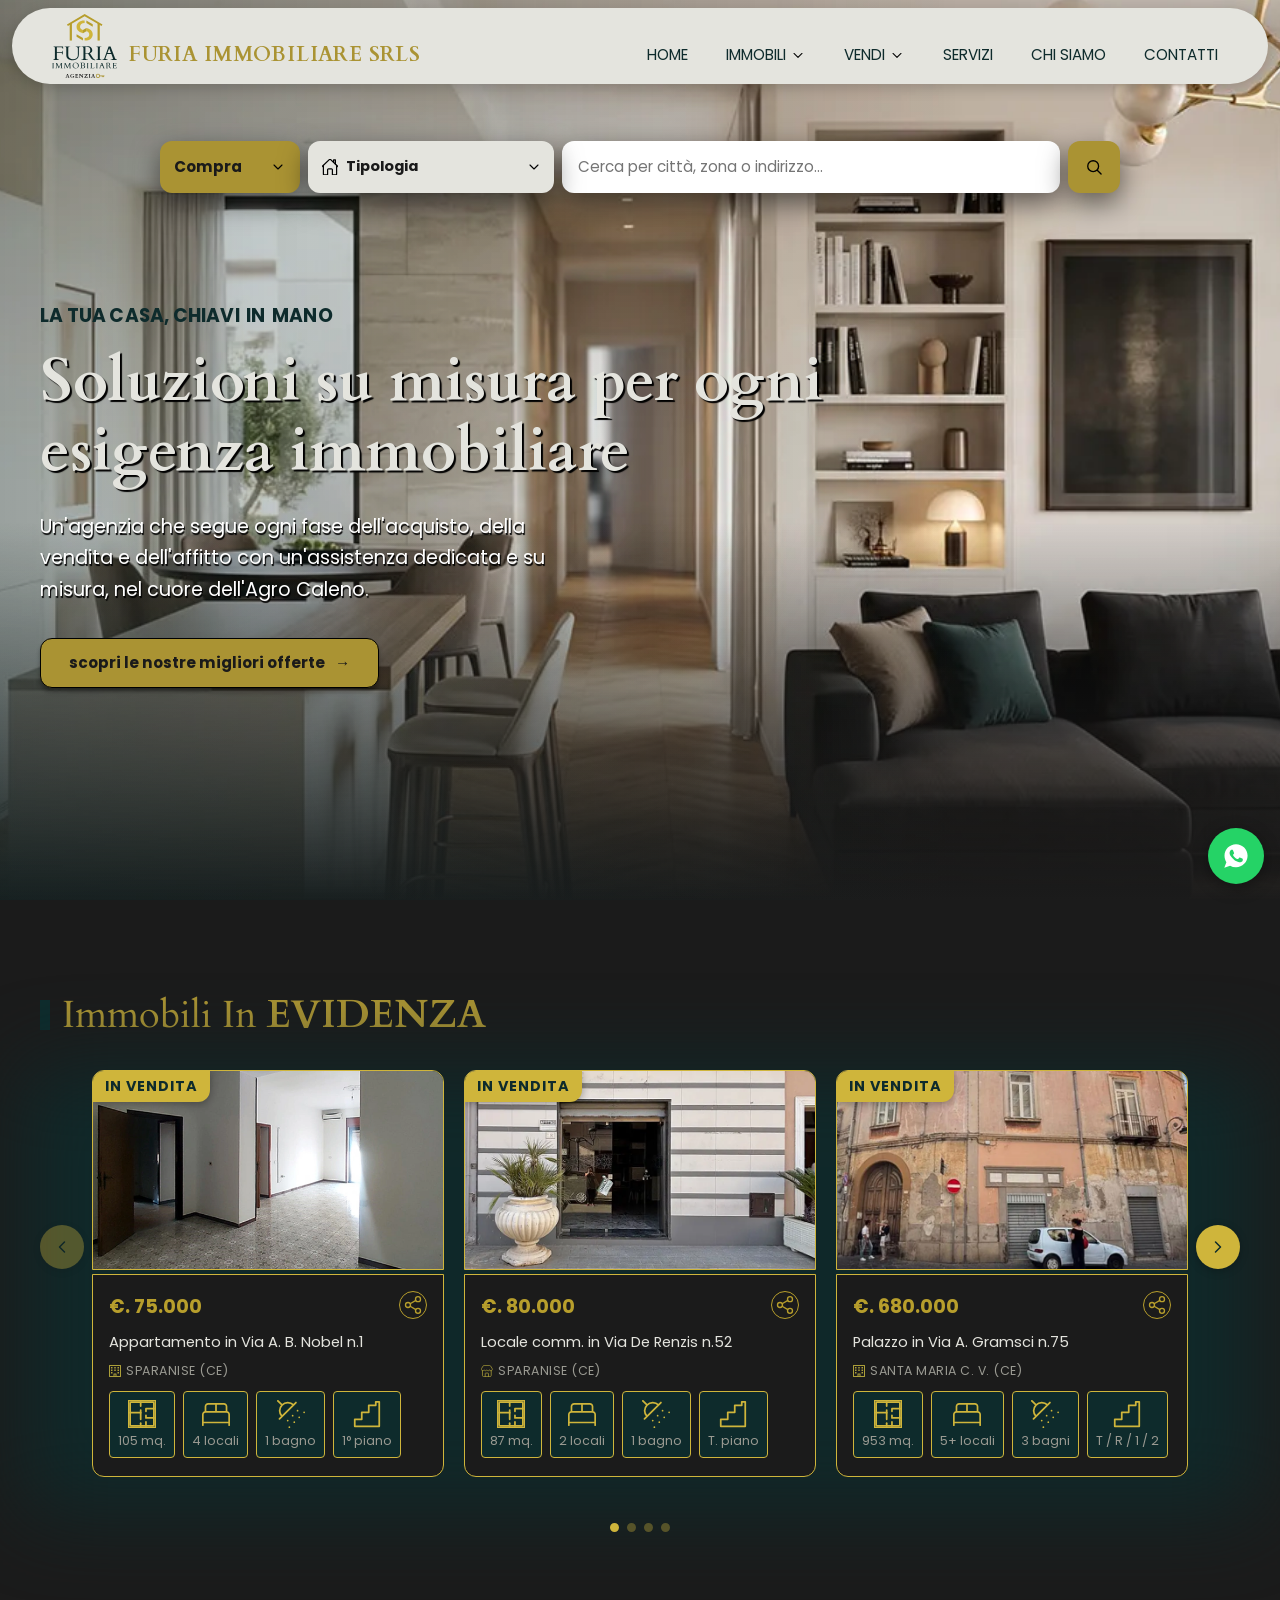
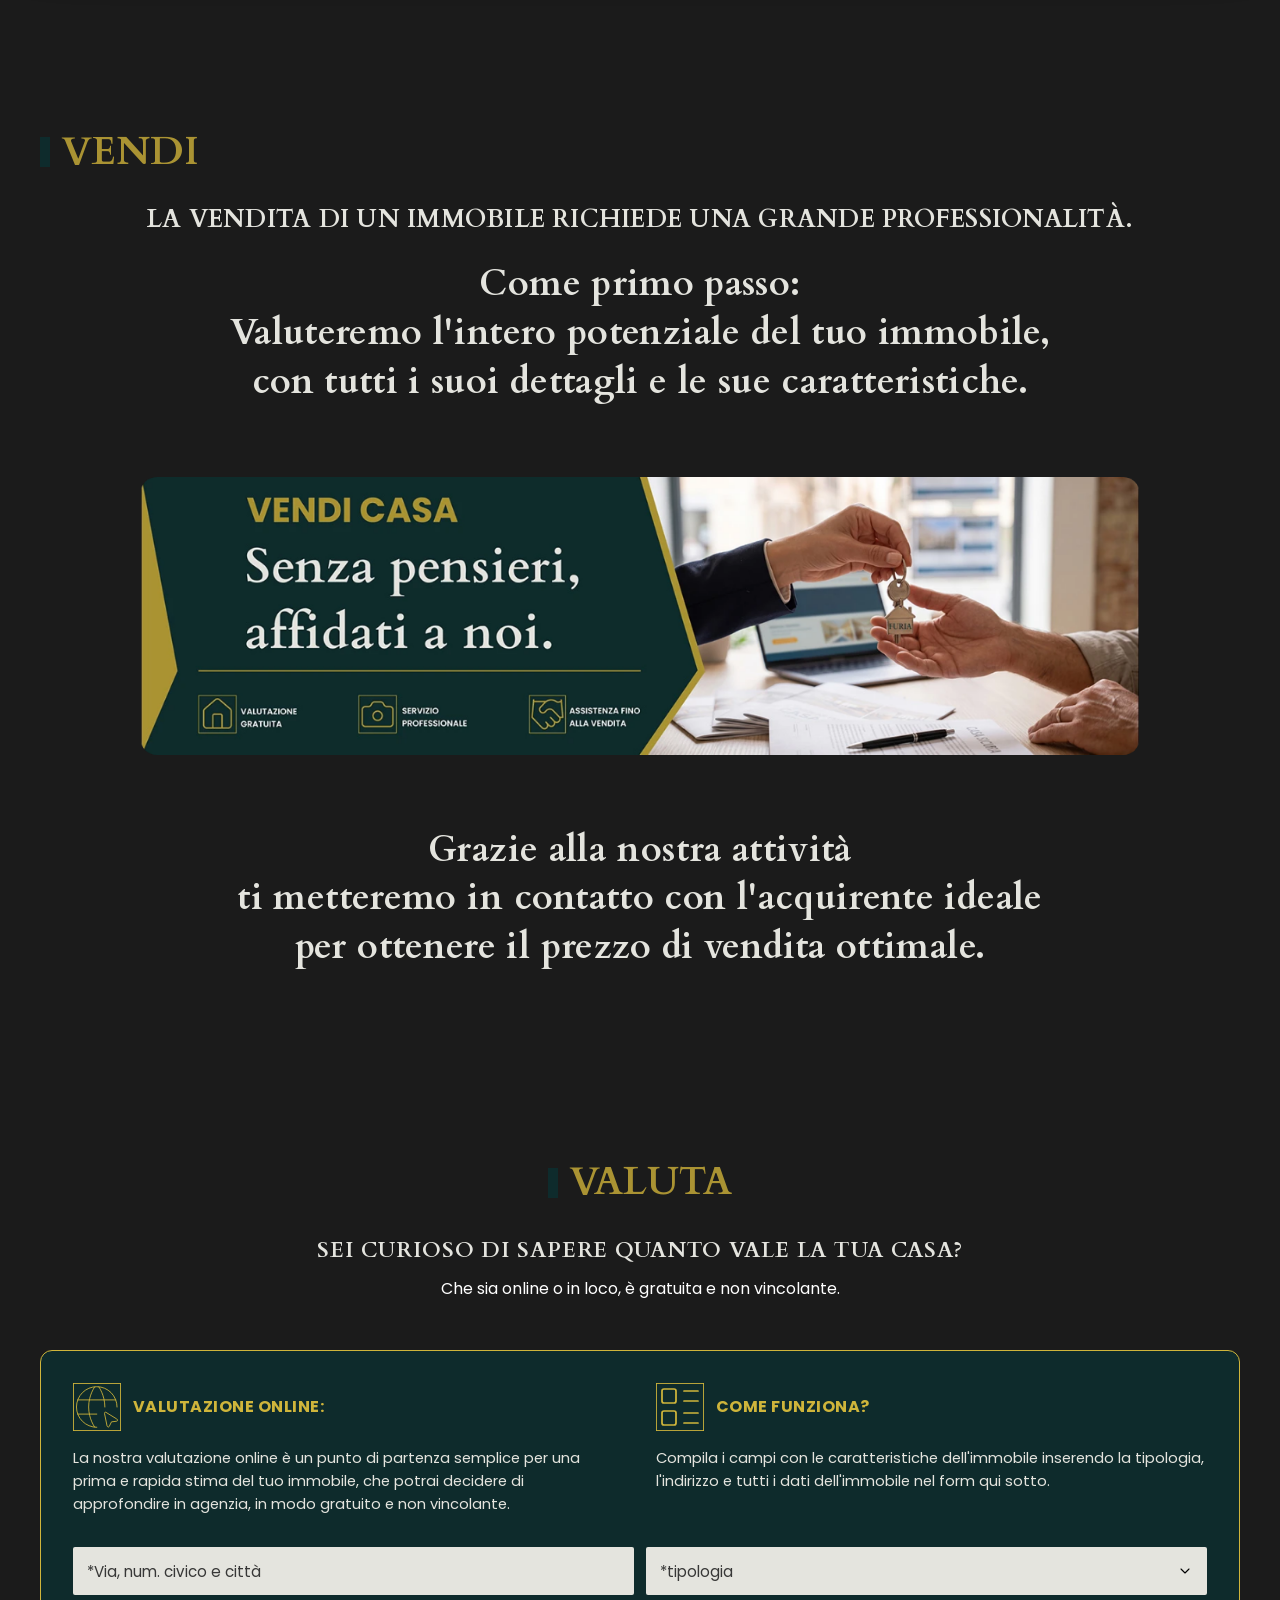
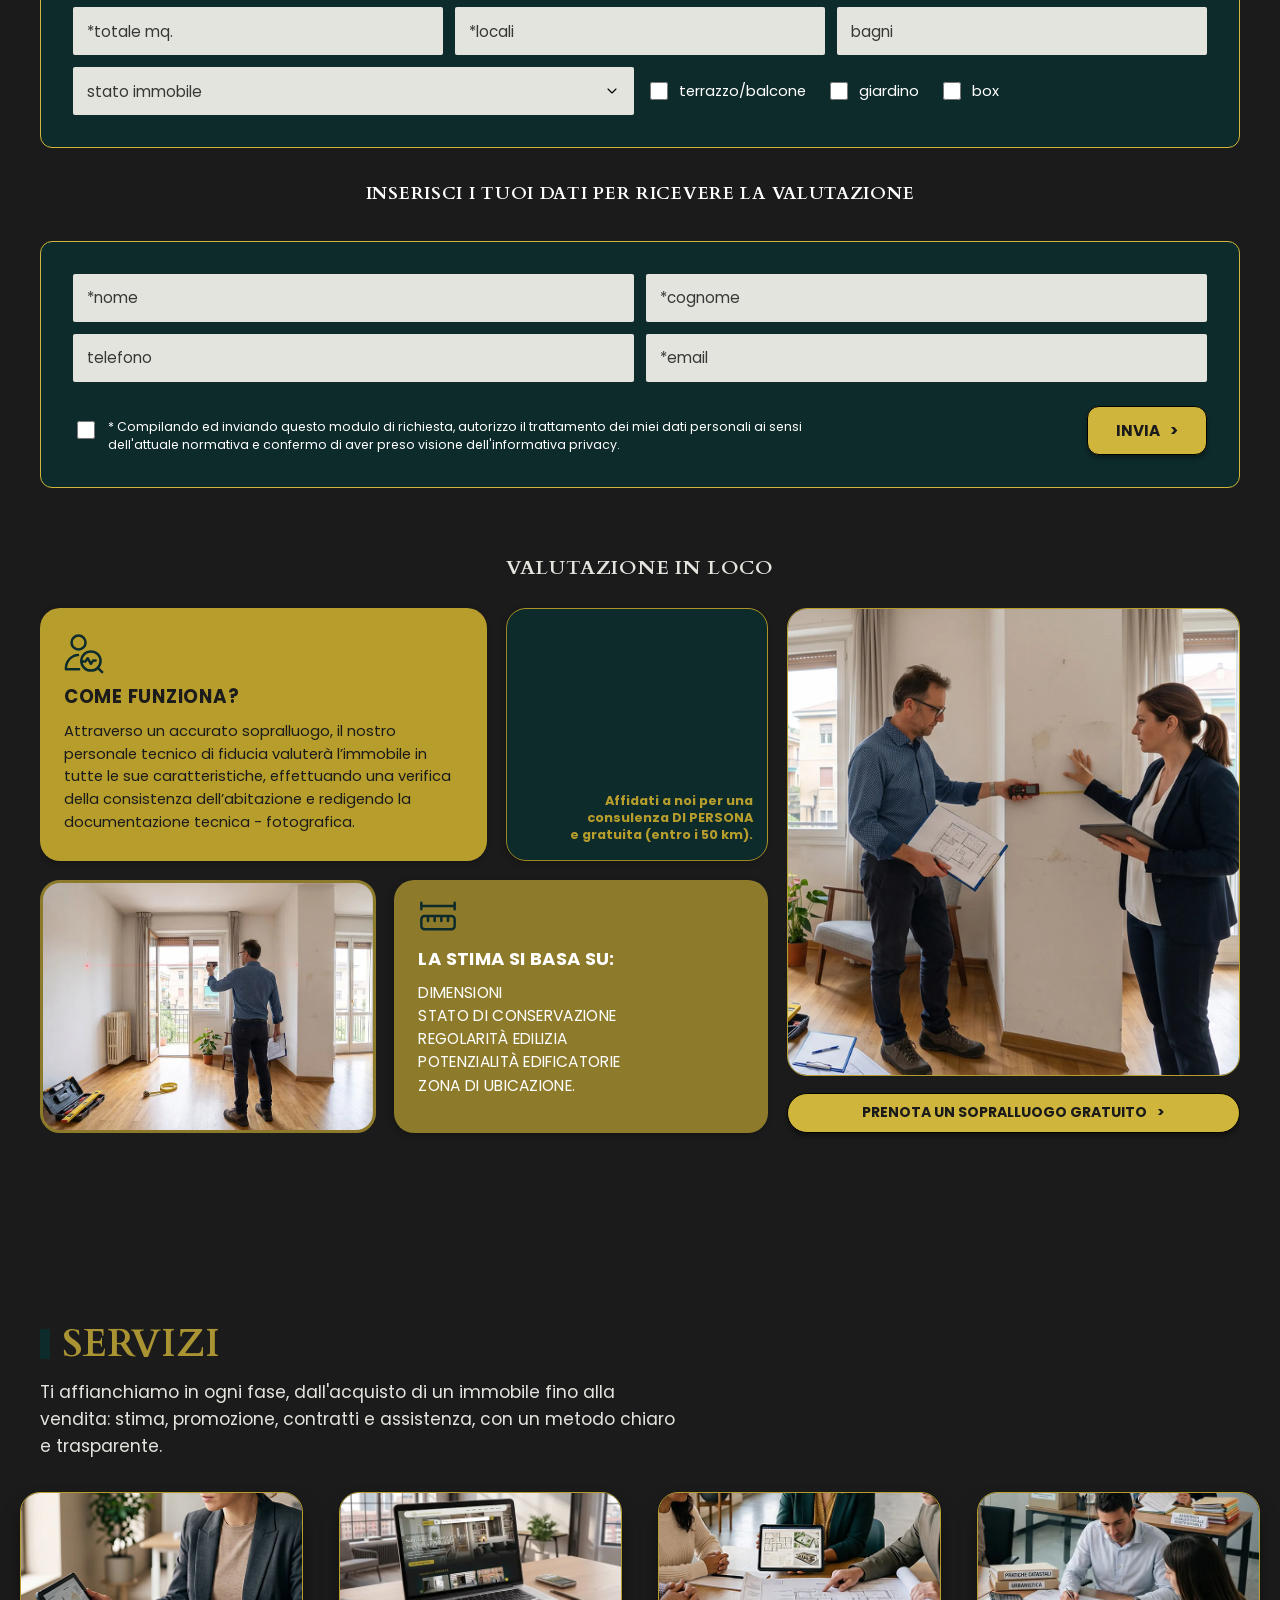
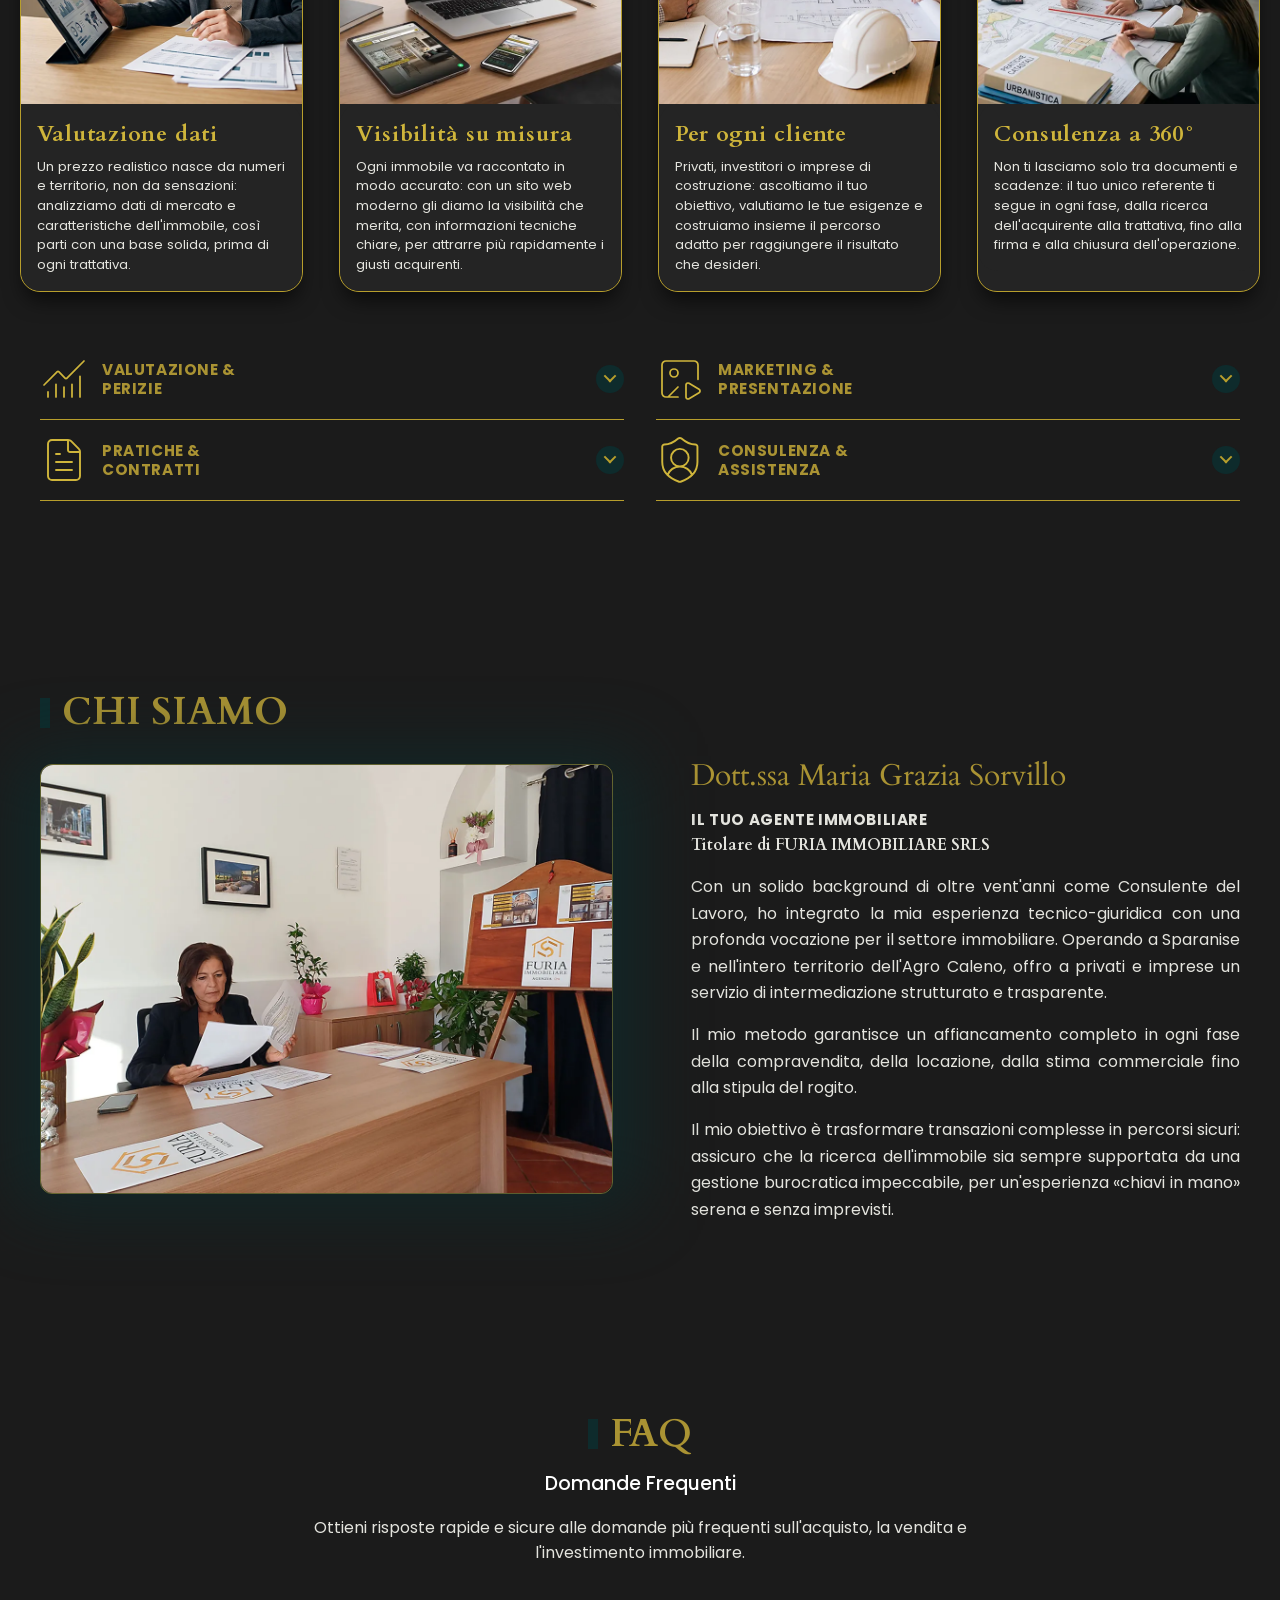
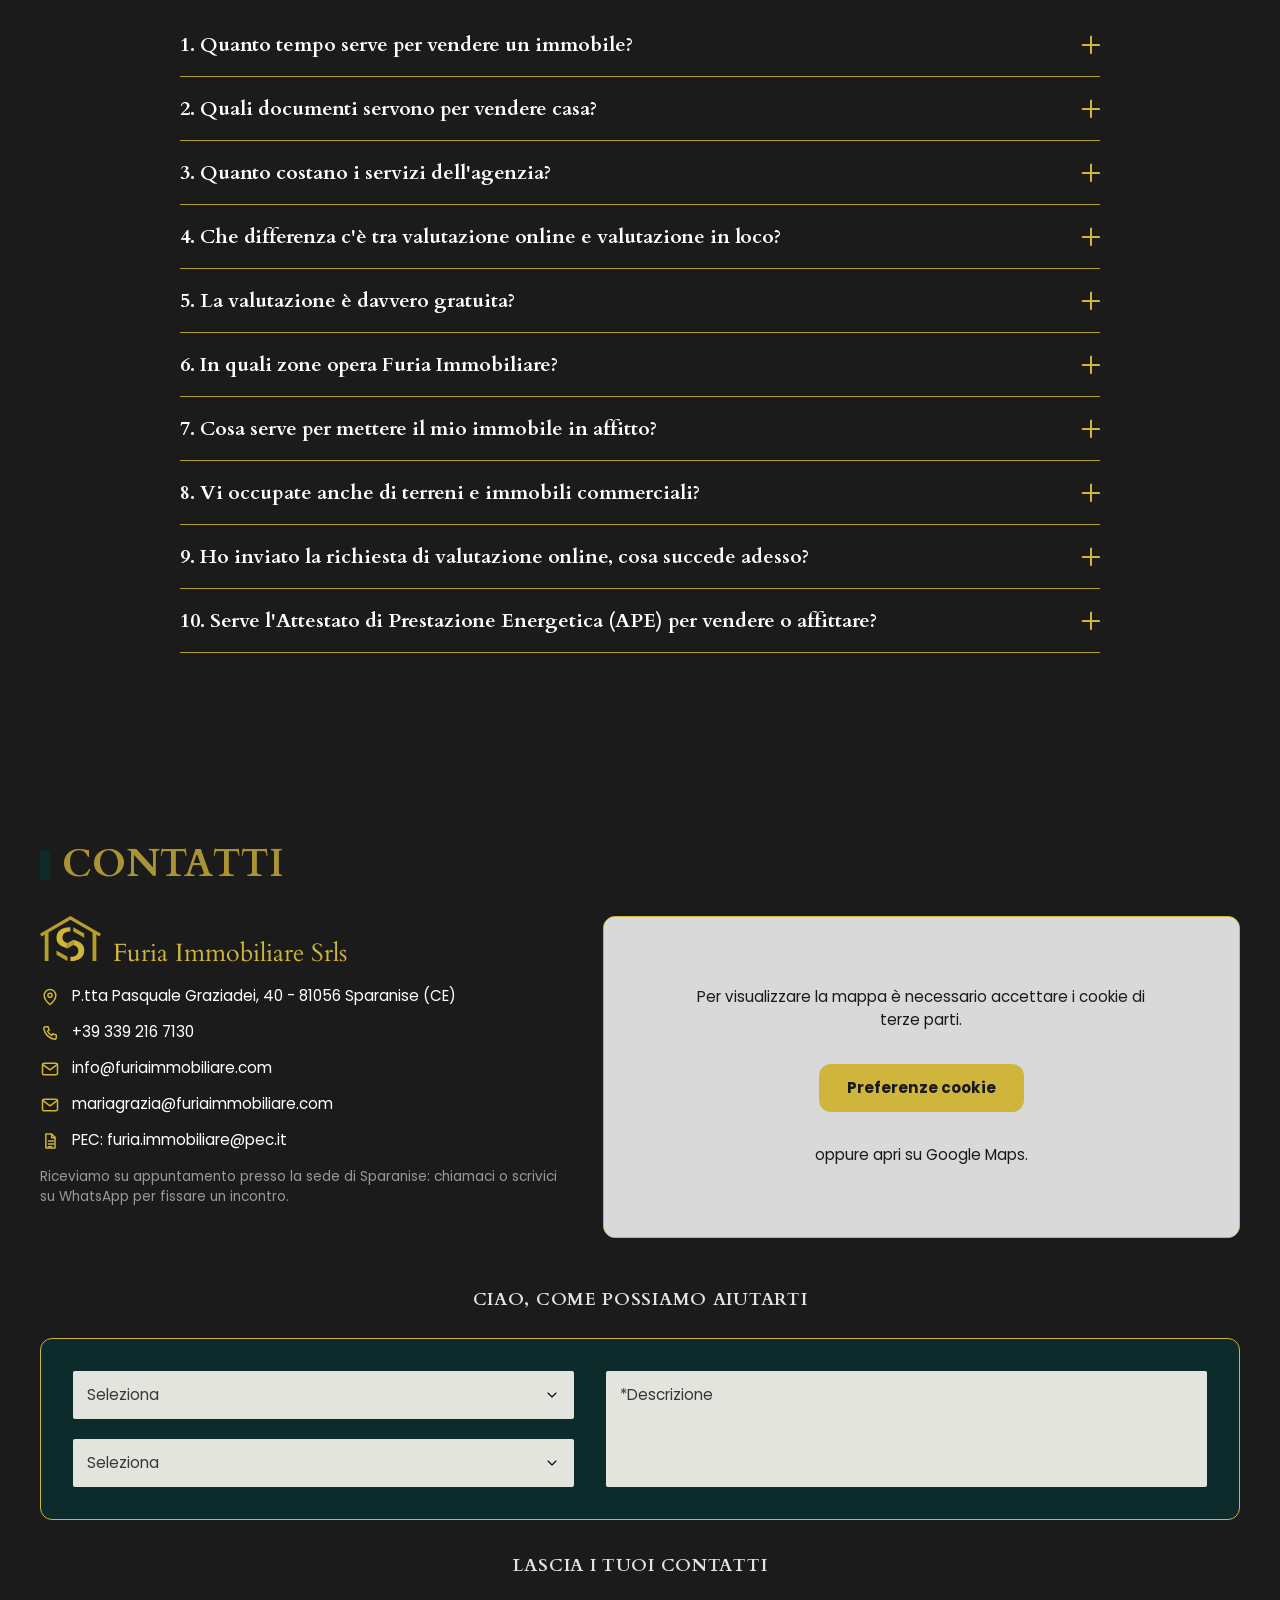
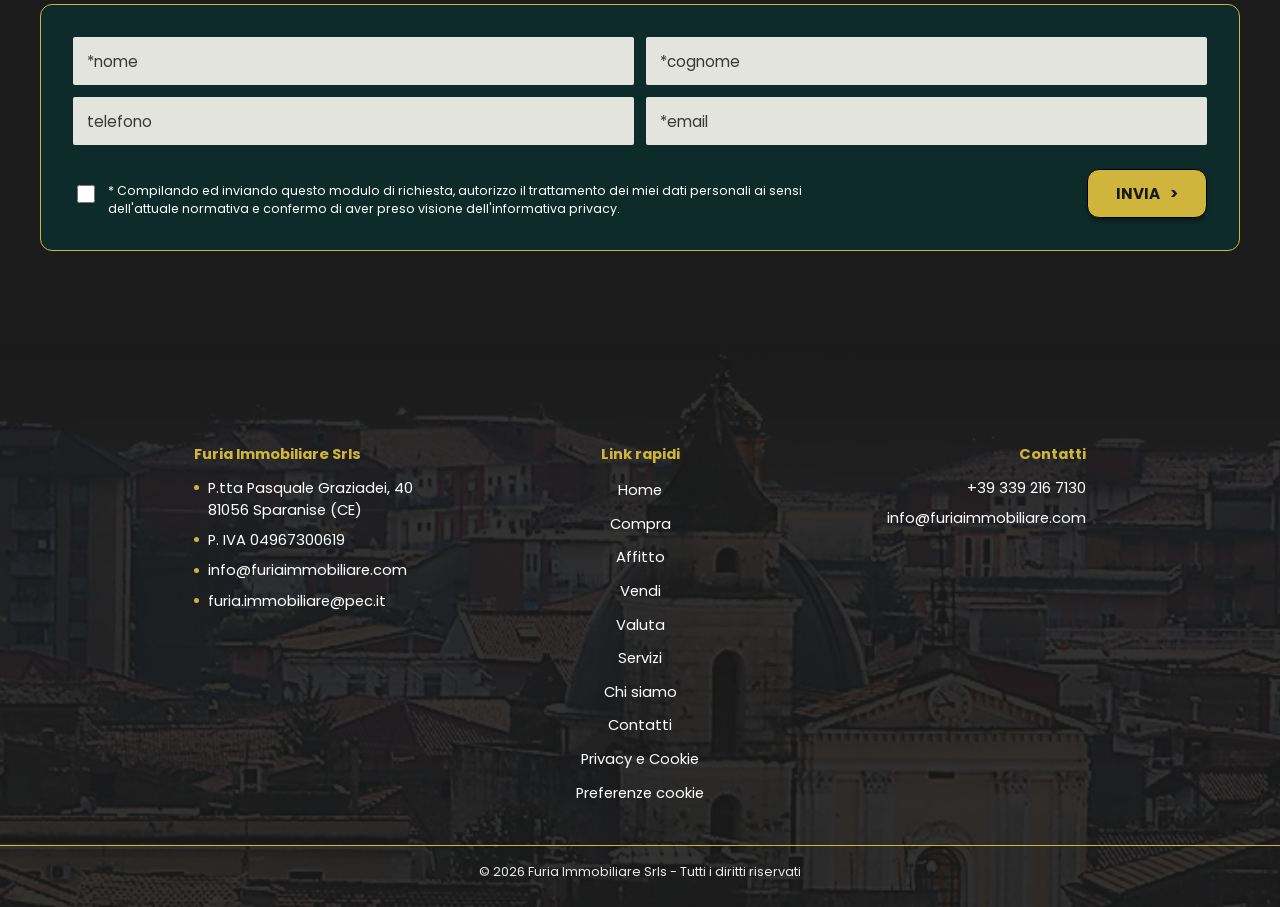
==== index.html @ 591c82ef "GA4: blocco preventivo di gtag.js con Iubenda (categoria Misurazione) Co-authored-by: Cursor <cursor" ====
<!DOCTYPE html>
<html lang="it">

<head>
    <meta charset="UTF-8">
    <script type="text/javascript"
        src="https://embeds.iubenda.com/widgets/5d729206-1957-4c92-be6f-342a1ac1af5e.js"></script>
    <script async type="text/plain" class="_iub_cs_activate" data-iub-purposes="4"
        data-suppressedsrc="https://www.googletagmanager.com/gtag/js?id=G-RNN298V4VR"></script>
    <script type="text/plain" class="_iub_cs_activate" data-iub-purposes="4">
        window.dataLayer = window.dataLayer || [];
        function gtag() { dataLayer.push(arguments); }
        gtag('js', new Date());
        gtag('config', 'G-RNN298V4VR');
    </script>
    <meta name="viewport" content="width=device-width, initial-scale=1.0">
    <title>Agenzia immobiliare a Sparanise (CE) | Furia Immobiliare</title>
    <meta name="description"
        content="Furia Immobiliare, agenzia a Sparanise (CE): immobili in vendita in provincia di Caserta e assistenza dedicata. Contattaci per un appuntamento.">
    <link rel="canonical" href="https://www.furiaimmobiliare.com/">
    <script type="application/ld+json">
{
  "@context": "https://schema.org",
  "@type": "RealEstateAgent",
  "@id": "https://www.furiaimmobiliare.com/#agenzia",
  "name": "Furia Immobiliare Srls",
  "url": "https://www.furiaimmobiliare.com/",
  "image": "https://www.furiaimmobiliare.com/assets/images/hero-furia2.webp",
  "telephone": "+39 339 216 7130",
  "email": "info@furiaimmobiliare.com",
  "address": {
    "@type": "PostalAddress",
    "streetAddress": "Piazzetta Pasquale Graziadei, 40",
    "addressLocality": "Sparanise",
    "addressRegion": "CE",
    "postalCode": "81056",
    "addressCountry": "IT"
  },
  "areaServed": [
    { "@type": "City", "name": "Sparanise" },
    { "@type": "AdministrativeArea", "name": "Provincia di Caserta" }
  ]
}
    </script>
    <meta property="og:title" content="Furia Immobiliare Srls — La tua casa, chiavi in mano">
    <meta property="og:description"
        content="Agenzia immobiliare a Sparanise (CE): soluzioni su misura per ogni esigenza immobiliare nell'Agro Caleno.">
    <meta property="og:type" content="website">
    <meta property="og:locale" content="it_IT">
    <meta property="og:image" content="https://www.furiaimmobiliare.com/assets/images/hero-furia2.webp">
    <meta property="og:url" content="https://www.furiaimmobiliare.com/">
    <link rel="icon" type="image/svg+xml" href="assets/logo-furia-favicon.svg">
    <link rel="stylesheet" href="style.css">
    <!-- Anti-flash hero: decide il cinematico prima del primo paint (stessa logica di main.js) -->
    <script>
        (function () {
            try {
                var KEY = "furia-hero-cinematico-visto";
                if (sessionStorage.getItem(KEY) === "1") return;
                if (!window.matchMedia("(min-width: 1280px) and (orientation: landscape)").matches) return;
                if (window.matchMedia("(prefers-reduced-motion: reduce)").matches) return;
                document.documentElement.classList.add("furia-cine");
                /* Avvia subito il download della foto 1 full */
                var preload = document.createElement("link");
                preload.rel = "preload";
                preload.as = "image";
                preload.href = "assets/images/hero-furia.webp";
                preload.fetchPriority = "high";
                document.head.appendChild(preload);
            } catch (e) { /* sessionStorage / matchMedia non disponibili */ }
        })();
    </script>
</head>

<body>

    <!-- ===== NAVBAR ===== -->
    <header class="navbar" id="navbar">
        <div class="container navbar-inner">
            <a href="index.html" class="navbar-brand" aria-label="Furia Immobiliare Srls — Home">
                <img src="assets/logo-furia.svg" alt="" class="navbar-logo" width="40" height="40">
                <span class="navbar-wordmark">FURIA IMMOBILIARE SRLS</span>
            </a>

            <nav class="navbar-links" aria-label="Menu principale">
                <a href="index.html" class="is-active">Home</a>

                <div class="nav-dropdown">
                    <button type="button" class="nav-dropdown-toggle" id="navImmobiliToggle" aria-expanded="false"
                        aria-haspopup="true" aria-controls="navImmobiliMenu">
                        Immobili
                        <img src="assets/images/icons/icon-chevron-down.svg" alt="" class="icon icon--sm" width="16"
                            height="16">
                    </button>
                    <ul class="nav-dropdown-menu" id="navImmobiliMenu" hidden>
                        <li><a href="vendita.html">Compra</a></li>
                        <li><a href="affitto.html">Affitto</a></li>
                    </ul>
                </div>

                <!-- Dropdown Vendi: Vendi casa + Valuta -->
                <div class="nav-dropdown">
                    <button type="button" class="nav-dropdown-toggle" id="navVendiToggle" aria-expanded="false"
                        aria-haspopup="true" aria-controls="navVendiMenu">
                        Vendi
                        <img src="assets/images/icons/icon-chevron-down.svg" alt="" class="icon icon--sm" width="16"
                            height="16">
                    </button>
                    <ul class="nav-dropdown-menu" id="navVendiMenu" hidden>
                        <li><a href="#vendi">Vendi casa</a></li>
                        <li><a href="#valuta">Valuta</a></li>
                    </ul>
                </div>

                <a href="#servizi">Servizi</a>
                <a href="#chi-siamo">Chi siamo</a>
                <a href="#contatti">Contatti</a>
            </nav>

            <button type="button" class="hamburger" id="hamburger" aria-label="Apri menu" aria-expanded="false"
                aria-controls="mobileDrawer">
                <span></span>
                <span></span>
                <span></span>
            </button>
        </div>
    </header>

    <!-- Drawer mobile (stessa struttura della navbar desktop) -->
    <div class="drawer-overlay" id="drawerOverlay" hidden></div>
    <nav class="mobile-drawer" id="mobileDrawer" aria-label="Menu mobile" hidden>
        <a href="index.html" class="is-active">Home</a>

        <div class="mobile-drawer-group">
            <button type="button" class="mobile-drawer-toggle" id="drawerImmobiliToggle" aria-expanded="false"
                aria-controls="drawerImmobiliMenu">
                Immobili
                <img src="assets/images/icons/icon-chevron-down.svg" alt="" class="icon icon--sm" width="16"
                    height="16">
            </button>
            <div class="mobile-drawer-sub" id="drawerImmobiliMenu" hidden>
                <a href="vendita.html">Compra</a>
                <a href="affitto.html">Affitto</a>
            </div>
        </div>

        <div class="mobile-drawer-group">
            <button type="button" class="mobile-drawer-toggle" id="drawerVendiToggle" aria-expanded="false"
                aria-controls="drawerVendiMenu">
                Vendi
                <img src="assets/images/icons/icon-chevron-down.svg" alt="" class="icon icon--sm" width="16"
                    height="16">
            </button>
            <div class="mobile-drawer-sub" id="drawerVendiMenu" hidden>
                <a href="#vendi">Vendi casa</a>
                <a href="#valuta">Valuta</a>
            </div>
        </div>

        <a href="#servizi">Servizi</a>
        <a href="#chi-siamo">Chi siamo</a>
        <a href="#contatti">Contatti</a>
    </nav>

    <main id="main">

        <!-- ===== HERO ===== -->
        <section class="hero" id="hero" aria-label="Presentazione">
            <!-- Esterno: src solo se cinematico (evita download ~190KB su mobile / visite successive) -->
            <img alt="" class="hero-bg hero-bg--esterno" width="1920" height="1080"
                data-src="assets/images/hero-furia.webp" decoding="async">
            <!-- Interno: LCP mobile e stato a riposo desktop -->
            <img src="assets/images/hero-furia2.webp" alt="" class="hero-bg hero-bg--interno" width="1920" height="1080"
                fetchpriority="high" loading="eager" decoding="async">
            <script>
                (function () {
                    if (!document.documentElement.classList.contains("furia-cine")) return;
                    var el = document.querySelector(".hero-bg--esterno");
                    if (el && el.getAttribute("data-src") && !el.getAttribute("src")) {
                        el.setAttribute("fetchpriority", "high");
                        el.src = el.getAttribute("data-src");
                    }
                })();
            </script>
            <div class="hero-transizione" aria-hidden="true"></div>
            <!-- Frase cinematico: tre righe sul primo fotogramma (solo ≥1280px landscape) -->
            <p class="hero-frase" aria-hidden="true">
                <span class="hero-frase-riga">Ti Accompagno</span>
                <span class="hero-frase-riga">Nella Casa</span>
                <span class="hero-frase-riga">Dei Tuoi Sogni</span>
            </p>
            <!-- Atto E: brand finale (solo cinematico ≥1280px) -->
            <p class="hero-brand-finale" aria-hidden="true">
                <span class="hero-brand-finale-riga">FURIA</span>
                <span class="hero-brand-finale-riga">IMMOBILIARE</span>
            </p>

            <div class="container hero-inner">

                <!-- Widget ricerca -->
                <form class="hero-search" id="heroSearchForm" role="search" aria-label="Ricerca immobili">

                    <!-- 1) Compra / Affitta -->
                    <div class="search-dropdown search-dropdown--azione">
                        <button type="button" class="search-dropdown-toggle search-dropdown-toggle--oro"
                            id="searchAzioneToggle" aria-expanded="false" aria-haspopup="listbox"
                            aria-controls="searchAzioneMenu">
                            <span id="searchAzioneLabel">Compra</span>
                            <img src="assets/images/icons/icon-chevron-down.svg" alt="" class="icon icon--sm" width="16"
                                height="16">
                        </button>
                        <ul class="search-dropdown-menu" id="searchAzioneMenu" role="listbox" hidden>
                            <li role="option" data-value="compra" aria-selected="true">Compra</li>
                            <li role="option" data-value="affitta" aria-selected="false">Affitta</li>
                        </ul>
                        <input type="hidden" name="azione" id="searchAzione" value="compra">
                    </div>

                    <!-- 2) Tipologia immobile -->
                    <div class="search-dropdown search-dropdown--tipo">
                        <button type="button" class="search-dropdown-toggle" id="searchTipoToggle" aria-expanded="false"
                            aria-haspopup="listbox" aria-controls="searchTipoMenu" aria-label="Tipologia immobile">
                            <img src="assets/images/icons/icon-Home.svg" alt=""
                                class="icon icon--sm icon--cottage search-tipo-icon" width="18" height="18">
                            <span class="search-tipo-label" id="searchTipoLabel">Tipologia</span>
                            <img src="assets/images/icons/icon-chevron-down.svg" alt="" class="icon icon--sm" width="16"
                                height="16">
                        </button>
                        <ul class="search-dropdown-menu search-dropdown-menu--tipo" id="searchTipoMenu" role="listbox"
                            hidden>
                            <li role="option" data-value="" aria-selected="true">
                                <img src="assets/images/icons/icon-Home.svg" alt=""
                                    class="icon icon--sm icon--cottage" width="18" height="18">
                                Tutte
                            </li>
                            <li role="option" data-value="case-ville" aria-selected="false">
                                <img src="assets/images/icons/icon-Home.svg" alt=""
                                    class="icon icon--sm icon--cottage" width="18" height="18">
                                Case - Ville
                            </li>
                            <li role="option" data-value="appartamenti" aria-selected="false">
                                <img src="assets/images/icons/icon-appartamenti.svg" alt="" class="icon icon--sm"
                                    width="18" height="18">
                                Appartamenti
                            </li>
                            <li role="option" data-value="terreno" aria-selected="false">
                                <img src="assets/images/icons/icon-terreno.svg" alt="" class="icon icon--sm" width="18"
                                    height="18">
                                Terreno
                            </li>
                            <li role="option" data-value="commerciale" aria-selected="false">
                                <img src="assets/images/icons/icon-commerciale.svg" alt="" class="icon icon--sm"
                                    width="18" height="18">
                                Commerciale
                            </li>
                            <li role="option" data-value="garage" aria-selected="false">
                                <img src="assets/images/icons/icon-garage.svg" alt="" class="icon icon--sm" width="18"
                                    height="18">
                                Garage
                            </li>
                            <li role="option" data-value="nuove-costruzioni" aria-selected="false">
                                <img src="assets/images/icons/icon-nuove-costruzioni.svg" alt="" class="icon icon--sm"
                                    width="18" height="18">
                                Nuove Costruzioni
                            </li>
                        </ul>
                        <input type="hidden" name="tipologia" id="searchTipo" value="">
                    </div>

                    <!-- 3) Query + cerca -->
                    <label class="sr-only" for="searchQuery">Cerca per città, zona o indirizzo</label>
                    <input type="search" id="searchQuery" name="q" class="hero-search-input"
                        placeholder="Cerca per città, zona o indirizzo...">

                    <button type="submit" class="hero-search-btn" aria-label="Cerca">
                        <img src="assets/images/icons/icon-search.svg" alt="" class="icon" width="20" height="20">
                    </button>
                </form>

                <!-- Payoff + H1 + CTA -->
                <div class="hero-content">
                    <p class="hero-payoff">La tua casa, <span class="hero-payoff-chiavi">chiavi in mano</span></p>
                    <h1 class="hero-title">
                        <span class="hero-title-riga">Soluzioni su misura per ogni</span>
                        <span class="hero-title-riga">esigenza immobiliare</span>
                    </h1>
                    <p class="hero-sub">Un'agenzia che segue ogni fase dell'acquisto, della vendita e dell'affitto
                        con un'assistenza dedicata e su misura, nel cuore dell'Agro Caleno.</p>
                    <a href="#immobili-vendita" class="btn btn--oro hero-cta">
                        Scopri le nostre migliori offerte
                        <span class="hero-cta-arrow" aria-hidden="true">→</span>
                    </a>
                </div>

            </div>
        </section>

        <!-- ===== IMMOBILI IN VENDITA ===== -->
        <section class="sezione-annunci" id="immobili-vendita" aria-labelledby="titolo-vendita">
            <div class="container">
                <h2 class="sezione-titolo" id="titolo-vendita">
                    <span class="sezione-titolo-testo">Immobili In <span>Evidenza</span></span>
                </h2>

                <div class="carousel" data-carousel="vendita">
                    <button type="button" class="carousel-btn carousel-btn--prev" aria-label="Card precedente">
                        <svg xmlns="http://www.w3.org/2000/svg" viewBox="0 0 24 24" fill="none" width="20" height="20"
                            aria-hidden="true">
                            <path d="M15 6l-6 6 6 6" stroke="currentColor" stroke-width="1.8" stroke-linecap="round"
                                stroke-linejoin="round" />
                        </svg>
                    </button>

                    <div class="carousel-viewport">
                        <div class="carousel-track" id="carouselVenditaTrack">
                            <!-- Card generate da data/annunci.js -->
                        </div>
                    </div>

                    <button type="button" class="carousel-btn carousel-btn--next" aria-label="Card successiva">
                        <svg xmlns="http://www.w3.org/2000/svg" viewBox="0 0 24 24" fill="none" width="20" height="20"
                            aria-hidden="true">
                            <path d="M9 6l6 6-6 6" stroke="currentColor" stroke-width="1.8" stroke-linecap="round"
                                stroke-linejoin="round" />
                        </svg>
                    </button>

                    <div class="carousel-footer">
                        <div class="carousel-dots" id="carouselVenditaDots" aria-label="Paginazione carosello"></div>
                    </div>
                </div>
            </div>
        </section>

        <!-- ===== VENDI ===== -->
        <section class="sezione-vendi" id="vendi" aria-labelledby="titolo-vendi">
            <div class="container">
                <h2 class="sezione-titolo" id="titolo-vendi">
                    <span class="sezione-titolo-testo"><span>Vendi</span></span>
                </h2>

                <p class="vendi-intro">
                    <span class="vendi-intro-riga vendi-copy-lead">La vendita di un immobile richiede una grande
                        professionalità.</span>
                    <span class="vendi-intro-riga vendi-intro-passo">Come primo passo:</span>
                    <span class="vendi-intro-riga vendi-intro-supporto">Valuteremo l'intero potenziale del tuo
                        immobile,</span>
                    <span class="vendi-intro-riga vendi-intro-supporto">con tutti i suoi dettagli e le sue
                        caratteristiche.</span>
                </p>
            </div>

            <!-- Banner: desktop/tablet = composito; solo mobile portrait = testo + foto -->
            <div class="vendi-banner" id="vendiBannerTrack">
                <div class="vendi-banner-scala" id="vendiBannerScala">
                    <img class="vendi-banner-desktop" src="assets/images/banner-vendi-casa.webp"
                        alt="Vendi casa senza pensieri, affidati a noi" width="1920" height="700" loading="lazy">
                </div>

                <div class="vendi-banner-mobile">
                    <img class="vendi-banner-testo" src="assets/images/banner-vendi-testo-mobile.webp"
                        alt="Vendi casa senza pensieri, affidati a noi — valutazione gratuita, servizio professionale, assistenza fino alla vendita"
                        width="828" height="640" loading="lazy">
                    <img class="vendi-banner-foto" src="assets/images/stretta-mano.webp"
                        alt="Consegna chiavi — vendita immobiliare" width="1600" height="893" loading="lazy">
                </div>
            </div>

            <div class="container">
                <p class="vendi-tagline">
                    <span class="vendi-tagline-riga">Grazie alla nostra attività</span>
                    <span class="vendi-tagline-riga">ti metteremo in contatto con l'acquirente ideale</span>
                    <span class="vendi-tagline-riga">per ottenere il prezzo di vendita ottimale.</span>
                </p>
            </div>
        </section>

        <!-- ===== VALUTA ===== -->
        <section class="sezione-valuta" id="valuta" aria-labelledby="titolo-valuta">
            <div class="container">
                <h2 class="sezione-titolo" id="titolo-valuta">
                    <span class="sezione-titolo-testo"><span>Valuta</span></span>
                </h2>

                <p class="valuta-headline">Sei curioso di sapere quanto vale la tua casa?</p>
                <p class="valuta-subhead">Che sia online o in loco, è gratuita e non vincolante.</p>

                <!-- Box 1: Valutazione online + dati immobile -->
                <form class="valuta-form" id="formValutazioneOnline" novalidate>
                    <div class="valuta-box">
                        <div class="valuta-intro-grid">
                            <div class="valuta-intro-col">
                                <div class="valuta-intro-head">
                                    <img src="assets/images/icons/icon-online.svg" alt="" width="48" height="48">
                                    <h3>Valutazione online:</h3>
                                </div>
                                <p>La nostra valutazione online è un punto di partenza semplice per una prima e rapida
                                    stima del tuo immobile, che potrai decidere di approfondire in agenzia, in modo
                                    gratuito e non vincolante.</p>
                            </div>
                            <div class="valuta-intro-col">
                                <div class="valuta-intro-head">
                                    <img src="assets/images/icons/icon-layout-list.svg" alt="" width="48" height="48">
                                    <h3>Come funziona?</h3>
                                </div>
                                <p>Compila i campi con le caratteristiche dell'immobile inserendo la tipologia,
                                    l'indirizzo e tutti i dati dell'immobile nel form qui sotto.</p>
                            </div>
                        </div>

                        <div class="valuta-campi">
                            <label class="valuta-field valuta-field--full">
                                <span class="sr-only">Indirizzo (obbligatorio)</span>
                                <input type="text" name="indirizzo" required
                                    placeholder="*Via, num. civico e città" autocomplete="street-address">
                            </label>

                            <div class="valuta-field valuta-field--full valuta-dropdown" data-valuta-dropdown>
                                <span class="sr-only">Tipologia (obbligatorio)</span>
                                <input type="hidden" name="tipologia" id="valutaTipologia" value="" required>
                                <button type="button" class="valuta-dropdown-toggle" id="valutaTipologiaToggle"
                                    aria-expanded="false" aria-haspopup="listbox">
                                    <span id="valutaTipologiaLabel">*tipologia</span>
                                    <img src="assets/images/icons/icon-chevron-down.svg" alt="" width="16" height="16">
                                </button>
                                <ul class="valuta-dropdown-menu" id="valutaTipologiaMenu" role="listbox" hidden>
                                    <li role="option" data-value="case-ville">
                                        <img src="assets/images/icons/icon-Home.svg" alt="" width="18" height="18">
                                        Case - Ville
                                    </li>
                                    <li role="option" data-value="appartamenti">
                                        <img src="assets/images/icons/icon-appartamenti.svg" alt="" width="18"
                                            height="18">
                                        Appartamenti
                                    </li>
                                    <li role="option" data-value="terreno">
                                        <img src="assets/images/icons/icon-terreno.svg" alt="" width="18" height="18">
                                        Terreno
                                    </li>
                                    <li role="option" data-value="commerciale">
                                        <img src="assets/images/icons/icon-commerciale.svg" alt="" width="18"
                                            height="18">
                                        Commerciale
                                    </li>
                                    <li role="option" data-value="garage">
                                        <img src="assets/images/icons/icon-garage.svg" alt="" width="18" height="18">
                                        Garage
                                    </li>
                                    <li role="option" data-value="nuove-costruzioni">
                                        <img src="assets/images/icons/icon-nuove-costruzioni.svg" alt="" width="18"
                                            height="18">
                                        Nuove Costruzioni
                                    </li>
                                </ul>
                            </div>

                            <label class="valuta-field">
                                <span class="sr-only">Totale mq (obbligatorio)</span>
                                <input type="number" name="mq" required min="1" placeholder="*totale mq."
                                    inputmode="numeric">
                            </label>
                            <label class="valuta-field">
                                <span class="sr-only">Locali (obbligatorio)</span>
                                <input type="number" name="locali" required min="1" placeholder="*locali"
                                    inputmode="numeric">
                            </label>
                            <label class="valuta-field">
                                <span class="sr-only">Bagni</span>
                                <input type="number" name="bagni" min="0" placeholder="bagni" inputmode="numeric">
                            </label>

                            <div class="valuta-field valuta-dropdown" data-valuta-dropdown>
                                <span class="sr-only">Stato immobile</span>
                                <input type="hidden" name="stato" id="valutaStato" value="">
                                <button type="button" class="valuta-dropdown-toggle" id="valutaStatoToggle"
                                    aria-expanded="false" aria-haspopup="listbox">
                                    <span id="valutaStatoLabel">stato immobile</span>
                                    <img src="assets/images/icons/icon-chevron-down.svg" alt="" width="16" height="16">
                                </button>
                                <ul class="valuta-dropdown-menu" id="valutaStatoMenu" role="listbox" hidden>
                                    <li role="option" data-value="da-ristrutturare">Da Ristrutturare</li>
                                    <li role="option" data-value="abitabile">Abitabile</li>
                                    <li role="option" data-value="nuovo">Nuovo</li>
                                </ul>
                            </div>

                            <div class="valuta-checks">
                                <label class="valuta-check">
                                    <input type="checkbox" name="extra" value="terrazzo-balcone">
                                    <span>terrazzo/balcone</span>
                                </label>
                                <label class="valuta-check">
                                    <input type="checkbox" name="extra" value="giardino">
                                    <span>giardino</span>
                                </label>
                                <label class="valuta-check">
                                    <input type="checkbox" name="extra" value="box">
                                    <span>box</span>
                                </label>
                            </div>
                        </div>
                    </div>

                    <p class="valuta-dati-titolo">Inserisci i tuoi dati per ricevere la valutazione</p>

                    <!-- Box 2: dati personali -->
                    <div class="valuta-box">
                        <div class="valuta-campi valuta-campi--dati">
                            <label class="valuta-field">
                                <span class="sr-only">Nome (obbligatorio)</span>
                                <input type="text" name="nome" required placeholder="*nome" autocomplete="given-name">
                            </label>
                            <label class="valuta-field">
                                <span class="sr-only">Cognome (obbligatorio)</span>
                                <input type="text" name="cognome" required placeholder="*cognome"
                                    autocomplete="family-name">
                            </label>
                            <label class="valuta-field">
                                <span class="sr-only">Telefono</span>
                                <input type="tel" name="telefono" placeholder="telefono" autocomplete="tel">
                            </label>
                            <label class="valuta-field">
                                <span class="sr-only">Email (obbligatorio)</span>
                                <input type="email" name="email" required placeholder="*email" autocomplete="email">
                            </label>
                        </div>

                        <div class="valuta-footer">
                            <label class="valuta-privacy">
                                <input type="checkbox" name="privacy" required>
                                <span>* Compilando ed inviando questo modulo di richiesta, autorizzo il trattamento dei
                                    miei dati personali ai sensi dell'attuale normativa e confermo di aver preso visione
                                    dell'informativa privacy.</span>
                            </label>
                            <button type="submit" class="btn btn--oro valuta-btn">
                                Invia <span aria-hidden="true">&gt;</span>
                            </button>
                        </div>
                        <p class="valuta-form-msg" id="valutaFormMsg" hidden></p>
                    </div>
                </form>

                <!-- Valutazione in loco: card testi a sx + foto quadrata a dx (layout mockup) -->
                <div class="valuta-loco">
                    <p class="valuta-loco-titolo">Valutazione in loco</p>
                    <div class="valuta-loco-inner">
                        <div class="valuta-loco-cards">
                            <div class="valuta-loco-card-riga">
                                <article class="valuta-loco-card valuta-loco-card--come">
                                    <div class="valuta-loco-card-testo">
                                        <span class="valuta-loco-card-icona valuta-loco-card-icona--checkup"
                                            aria-hidden="true"></span>
                                        <h3>Come funziona?</h3>
                                        <p>Attraverso un accurato sopralluogo, il nostro personale tecnico di fiducia
                                            valuterà
                                            l’immobile in tutte le sue caratteristiche, effettuando una verifica della
                                            consistenza dell’abitazione e redigendo la documentazione tecnica -
                                            fotografica.</p>
                                    </div>
                                </article>
                                <article class="valuta-loco-card valuta-loco-card--lato">
                                    <p class="valuta-loco-card-lato-testo">Affidati a noi per una<br>
                                        consulenza DI PERSONA<br>
                                        e gratuita (entro i 50&nbsp;km).</p>
                                </article>
                            </div>
                            <div class="valuta-loco-card-riga valuta-loco-card-riga--stima">
                                <article class="valuta-loco-card valuta-loco-card--stima valuta-loco-card--stima-lato">
                                    <div class="valuta-loco-card-foto-overflow">
                                        <div class="valuta-loco-card-foto-caption">
                                            <h4>Sopralluogo</h4>
                                        </div>
                                        <img class="valuta-loco-card-foto" src="assets/images/foto-stima.webp"
                                            alt="Sopralluogo e stima dell’immobile" width="800" height="600"
                                            loading="lazy">
                                    </div>
                                </article>
                                <article class="valuta-loco-card valuta-loco-card--stima valuta-loco-card--stima-testo">
                                    <div class="valuta-loco-card-testo">
                                        <span class="valuta-loco-card-icona valuta-loco-card-icona--ruler"
                                            aria-hidden="true"></span>
                                        <h3 class="valuta-loco-card-criteri-titolo">la stima si basa su:</h3>
                                        <p class="valuta-loco-card-criteri">
                                            <span class="valuta-loco-card-criteri-voce">dimensioni</span>
                                            <span class="valuta-loco-card-criteri-voce">stato di conservazione</span>
                                            <span class="valuta-loco-card-criteri-voce">regolarità edilizia</span>
                                            <span class="valuta-loco-card-criteri-voce">potenzialità edificatorie</span>
                                            <span class="valuta-loco-card-criteri-voce">zona di ubicazione.</span>
                                        </p>
                                    </div>
                                </article>
                            </div>
                        </div>
                        <div class="valuta-loco-foto-wrap">
                            <img class="valuta-loco-foto" src="assets/images/banner-valutazioni-loco.webp"
                                alt="Tecnici in sopralluogo — valutazione immobiliare in loco" width="1200"
                                height="1200" loading="lazy">
                            <a href="#contatti" class="btn btn--oro valuta-btn valuta-loco-cta">
                                Prenota un sopralluogo gratuito <span aria-hidden="true">&gt;</span>
                            </a>
                        </div>
                    </div>
                </div>
            </div>
        </section>

        <!-- ===== SERVIZI ===== -->
        <section class="sezione-servizi" id="servizi" aria-labelledby="titolo-servizi">
            <div class="container">
                <h2 class="sezione-titolo" id="titolo-servizi">
                    <span class="sezione-titolo-testo"><span>Servizi</span></span>
                </h2>

                <p class="servizi-prefazione">
                    Ti affianchiamo in ogni fase, dall'acquisto di un immobile fino alla vendita:
                    stima, promozione, contratti e assistenza, con un metodo chiaro e trasparente.
                </p>

                <div class="vendi-cards">
                    <article class="vendi-card vendi-card--unita">
                        <div class="vendi-card-box">
                            <div class="vendi-card-media">
                                <img src="assets/images/vendi/Valutazione-dati.webp" alt="" width="400" height="280"
                                    loading="lazy">
                            </div>
                            <div class="vendi-card-media-hover" aria-hidden="true"
                                style="background-image: url('assets/images/vendi/Valutazione-dati.webp')"></div>
                            <div class="vendi-card-body">
                                <h3 class="vendi-card-titolo">Valutazione dati</h3>
                                <p>Un prezzo realistico nasce da numeri e territorio, non da sensazioni:
                                    analizziamo dati di mercato e caratteristiche dell'immobile, così parti con una
                                    base solida, prima di ogni trattativa.</p>
                            </div>
                        </div>
                    </article>

                    <article class="vendi-card vendi-card--unita">
                        <div class="vendi-card-box">
                            <div class="vendi-card-media">
                                <img src="assets/images/vendi/Visibilita-su-misura.webp" alt="" width="400" height="280"
                                    loading="lazy">
                            </div>
                            <div class="vendi-card-media-hover" aria-hidden="true"
                                style="background-image: url('assets/images/vendi/Visibilita-su-misura.webp')"></div>
                            <div class="vendi-card-body">
                                <h3 class="vendi-card-titolo">Visibilità su misura</h3>
                                <p>Ogni immobile va raccontato in modo accurato: con un sito web moderno gli diamo la
                                    visibilità che merita, con informazioni tecniche chiare, per attrarre più
                                    rapidamente i giusti acquirenti.</p>
                            </div>
                        </div>
                    </article>

                    <article class="vendi-card vendi-card--unita">
                        <div class="vendi-card-box">
                            <div class="vendi-card-media">
                                <img src="assets/images/vendi/Per-ogni-cliente.webp" alt="" width="400" height="280"
                                    loading="lazy">
                            </div>
                            <div class="vendi-card-media-hover" aria-hidden="true"
                                style="background-image: url('assets/images/vendi/Per-ogni-cliente.webp')"></div>
                            <div class="vendi-card-body">
                                <h3 class="vendi-card-titolo">Per ogni cliente</h3>
                                <p>Privati, investitori o imprese di costruzione: ascoltiamo il tuo obiettivo,
                                    valutiamo le tue esigenze e costruiamo insieme il percorso adatto per raggiungere
                                    il risultato che desideri.</p>
                            </div>
                        </div>
                    </article>

                    <article class="vendi-card vendi-card--unita">
                        <div class="vendi-card-box">
                            <div class="vendi-card-media">
                                <img src="assets/images/vendi/Consulenza-360.webp" alt="" width="400" height="280"
                                    loading="lazy">
                            </div>
                            <div class="vendi-card-media-hover" aria-hidden="true"
                                style="background-image: url('assets/images/vendi/Consulenza-360.webp')"></div>
                            <div class="vendi-card-body">
                                <h3 class="vendi-card-titolo">Consulenza a 360°</h3>
                                <p>Non ti lasciamo solo tra documenti e scadenze: il tuo unico referente ti segue in
                                    ogni fase, dalla ricerca dell'acquirente alla trattativa, fino alla firma e alla
                                    chiusura dell'operazione.</p>
                            </div>
                        </div>
                    </article>
                </div>

                <div class="servizi-accordion" data-servizi-accordion>
                    <!-- Colonna sx: Valutazione → Pratiche (desktop / Surface Pro 7 landscape) -->
                    <div class="servizi-col servizi-col--sx">
                        <div class="servizi-item servizi-item--valutazione">
                            <button type="button" class="servizi-toggle" aria-expanded="false"
                                aria-controls="servizi-panel-valutazione" id="servizi-btn-valutazione">
                                <img class="servizi-icona" src="assets/images/icons/icon-chart-no-axes-combined.svg"
                                    alt="" width="48" height="48">
                                <span class="servizi-toggle-titolo"><span>Valutazione
                                        &amp;</span><span>Perizie</span></span>
                                <span class="servizi-toggle-segno" aria-hidden="true"></span>
                            </button>
                            <div class="servizi-panel" id="servizi-panel-valutazione" role="region"
                                aria-labelledby="servizi-btn-valutazione" hidden>
                                <div class="servizi-voce">
                                    <p class="servizi-voce-titolo">Valutazione commerciale</p>
                                    <p class="servizi-voce-testo">Analizziamo il tuo immobile e il mercato di
                                        riferimento
                                        per
                                        indicarti un prezzo di vendita o affitto realistico, basato su dati concreti e
                                        non
                                        su
                                        stime a caso.</p>
                                </div>
                                <div class="servizi-voce">
                                    <p class="servizi-voce-titolo">Perizie estimative scritte</p>
                                    <p class="servizi-voce-testo">Un documento tecnico formale con la stima dettagliata
                                        del
                                        valore dell'immobile, utile per successioni, divisioni patrimoniali o pratiche
                                        bancarie.</p>
                                </div>
                                <div class="servizi-voce">
                                    <p class="servizi-voce-titolo">Studi di fattibilità per operazioni</p>
                                    <p class="servizi-voce-testo">Valutiamo la fattibilità tecnica ed economica di un
                                        progetto
                                        immobiliare prima che tu investa tempo e risorse, per capire se l'operazione ha
                                        davvero senso.</p>
                                </div>
                            </div>
                        </div>

                        <div class="servizi-item servizi-item--pratiche">
                            <button type="button" class="servizi-toggle" aria-expanded="false"
                                aria-controls="servizi-panel-pratiche" id="servizi-btn-pratiche">
                                <img class="servizi-icona" src="assets/images/icons/icon-file-text.svg" alt=""
                                    width="48" height="48">
                                <span class="servizi-toggle-titolo"><span>Pratiche
                                        &amp;</span><span>Contratti</span></span>
                                <span class="servizi-toggle-segno" aria-hidden="true"></span>
                            </button>
                            <div class="servizi-panel" id="servizi-panel-pratiche" role="region"
                                aria-labelledby="servizi-btn-pratiche" hidden>
                                <div class="servizi-voce">
                                    <p class="servizi-voce-titolo">Registrazione contratti di locazione</p>
                                    <p class="servizi-voce-testo">Registriamo il contratto di affitto nei tempi previsti
                                        dalla
                                        legge, senza che tu debba destreggiarti tra scadenze e moduli.</p>
                                </div>
                                <div class="servizi-voce">
                                    <p class="servizi-voce-titolo">Redazione preliminari</p>
                                    <p class="servizi-voce-testo">Prepariamo il contratto preliminare di compravendita
                                        con
                                        tutte le clausole necessarie a tutelare entrambe le parti.</p>
                                </div>
                                <div class="servizi-voce">
                                    <p class="servizi-voce-titolo">Redazione contratti di locazione</p>
                                    <p class="servizi-voce-testo">Contratti di affitto redatti secondo la normativa
                                        vigente,
                                        con le clausole più adatte alla tua situazione specifica.</p>
                                </div>
                                <div class="servizi-voce">
                                    <p class="servizi-voce-titolo">Registrazione preliminari</p>
                                    <p class="servizi-voce-testo">Ci occupiamo della registrazione del preliminare
                                        presso
                                        l'Agenzia delle Entrate, con tutti gli adempimenti fiscali del caso.</p>
                                </div>
                            </div>
                        </div>
                    </div>

                    <!-- Colonna dx: Marketing → Consulenza (desktop / Surface Pro 7 landscape) -->
                    <div class="servizi-col servizi-col--dx">
                        <div class="servizi-item servizi-item--marketing">
                            <button type="button" class="servizi-toggle" aria-expanded="false"
                                aria-controls="servizi-panel-marketing" id="servizi-btn-marketing">
                                <img class="servizi-icona" src="assets/images/icons/icon-image-play.svg" alt=""
                                    width="48" height="48">
                                <span class="servizi-toggle-titolo"><span>Marketing
                                        &amp;</span><span>Presentazione</span></span>
                                <span class="servizi-toggle-segno" aria-hidden="true"></span>
                            </button>
                            <div class="servizi-panel" id="servizi-panel-marketing" role="region"
                                aria-labelledby="servizi-btn-marketing" hidden>
                                <div class="servizi-voce">
                                    <p class="servizi-voce-titolo">Servizio fotografico</p>
                                    <p class="servizi-voce-testo">Fotografie professionali che mettono in luce ogni
                                        ambiente,
                                        perché un annuncio si nota prima di tutto con lo sguardo.</p>
                                </div>
                                <div class="servizi-voce">
                                    <p class="servizi-voce-titolo">Promozione pubblicitaria online</p>
                                    <p class="servizi-voce-testo">Il tuo immobile visibile sul nostro sito immobiliare e
                                        sui
                                        nostri canali social, con un annuncio curato in ogni dettaglio.</p>
                                </div>
                                <div class="servizi-voce">
                                    <p class="servizi-voce-titolo">Visite clientela selezionata</p>
                                    <p class="servizi-voce-testo">Organizziamo le visite solo con persone realmente
                                        interessate e in target, per non farti perdere tempo con semplici curiosi.</p>
                                </div>
                            </div>
                        </div>

                        <div class="servizi-item servizi-item--consulenza">
                            <button type="button" class="servizi-toggle" aria-expanded="false"
                                aria-controls="servizi-panel-consulenza" id="servizi-btn-consulenza">
                                <img class="servizi-icona" src="assets/images/icons/icon-assistenza-consulenza.svg"
                                    alt="" width="48" height="48">
                                <span class="servizi-toggle-titolo"><span>Consulenza
                                        &amp;</span><span>Assistenza</span></span>
                                <span class="servizi-toggle-segno" aria-hidden="true"></span>
                            </button>
                            <div class="servizi-panel" id="servizi-panel-consulenza" role="region"
                                aria-labelledby="servizi-btn-consulenza" hidden>
                                <div class="servizi-voce">
                                    <p class="servizi-voce-titolo">Assistenza notarile</p>
                                    <p class="servizi-voce-testo">Ti accompagniamo fino al rogito, coordinandoci con il
                                        notaio
                                        per verificare che tutto sia in ordine prima della firma.</p>
                                </div>
                                <div class="servizi-voce">
                                    <p class="servizi-voce-titolo">Assistenza tecnica architettonica</p>
                                    <p class="servizi-voce-testo">Un tecnico di fiducia a tua disposizione per
                                        verifiche,
                                        pratiche edilizie o consulenze su ristrutturazioni e progetti.</p>
                                </div>
                                <div class="servizi-voce">
                                    <p class="servizi-voce-titolo">Verifiche energetiche</p>
                                    <p class="servizi-voce-testo">Controlliamo la classe energetica dell'immobile e ti
                                        supportiamo nell'ottenere l'APE quando manca o va aggiornato.</p>
                                </div>
                                <div class="servizi-voce">
                                    <p class="servizi-voce-titolo">Assistenza creditizia</p>
                                    <p class="servizi-voce-testo">Ti mettiamo in contatto con i partner giusti per
                                        orientarti
                                        tra mutui e finanziamenti, senza perderti in mille preventivi.</p>
                                </div>
                            </div>
                        </div>
                    </div>
                </div>
            </div>
        </section>

        <!-- ===== CHI SIAMO ===== -->
        <section class="sezione-chi-siamo" id="chi-siamo" aria-labelledby="titolo-chi-siamo">
            <div class="container">
                <h2 class="sezione-titolo" id="titolo-chi-siamo">
                    <span class="sezione-titolo-testo"><span>Chi siamo</span></span>
                </h2>

                <div class="chi-siamo-intro">
                    <figure class="chi-siamo-foto">
                        <img src="assets/images/servizi-maria-grazia-ufficio.webp"
                            alt="Maria Grazia Sorvillo nel suo ufficio — Furia Immobiliare Srls" width="1200"
                            height="900" loading="lazy">
                    </figure>
                    <div class="chi-siamo-bio">
                        <h3 class="chi-siamo-bio-nome">Dott.ssa Maria Grazia Sorvillo</h3>
                        <p class="chi-siamo-bio-ruolo">
                            <span class="chi-siamo-bio-ruolo-agente">Il tuo agente immobiliare</span><br>
                            <span class="chi-siamo-bio-ruolo-linea">
                                <span class="chi-siamo-bio-ruolo-titolare">Titolare</span> di
                                <span class="chi-siamo-bio-ruolo-agenzia">Furia Immobiliare Srls</span>
                            </span>
                        </p>
                        <p class="chi-siamo-bio-testo">
                            Con un solido background di oltre vent'anni come Consulente del Lavoro, ho integrato
                            la mia esperienza tecnico-giuridica con una profonda vocazione per il settore immobiliare.
                            Operando a Sparanise e nell'intero territorio dell'Agro Caleno, offro a privati e imprese
                            un servizio di intermediazione strutturato e trasparente.
                        </p>
                        <p class="chi-siamo-bio-testo">
                            Il mio metodo garantisce un affiancamento completo in ogni fase della compravendita,
                            della locazione, dalla stima commerciale fino alla stipula del rogito.
                        </p>
                        <p class="chi-siamo-bio-testo">
                            Il mio obiettivo è trasformare transazioni complesse in percorsi sicuri: assicuro che
                            la ricerca dell'immobile sia sempre supportata da una gestione burocratica
                            impeccabile, per un'esperienza «chiavi in mano» serena e senza imprevisti.
                        </p>
                    </div>
                </div>
            </div>
        </section>

        <!-- ===== FAQ ===== -->
        <section class="sezione-faq" id="faq" aria-labelledby="titolo-faq">
            <div class="container">
                <h2 class="sezione-titolo" id="titolo-faq">
                    <span class="sezione-titolo-testo"><span>Faq</span></span>
                </h2>
                <p class="faq-occhiello">Domande Frequenti</p>
                <p class="faq-intro">Ottieni risposte rapide e sicure alle domande più frequenti sull'acquisto, la
                    vendita e l'investimento immobiliare.</p>

                <div class="faq-lista" data-faq>
                    <div class="faq-item">
                        <button type="button" class="faq-domanda" aria-expanded="false">
                            <span>1. Quanto tempo serve per vendere un immobile?</span>
                            <span class="faq-toggle" aria-hidden="true"></span>
                        </button>
                        <div class="faq-risposta" hidden>
                            <p>I tempi dipendono da diversi fattori: zona, prezzo richiesto, stato dell'immobile e
                                condizioni di mercato. In media, con una valutazione corretta e una buona esposizione,
                                la
                                vendita si conclude in 6-9 mesi. Una valutazione realistica fin dall'inizio è il modo
                                più
                                efficace per non allungare i tempi.</p>
                        </div>
                    </div>

                    <div class="faq-item">
                        <button type="button" class="faq-domanda" aria-expanded="false">
                            <span>2. Quali documenti servono per vendere casa?</span>
                            <span class="faq-toggle" aria-hidden="true"></span>
                        </button>
                        <div class="faq-risposta" hidden>
                            <p>I principali sono: visura catastale, planimetria aggiornata e conforme allo stato dei
                                luoghi, atto di provenienza (rogito, successione o donazione), Attestato di Prestazione
                                Energetica (APE) e, se presenti, le dichiarazioni di conformità degli impianti. Ti
                                aiutiamo a verificare che tutto sia in regola prima di mettere l'immobile sul mercato.
                            </p>
                        </div>
                    </div>

                    <div class="faq-item">
                        <button type="button" class="faq-domanda" aria-expanded="false">
                            <span>3. Quanto costano i servizi dell'agenzia?</span>
                            <span class="faq-toggle" aria-hidden="true"></span>
                        </button>
                        <div class="faq-risposta" hidden>
                            <p>Le nostre provvigioni variano in base al tipo di servizio richiesto (vendita, affitto,
                                consulenza tecnica). Ogni condizione viene comunicata in modo chiaro e scritto prima di
                                qualsiasi incarico.</p>
                        </div>
                    </div>

                    <div class="faq-item">
                        <button type="button" class="faq-domanda" aria-expanded="false">
                            <span>4. Che differenza c'è tra valutazione online e valutazione in loco?</span>
                            <span class="faq-toggle" aria-hidden="true"></span>
                        </button>
                        <div class="faq-risposta" hidden>
                            <p>La valutazione online è una prima stima indicativa, gratuita e non vincolante, basata sui
                                dati che inserisci tu stesso (indirizzo, mq, locali, stato dell'immobile). La
                                valutazione
                                in loco prevede un sopralluogo di persona da parte di un tecnico, con documentazione
                                fotografica e verifica diretta delle caratteristiche — è il passaggio consigliato prima
                                di fissare un prezzo definitivo di vendita.</p>
                        </div>
                    </div>

                    <div class="faq-item">
                        <button type="button" class="faq-domanda" aria-expanded="false">
                            <span>5. La valutazione è davvero gratuita?</span>
                            <span class="faq-toggle" aria-hidden="true"></span>
                        </button>
                        <div class="faq-risposta" hidden>
                            <p>Sì, sia quella online che quella in loco (quest'ultima entro 50 km dalla sede) sono
                                gratuite e non ti impegnano in alcun modo.</p>
                        </div>
                    </div>

                    <div class="faq-item">
                        <button type="button" class="faq-domanda" aria-expanded="false">
                            <span>6. In quali zone opera Furia Immobiliare?</span>
                            <span class="faq-toggle" aria-hidden="true"></span>
                        </button>
                        <div class="faq-risposta" hidden>
                            <p>Operiamo principalmente nell'agro caleno e nella provincia di Caserta, anche se nulla ci
                                vieta di arrivare perfino oltre regione.</p>
                        </div>
                    </div>

                    <div class="faq-item">
                        <button type="button" class="faq-domanda" aria-expanded="false">
                            <span>7. Cosa serve per mettere il mio immobile in affitto?</span>
                            <span class="faq-toggle" aria-hidden="true"></span>
                        </button>
                        <div class="faq-risposta" hidden>
                            <p>Servono gli stessi documenti base della vendita (visura, planimetria, APE) più, se già
                                esistente, copia dell'ultimo contratto di locazione registrato. Ci occupiamo noi della
                                ricerca dell'inquilino, della verifica dei requisiti e della redazione del contratto.
                            </p>
                        </div>
                    </div>

                    <div class="faq-item">
                        <button type="button" class="faq-domanda" aria-expanded="false">
                            <span>8. Vi occupate anche di terreni e immobili commerciali?</span>
                            <span class="faq-toggle" aria-hidden="true"></span>
                        </button>
                        <div class="faq-risposta" hidden>
                            <p>Sì, oltre a case e appartamenti trattiamo anche terreni, immobili commerciali, garage e
                                nuove costruzioni.</p>
                        </div>
                    </div>

                    <div class="faq-item">
                        <button type="button" class="faq-domanda" aria-expanded="false">
                            <span>9. Ho inviato la richiesta di valutazione online, cosa succede adesso?</span>
                            <span class="faq-toggle" aria-hidden="true"></span>
                        </button>
                        <div class="faq-risposta" hidden>
                            <p>Riceverai una prima stima indicativa via email entro 48 ore lavorative. Da lì potrai
                                decidere, senza alcun impegno, se approfondire con un sopralluogo gratuito in agenzia.
                            </p>
                        </div>
                    </div>

                    <div class="faq-item">
                        <button type="button" class="faq-domanda" aria-expanded="false">
                            <span>10. Serve l'Attestato di Prestazione Energetica (APE) per vendere o affittare?</span>
                            <span class="faq-toggle" aria-hidden="true"></span>
                        </button>
                        <div class="faq-risposta" hidden>
                            <p>Sì, è obbligatorio per legge sia per la vendita che per la locazione. Se non ne sei
                                ancora
                                in possesso, ti mettiamo in contatto con un tecnico abilitato per farlo redigere.</p>
                        </div>
                    </div>
                </div>
            </div>
        </section>

        <!-- ===== CONTATTI ===== -->
        <section class="sezione-contatti" id="contatti" aria-labelledby="titolo-contatti">
            <div class="container">
                <h2 class="sezione-titolo" id="titolo-contatti">
                    <span class="sezione-titolo-testo"><span>Contatti</span></span>
                </h2>

                <div class="contatti-top">
                    <div class="contatti-info">
                        <p class="contatti-ragione">
                            <img src="assets/logo-furia-disegno.svg" alt="" class="contatti-logo-disegno" width="48"
                                height="36">
                            <span>Furia Immobiliare Srls</span>
                        </p>
                        <ul class="contatti-lista">
                            <li>
                                <img src="assets/images/icons/icon-pin.svg" alt="" width="20" height="20">
                                <span>P.tta Pasquale Graziadei, 40 - 81056 Sparanise (CE)</span>
                            </li>
                            <li>
                                <img src="assets/images/icons/icon-phone.svg" alt="" width="20" height="20">
                                <a href="tel:+393392167130">+39 339 216 7130</a>
                            </li>
                            <li>
                                <img src="assets/images/icons/icon-email.svg" alt="" width="20" height="20">
                                <a href="mailto:info@furiaimmobiliare.com">info@furiaimmobiliare.com</a>
                            </li>
                            <li>
                                <img src="assets/images/icons/icon-email.svg" alt="" width="20" height="20">
                                <a href="mailto:mariagrazia@furiaimmobiliare.com">mariagrazia@furiaimmobiliare.com</a>
                            </li>
                            <li>
                                <img src="assets/images/icons/icon-pec.svg" alt="" width="20" height="20">
                                <span>PEC: <a href="mailto:furia.immobiliare@pec.it">furia.immobiliare@pec.it</a></span>
                            </li>
                        </ul>
                        <p class="contatti-nota">Riceviamo su appuntamento presso la sede di Sparanise: chiamaci o scrivici su WhatsApp per fissare un incontro.</p>
                    </div>

                    <div class="contatti-mappa">
                        <div class="contatti-mappa-placeholder">
                            <p>
                                Per visualizzare la mappa è necessario accettare i cookie di terze parti.
                            </p>
                            <a href="#" class="iubenda-cs-preferences-link btn btn--oro">Preferenze cookie</a>
                            <p class="contatti-mappa-placeholder-alt">
                                oppure
                                <a href="https://www.google.com/maps?q=Piazzetta+Pasquale+Graziadei+40,+81056+Sparanise+CE"
                                    target="_blank" rel="noopener noreferrer">apri su Google Maps</a>.
                            </p>
                        </div>
                        <iframe title="Mappa Furia Immobiliare Srls — Sparanise" loading="lazy"
                            referrerpolicy="no-referrer-when-downgrade"
                            class="_iub_cs_activate" data-iub-purposes="3"
                            suppressedsrc="https://www.google.com/maps/embed?pb=!1m18!1m12!1m3!1d1510!2d14.0928183!3d41.18634!2m3!1f0!2f0!3f0!3m2!1i1024!2i768!4f13.1!3m3!1m2!1s0x133ae5368b532e81%3A0x58b1526210bbbf80!2sPiazzetta%20Pasquale%20Graziadei%2C%2040%2C%2081056%20Sparanise%20CE!5e0!3m2!1sit!2sit!4v0!5m2!1sit!2sit"
                            src="about:blank">
                        </iframe>
                    </div>
                </div>

                <p class="contatti-aiuto">Ciao, come possiamo aiutarti</p>

                <form class="contatti-form" id="formContatti" novalidate>
                    <div class="valuta-box contatti-aiuto-box">
                        <div class="contatti-aiuto-riga">
                            <div class="contatti-aiuto-seleziona">
                                <div class="valuta-field valuta-dropdown contatti-dropdown">
                                    <span class="sr-only">Tipo richiesta</span>
                                    <input type="hidden" name="intento" id="contattiIntento" value="" required>
                                    <button type="button" class="valuta-dropdown-toggle" id="contattiIntentoToggle"
                                        aria-expanded="false" aria-haspopup="listbox">
                                        <span id="contattiIntentoLabel">Seleziona</span>
                                        <img src="assets/images/icons/icon-chevron-down.svg" alt="" width="16"
                                            height="16">
                                    </button>
                                    <ul class="valuta-dropdown-menu" id="contattiIntentoMenu" role="listbox" hidden>
                                        <li role="option" data-value="compra">Compra</li>
                                        <li role="option" data-value="affitta">Affitta</li>
                                        <li role="option" data-value="vendi">Vendi</li>
                                    </ul>
                                </div>

                                <div class="valuta-field valuta-dropdown contatti-dropdown">
                                    <span class="sr-only">Dettaglio richiesta</span>
                                    <input type="hidden" name="dettaglio" id="contattiDettaglio" value="" required>
                                    <button type="button" class="valuta-dropdown-toggle" id="contattiDettaglioToggle"
                                        aria-expanded="false" aria-haspopup="listbox">
                                        <span id="contattiDettaglioLabel">Seleziona</span>
                                        <img src="assets/images/icons/icon-chevron-down.svg" alt="" width="16"
                                            height="16">
                                    </button>
                                    <ul class="valuta-dropdown-menu" id="contattiDettaglioMenu" role="listbox" hidden>
                                    </ul>
                                </div>
                            </div>

                            <label class="valuta-field contatti-descrizione">
                                <span class="sr-only">Descrizione (obbligatorio)</span>
                                <textarea name="descrizione" id="contattiDescrizione" required
                                    placeholder="*Descrizione" rows="4"></textarea>
                            </label>
                        </div>
                    </div>

                    <p class="valuta-dati-titolo contatti-dati-titolo">Lascia i tuoi contatti</p>

                    <div class="valuta-box">
                        <div class="valuta-campi valuta-campi--dati">
                            <label class="valuta-field">
                                <span class="sr-only">Nome (obbligatorio)</span>
                                <input type="text" name="nome" required placeholder="*nome" autocomplete="given-name">
                            </label>
                            <label class="valuta-field">
                                <span class="sr-only">Cognome (obbligatorio)</span>
                                <input type="text" name="cognome" required placeholder="*cognome"
                                    autocomplete="family-name">
                            </label>
                            <label class="valuta-field">
                                <span class="sr-only">Telefono</span>
                                <input type="tel" name="telefono" placeholder="telefono" autocomplete="tel">
                            </label>
                            <label class="valuta-field">
                                <span class="sr-only">Email (obbligatorio)</span>
                                <input type="email" name="email" required placeholder="*email" autocomplete="email">
                            </label>
                        </div>

                        <div class="valuta-footer">
                            <label class="valuta-privacy">
                                <input type="checkbox" name="privacy" required>
                                <span>* Compilando ed inviando questo modulo di richiesta, autorizzo il trattamento dei
                                    miei dati personali ai sensi dell'attuale normativa e confermo di aver preso visione
                                    dell'informativa privacy.</span>
                            </label>
                            <button type="submit" class="btn btn--oro valuta-btn">
                                Invia <span aria-hidden="true">&gt;</span>
                            </button>
                        </div>
                        <p class="valuta-form-msg" id="contattiFormMsg" hidden></p>
                    </div>
                </form>
            </div>
        </section>

    </main>

    <!-- ===== FOOTER ===== -->
    <footer class="site-footer" id="footer">
        <div class="site-footer-bg" aria-hidden="true">
            <img src="assets/images/footer-skyline-sparanise.webp" alt="" width="1920" height="600" loading="lazy">
        </div>
        <div class="container site-footer-inner">
            <!-- Colonna laterale sx: solo spaziatura (desktop / tablet landscape) -->
            <div class="footer-col footer-col--sx" aria-hidden="true"></div>
            <div class="footer-col footer-col--info">
                <p class="footer-ragione">Furia Immobiliare Srls</p>
                <ul class="footer-info">
                    <li>P.tta Pasquale Graziadei, 40<br>81056 Sparanise (CE)</li>
                    <li>P. IVA 04967300619</li>
                    <li><a href="mailto:info@furiaimmobiliare.com">info@furiaimmobiliare.com</a></li>
                    <li><a href="mailto:furia.immobiliare@pec.it">furia.immobiliare@pec.it</a></li>
                </ul>
            </div>
            <div class="footer-col footer-col--link">
                <p class="footer-titolo">Link rapidi</p>
                <ul class="footer-link">
                    <li><a href="index.html">Home</a></li>
                    <li><a href="vendita.html">Compra</a></li>
                    <li><a href="affitto.html">Affitto</a></li>
                    <li><a href="index.html#vendi">Vendi</a></li>
                    <li><a href="index.html#valuta">Valuta</a></li>
                    <li><a href="index.html#servizi">Servizi</a></li>
                    <li><a href="index.html#chi-siamo">Chi siamo</a></li>
                    <li><a href="index.html#contatti">Contatti</a></li>
                    <li><a href="privacy.html">Privacy e Cookie</a></li>
                    <li><a href="#" class="iubenda-cs-preferences-link">Preferenze cookie</a></li>
                </ul>
            </div>
            <div class="footer-col footer-col--contatti">
                <p class="footer-titolo">Contatti</p>
                <p><a href="tel:+393392167130">+39 339 216 7130</a></p>
                <p><a href="mailto:info@furiaimmobiliare.com">info@furiaimmobiliare.com</a></p>
            </div>
            <!-- Colonna laterale dx: solo spaziatura (desktop / tablet landscape) -->
            <div class="footer-col footer-col--dx" aria-hidden="true"></div>
        </div>
        <p class="footer-copy">© 2026 Furia Immobiliare Srls - Tutti i diritti riservati</p>
    </footer>

    <!-- Pulsante WhatsApp fisso (segue lo scroll) -->
    <a href="https://wa.me/393392167130" class="whatsapp-float" target="_blank" rel="noopener noreferrer"
        aria-label="Contattaci su WhatsApp al +39 339 216 7130">
        <img src="assets/images/icons/icon-whatsapp.svg" alt="" width="28" height="28">
    </a>

    <script src="data/annunci.js"></script>
    <script src="main.js" defer></script>
</body>

</html>
---- style.css ----
/* ============================================
   FURIA IMMOBILIARE SRLS — STYLE.CSS
   Design system + navbar + hero
   Breakpoint mobile-first: 480 / 768 / 1024
   ============================================ */

:root {
  --colore-sfondo: #1B1B1B;
  --colore-primario: #cfb53b;
  --colore-accento: #B79E2C;
  --colore-secondario: #0E2B2C;
  --colore-testo: #E4E4DE;
  --colore-testo-muto: #9A9A92;
  --colore-bordo: #5a5a5a;
  --colore-successo: #2ecc71;
  --colore-errore: #ff2200;
  --colore-navbar: #E4E4DE;
  --colore-testo-scuro: #1A1A1A;
  --colore-bianco: #ffffff;

  --ombra-base: 0 2px 8px rgba(0, 0, 0, 0.25);
  --ombra-media: 0 8px 24px rgba(0, 0, 0, 0.35);

  --spazio-1: 4px;
  --spazio-2: 8px;
  --spazio-3: 16px;
  --spazio-4: 24px;
  --spazio-5: 32px;
  --spazio-6: 48px;
  --spazio-7: 64px;
  --spazio-8: 96px;

  --raggio-sm: 8px;
  --raggio-md: 12px;
  --raggio-lg: 16px;

  --container-max: 1280px;
  --nav-height: 76px;

  --font-titoli: "Cardo", serif;
  --font-corpo: "Poppins", sans-serif;
}

/* ===== FONT SELF-HOSTED ===== */
@font-face {
  font-family: "Cardo";
  src: url("assets/font/Cardo-Regular.woff2") format("woff2");
  font-weight: 400;
  font-style: normal;
  font-display: swap;
}

@font-face {
  font-family: "Cardo";
  src: url("assets/font/Cardo-Bold.woff2") format("woff2");
  font-weight: 700;
  font-style: normal;
  font-display: swap;
}

@font-face {
  font-family: "Poppins";
  src: url("assets/font/Poppins-Regular.woff2") format("woff2");
  font-weight: 400;
  font-style: normal;
  font-display: swap;
}

@font-face {
  font-family: "Poppins";
  src: url("assets/font/Poppins-Medium.woff2") format("woff2");
  font-weight: 500;
  font-style: normal;
  font-display: swap;
}

@font-face {
  font-family: "Poppins";
  src: url("assets/font/Poppins-Bold.woff2") format("woff2");
  font-weight: 700;
  font-style: normal;
  font-display: swap;
}

/* ===== RESET ===== */
*,
*::before,
*::after {
  box-sizing: border-box;
}

html {
  scroll-behavior: smooth;
  overflow-x: hidden;
  max-width: 100%;
}

@media (prefers-reduced-motion: reduce) {
  html {
    scroll-behavior: auto;
  }

  *,
  *::before,
  *::after {
    animation-duration: 0.01ms !important;
    animation-iteration-count: 1 !important;
    transition-duration: 0.01ms !important;
  }
}

body {
  margin: 0;
  font-family: var(--font-corpo);
  font-weight: 400;
  font-size: 1rem;
  line-height: 1.6;
  color: var(--colore-testo);
  background: var(--colore-sfondo);
  overflow-x: hidden;
  max-width: 100%;
}

/* Blocco scroll pagina (drawer, filtri fullscreen, lightbox) */
html.is-scroll-locked,
body.is-scroll-locked {
  overflow: hidden;
  overscroll-behavior: none;
}

img {
  max-width: 100%;
  height: auto;
  display: block;
}

a {
  color: inherit;
  text-decoration: none;
}

button,
input {
  font-family: inherit;
}

ul {
  margin: 0;
  padding: 0;
  list-style: none;
}

h1 {
  font-family: var(--font-titoli);
  font-weight: 700;
  line-height: 1.15;
  text-wrap: balance;
  margin: 0 0 var(--spazio-4);
  font-size: clamp(2.4rem, 5.5vw, 3.8rem);
  color: #fff;
}

h2 {
  font-family: var(--font-titoli);
  font-weight: 700;
  line-height: 1.2;
  text-wrap: balance;
  margin: 0 0 var(--spazio-4);
  font-size: clamp(1.85rem, 3.5vw, 2.6rem);
  color: #fff;
}

.sr-only {
  position: absolute;
  width: 1px;
  height: 1px;
  padding: 0;
  margin: -1px;
  overflow: hidden;
  clip: rect(0, 0, 0, 0);
  white-space: nowrap;
  border: 0;
}

.container {
  width: 100%;
  max-width: var(--container-max);
  margin: 0 auto;
  /* Solo orizzontale: non azzerare padding-top di .hero-inner */
  padding-left: 20px;
  padding-right: 20px;
}

.icon {
  width: 20px;
  height: 20px;
  flex-shrink: 0;
}

.icon--sm {
  width: 16px;
  height: 16px;
}

/* Cottage/Home in elenco tipologie: stessa misura delle altre voci */
.search-dropdown-menu--tipo .icon--cottage {
  width: 16px;
  height: 16px;
}

/* Cottage sul pulsante chiuso (hero): stessa base delle altre icone sm */
.search-dropdown-toggle .icon--cottage {
  width: 16px;
  height: 16px;
}

/* ===== BOTTONI ===== */
.btn {
  display: inline-flex;
  align-items: center;
  justify-content: center;
  gap: 10px;
  min-height: 48px;
  padding: 12px 28px;
  border-radius: var(--raggio-md);
  border: none;
  font-family: var(--font-corpo);
  font-weight: 700;
  font-size: 0.95rem;
  cursor: pointer;
  transition: background 0.2s ease, transform 0.15s ease, box-shadow 0.2s ease;
}

.btn--oro {
  background: var(--colore-primario);
  color: var(--colore-testo-scuro);
}

.btn--oro:hover:not(.hero-cta):not(.valuta-btn) {
  filter: brightness(1.05);
  box-shadow: var(--ombra-base);
}

/* ===== NAVBAR ===== */
.navbar {
  position: fixed;
  top: 8px;
  left: 12px;
  right: 12px;
  z-index: 1600;
  width: auto;
  max-width: calc(100% - 24px);
  box-sizing: border-box;
  border-radius: 999px;
  background: var(--colore-navbar);
  border-bottom: none;
  box-shadow: 0 4px 14px rgba(0, 0, 0, 0.18);
  transition: box-shadow 0.25s ease;
  /* niente overflow:hidden — altrimenti clippa i dropdown */
}

/* Solo desktop: pillola più stretta (+1,5 cm per lato). Mobile/tablet/iPad invariati. */
@media (min-width: 1367px) {
  .navbar {
    left: calc(12px + 1.5cm);
    right: calc(12px + 1.5cm);
  }
}

.navbar.is-scrolled {
  box-shadow: 0 6px 20px rgba(0, 0, 0, 0.22);
}

.navbar-inner {
  display: flex;
  align-items: center;
  justify-content: space-between;
  height: var(--nav-height);
  min-width: 0;
  max-width: 100%;
}

.navbar-brand {
  display: flex;
  align-items: center;
  gap: 12px;
  min-width: 0;
  /* Touch: niente flash azzurro al tap sul logo */
  -webkit-tap-highlight-color: transparent;
}

.navbar-logo {
  /* Quasi a tutta altezza navbar, allineato al wordmark */
  height: calc(var(--nav-height) - 12px);
  width: auto;
  max-height: calc(var(--nav-height) - 12px);
  object-fit: contain;
  flex-shrink: 0;
  display: block;
}

.navbar-wordmark {
  font-family: var(--font-titoli);
  font-weight: 700;
  /* Altezza lettere allineata a FURIA nel logo */
  font-size: 1.28rem;
  color: #aa9333;
  letter-spacing: 0.02em;
  text-transform: uppercase;
  line-height: 1;
  /* REGOLA FISSA: stessa baseline di FURIA nel logo — non modificare senza conferma */
  transform: translateY(calc((var(--nav-height) - 12px) * 0.085 + 0.9mm));
}

.navbar-links {
  display: none;
  align-items: center;
  gap: 20px;
  /* Abbassa leggermente i link rispetto al centro navbar */
  transform: translateY(2.5mm);
}

.navbar-links>a,
.nav-dropdown-toggle {
  display: inline-flex;
  align-items: center;
  height: 28px;
  margin: 0;
  padding: 0;
  font-family: var(--font-corpo);
  font-size: 0.95rem;
  font-weight: 400;
  line-height: 1;
  text-transform: uppercase;
  color: #0E2B2C;
  background: none;
  border: none;
  cursor: pointer;
}

.navbar-links>a:hover,
.navbar-links>a.is-active,
.nav-dropdown-toggle:hover {
  color: #0E2B2C;
}

.nav-dropdown {
  position: relative;
  display: flex;
  align-items: center;
}

.nav-dropdown-toggle {
  gap: 4px;
}

.nav-dropdown-menu {
  position: absolute;
  top: calc(100% + 10px);
  left: 0;
  min-width: 160px;
  padding: 8px 0;
  margin: 0;
  background: #fff;
  border-radius: var(--raggio-sm);
  box-shadow: var(--ombra-media);
  z-index: 20;
}

.nav-dropdown-menu a {
  display: block;
  padding: 10px 16px;
  font-family: var(--font-corpo);
  font-size: 0.92rem;
  font-weight: 400;
  line-height: 1;
  text-transform: uppercase;
  color: #0E2B2C;
}

.nav-dropdown-menu a:hover {
  background: none;
  color: #0E2B2C;
}

/*
  Solo desktop con mouse (non tablet/touch in landscape):
  pillola accento + tendina fade-down all’hover
*/
@media (min-width: 1024px) and (hover: hover) and (pointer: fine) {
  .navbar-links {
    gap: 18px;
  }

  .navbar-links>a,
  .nav-dropdown-toggle {
    height: 32px;
    padding: 0 10px;
    border-radius: 999px;
    background: transparent;
    transition: background-color 0.22s ease-out, color 0.22s ease-out;
  }

  .navbar-links>a:hover,
  .nav-dropdown-toggle:hover,
  .nav-dropdown:hover .nav-dropdown-toggle,
  .nav-dropdown:has(.nav-dropdown-toggle:focus-visible) .nav-dropdown-toggle {
    background-color: color-mix(in srgb, var(--colore-accento) 32%, transparent);
  }

  .nav-dropdown-menu::before {
    content: "";
    position: absolute;
    left: 0;
    right: 0;
    bottom: 100%;
    height: 12px;
  }

  .nav-dropdown-menu a {
    border-radius: 6px;
    margin: 0 6px;
    transition: background-color 0.18s ease-out;
  }

  .nav-dropdown-menu a:hover {
    background-color: color-mix(in srgb, var(--colore-accento) 22%, transparent);
  }

  .nav-dropdown-menu,
  .nav-dropdown-menu[hidden] {
    display: block !important;
    opacity: 0;
    visibility: hidden;
    pointer-events: none;
    transform: translateY(-8px);
    transition:
      opacity 0.22s ease-out,
      transform 0.22s ease-out,
      visibility 0.22s ease-out;
  }

  /* Solo hover (mouse) o focus-visible (tastiera): evita tendina “incollata” al click */
  .nav-dropdown:hover .nav-dropdown-menu,
  .nav-dropdown:has(.nav-dropdown-toggle:focus-visible) .nav-dropdown-menu,
  .nav-dropdown:hover .nav-dropdown-menu[hidden],
  .nav-dropdown:has(.nav-dropdown-toggle:focus-visible) .nav-dropdown-menu[hidden] {
    opacity: 1;
    visibility: visible;
    pointer-events: auto;
    transform: translateY(0);
  }
}

/* Hamburger */
.hamburger {
  display: flex;
  flex-direction: column;
  justify-content: center;
  align-items: center;
  gap: 5px;
  width: 44px;
  height: 44px;
  border: none;
  background: none;
  padding: 0;
  cursor: pointer;
}

.hamburger span {
  display: block;
  width: 24px;
  height: 2px;
  background: var(--colore-testo-scuro);
  transition: transform 0.25s ease, opacity 0.25s ease;
}

.hamburger.is-open span:nth-child(1) {
  transform: translateY(7px) rotate(45deg);
}

.hamburger.is-open span:nth-child(2) {
  opacity: 0;
}

.hamburger.is-open span:nth-child(3) {
  transform: translateY(-7px) rotate(-45deg);
}

/* Drawer mobile: larghezza = navbar, attaccato sotto, angoli uniformi */
.drawer-overlay {
  position: fixed;
  inset: 0;
  background: rgba(0, 0, 0, 0.55);
  z-index: 1400;
}

/* Overlay in chiusura: stessa durata/easing della tendina */
.drawer-overlay.is-closing {
  animation: drawer-overlay-sali 0.36s ease forwards;
  pointer-events: none;
}

@keyframes drawer-overlay-sali {
  from {
    opacity: 1;
  }

  to {
    opacity: 0;
  }
}

.drawer-overlay[hidden],
.mobile-drawer[hidden] {
  display: none;
}

.mobile-drawer {
  position: fixed;
  /* Attaccato sotto la navbar; ~4mm (16px) più stretto per lato */
  top: calc(8px + var(--nav-height));
  left: 28px;
  right: 28px;
  width: auto;
  max-width: none;
  height: auto;
  max-height: min(70dvh, calc(100dvh - 8px - var(--nav-height) - 12px));
  box-sizing: border-box;
  background: var(--colore-navbar);
  z-index: 1500;
  display: flex;
  flex-direction: column;
  padding: var(--spazio-4);
  /* Angoli superiori = inferiori */
  border-radius: 15px;
  box-shadow: var(--ombra-media);
  overflow-x: hidden;
  overflow-y: auto;
  -webkit-overflow-scrolling: touch;
}

.mobile-drawer:not([hidden]) {
  animation: mobile-drawer-scendi 0.28s ease forwards;
}

/* Solo chiusura: stesso movimento, più soft */
.mobile-drawer.is-closing {
  animation: mobile-drawer-sali 0.36s ease forwards;
  pointer-events: none;
}

@keyframes mobile-drawer-scendi {
  from {
    opacity: 0;
    transform: translateY(-8px);
  }

  to {
    opacity: 1;
    transform: translateY(0);
  }
}

@keyframes mobile-drawer-sali {
  from {
    opacity: 1;
    transform: translateY(0);
  }

  to {
    opacity: 0;
    transform: translateY(-8px);
  }
}

@media (min-width: 1367px) {
  .mobile-drawer {
    left: calc(12px + 1.5cm + 16px);
    right: calc(12px + 1.5cm + 16px);
  }
}

.mobile-drawer a {
  padding: var(--spazio-3) 0;
  border-bottom: 1px solid var(--colore-primario);
  font-weight: 500;
  color: var(--colore-testo-scuro);
  text-align: center;
  /* Touch: niente flash azzurro al tap */
  -webkit-tap-highlight-color: transparent;
}

.mobile-drawer a:hover {
  color: var(--colore-primario);
}

/* Attivo: niente oro / grassetto — stesso aspetto degli altri link */
.mobile-drawer a.is-active {
  color: var(--colore-testo-scuro);
}

.mobile-drawer-group {
  border-bottom: 1px solid var(--colore-primario);
}

.mobile-drawer-toggle {
  position: relative;
  display: flex;
  align-items: center;
  justify-content: center;
  width: 100%;
  padding: var(--spazio-3) 0;
  border: none;
  background: transparent;
  font-family: var(--font-corpo);
  font-size: inherit;
  font-weight: 500;
  color: var(--colore-testo-scuro);
  text-align: center;
  cursor: pointer;
  -webkit-tap-highlight-color: transparent;
}

.mobile-drawer-toggle .icon {
  position: absolute;
  right: 0;
  top: 50%;
  width: 16px;
  height: 16px;
  margin-top: -8px;
  flex-shrink: 0;
  transition: transform 0.2s ease;
}

.mobile-drawer-toggle[aria-expanded="true"] .icon {
  transform: rotate(180deg);
}

.mobile-drawer-sub {
  display: flex;
  flex-direction: column;
  align-items: center;
  padding: 0 0 var(--spazio-2);
}

.mobile-drawer-sub[hidden] {
  display: none;
}

.mobile-drawer-sub a {
  border-bottom: none;
  padding: 10px 0;
  font-weight: 400;
  width: 100%;
  text-align: center;
}

/* ===== HERO ===== */
.hero {
  position: relative;
  /* A tutta altezza viewport: l’immagine passa dietro la navbar a pillola */
  min-height: 100vh;
  min-height: 100dvh;
  display: flex;
  align-items: stretch;
  color: #fff;
  overflow: hidden;
  z-index: 0;
}

.hero-bg {
  position: absolute;
  inset: 0;
  width: 100%;
  height: 100%;
  max-width: none;
  object-fit: cover;
  object-position: center;
  z-index: 0;
}

/* Default (mobile / tablet / portrait): hero = seconda immagine, niente cinematico */
.hero-bg--esterno,
.hero-transizione,
.hero-frase,
.hero-brand-finale {
  display: none;
}

.hero-bg--interno {
  display: block;
  opacity: 1;
  transform: none;
}

.hero-transizione {
  position: absolute;
  inset: 0;
  z-index: 1;
  pointer-events: none;
  background: #0E2B2C;
  opacity: 0;
}

/* Frase sul primo fotogramma: centro esatto, bianco + bagliore scuro (da PS Outer Glow) */
.hero-frase {
  position: absolute;
  inset: 0;
  z-index: 2;
  margin: 0;
  display: none;
  flex-direction: column;
  align-items: center;
  justify-content: center;
  gap: 0.12em;
  pointer-events: none;
  text-align: center;
  font-family: var(--font-titoli);
  font-weight: 400;
  font-size: clamp(2.2rem, 4.8vw, 3.85rem);
  line-height: 1.15;
  color: #fff;
  /* Approssimazione Bagliore esterno PS: #1b1b1b, opacità 90%, size ~30px, spread 25% */
  text-shadow:
    0 0 8px rgba(27, 27, 27, 0.9),
    0 0 16px rgba(27, 27, 27, 0.9),
    0 0 28px rgba(27, 27, 27, 0.9),
    0 0 40px rgba(27, 27, 27, 0.85);
}

.hero-frase-riga {
  display: block;
}

.hero-brand-finale {
  position: absolute;
  inset: 0;
  z-index: 2;
  margin: 0;
  display: none;
  flex-direction: column;
  align-items: center;
  justify-content: center;
  gap: 0.15em;
  pointer-events: none;
  text-align: center;
  font-family: var(--font-titoli);
  font-weight: 700;
  text-transform: uppercase;
  color: var(--colore-primario);
  opacity: 0;
}

.hero-brand-finale-riga {
  display: block;
  line-height: 1.05;
}

.hero-brand-finale-riga:first-child {
  font-size: clamp(2.8rem, 7vw, 5.5rem);
  letter-spacing: 0.06em;
}

.hero-brand-finale-riga:last-child {
  font-size: clamp(1rem, 2.4vw, 1.85rem);
  letter-spacing: 0.28em;
}

/* Cinematico solo ≥1280px in landscape (desktop + tablet/iPad larghi) */
@media (min-width: 1280px) and (orientation: landscape) {
  .hero {
    height: 100dvh;
    min-height: 100dvh;
    max-height: 100dvh;
  }

  /* Stato a riposo (visite successive): solo interno + UI, niente animazione */
  .hero-bg--esterno,
  .hero-transizione,
  .hero-frase,
  .hero-brand-finale {
    display: none;
  }

  .hero-bg--interno {
    display: block;
    opacity: 1;
    transform: none;
  }

  .hero-inner {
    opacity: 1;
  }

  /* Prima visita in sessione: JS aggiunge .hero--cinematico-attivo */
  .hero.hero--cinematico-attivo .hero-bg--esterno,
  .hero.hero--cinematico-attivo .hero-bg--interno,
  .hero.hero--cinematico-attivo .hero-transizione {
    display: block;
  }

  .hero.hero--cinematico-attivo .hero-frase,
  .hero.hero--cinematico-attivo .hero-brand-finale {
    display: flex;
  }

  /*
   * Attesa foto 1: hero non rivelato (niente foto 2, niente poster).
   * Schermo bianco finché JS avvia il cinematico dal fotogramma 0.
   */
  html.furia-cine,
  html.furia-cine body {
    background: #fff;
  }

  html.furia-cine .hero .hero-bg--esterno,
  html.furia-cine .hero .hero-bg--interno,
  html.furia-cine .hero .hero-transizione,
  html.furia-cine .hero .hero-frase,
  html.furia-cine .hero .hero-brand-finale,
  html.furia-cine .hero .hero-inner,
  html.furia-cine .hero::before,
  html.furia-cine .hero::after {
    visibility: hidden;
    opacity: 0;
  }

  /* Foto 1 può decodificare off-screen senza comparire */
  html.furia-cine .hero .hero-bg--esterno {
    display: block;
  }

  /* Uscita frase flyin: insieme allo zoom (frase al 100% ≈2.85s + 1s = 3.85s) */
  .hero.hero--cinematico-attivo .hero-frase {
    transform-origin: center center;
    animation: hero-frase-flyin-esci 1.5s linear 3.85s 1 forwards;
  }

  /* Entrata frase: prima solo foto 1 (~1s), poi fade-up una riga alla volta */
  .hero.hero--cinematico-attivo .hero-frase-riga {
    opacity: 0;
    transform: translateY(0.55em);
  }

  .hero.hero--cinematico-attivo .hero-frase-riga:nth-child(1) {
    animation: hero-frase-fade-up 0.85s ease-out 1s forwards;
  }

  .hero.hero--cinematico-attivo .hero-frase-riga:nth-child(2) {
    animation: hero-frase-fade-up 0.85s ease-out 1.5s forwards;
  }

  .hero.hero--cinematico-attivo .hero-frase-riga:nth-child(3) {
    animation: hero-frase-fade-up 0.85s ease-out 2s forwards;
  }

  @keyframes hero-frase-fade-up {
    to {
      opacity: 1;
      transform: translateY(0);
    }
  }

  /* Solo tratto d’uscita del demo fly-in: rimpicciolisce, blur e svanisce in lontananza */
  @keyframes hero-frase-flyin-esci {
    0% {
      opacity: 1;
      filter: blur(0);
      transform: scale(1);
    }

    100% {
      opacity: 0;
      filter: blur(10px);
      transform: scale(0.1);
    }
  }

  .hero.hero--cinematico-attivo .hero-bg--esterno,
  .hero.hero--cinematico-attivo .hero-bg--interno {
    transform-origin: 50% 50%;
    will-change: transform, opacity;
  }

  /* UI hero rientra subito dopo la fine brand */
  .hero.hero--cinematico-attivo .hero-inner {
    opacity: 0;
    animation: hero-ui-entra 0.85s ease 8.95s 1 forwards;
  }

  /* Zoom esterno: stesso start dell’uscita frase (3.85s), 1.5s lineare */
  .hero.hero--cinematico-attivo .hero-bg--esterno {
    animation: hero-esterno-zoom 1.5s linear 3.85s 1 forwards;
  }

  /* Seconda foto: ancorata alla fine zoom */
  .hero.hero--cinematico-attivo .hero-bg--interno {
    opacity: 0;
    transform: scale(1.35);
    animation: hero-interno-continua 2.8s linear 5s 1 forwards;
  }

  /* Fondue scura tra esterno e interno */
  .hero.hero--cinematico-attivo .hero-transizione {
    animation: hero-overlay-transizione 1.2s linear 4.8s 1 forwards;
  }

  /* Brand finale: durata 2.6s, start dopo zoom */
  .hero.hero--cinematico-attivo .hero-brand-finale {
    animation: hero-brand-finale 2.6s linear 5.91s 1 forwards;
    transform-origin: center center;
  }

  @keyframes hero-esterno-zoom {
    0% {
      transform: scale(1);
      opacity: 1;
    }

    88% {
      transform: scale(1.95);
      opacity: 1;
    }

    /* Scompare sotto l’overlay mentre entra l’interno */
    100% {
      transform: scale(2.05);
      opacity: 0;
    }
  }

  @keyframes hero-interno-continua {
    0% {
      opacity: 0;
      transform: scale(1.35);
    }

    12% {
      opacity: 1;
      transform: scale(1.4);
    }

    100% {
      opacity: 1;
      transform: scale(1.72);
    }
  }

  @keyframes hero-overlay-transizione {
    0% {
      opacity: 0;
    }

    35% {
      opacity: 0.60;
    }

    100% {
      opacity: 0;
    }
  }

  @keyframes hero-brand-finale {

    /* Scale sempre in aumento (zoom fuori); arriva quasi “sotto” / oltre il frame */
    0% {
      opacity: 0;
      transform: scale(0.9);
    }

    16% {
      opacity: 1;
      transform: scale(1.05);
    }

    /* Resta visibile più a lungo; fade solo nel tratto finale */
    76% {
      opacity: 1;
      transform: scale(1.85);
    }

    100% {
      opacity: 0;
      transform: scale(2.55);
    }
  }

  @keyframes hero-ui-entra {
    from {
      opacity: 0;
    }

    to {
      opacity: 1;
    }
  }
}

/* Reduced motion in landscape largo: niente animazione, resta la seconda immagine */
@media (min-width: 1280px) and (orientation: landscape) and (prefers-reduced-motion: reduce) {

  .hero.hero--cinematico-attivo .hero-bg--esterno,
  .hero.hero--cinematico-attivo .hero-bg--interno,
  .hero.hero--cinematico-attivo .hero-transizione,
  .hero.hero--cinematico-attivo .hero-frase,
  .hero.hero--cinematico-attivo .hero-brand-finale,
  .hero.hero--cinematico-attivo .hero-inner {
    animation: none;
  }

  .hero.hero--cinematico-attivo .hero-bg--esterno,
  .hero.hero--cinematico-attivo .hero-transizione,
  .hero.hero--cinematico-attivo .hero-frase,
  .hero.hero--cinematico-attivo .hero-brand-finale {
    display: none;
  }

  .hero.hero--cinematico-attivo .hero-bg--interno {
    display: block;
    opacity: 1;
    transform: none;
  }

  .hero.hero--cinematico-attivo .hero-inner {
    opacity: 1;
  }
}

/* Alone colore-sfondo alla base delle immagini hero: 90% → trasparente */
.hero::before {
  content: "";
  position: absolute;
  left: 0;
  right: 0;
  bottom: 0;
  z-index: 1;
  height: 42%;
  pointer-events: none;
  background: linear-gradient(to top,
      color-mix(in srgb, var(--colore-sfondo) 100%, transparent) 0%,
      transparent 100%);
}

/* Overlay scuro #0E2B2C al 35%: da sinistra, sfuma fino a 3/4 */
.hero::after {
  content: "";
  position: absolute;
  inset: 0;
  z-index: 1;
  pointer-events: none;
  background: linear-gradient(to right,
      rgba(14, 43, 44, 0.35) 0%,
      rgba(14, 43, 44, 0) 75%);
}

.hero-inner {
  position: relative;
  z-index: 2;
  display: flex;
  flex-direction: column;
  justify-content: flex-start;
  gap: clamp(48px, 10vh, 120px);
  width: 100%;
  /* 8px offset + altezza pillola + stacco search */
  padding-top: calc(8px + var(--nav-height));
  padding-bottom: var(--spazio-6);
  min-height: 100vh;
  min-height: 100dvh;
}

/* Più specifico di .container: il padding alto non deve essere azzerato */
.container.hero-inner {
  padding-top: calc(8px + var(--nav-height));
  padding-bottom: var(--spazio-6);
}

/* Search bar — centrata, staccata dalla navbar */
.hero-search {
  display: flex;
  flex-direction: column;
  gap: var(--spazio-2);
  width: 100%;
  max-width: 920px;
  margin-top: 1cm;
  margin-left: auto;
  margin-right: auto;
}

.search-dropdown-toggle,
.hero-search-input,
.hero-search-btn {
  box-shadow: 0 10px 28px rgba(0, 0, 0, 0.55);
}

.search-dropdown {
  position: relative;
}

.search-dropdown-toggle {
  display: flex;
  align-items: center;
  justify-content: space-between;
  gap: 8px;
  width: 100%;
  height: 48px;
  padding: 0 14px;
  border: none;
  border-radius: var(--raggio-md);
  background: #fff;
  color: var(--colore-testo-scuro);
  font-size: 0.95rem;
  font-weight: 500;
  cursor: pointer;
}

.search-dropdown-toggle--oro {
  background: #aa9333;
  color: var(--colore-testo-scuro);
  font-weight: 700;
}

/* Tipologia: stesso fondo della navbar */
.search-dropdown--tipo .search-dropdown-toggle {
  background: #E4E4DE;
}

/* Hero index: label tipologia nascosta di default (solo icona su mobile/portrait) */
.hero-search:not(.pagina-vendita-search) .search-tipo-label {
  display: none;
}

.search-dropdown-menu {
  position: absolute;
  top: calc(100% + 6px);
  left: 0;
  right: 0;
  z-index: 30;
  background: #fff;
  border-radius: var(--raggio-md);
  box-shadow: var(--ombra-media);
  padding: 6px 0;
  overflow: hidden;
}

.search-dropdown-menu[hidden] {
  display: none;
}

.search-dropdown-menu li {
  display: flex;
  align-items: center;
  gap: 10px;
  padding: 12px 16px;
  color: var(--colore-testo-scuro);
  font-size: 0.95rem;
  cursor: pointer;
}

.search-dropdown-menu li:hover,
.search-dropdown-menu li[aria-selected="true"] {
  background: rgba(207, 181, 59, 0.14);
}

.search-dropdown-menu--tipo {
  min-width: 220px;
}

.hero-search-input {
  width: 100%;
  height: 48px;
  padding: 0 16px;
  border: none;
  border-radius: var(--raggio-md);
  background: #fff;
  color: var(--colore-testo-scuro);
  font-size: 0.95rem;
}

.hero-search-input:focus {
  outline: 2px solid var(--colore-primario);
  outline-offset: 2px;
}

.hero-search-btn {
  display: flex;
  align-items: center;
  justify-content: center;
  width: 100%;
  height: 48px;
  border: none;
  border-radius: var(--raggio-md);
  background: #aa9333;
  color: var(--colore-testo-scuro);
  cursor: pointer;
  overflow: hidden;
}

.hero-search-btn .icon {
  transition: transform 0.2s ease;
}

.hero-search-btn:hover .icon {
  transform: scale(1.35);
}

.hero-content {
  max-width: 920px;
  margin-left: 0;
}

.hero-title {
  margin: 0 0 var(--spazio-4);
  color: #E4E4DE;
  text-shadow: 2px 2px 1px #000;
}

/* Due span in HTML; nowrap solo da desktop per evitare overflow */
.hero-title-riga {
  display: block;
}

.hero-payoff {
  margin: 0 0 var(--spazio-3);
  color: var(--colore-secondario);
  font-family: var(--font-corpo);
  font-size: calc(1.05rem + 2px);
  font-weight: 700;
  letter-spacing: 0.01em;
  word-spacing: -0.05em;
  text-transform: uppercase;
  text-shadow: none;
}

.hero-payoff-chiavi {
  word-spacing: 0.12em;
}

.hero-sub {
  margin: 0 0 var(--spazio-5);
  color: #ffffff;
  font-size: 1.2rem;
  line-height: 1.65;
  max-width: 540px;
  text-shadow: 1px 2px 1px #000;
}

.hero-cta {
  text-transform: lowercase;
  border: 1px solid #000;
  box-shadow: 0 4px 4px rgba(0, 0, 0, 0.33);
  transition: background 0.2s ease, box-shadow 0.2s ease, filter 0.2s ease;
}

/* Riposo: fondo #aa9333, testo nero */
.hero a.btn.btn--oro.hero-cta,
.hero a.btn.btn--oro.hero-cta:visited {
  color: #1a1a1a;
  -webkit-text-fill-color: #1a1a1a;
  background: #aa9333;
  background-color: #aa9333;
  filter: none;
}

.hero a.btn.btn--oro.hero-cta *,
.hero a.btn.btn--oro.hero-cta:visited * {
  color: #1a1a1a;
  -webkit-text-fill-color: #1a1a1a;
}

/* Hover: arancione carico */
.hero a.btn.btn--oro.hero-cta:hover,
.hero a.btn.btn--oro.hero-cta:focus-visible {
  color: #1a1a1a;
  -webkit-text-fill-color: #1a1a1a;
  background: #e87a1e;
  background-color: #e87a1e;
  filter: none;
  box-shadow: 0 4px 4px rgba(0, 0, 0, 0.33);
}

.hero a.btn.btn--oro.hero-cta:hover *,
.hero a.btn.btn--oro.hero-cta:focus-visible * {
  color: #1a1a1a;
  -webkit-text-fill-color: #1a1a1a;
}

.hero-cta::first-letter {
  text-transform: lowercase;
}

/* Mobile portrait stretti: CTA hero su un solo rigo */
@media (max-width: 349px) and (orientation: portrait) {
  .hero a.btn.btn--oro.hero-cta {
    white-space: nowrap;
    font-size: 0.78rem;
    padding-left: 12px;
    padding-right: 12px;
    gap: 6px;
  }
}

/* ===== RESPONSIVE ===== */
@media (max-width: 767px) {

  /* Search sotto la navbar fixed + un po’ di luce */
  .hero-inner,
  .container.hero-inner {
    padding-top: calc(8px + var(--nav-height) + var(--spazio-3));
  }

  /* Hero search mobile: Compra 3/4 + Tipologia 1/4 sulla stessa riga */
  .hero-search {
    display: grid;
    grid-template-columns: 3fr 1fr;
    gap: var(--spazio-2);
    align-items: stretch;
    margin-top: 0;
  }

  .search-dropdown--azione {
    grid-column: 1;
    min-width: 0;
  }

  .search-dropdown--tipo {
    grid-column: 2;
    min-width: 0;
  }

  .search-dropdown--tipo .search-dropdown-toggle {
    justify-content: center;
    padding: 0 8px;
    gap: 4px;
  }

  /* Menu tipologia ancorato a destra: non esce dal viewport */
  .search-dropdown--tipo .search-dropdown-menu--tipo {
    left: auto;
    right: 0;
    width: max-content;
    min-width: 200px;
    max-width: calc(100vw - 40px);
  }

  .hero-search-input {
    grid-column: 1 / -1;
  }
}

/* Tablet portrait ~600–720px (Tab S/A, M10, Pad…): widget 2 righe → tipologia per esteso */
@media (min-width: 600px) and (max-width: 767px) and (orientation: portrait) {
  .hero-search:not(.pagina-vendita-search) {
    grid-template-columns: minmax(0, 0.85fr) minmax(0, 1.35fr);
  }

  .hero-search:not(.pagina-vendita-search) .search-tipo-label {
    display: block;
    flex: 1 1 auto;
    min-width: 0;
    text-align: left;
    font-size: 0.88rem;
    font-weight: 700;
    color: var(--colore-testo-scuro);
    white-space: nowrap;
    overflow: hidden;
    text-overflow: ellipsis;
  }

  .hero-search:not(.pagina-vendita-search) .search-dropdown--tipo .search-dropdown-toggle {
    justify-content: flex-start;
    gap: 8px;
    padding: 0 10px 0 12px;
  }

  .hero-search:not(.pagina-vendita-search) .search-dropdown--tipo .search-dropdown-toggle .icon:last-of-type {
    margin-left: auto;
    flex-shrink: 0;
  }
}

/* Mobile portrait + landscape: tipologia per esteso */
@media (max-width: 599px),
(max-width: 1023px) and (orientation: landscape) and (max-height: 499px) {
  .hero-search:not(.pagina-vendita-search) {
    grid-template-columns: minmax(0, 0.85fr) minmax(0, 1.35fr);
  }

  .hero-search:not(.pagina-vendita-search) .search-dropdown--tipo {
    flex: 0 1 auto;
    width: auto;
    min-width: 0;
    max-width: 7cm;
  }

  .hero-search:not(.pagina-vendita-search) .search-tipo-label {
    display: block;
    flex: 1 1 auto;
    min-width: 0;
    text-align: left;
    font-size: 0.88rem;
    font-weight: 700;
    color: var(--colore-testo-scuro);
    white-space: nowrap;
    overflow: hidden;
    text-overflow: ellipsis;
  }

  .hero-search:not(.pagina-vendita-search) .search-dropdown--tipo .search-dropdown-toggle {
    justify-content: flex-start;
    gap: 8px;
    padding: 0 10px 0 12px;
  }

  .hero-search:not(.pagina-vendita-search) .search-dropdown--tipo .search-dropdown-toggle .icon:last-of-type {
    margin-left: auto;
    flex-shrink: 0;
  }

  .hero-search:not(.pagina-vendita-search) .hero-search-input {
    flex: 1 1 0;
    min-width: 0;
  }
}

@media (max-width: 479px) {
  .navbar-wordmark {
    font-size: 1.05rem;
    transform: translateY(calc((var(--nav-height) - 16px) * 0.085 + 0.9mm));
  }

  .navbar-logo {
    height: calc(var(--nav-height) - 16px);
    width: auto;
    max-height: calc(var(--nav-height) - 16px);
  }
}

/* Solo phone portrait: wordmark nascosto (le tablet portrait sono ~600–720px di larghezza) */
@media (max-width: 599px) and (orientation: portrait) {
  .navbar-wordmark {
    display: none;
  }
}

/* Tablet / iPad portrait (incl. Tab S/A, M10, Pad): wordmark a destra del logo */
@media (min-width: 600px) and (max-width: 1366px) and (orientation: portrait) {
  .navbar-wordmark {
    display: block;
    white-space: nowrap;
    font-size: clamp(0.78rem, 2.1vw, 1.1rem);
  }
}

@media (min-width: 768px) {
  .container {
    padding-left: 32px;
    padding-right: 32px;
  }

  .hero-search {
    flex-direction: row;
    align-items: stretch;
    background: transparent;
    padding: 0;
    gap: 8px;
  }

  .search-dropdown--azione {
    flex: 0 0 140px;
  }

  .search-dropdown--tipo {
    flex: 0 0 64px;
  }

  .search-dropdown-toggle {
    height: 52px;
  }

  .hero-search-input {
    flex: 1;
    height: 52px;
    min-width: 0;
  }

  .hero-search-btn {
    flex: 0 0 52px;
    width: 52px;
    height: 52px;
  }

  .hero-inner,
  .container.hero-inner {
    padding-top: calc(8px + var(--nav-height) + 0.5cm);
    padding-bottom: var(--spazio-7);
    gap: clamp(56px, 12vh, 140px);
  }

  .hero-search {
    margin-top: 1cm;
  }

  .hero-content {
    margin-left: -3cm;
  }
}

/* Hero widget: tipologia per esteso — solo desktop + tablet/iPad landscape (no mobile, no portrait) */
@media (min-width: 768px) and (orientation: landscape) and (min-height: 500px),
(min-width: 1367px) {
  .hero-search:not(.pagina-vendita-search) .search-dropdown--tipo {
    /* Larghezza = icona + gap + «Nuove Costruzioni» + gap + chevron + padding */
    flex: 0 0 auto;
    width: calc(18px + 8px + 17ch + 8px + 16px + 26px);
    max-width: calc(18px + 8px + 17ch + 8px + 16px + 26px);
    min-width: 0;
  }

  .hero-search:not(.pagina-vendita-search) .search-tipo-label {
    display: block;
    flex: 1 1 auto;
    min-width: 0;
    text-align: left;
    font-size: 0.92rem;
    font-weight: 700;
    color: var(--colore-testo-scuro);
    white-space: nowrap;
    overflow: hidden;
    text-overflow: ellipsis;
  }

  .hero-search:not(.pagina-vendita-search) .search-dropdown--tipo .search-dropdown-toggle {
    justify-content: flex-start;
    gap: 8px;
    padding: 0 12px 0 14px;
  }

  .hero-search:not(.pagina-vendita-search) .search-dropdown--tipo .search-dropdown-toggle .icon:last-of-type {
    margin-left: auto;
    flex-shrink: 0;
  }

  /* Spazio preso alla barra indirizzo */
  .hero-search:not(.pagina-vendita-search) .hero-search-input {
    flex: 1 1 0;
    min-width: 0;
  }
}

/* Tablet / iPad portrait da 768px (iPad Mini / 1ª gen inclusi): niente offset negativo */
@media (min-width: 768px) and (orientation: portrait) {
  .hero-content {
    margin-left: 0;
  }
}

/* iPad Pro 13 portrait 1032×1376: payoff/h1/sub/cta +2cm dx, +2cm basso */
@media (width: 1032px) and (height: 1376px) and (orientation: portrait) {
  .hero-content {
    margin-left: 2cm;
    margin-top: 2cm;
  }
}

/* iPad Pro 13 landscape 1376×1032: stesso blocco +1.5cm a destra */
@media (width: 1376px) and (height: 1032px) and (orientation: landscape) {
  .hero-content {
    margin-left: 1.5cm;
  }
}

/* Tablet / iPad landscape oltre 769px (iPad Pro 1366 + Surface Pro 7 1368 inclusi) */
@media (min-width: 770px) and (max-width: 1368px) and (orientation: landscape) {
  .hero-content {
    margin-left: 0;
  }
}

/* Mobile / tablet / iPad: cerca dentro il campo indirizzo, a destra */
@media (max-width: 1023px) {
  .hero-search {
    position: relative;
  }

  .hero-search-input {
    padding-right: 48px;
  }

  .hero-search-btn {
    position: absolute;
    right: 4px;
    width: 40px;
    height: 40px;
    flex: none;
    box-shadow: none;
  }
}

@media (max-width: 767px) {
  .hero-search-btn {
    bottom: 4px;
  }
}

@media (min-width: 768px) and (max-width: 1023px) {
  .hero-search-btn {
    top: 50%;
    transform: translateY(-50%);
  }
}

@media (min-width: 1024px) {
  .container {
    padding-left: 40px;
    padding-right: 40px;
  }

  .hamburger {
    display: none;
  }

  .navbar-links {
    display: flex;
  }

  .drawer-overlay,
  .mobile-drawer {
    display: none !important;
  }

  .hero-search {
    max-width: 960px;
  }

  /* Hero: una riga per span solo da desktop (niente overflow su tablet/phone) */
  .hero-title-riga {
    white-space: nowrap;
  }
}

/* ===== SEZIONE ANNUNCI (VENDITA) ===== */
.sezione-annunci {
  padding: var(--spazio-7) 0;
  background: var(--colore-sfondo);
}

/*
  ===== MODELLO TITOLO SEZIONE (riutilizzare ovunque) =====
  HTML:
  <h2 class="sezione-titolo" id="...">
    <span class="sezione-titolo-testo">Testo <span>ENFASI</span></span>
  </h2>
*/
.sezione-titolo {
  display: flex;
  align-items: center;
  gap: 12px;
  text-align: left;
  margin: 0 0 var(--spazio-5);
  font-family: var(--font-titoli);
  font-weight: 400;
  font-size: clamp(1.85rem, 3.5vw, 2.4rem);
  line-height: 1;
  color: #aa9333;
}

/* Linea elenco prima del titolo */
.sezione-titolo::before {
  content: "";
  flex-shrink: 0;
  width: 10px;
  height: 30px;
  background: var(--colore-secondario);
}

.sezione-titolo-bullet {
  display: none;
}

.sezione-titolo-testo {
  display: inline;
  line-height: 1;
  margin-left: 0;
  transform: none;
}

.sezione-titolo-testo span {
  font-weight: 700;
  text-transform: uppercase;
}

.carousel {
  position: relative;
  display: grid;
  grid-template-columns: 1fr;
  grid-template-areas:
    "track"
    "footer";
  row-gap: var(--spazio-4);
  align-items: center;
}

.carousel-viewport {
  grid-area: track;
  min-width: 0;
}

.carousel-footer {
  grid-area: footer;
  display: flex;
  align-items: center;
  justify-content: center;
  position: relative;
  min-height: 28px;
}

.carousel-btn {
  width: 44px;
  height: 44px;
  border: none;
  border-radius: 50%;
  background: var(--colore-primario);
  color: var(--colore-secondario);
  display: none;
  align-items: center;
  justify-content: center;
  cursor: pointer;
  box-shadow: var(--ombra-base);
  transition: filter 0.2s ease, opacity 0.2s ease;
  z-index: 2;
}

.carousel-btn:hover {
  filter: brightness(1.05);
}

.carousel-btn:disabled,
.carousel.is-singolo .carousel-btn {
  opacity: 0.35;
  cursor: default;
  pointer-events: none;
}

/* Desktop: frecce ai lati del carosello */
@media (min-width: 1024px) {
  .carousel:not(.is-singolo) {
    padding-left: 52px;
    padding-right: 52px;
  }

  .carousel:not(.is-singolo) .carousel-btn {
    display: flex;
    position: absolute;
    /* Centro verticale sulla fascia card (sopra i dots) */
    top: 38%;
    transform: translateY(-50%);
  }

  .carousel:not(.is-singolo) .carousel-btn--prev {
    left: 0;
  }

  .carousel:not(.is-singolo) .carousel-btn--next {
    right: 0;
  }

  /* Evita che overflow+snap taglino il bordo sx della prima card */
  .carousel-track {
    padding-left: 8px;
    padding-right: 8px;
    scroll-padding-inline: 8px;
  }
}

.carousel.is-singolo .carousel-dots {
  display: none;
}

/* Una sola card: niente gap/footer sotto (allinea lo spazio alla sezione successiva) */
.carousel.is-singolo {
  row-gap: 0;
}

.carousel.is-singolo .carousel-footer {
  display: none;
}

.carousel.is-singolo .carousel-track {
  padding-bottom: 0;
}

/* Una sola card: niente scroll/drag orizzontale (niente oscillio al tocco) */
.carousel.is-singolo .carousel-track {
  overflow-x: hidden;
  cursor: default;
  touch-action: pan-y;
}

.carousel-viewport {
  overflow: hidden;
}

.carousel-track {
  display: flex;
  gap: 20px;
  overflow-x: auto;
  scroll-snap-type: x mandatory;
  scroll-behavior: smooth;
  scrollbar-width: none;
  -ms-overflow-style: none;
  padding: 4px 2px 12px;
  cursor: grab;
}

.carousel-track::-webkit-scrollbar {
  display: none;
}

.carousel-track.is-dragging {
  cursor: grabbing;
  scroll-behavior: auto;
  scroll-snap-type: none;
}

/* Card annuncio — foto e info staccate (filo d'aria 1mm) */
.card-annuncio {
  flex: 0 0 min(440px, 90vw);
  max-width: 440px;
  display: flex;
  flex-direction: column;
  gap: 1mm;
  background: transparent;
  scroll-snap-align: start;
}

/* Filtri vendita: display:flex non deve sovrascrivere [hidden] */
.card-annuncio[hidden],
.card-annuncio.is-nascosto-filtro {
  display: none !important;
}

/* Link trasparente su tutta la card collegabile */
.card-annuncio--cliccabile {
  position: relative;
}

.card-annuncio-hit {
  position: absolute;
  inset: 0;
  z-index: 3;
  border-radius: var(--raggio-md);
  text-indent: -9999px;
  overflow: hidden;
  color: transparent;
}

/* Condividi annuncio (card collegabili) */
.card-annuncio-share {
  position: relative;
  /* Sopra la cover (media z-index: 5): altrimenti il menu verso l’alto resta nascosto */
  z-index: 6;
  flex-shrink: 0;
}

.card-annuncio-share-btn {
  position: relative;
  display: inline-flex;
  align-items: center;
  justify-content: center;
  width: 28px;
  height: 28px;
  padding: 0;
  border: 1.5px solid var(--colore-accento);
  border-radius: 50%;
  background: transparent;
  color: var(--colore-accento);
  cursor: pointer;
  box-sizing: border-box;
}

.card-annuncio-share-btn svg {
  width: 20px;
  height: 20px;
  display: block;
}

.card-annuncio-share-menu {
  /* fixed: esce dal carousel (overflow) e resta sopra tutto */
  position: fixed;
  top: 0;
  right: auto;
  left: 0;
  min-width: 180px;
  margin: 0;
  padding: 6px 0;
  list-style: none;
  background: #E4E4DE;
  border: none;
  border-radius: var(--raggio-sm);
  box-shadow: none;
  z-index: 2500;
}

.card-annuncio-share-menu[hidden] {
  display: none;
}

.card-annuncio-share-menu button {
  display: flex;
  align-items: center;
  gap: 10px;
  width: 100%;
  padding: 10px 14px;
  border: none;
  background: transparent;
  color: #0E2B2C;
  font-family: var(--font-corpo);
  font-size: 0.85rem;
  text-align: left;
  cursor: pointer;
}

.card-annuncio-share-menu button svg {
  width: 18px;
  height: 18px;
  flex-shrink: 0;
  color: #0E2B2C;
}

.card-annuncio-share-menu button:hover {
  background: rgba(14, 43, 44, 0.08);
  color: #0E2B2C;
}

.card-annuncio-media {
  position: relative;
  aspect-ratio: 440 / 250;
  background: #0a1f20;
  border: 1px solid var(--colore-primario);
  /* Solo angoli superiori arrotondati; inferiori retti */
  border-radius: var(--raggio-md) var(--raggio-md) 0 0;
  overflow: hidden;
}

/* Sopra l’hit a tutta card: hover foto e click sulla cover */
.card-annuncio--cliccabile .card-annuncio-media {
  z-index: 5;
}

.card-annuncio-media-link {
  display: block;
  height: 100%;
  position: relative;
  color: inherit;
  text-decoration: none;
}

.card-annuncio-cover-link {
  display: block;
  height: 100%;
  color: inherit;
  text-decoration: none;
}

.card-annuncio-media img {
  width: 100%;
  height: 100%;
  object-fit: cover;
}

/* Seconda foto: nascosta di default; crossfade solo su desktop con hover reale */
.card-annuncio-media-hover {
  position: absolute;
  inset: 0;
  opacity: 0;
  pointer-events: none;
  z-index: 1;
}

/* Barra «In vendita»: angolo alto sx, sempre sopra la foto (anche in hover) */
.card-annuncio-badge-vendita {
  position: absolute;
  top: 0;
  left: 0;
  z-index: 2;
  padding: 4px 12px;
  border-radius: 0 0 var(--raggio-md) 0;
  background: var(--colore-primario);
  font-family: var(--font-corpo);
  font-size: 0.9rem;
  font-weight: 700;
  letter-spacing: 0.06em;
  text-transform: uppercase;
  text-align: center;
  color: var(--colore-secondario);
  pointer-events: none;
  box-sizing: border-box;
  box-shadow: 0 2px 8px rgba(0, 0, 0, 0.33);
}

@media (hover: hover) and (pointer: fine) {

  .card-annuncio-media--hover .card-annuncio-media-cover,
  .card-annuncio-media--hover .card-annuncio-media-hover {
    transition: opacity 0.2s ease;
  }

  .card-annuncio-media--hover:hover .card-annuncio-media-hover {
    opacity: 1;
  }
}

.card-annuncio-media--vuota {
  display: flex;
  align-items: center;
  justify-content: center;
  color: var(--colore-testo-muto);
  font-size: 0.9rem;
  font-weight: 500;
  letter-spacing: 0.04em;
  text-transform: uppercase;
}

.card-annuncio-body {
  padding: 16px 16px 18px;
  display: grid;
  grid-template-columns: 1fr auto;
  grid-template-areas:
    "tipo tipo"
    "comune prezzo"
    "specs cta";
  column-gap: 12px;
  row-gap: 10px;
  align-items: end;
  min-height: 172px;
  background: var(--colore-secondario);
  border: 1px solid var(--colore-primario);
  /* Solo angoli superiori retti; inferiori arrotondati */
  border-radius: 0 0 var(--raggio-md) var(--raggio-md);
}

/* Layout card collegabili (modello standard): prezzo / tipologia+via / comune / specs */
.card-annuncio--cliccabile .card-annuncio-body {
  background: #1B1B1B;
  grid-template-columns: 1fr;
  grid-template-areas:
    "prezzo"
    "tipo"
    "comune"
    "specs";
  align-items: start;
}

.card-annuncio--cliccabile .card-annuncio-prezzo {
  grid-area: unset;
  justify-self: start;
  text-align: left;
  font-family: var(--font-corpo);
  font-size: calc(0.98rem + 17px);
  font-weight: 700;
  color: var(--colore-accento);
}

.card-annuncio--cliccabile .card-annuncio-prezzo-riga {
  grid-area: prezzo;
  display: flex;
  align-items: center;
  justify-content: space-between;
  gap: 8px;
  width: 100%;
  min-width: 0;
}

.card-annuncio--cliccabile .card-annuncio-tipo {
  grid-area: tipo;
  font-family: var(--font-corpo);
  font-weight: 400;
  color: var(--colore-testo);
}

.card-annuncio--cliccabile .card-annuncio-comune {
  grid-area: comune;
  font-family: var(--font-corpo);
  font-weight: 400;
  text-transform: uppercase;
  color: var(--colore-testo-muto);
}

.card-annuncio--cliccabile .card-annuncio-specs {
  grid-area: specs;
}

.card-annuncio--cliccabile .card-spec {
  background: var(--colore-secondario);
}

.card-annuncio--cliccabile .card-annuncio-cta {
  display: none;
}

.card-annuncio-tipo {
  grid-area: tipo;
  margin: 0;
  width: 100%;
  min-width: 0;
  font-size: 1.4rem;
  font-weight: 400;
  color: #fff;
  line-height: 1.25;
  /* Wrap su mobile: nowrap solo da tablet (card più larga) */
  overflow-wrap: anywhere;
}

.card-annuncio-riga {
  display: contents;
}

.card-annuncio-comune {
  grid-area: comune;
  margin: 0;
  align-self: center;
  display: flex;
  align-items: center;
  gap: 0.4em;
  font-size: calc(0.82rem + 7px);
  font-weight: 500;
  letter-spacing: 0.04em;
  text-transform: uppercase;
  color: #fff;
}

/* Icona tipologia: colore accento, scala col testo città */
.card-annuncio-comune-icon {
  width: 1em;
  height: 1em;
  flex-shrink: 0;
  display: block;
  object-fit: contain;
  filter: brightness(0) saturate(100%) invert(62%) sepia(41%) saturate(612%) hue-rotate(16deg) brightness(92%) contrast(88%);
}

.card-annuncio-prezzo {
  grid-area: prezzo;
  margin: 0;
  justify-self: end;
  text-align: right;
  font-size: calc(0.98rem + 10px);
  font-weight: 700;
  color: #fff;
  white-space: nowrap;
}

.card-annuncio-meta {
  display: contents;
}

.card-annuncio-specs {
  grid-area: specs;
  display: flex;
  gap: 8px;
  min-width: 0;
  align-self: end;
}

.card-spec {
  flex: 0 0 auto;
  display: flex;
  flex-direction: column;
  align-items: center;
  justify-content: center;
  gap: 6px;
  width: auto;
  min-width: 0;
  min-height: 64px;
  padding: 8px 8px;
  border: 1px solid var(--colore-primario);
  border-radius: 4px;
}

/* Contenitore fisso: icone diverse allineate e stessa misura */
.card-spec-icon {
  width: 28px;
  height: 28px;
  display: flex;
  align-items: center;
  justify-content: center;
  flex-shrink: 0;
}

.card-spec-icon img {
  width: 100%;
  height: 100%;
  object-fit: contain;
  display: block;
}

.card-spec>span:last-child {
  font-size: 0.78rem;
  color: var(--colore-testo-muto);
  text-align: center;
  line-height: 1.2;
  white-space: nowrap;
}

.card-annuncio-cta {
  grid-area: cta;
  justify-self: end;
  align-self: end;
  display: inline-flex;
  align-items: center;
  justify-content: center;
  min-height: 48px;
  padding: 12px 22px;
  border-radius: var(--raggio-sm);
  background: var(--colore-primario);
  color: var(--colore-secondario);
  font-size: 1rem;
  font-weight: 700;
  white-space: nowrap;
  transition: filter 0.2s ease;
}

.card-annuncio-cta:hover {
  filter: brightness(1.05);
}

.card-annuncio--vuota .card-annuncio-tipo,
.card-annuncio--vuota .card-annuncio-comune {
  color: var(--colore-testo-muto);
}

.card-annuncio--vuota .card-annuncio-cta {
  opacity: 0.55;
  pointer-events: none;
}

.carousel-dots {
  display: flex;
  gap: 8px;
  align-items: center;
  justify-content: center;
}

.carousel-dot {
  width: 9px;
  height: 9px;
  border-radius: 50%;
  border: none;
  padding: 0;
  background: var(--colore-primario);
  opacity: 0.35;
  cursor: pointer;
}

.carousel-dot.is-active {
  opacity: 1;
}

.carousel-vedi-tutti {
  position: absolute;
  right: 0;
  top: 50%;
  transform: translateY(-50%);
  font-size: 0.9rem;
  color: #fff;
  text-decoration: underline;
  text-underline-offset: 3px;
}

.carousel-vedi-tutti:hover {
  color: var(--colore-primario);
}

@media (min-width: 768px) {
  .card-annuncio {
    flex-basis: 440px;
  }

  .card-annuncio-tipo {
    white-space: nowrap;
    overflow-wrap: normal;
  }
}

/* Card mobile: icone a tutta riga, Scopri sotto (niente sovrapposizione) */
@media (max-width: 767px) {

  /* 90vw sforava il .container (padding): bordo dx tagliato */
  .carousel-track {
    padding-left: 0;
    padding-right: 0;
  }

  .card-annuncio {
    flex: 0 0 100%;
    width: 100%;
    max-width: 100%;
  }

  .carousel.is-singolo .carousel-track {
    justify-content: center;
  }

  .card-annuncio-body {
    grid-template-areas:
      "tipo tipo"
      "comune prezzo"
      "specs specs"
      "cta cta";
    align-items: start;
  }

  /* Card collegabili: stesso layout desktop anche su mobile */
  .card-annuncio--cliccabile .card-annuncio-body {
    grid-template-columns: 1fr;
    grid-template-areas:
      "prezzo"
      "tipo"
      "comune"
      "specs";
  }

  .card-annuncio-specs {
    width: 100%;
    justify-content: space-between;
    gap: 6px;
  }

  .card-spec {
    flex: 1 1 0;
    padding: 6px 4px;
    min-height: 58px;
  }

  .card-annuncio-cta {
    justify-self: end;
    margin-top: 2px;
  }
}

/* Mobile portrait stretti: Sparanise (CE) + prezzo su un solo rigo */
@media (max-width: 349px) and (orientation: portrait) {
  .card-annuncio-body {
    column-gap: 8px;
  }

  .card-annuncio-comune,
  .card-annuncio-prezzo {
    white-space: nowrap;
  }

  .card-annuncio-comune {
    font-size: 0.82rem;
    letter-spacing: 0.02em;
  }

  .card-annuncio-prezzo {
    font-size: 1.15rem;
  }
}

@media (min-width: 1024px) {
  .sezione-annunci {
    padding: var(--spazio-8) 0;
  }
}

/* ===== SEZIONE VENDI (layout mockup) ===== */
.sezione-vendi {
  padding: var(--spazio-7) 0;
  background: var(--colore-sfondo);
}

.vendi-occhiello {
  margin: 0 0 var(--spazio-5);
  font-family: var(--font-titoli);
  font-size: clamp(calc(1.05rem + 3px), calc(2.2vw + 3px), calc(1.35rem + 3px));
  font-weight: 700;
  letter-spacing: 0.06em;
  text-transform: uppercase;
  color: #fff;
}

/* Copy editoriale Vendi: tutto Cardo Bold, centrato */
.vendi-intro {
  width: 100%;
  max-width: none;
  margin: 0 0 var(--spazio-5);
  padding-inline: 0;
  box-sizing: border-box;
  font-family: var(--font-titoli);
  font-weight: 700;
  text-align: center;
  color: var(--colore-testo);
}

/* Tagline post-banner: Cardo Bold, centrata, grande, 3 righe a tutta colonna */
.vendi-tagline {
  width: 100%;
  max-width: none;
  margin: 0;
  padding-inline: 0;
  box-sizing: border-box;
  font-family: var(--font-titoli);
  font-weight: 700;
  text-align: center;
}

.vendi-intro-riga,
.vendi-tagline-riga {
  display: block;
  white-space: normal;
  overflow-wrap: break-word;
  word-break: normal;
  hyphens: none;
}

/* Tutte le righe intro: stessa misura della tagline post-banner */
.vendi-intro-riga {
  margin: 0;
  font-family: var(--font-titoli);
  font-size: clamp(1.35rem, 3.2vw, 2.25rem);
  font-weight: 700;
  line-height: 1.35;
  letter-spacing: 0.01em;
  text-transform: none;
  color: var(--colore-testo);
}

/* Solo la prima riga: un filo più piccola, maiuscolo */
.vendi-intro-riga.vendi-copy-lead {
  font-size: clamp(0.95rem, 2vw, 1.55rem);
  text-transform: uppercase;
}

/* Aria tra headline e le righe successive */
.vendi-copy-lead+.vendi-intro-riga:not(.vendi-copy-lead) {
  margin-top: 0.65em;
}

/* Tagline: tutte le righe Cardo Bold, grandi, colore testo */
.vendi-tagline-riga {
  font-family: var(--font-titoli);
  font-size: clamp(1.35rem, 3.2vw, 2.25rem);
  font-weight: 700;
  line-height: 1.35;
  letter-spacing: 0.01em;
  text-transform: none;
  color: var(--colore-testo);
}

/* Banner: tutta larghezza — desktop/tablet = composito; mobile portrait = stack */
.vendi-banner {
  width: 100%;
  margin: 0 0 var(--spazio-5);
  overflow: visible;
}

/* Wrapper scala allo scroll (solo desktop mouse, via JS) */
.vendi-banner-scala {
  width: 100%;
  overflow: hidden;
  transform-origin: center center;
  border-radius: 0;
  will-change: transform;
}

.vendi-banner-desktop {
  display: block;
  width: 100%;
  height: auto;
  vertical-align: middle;
}

/* Stack mobile nascosto di default (tablet/desktop invariati) */
.vendi-banner-mobile {
  display: none;
}

.vendi-banner-testo,
.vendi-banner-foto {
  display: block;
  width: 100%;
  height: auto;
  vertical-align: middle;
}

.vendi-banner-testo { aspect-ratio: 828 / 640; }
.vendi-banner-foto { aspect-ratio: 1600 / 893; }

/* Solo mobile portrait: testo (immagine) sopra + foto stretta di mano */
@media (max-width: 767px) and (orientation: portrait) {
  .vendi-banner-desktop {
    display: none;
  }

  .vendi-banner-mobile {
    display: flex;
    flex-direction: column;
  }
}

.vendi-cards {
  display: grid;
  /* Mobile portrait: 1 colonna */
  grid-template-columns: 1fr;
  gap: var(--spazio-5);
}

.vendi-card {
  display: flex;
  flex-direction: column;
  gap: 0;
  background: transparent;
  min-width: 0;
}

/* Titolo subito sopra la descrizione */
.vendi-card-titolo {
  margin: 0 0 var(--spazio-2);
  font-family: "Cardo", serif;
  font-size: calc(0.95rem + 7px);
  font-weight: 700;
  letter-spacing: 0.04em;
  text-transform: lowercase;
  text-align: left;
  color: var(--colore-primario);
  line-height: 1.3;
}

.vendi-card-titolo::first-letter {
  text-transform: uppercase;
}

.vendi-card-box {
  display: flex;
  flex-direction: column;
  flex: 1;
  border: none;
  border-radius: 0;
  overflow: visible;
  background: transparent;
}

.vendi-card-media {
  aspect-ratio: 4 / 3;
  overflow: hidden;
  border: 1px solid var(--colore-accento);
  border-radius: 20px;
  box-sizing: border-box;
}

.vendi-card-media img {
  width: 100%;
  height: 100%;
  object-fit: cover;
  display: block;
  border-radius: 20px;
}

.vendi-card-body {
  position: relative;
  isolation: isolate;
  margin-top: 1mm;
  padding: var(--spazio-3);
  box-sizing: border-box;
  overflow: hidden;
  border-radius: 20px;
}

/* Bordo 1px accento su titolo+descrizione: solo metà alta, lati sfumati in basso */
.vendi-card-body::before {
  content: "";
  position: absolute;
  inset: 0;
  z-index: 1;
  border: 1px solid var(--colore-accento);
  border-radius: 20px;
  pointer-events: none;
  -webkit-mask-image: linear-gradient(to bottom,
      #000 0%,
      #000 42%,
      transparent 72%);
  mask-image: linear-gradient(to bottom,
      #000 0%,
      #000 42%,
      transparent 72%);
}

/* Alone secondario dentro il box: dall’alto, scende oltre metà e sfuma */
.vendi-card-body::after {
  content: "";
  position: absolute;
  top: 0;
  left: 0;
  right: 0;
  height: 58%;
  z-index: 0;
  border-radius: 20px 20px 0 0;
  background: var(--colore-secondario);
  filter: blur(40px);
  opacity: 0.55;
  pointer-events: none;
  -webkit-mask-image: linear-gradient(to bottom, #000 0%, #000 20%, transparent 100%);
  mask-image: linear-gradient(to bottom, #000 0%, #000 20%, transparent 100%);
}

.vendi-card-titolo,
.vendi-card-body p {
  position: relative;
  z-index: 2;
}

.vendi-card-body p {
  margin: 0;
  font-size: 0.88rem;
  line-height: 1.5;
  color: var(--colore-testo);
}

/* Card Vendi unita + hover (tutte): scale / foto full / testo su fondo trasparente */
.vendi-card--unita .vendi-card-box {
  position: relative;
  container-type: inline-size;
  container-name: vendi-unita;
  background: #242424;
  border: 1px solid var(--colore-accento);
  border-radius: 20px;
  overflow: hidden;
  box-sizing: border-box;
  box-shadow: 0 12px 20px -4px rgba(0, 0, 0, 0.6);
  /* Lineare: niente cubic-bezier “spring” (evita rimbalzo al mouseout) */
  transition: transform 0.25s linear, box-shadow 0.25s linear, border-color 0.25s linear;
}

.vendi-card--unita .vendi-card-media {
  position: relative;
  z-index: 0;
  border: none;
  border-radius: 0;
}

/* Img nascosta: tiene l’altezza iniziale come nel demo */
.vendi-card--unita .vendi-card-media img {
  display: block;
  width: 100%;
  height: 100%;
  object-fit: cover;
  border-radius: 0;
  visibility: hidden;
}

.vendi-card--unita .vendi-card-media-hover {
  position: absolute;
  top: 0;
  left: 0;
  width: 100%;
  /* Stessa altezza della media 4/3 — background-image inline in HTML */
  height: calc(100cqw * 3 / 4);
  background-size: cover;
  background-position: center;
  background-repeat: no-repeat;
  transition: height 0.25s linear, opacity 0.25s linear;
  opacity: 1;
  pointer-events: none;
  z-index: 1;
}

.vendi-card--unita .vendi-card-body {
  position: relative;
  z-index: 2;
  margin-top: 0;
  background: #242424;
  /* Al mouseout: ritarda il ritorno dello sfondo dopo che la foto è scesa */
  transition: background-color 0.15s linear 0.18s;
}

.vendi-card--unita .vendi-card-body::before,
.vendi-card--unita .vendi-card-body::after {
  content: none;
  display: none;
}

@media (hover: hover) and (pointer: fine) {
  .vendi-card--unita .vendi-card-box:hover {
    transform: scale(1.1);
    box-shadow: 0 30px 18px -8px rgba(0, 0, 0, 1);
    border-color: transparent;
    z-index: 3;
  }

  /* Sfondo grigio sparisce subito, poi parte l’espansione foto */
  .vendi-card--unita .vendi-card-box:hover .vendi-card-body {
    background-color: transparent;
    transition: background-color 0.06s linear 0s;
  }

  .vendi-card--unita .vendi-card-box:hover .vendi-card-media-hover {
    height: 100%;
    opacity: 1;
    transition: height 0.25s linear 0.04s, opacity 0.25s linear 0.04s;
  }

  /* Gradiente all’hover (stesso principio touch: 80→60→40→20→0) */
  .vendi-card--unita .vendi-card-box::after {
    content: "";
    position: absolute;
    inset: 0;
    z-index: 1;
    pointer-events: none;
    opacity: 0;
    background: linear-gradient(to top,
        rgba(0, 0, 0, 0.80) 0%,
        rgba(0, 0, 0, 0.60) 33%,
        rgba(0, 0, 0, 0.40) 66%,
        rgba(0, 0, 0, 0.20) 99%,
        transparent 100%);
    transition: opacity 0.25s linear;
  }

  .vendi-card--unita .vendi-card-box:hover::after {
    opacity: 1;
    transition: opacity 0.25s linear 0.04s;
  }
}

/* Touch (mobile/tablet): foto piena; opacità solo dal basso ai 3/4, sfumata */
@media not ((hover: hover) and (pointer: fine)) {
  .vendi-card--unita .vendi-card-box {
    transform: none;
  }

  .vendi-card--unita .vendi-card-body {
    background-color: transparent;
    transition: none;
  }

  .vendi-card--unita .vendi-card-media-hover {
    height: 100%;
    opacity: 1;
    transition: none;
  }

  /* Gradiente: scuro dietro i testi → sfuma fino a ~3/4 foto */
  .vendi-card--unita .vendi-card-box::after {
    content: "";
    position: absolute;
    inset: 0;
    z-index: 1;
    pointer-events: none;
    background: linear-gradient(to top,
        rgba(0, 0, 0, 0.80) 0%,
        rgba(0, 0, 0, 0.60) 33%,
        rgba(0, 0, 0, 0.40) 66%,
        rgba(0, 0, 0, 0.20) 99%,
        transparent 100%);
  }

  /* Solo card 4 (Consulenza 360°), touch: crop 3mm a sinistra */
  .vendi-cards .vendi-card--unita:nth-child(4) .vendi-card-media-hover {
    background-position: calc(50% + 3mm) center;
  }
}

/* Mobile landscape (tutti i phone, anche larghi): sempre 2 colonne */
@media (orientation: landscape) and (max-height: 520px) {
  .vendi-cards {
    grid-template-columns: repeat(2, 1fr);
    gap: var(--spazio-4);
  }
}

/* Tablet / iPad portrait: 2 colonne
   (incl. Lenovo Tab M10, OnePlus Pad, Tab A7/A9/S10 FE/S4, Surface Duo) */
@media (min-width: 520px) and (max-width: 1366px) and (orientation: portrait) {
  .vendi-cards {
    grid-template-columns: repeat(2, 1fr);
    gap: var(--spazio-4);
  }

  /* Immobili in Vendita: card a metà (mai piena); più card = carosello sx↔dx, mai stack */
  #immobili-vendita .carousel-track {
    display: flex;
    flex-direction: row;
    flex-wrap: nowrap;
    overflow-x: auto;
  }

  #immobili-vendita .card-annuncio {
    flex: 0 0 calc(50% - 10px);
    width: calc(50% - 10px);
    max-width: calc(50% - 10px);
  }

  #immobili-vendita .carousel.is-singolo .carousel-track {
    justify-content: flex-start;
  }

  /* Sparanise (CE) + prezzo su un rigo, senza far uscire specs/CTA dal bordo */
  #immobili-vendita .card-annuncio-body {
    width: 100%;
    min-width: 0;
    box-sizing: border-box;
    grid-template-columns: minmax(0, 1fr) auto;
    grid-template-areas:
      "tipo tipo"
      "comune prezzo"
      "specs specs"
      "cta cta";
    column-gap: 8px;
    align-items: start;
  }

  /* Card collegabili: mantiene i 3 righi anche in tablet portrait */
  #immobili-vendita .card-annuncio--cliccabile .card-annuncio-body {
    grid-template-columns: 1fr;
    grid-template-areas:
      "prezzo"
      "tipo"
      "comune"
      "specs";
  }

  #immobili-vendita .card-annuncio-tipo {
    min-width: 0;
    font-size: 1.05rem;
  }

  #immobili-vendita .card-annuncio-comune,
  #immobili-vendita .card-annuncio-prezzo {
    white-space: nowrap;
    min-width: 0;
  }

  #immobili-vendita .card-annuncio-comune {
    font-size: 0.78rem;
    letter-spacing: 0.02em;
  }

  #immobili-vendita .card-annuncio-prezzo {
    font-size: 1.1rem;
  }

  #immobili-vendita .card-annuncio--cliccabile .card-annuncio-prezzo {
    font-size: calc(1.1rem + 7px);
  }

  #immobili-vendita .card-annuncio-specs {
    width: 100%;
    max-width: 100%;
    min-width: 0;
    justify-content: space-between;
    gap: 6px;
  }

  #immobili-vendita .card-spec {
    flex: 1 1 0;
    min-width: 0;
    padding: 6px 4px;
  }

  #immobili-vendita .card-annuncio-cta {
    justify-self: end;
  }
}

/* Desktop: sempre 3 card intere in vista; carosello utile dalla 4ª in poi */
@media (min-width: 1024px) and (orientation: landscape),
(min-width: 1367px) {
  #immobili-vendita .carousel-track {
    padding-left: 0;
    padding-right: 0;
    scroll-padding-inline: 0;
  }

  /* (100% − 2 gap da 20px) / 3 = larghezza esatta di ogni card */
  #immobili-vendita .card-annuncio {
    flex: 0 0 calc((100% - 40px) / 3);
    width: calc((100% - 40px) / 3);
    max-width: none;
  }

  /* Testi più compatti: entrano nella card a 1/3 (no specs/icone) */
  #immobili-vendita .card-annuncio--cliccabile .card-annuncio-prezzo {
    font-size: 1.2rem;
  }

  #immobili-vendita .card-annuncio--cliccabile .card-annuncio-tipo,
  #immobili-vendita .card-annuncio-tipo {
    font-size: 0.92rem;
  }

  #immobili-vendita .card-annuncio--cliccabile .card-annuncio-comune,
  #immobili-vendita .card-annuncio-comune {
    font-size: 0.78rem;
  }
}

/* Desktop: alone secondario dietro il carosello — stretto in verticale, abbondante in orizzontale */
@media (min-width: 1024px) and (orientation: landscape),
(min-width: 1367px) {
  #immobili-vendita .carousel {
    isolation: isolate;
  }

  #immobili-vendita .carousel::before {
    content: "";
    position: absolute;
    z-index: -1;
    top: 0;
    bottom: 28px;
    /* Poco oltre le frecce prev/next (non a tutta viewport) */
    left: -18px;
    right: -18px;
    width: auto;
    transform: none;
    background: var(--colore-secondario);
    border-radius: 0;
    filter: blur(42px);
    opacity: 0.85;
    pointer-events: none;
  }
}

/* Tablet/iPad landscape stretti (Tab S4/A9/S10, iPad mini/Air, Nest Hub):
   specs dentro la card a 1/3 — altri modelli invariati */
@media (min-width: 1024px) and (max-width: 1180px) and (orientation: landscape) and (max-height: 820px) {
  #immobili-vendita .card-annuncio-specs {
    width: 100%;
    max-width: 100%;
    min-width: 0;
    justify-content: space-between;
    gap: 4px;
  }

  #immobili-vendita .card-spec {
    flex: 1 1 0;
    min-width: 0;
    padding: 5px 2px;
    min-height: 52px;
    gap: 4px;
  }

  #immobili-vendita .card-spec-icon {
    width: 22px;
    height: 22px;
  }

  #immobili-vendita .card-spec>span:last-child {
    font-size: 0.68rem;
  }
}

/* Mobile portrait <400px: tipologia + indirizzo su due righe ok */
@media (max-width: 399px) and (orientation: portrait) {

  .card-annuncio-tipo,
  #immobili-vendita .card-annuncio-tipo {
    white-space: normal;
    overflow-wrap: anywhere;
  }
}

/* Portrait ≥400px (mobile/tablet/iPad): un solo rigo, size adattiva via JS */
@media (min-width: 400px) and (orientation: portrait) {

  .card-annuncio-tipo,
  #immobili-vendita .card-annuncio-tipo {
    white-space: nowrap;
    overflow-wrap: normal;
  }
}

/* Tablet / iPad landscape (+ ribelli es. Surface Duo 720×540): sempre 4 colonne */
@media (min-width: 520px) and (max-width: 1366px) and (orientation: landscape) and (min-height: 521px) {
  .vendi-cards {
    grid-template-columns: repeat(4, 1fr);
    column-gap: var(--spazio-3);
    row-gap: var(--spazio-4);
  }
}

/* Surface Duo e viewport 520–767: niente scroll orizzontale */
@media (min-width: 520px) and (max-width: 767px) {

  html,
  body {
    overflow-x: hidden;
    max-width: 100%;
  }

  .container,
  .vendi-cards,
  .chi-siamo-intro,
  .servizi-accordion,
  .valuta-loco,
  .sezione-vendi,
  .sezione-servizi,
  .sezione-chi-siamo,
  .sezione-valuta {
    max-width: 100%;
    min-width: 0;
  }

  /* Grid items: evita min-width:auto che spinge oltre il viewport */
  .vendi-card,
  .chi-siamo-foto,
  .chi-siamo-bio,
  .servizi-item {
    min-width: 0;
    max-width: 100%;
  }

  .servizi-toggle-titolo,
  .servizi-voce-titolo,
  .servizi-voce-testo,
  .chi-siamo-bio-testo,
  .vendi-card-titolo,
  .vendi-card-body p {
    overflow-wrap: anywhere;
    word-break: break-word;
    min-width: 0;
  }

  .valuta-loco-cta {
    max-width: calc(100% - 16px);
    box-sizing: border-box;
    overflow: hidden;
  }
}

@media (min-width: 1024px) {
  .sezione-vendi {
    padding: var(--spazio-8) 0;
  }

  .vendi-cards {
    grid-template-columns: repeat(4, 1fr);
    gap: var(--spazio-4) var(--spazio-3);
  }

  .vendi-card-body p {
    font-size: 0.82rem;
  }
}

/* Desktop mouse: micro-break griglia + gap più largo (aria per scale hover 1.1) */
@media (min-width: 1024px) and (hover: hover) and (pointer: fine) {
  .vendi-cards {
    width: calc(100% + 40px);
    margin-left: -20px;
    margin-right: -20px;
    column-gap: clamp(28px, 2.8vw, 44px);
    row-gap: var(--spazio-5);
  }
}

/* iPad Pro portrait (~1024×1366): resta 2 colonne, non le 4 del desktop */
@media (min-width: 1024px) and (max-width: 1366px) and (orientation: portrait) {
  .vendi-cards {
    grid-template-columns: repeat(2, 1fr);
    gap: var(--spazio-4);
  }
}

/* ===== SEZIONE VALUTA ===== */
.sezione-valuta {
  padding: var(--spazio-7) 0 var(--spazio-8);
  background: var(--colore-sfondo);
}

#titolo-valuta {
  justify-content: center;
  text-align: center;
}

.valuta-headline {
  margin: 0 0 var(--spazio-2);
  font-family: var(--font-titoli);
  font-size: clamp(1.05rem, 2.2vw, 1.35rem);
  font-weight: 700;
  letter-spacing: 0.04em;
  text-transform: uppercase;
  text-align: center;
  color: var(--colore-testo);
}

.valuta-subhead {
  margin: 0 0 var(--spazio-6);
  text-align: center;
  font-size: 1rem;
  color: #fff;
}

.valuta-form {
  display: flex;
  flex-direction: column;
  gap: var(--spazio-5);
  margin-bottom: var(--spazio-7);
}

.valuta-box {
  background: var(--colore-secondario);
  border: 1px solid var(--colore-primario);
  border-radius: var(--raggio-md);
  padding: var(--spazio-4);
}

.valuta-intro-grid {
  display: grid;
  grid-template-columns: 1fr;
  gap: var(--spazio-5);
  margin-bottom: var(--spazio-5);
}

.valuta-intro-head {
  display: flex;
  align-items: center;
  gap: 12px;
  margin-bottom: var(--spazio-3);
}

.valuta-intro-head img {
  width: 48px;
  height: 48px;
  flex-shrink: 0;
  object-fit: contain;
}

.valuta-intro-head h3 {
  margin: 0;
  font-family: var(--font-corpo);
  font-size: 1rem;
  font-weight: 700;
  letter-spacing: 0.03em;
  text-transform: uppercase;
  color: var(--colore-primario);
}

.valuta-intro-col p,
.valuta-loco-block p {
  margin: 0;
  font-size: 0.92rem;
  line-height: 1.55;
  color: var(--colore-testo);
}

.valuta-campi {
  display: grid;
  grid-template-columns: 1fr;
  gap: 12px;
}

.valuta-campi--dati {
  margin-bottom: var(--spazio-4);
  /* Mobile: 4 righe; da 768px torna 2 colonne */
  grid-template-columns: 1fr;
}

.valuta-field {
  position: relative;
  display: block;
  min-width: 0;
}

.valuta-field input[type="text"],
.valuta-field input[type="email"],
.valuta-field input[type="tel"],
.valuta-field input[type="number"],
.valuta-dropdown-toggle {
  width: 100%;
  min-height: 48px;
  padding: 10px 14px;
  border: none;
  border-radius: 2px;
  background: var(--colore-navbar);
  color: var(--colore-testo-scuro);
  font-family: var(--font-corpo);
  font-size: 0.95rem;
}

.valuta-field input::placeholder {
  color: var(--colore-testo-scuro);
  opacity: 0.85;
}

.valuta-dropdown-toggle {
  display: flex;
  align-items: center;
  justify-content: space-between;
  gap: 8px;
  cursor: pointer;
  text-align: left;
}

.valuta-dropdown-toggle span:not(.is-selected) {
  opacity: 0.85;
}

.valuta-dropdown-menu {
  position: absolute;
  left: 0;
  right: 0;
  top: calc(100% + 4px);
  z-index: 20;
  margin: 0;
  padding: 6px 0;
  list-style: none;
  background: var(--colore-navbar);
  border: 1px solid var(--colore-primario);
  border-radius: 2px;
  box-shadow: var(--ombra-media);
}

.valuta-dropdown-menu li {
  display: flex;
  align-items: center;
  gap: 10px;
  padding: 10px 14px;
  color: var(--colore-testo-scuro);
  cursor: pointer;
  font-size: 0.95rem;
}

.valuta-dropdown-menu li[hidden] {
  display: none;
}

.valuta-dropdown-menu li:hover,
.valuta-dropdown-menu li[aria-selected="true"] {
  background: rgba(207, 181, 59, 0.18);
}

.valuta-checks {
  display: flex;
  flex-wrap: wrap;
  align-items: center;
  gap: 16px 20px;
  padding: 8px 0;
}

.valuta-check {
  display: inline-flex;
  align-items: center;
  gap: 8px;
  color: #fff;
  font-size: 0.92rem;
  cursor: pointer;
}

.valuta-check input,
.valuta-privacy input {
  width: 18px;
  height: 18px;
  accent-color: var(--colore-primario);
  flex-shrink: 0;
  background: var(--colore-navbar);
}

.valuta-dati-titolo {
  margin: 0;
  text-align: center;
  font-family: var(--font-titoli);
  font-size: clamp(0.95rem, 1.8vw, 1.1rem);
  font-weight: 700;
  letter-spacing: 0.04em;
  text-transform: uppercase;
  color: #fff;
}

.valuta-footer {
  display: flex;
  flex-direction: column;
  gap: var(--spazio-4);
  align-items: stretch;
}

.valuta-privacy {
  display: flex;
  align-items: flex-start;
  gap: 10px;
  font-size: 0.78rem;
  line-height: 1.45;
  color: #fff;
  cursor: pointer;
}

.valuta-btn {
  align-self: flex-end;
  text-transform: uppercase;
  border: 1px solid #000;
  box-shadow: 0 4px 4px rgba(0, 0, 0, 0.33);
  color: #1a1a1a;
  -webkit-text-fill-color: #1a1a1a;
}

.valuta-btn:hover,
.btn.btn--oro.valuta-btn:hover {
  filter: none;
  background: #e87a1e;
  color: #1a1a1a;
  -webkit-text-fill-color: #1a1a1a;
  box-shadow: 0 4px 4px rgba(0, 0, 0, 0.33);
}

.valuta-form-msg {
  margin: var(--spazio-3) 0 0;
  font-size: 0.9rem;
}

.valuta-form-msg.is-errore {
  color: var(--colore-errore);
}

.valuta-form-msg.is-ok {
  display: flex;
  align-items: flex-start;
  gap: 0.4em;
  color: var(--colore-primario);
}

/* Spunta di conferma prima del testo */
.valuta-form-msg.is-ok::before {
  content: "✓";
  flex-shrink: 0;
  font-weight: 700;
  line-height: 1.35;
}

/* Banner valutazione in loco: card a sx + foto quadrata a dx (mockup) */
.valuta-loco {
  display: flex;
  flex-direction: column;
  align-items: stretch;
  gap: var(--spazio-4);
  width: 100%;
  margin-top: var(--spazio-5);
  overflow: visible;
}

.valuta-loco-titolo {
  margin: 0;
  font-family: var(--font-titoli);
  font-size: clamp(1.05rem, 2vw, 1.25rem);
  font-weight: 700;
  letter-spacing: 0.04em;
  text-transform: uppercase;
  text-align: center;
  color: #E4E4DE;
}

.valuta-loco-inner {
  position: relative;
  display: grid;
  grid-template-columns: 1fr;
  gap: var(--spazio-4);
  align-items: stretch;
  min-width: 0;
  isolation: isolate;
}

.valuta-loco-cards {
  display: flex;
  flex-direction: column;
  gap: 8px;
  min-width: 0;
  width: 100%;
  box-sizing: border-box;
}

.valuta-loco-card {
  display: flex;
  align-items: center;
  justify-content: space-between;
  gap: var(--spazio-3);
  flex: 1 1 auto;
  padding: var(--spazio-3) var(--spazio-4);
  border: none;
  border-radius: 20px;
  box-sizing: border-box;
  min-width: 0;
}

/* Hover card testo (Come / Affidati / Stima): scale + ombra — solo desktop mouse */
@media (min-width: 1024px) and (hover: hover) and (pointer: fine) {

  /* Colonna card sopra foto banner quando una card è in hover */
  .valuta-loco-cards:has(.valuta-loco-card--come:hover),
  .valuta-loco-cards:has(.valuta-loco-card--lato:hover),
  .valuta-loco-cards:has(.valuta-loco-card--stima-testo:hover) {
    position: relative;
    z-index: 20;
  }

  .valuta-loco-card--come,
  .valuta-loco-card--lato,
  .valuta-loco-card--stima-testo {
    position: relative;
    z-index: 0;
    transition: transform 0.4s cubic-bezier(0.33, 1, 0.68, 1);
  }

  .valuta-loco-card--come::before,
  .valuta-loco-card--lato::before,
  .valuta-loco-card--stima-testo::before,
  .valuta-loco-card--come::after,
  .valuta-loco-card--lato::after,
  .valuta-loco-card--stima-testo::after {
    content: "";
    position: absolute;
    inset: 0;
    border-radius: 20px;
    z-index: -1;
    pointer-events: none;
    transition: opacity 0.4s cubic-bezier(0.33, 1, 0.68, 1);
  }

  /* Ombra a riposo (leggera) */
  .valuta-loco-card--come::before,
  .valuta-loco-card--lato::before,
  .valuta-loco-card--stima-testo::before {
    box-shadow: -2px 2px 6px 1px hsla(0, 0%, 0%, 0.2);
  }

  /* Ombra hover (più pronunciata) — direzione per card */
  .valuta-loco-card--come::after,
  .valuta-loco-card--lato::after,
  .valuta-loco-card--stima-testo::after {
    opacity: 0;
  }

  /* Come: 45° diagonale in basso a dx */
  .valuta-loco-card--come::after {
    box-shadow: 20px 20px 16px 7px hsla(0, 0%, 0%, 0.6);
  }

  /* Affidati: diagonale in basso a sx (invariata) */
  .valuta-loco-card--lato::after {
    box-shadow: -20px 20px 16px 7px hsla(0, 0%, 0%, 0.6);
  }

  /* Stima: 225° diagonale in alto a sx */
  .valuta-loco-card--stima-testo::after {
    box-shadow: -20px -20px 16px 7px hsla(0, 0%, 0%, 0.6);
  }

  .valuta-loco-card--come:hover,
  .valuta-loco-card--lato:hover,
  .valuta-loco-card--stima-testo:hover {
    z-index: 20;
    transform: scale(1.1);
    cursor: pointer;
  }

  /* Come: scale + 3mm più in basso e 3mm più a dx */
  .valuta-loco-card--come:hover {
    z-index: 20;
    transform: scale(1.1) translate(5mm, 3mm);
  }

  /* Affidati: ingrandimento leggermente spostato a sx */
  .valuta-loco-card--lato {
    transform-origin: 70% center;
  }

  .valuta-loco-card--lato:hover,
  article.valuta-loco-card.valuta-loco-card--lato:hover {
    z-index: 20;
    transform: scale(1.1) translate(-2mm, 3mm);
  }

  /* Stima: scale + 3mm più in alto e 3mm più a sx */
  .valuta-loco-card--stima-testo {
    transform-origin: 70% center;
  }

  .valuta-loco-card--stima-testo:hover {
    z-index: 20;
    transform: scale(1.1) translate(-3mm, -3mm);
  }

  .valuta-loco-card--come:hover::before,
  .valuta-loco-card--lato:hover::before,
  .valuta-loco-card--stima-testo:hover::before {
    opacity: 0;
  }

  .valuta-loco-card--come:hover::after,
  .valuta-loco-card--lato:hover::after,
  .valuta-loco-card--stima-testo:hover::after {
    opacity: 1;
  }
}

/* Reveal allo scroll: solo desktop mouse (no tablet/iPad touch) */
@media (min-width: 1024px) and (hover: hover) and (pointer: fine) {

  /* Clip spento fino a fine animazione (se torna subito, restano nel box) */
  .sezione-valuta:has(.valuta-loco:not(.is-reveal-done)),
  .sezione-valuta:has(.valuta-loco:not(.is-reveal-done))>.container,
  .valuta-loco:not(.is-reveal-done),
  .valuta-loco:not(.is-reveal-done) .valuta-loco-inner,
  .valuta-loco:not(.is-reveal-done) .valuta-loco-cards,
  .valuta-loco:not(.is-reveal-done) .valuta-loco-card-riga {
    overflow: visible;
    overflow-x: visible;
  }

  .valuta-loco-card--stima-testo,
  .valuta-loco-card--stima-lato,
  .valuta-loco-card--come,
  .valuta-loco-foto-wrap {
    opacity: 0;
    transition:
      transform 0.4s cubic-bezier(0.33, 1, 0.68, 1),
      translate 1s cubic-bezier(0.33, 1, 0.68, 1),
      opacity 0.75s cubic-bezier(0.33, 1, 0.68, 1);
  }

  /* TEMP: Affidati a noi ferma in posizione naturale (solo per valutazione) */
  .valuta-loco-card--lato {
    opacity: 1;
    translate: none;
    transition: transform 0.4s cubic-bezier(0.33, 1, 0.68, 1);
  }

  /* 2) Laterali: fuori viewport — tempi calibrati per arrivare insieme (~1,15s) */
  .valuta-loco-card--come {
    translate: -100vw 0;
    transition-delay: 0.18s;
    transition-duration: 0.4s, 0.97s, 0.75s;
  }

  .valuta-loco-card--stima-lato {
    translate: -100vw 0;
    transition-delay: 0.28s;
    transition-duration: 0.4s, 0.87s, 0.7s;
  }

  .valuta-loco-foto-wrap {
    translate: 100vw 0;
    transition-delay: 0.22s;
    transition-duration: 0.4s, 0.93s, 0.72s;
  }

  /* 3) Ultima a partire, ma atterra col gruppo (ricongiunge) */
  .valuta-loco-card--stima-testo {
    translate: 0 100vh;
    transition-delay: 0.32s;
    transition-duration: 0.4s, 0.83s, 0.7s;
  }

  .valuta-loco.is-revealed .valuta-loco-card--stima-testo,
  .valuta-loco.is-revealed .valuta-loco-card--stima-lato,
  .valuta-loco.is-revealed .valuta-loco-card--come,
  .valuta-loco.is-revealed .valuta-loco-foto-wrap {
    opacity: 1;
    translate: 0 0;
    transition-delay: 0s;
  }

  /* Dopo l’ingresso: ripristina clip anti-overflow delle card +1cm */
  .valuta-loco.is-reveal-done .valuta-loco-inner {
    overflow-x: clip;
  }
}

@media (min-width: 1024px) and (hover: hover) and (pointer: fine) and (prefers-reduced-motion: reduce) {

  .valuta-loco-card--stima-testo,
  .valuta-loco-card--stima-lato,
  .valuta-loco-card--come,
  .valuta-loco-card--lato,
  .valuta-loco-foto-wrap {
    opacity: 1;
    translate: none;
    transition: transform 0.4s cubic-bezier(0.33, 1, 0.68, 1);
  }
}

.valuta-loco-card-testo {
  min-width: 0;
  flex: 1 1 auto;
}

/* Wrapper overflow foto stima (pan/zoom desktop) */
.valuta-loco-card--stima-lato .valuta-loco-card-foto-overflow {
  position: relative;
  overflow: hidden;
  width: 100%;
  height: 100%;
  flex: 1 1 auto;
  min-height: 0;
}

/* Caption: nascosta di default; solo desktop mouse */
.valuta-loco-card-foto-caption {
  display: none;
}

/* Icona sopra il titolo, angolo alto sx, colore secondario */
.valuta-loco-card-icona {
  display: block;
  width: 40px;
  height: 40px;
  margin: 0 0 var(--spazio-2);
  flex-shrink: 0;
  background-color: var(--colore-secondario);
  -webkit-mask-position: center;
  -webkit-mask-size: contain;
  -webkit-mask-repeat: no-repeat;
  mask-position: center;
  mask-size: contain;
  mask-repeat: no-repeat;
}

.valuta-loco-card-icona--ruler {
  -webkit-mask-image: url("assets/images/icons/icon-ruler-dimension-line.svg");
  mask-image: url("assets/images/icons/icon-ruler-dimension-line.svg");
}

.valuta-loco-card-icona--checkup {
  -webkit-mask-image: url("assets/images/icons/icon-Checkup-Diagnostic.svg");
  mask-image: url("assets/images/icons/icon-Checkup-Diagnostic.svg");
}

.valuta-loco-card-riga {
  display: flex;
  flex-direction: column;
  gap: 8px;
  min-width: 0;
}

/* Mobile: solo le card con testo; le metà vuote restano nascoste */
.valuta-loco-card--lato,
.valuta-loco-card--stima-lato {
  display: none;
}

.valuta-loco-card--come {
  background: var(--colore-accento);
}

.valuta-loco-card--lato {
  background: var(--colore-secondario);
  border: 1px solid var(--colore-accento);
}

.valuta-loco-card--stima {
  background: #8D7A2A;
}

.valuta-loco-card h3 {
  margin: 0 0 var(--spazio-2);
  font-family: "Poppins", sans-serif;
  font-size: clamp(1rem, 2vw, 1.15rem);
  font-weight: 700;
  letter-spacing: 0.04em;
  text-transform: uppercase;
  color: var(--colore-sfondo);
}

.valuta-loco-card p {
  margin: 0;
  font-size: 0.92rem;
  line-height: 1.55;
  color: var(--colore-sfondo);
}

.valuta-loco-card strong {
  color: var(--colore-sfondo);
  font-weight: 700;
}

/* Titolo stima: Poppins Bold, MAIUSCOLO */
.valuta-loco-card h3.valuta-loco-card-criteri-titolo {
  font-family: "Poppins", sans-serif;
  font-weight: 700;
  font-style: normal;
  text-transform: uppercase;
  letter-spacing: 0.02em;
  color: var(--colore-sfondo);
}

.valuta-loco-card p.valuta-loco-card-criteri {
  font-family: "Poppins", sans-serif;
  font-weight: 400;
  font-style: normal;
  text-transform: uppercase;
  letter-spacing: 0.02em;
  color: var(--colore-sfondo);
}

/* Default (mobile + tablet/iPad portrait): voci in linea con virgole */
.valuta-loco-card-criteri-voce {
  display: inline;
}

.valuta-loco-card-criteri-voce:not(:last-child)::after {
  content: ", ";
}

/* Desktop + tablet/iPad landscape: 5 voci su 5 righe */
@media (min-width: 768px) and (orientation: landscape),
(min-width: 1367px) {
  .valuta-loco-card-criteri-voce {
    display: block;
  }

  .valuta-loco-card-criteri-voce:not(:last-child)::after {
    content: none;
  }
}

/* Card stima: testi bianco puro */
.valuta-loco-card--stima h3,
.valuta-loco-card--stima p,
.valuta-loco-card--stima strong,
.valuta-loco-card--stima h3.valuta-loco-card-criteri-titolo,
.valuta-loco-card--stima p.valuta-loco-card-criteri {
  color: #fff;
}

.valuta-loco-foto-wrap {
  position: relative;
  width: 100%;
  max-width: 100%;
  aspect-ratio: 1 / 1;
  border: 1px solid var(--colore-accento);
  border-radius: 20px;
  overflow: hidden;
  background: var(--colore-secondario);
  min-width: 0;
}

.valuta-loco-foto {
  display: block;
  width: 100%;
  height: 100%;
  object-fit: cover;
  object-position: center;
}

.valuta-loco-cta {
  position: absolute;
  right: clamp(10px, 2vw, 20px);
  bottom: clamp(10px, 2vw, 20px);
  z-index: 1;
  max-width: calc(100% - 24px);
  width: fit-content;
  text-align: center;
  white-space: normal;
  line-height: 1.25;
}

/* Mobile portrait: CTA sempre sotto la foto, fuori dall’immagine */
@media (max-width: 1023px) and (orientation: portrait) {
  .valuta-loco-foto-wrap {
    aspect-ratio: auto;
    height: auto;
    overflow: visible;
    display: flex;
    flex-direction: column;
    align-items: stretch;
    gap: var(--spazio-3);
    border: none;
    border-radius: 0;
    background: transparent;
  }

  .valuta-loco-foto {
    aspect-ratio: 1 / 1;
    width: 100%;
    height: auto;
    border: 3px solid var(--colore-accento);
    border-radius: 20px;
  }

  .valuta-loco-cta {
    position: static;
    right: auto;
    bottom: auto;
    align-self: center;
    max-width: 100%;
  }
}

/* Solo mobile portrait: alone secondario dietro la foto, spostato in basso */
@media (max-width: 767px) and (orientation: portrait) {
  .valuta-loco-foto-wrap {
    isolation: isolate;
  }

  .valuta-loco-foto-wrap::before {
    content: "";
    position: absolute;
    z-index: 0;
    left: 50%;
    top: 0;
    width: 108%;
    aspect-ratio: 1 / 1;
    transform: translate(-50%, 12%);
    background: var(--colore-secondario);
    border-radius: 20px;
    filter: blur(44px);
    opacity: 0.80;
    pointer-events: none;
  }

  .valuta-loco-foto,
  .valuta-loco-cta {
    position: relative;
    z-index: 1;
  }
}

/* Solo da 1024px: card a sx, foto a dx.
   Mobile landscape resta impilato (come portrait) per non perdere le card piccole. */
@media (min-width: 1024px) {
  .valuta-loco-inner {
    /* Luce unica tra card/foto: 0.5cm */
    --valuta-loco-gap-ref: 0.5cm;
    grid-template-columns: minmax(0, 1.15fr) minmax(280px, 0.85fr);
    align-items: stretch;
    /* Gap colonna 0: la distanza 0.5cm dalla foto banner la danno le card dx (+1cm vs inset 1.5cm) */
    gap: 0;
    min-width: 0;
    width: 100%;
    /* Evita che le card +1cm espandano il viewport (attiva dopo reveal: .is-reveal-done) */
    overflow-x: visible;
  }

  .valuta-loco-cards {
    display: flex;
    flex-direction: column;
    gap: var(--valuta-loco-gap-ref);
    height: 100%;
    min-width: 0;
    min-height: 0;
    align-self: stretch;
    overflow: visible;
  }

  .valuta-loco-foto-wrap {
    width: 100%;
    min-width: 0;
    aspect-ratio: 1 / 1;
    align-self: stretch;
    /* Area piena per CTA; bordo/alone solo sulla foto ridotta */
    overflow: visible;
    border: none;
    background: transparent;
  }

  /* Foto −1.5cm, ancorata in alto a dx (si riduce da sx / dal basso) */
  .valuta-loco-foto {
    position: absolute;
    top: 0;
    right: 0;
    width: calc(100% - 1.5cm);
    height: calc(100% - 1.5cm);
    object-fit: cover;
    object-position: center;
    border: 1px solid var(--colore-accento);
    border-radius: 20px;
  }

  /* CTA: stessa larghezza della foto, radius come foto, baseline card stima, allineato a dx */
  .valuta-loco-cta {
    z-index: 2;
    right: 0;
    bottom: 0;
    width: calc(100% - 1.5cm);
    max-width: none;
    box-sizing: border-box;
    border-radius: 20px;
    min-height: 40px;
    padding: 8px 18px;
    font-size: 0.82rem;
    justify-content: center;
  }
}

/* Mobile / tablet landscape <1024: impilato —
   1) Come | 2) stima 2/3 + foto-stima 1/3 | 3) Affidati a tutta larghezza */
@media (max-width: 1023px) and (orientation: landscape) {
  .valuta-loco-inner {
    grid-template-columns: 1fr;
  }

  .valuta-loco-card-riga {
    display: contents;
  }

  .valuta-loco-cards {
    display: grid;
    grid-template-columns: 2fr 1fr;
    grid-template-areas:
      "come come"
      "stima foto"
      "lato lato";
    gap: 8px;
    align-items: stretch;
  }

  .valuta-loco-card--come {
    grid-area: come;
  }

  .valuta-loco-card--stima-testo {
    grid-area: stima;
    display: flex;
    flex-direction: column;
    align-items: stretch;
    justify-content: flex-start;
    min-height: 0;
    height: auto;
  }

  .valuta-loco-card--stima-lato {
    grid-area: foto;
    display: flex;
    padding: 0;
    overflow: hidden;
    border: 3px solid #8D7A2A;
    box-sizing: border-box;
    min-height: 0;
    height: auto;
    align-self: stretch;
  }

  .valuta-loco-card--stima-lato .valuta-loco-card-foto {
    display: block;
    width: 100%;
    height: 100%;
    object-fit: cover;
    object-position: center;
  }

  /* Terza riga: Affidati a tutta larghezza, testo a dx */
  article.valuta-loco-card.valuta-loco-card--lato {
    grid-area: lato;
    display: flex;
    align-items: flex-end;
    justify-content: flex-end;
    padding: 12px 14px;
    box-sizing: border-box;
    height: auto;
    min-height: 0;
  }

  .valuta-loco-card--lato .valuta-loco-card-lato-testo {
    margin: 0;
    font-family: "Poppins", sans-serif;
    font-size: calc(0.75rem + 5px);
    font-weight: 700;
    line-height: 1.35;
    color: var(--colore-accento);
    text-align: right;
    white-space: normal;
    max-width: 100%;
    overflow-wrap: break-word;
  }

  /* Foto banner con CTA in overlay, angolo basso a dx */
  .valuta-loco-foto-wrap {
    position: relative;
    width: 100%;
    aspect-ratio: 1 / 1;
    height: auto;
    overflow: hidden;
    display: block;
    border: 1px solid var(--colore-accento);
    border-radius: 20px;
    background: var(--colore-secondario);
  }

  .valuta-loco-foto {
    aspect-ratio: auto;
    width: 100%;
    height: 100%;
    object-fit: cover;
    border: none;
    border-radius: 0;
  }

  .valuta-loco-cta {
    position: absolute;
    right: clamp(10px, 2vw, 20px);
    bottom: clamp(10px, 2vw, 20px);
    z-index: 1;
    align-self: auto;
    max-width: calc(100% - 24px);
    width: fit-content;
  }
}

/* Mobile portrait: Affidati sotto la stima, altezza = 2/3 della stima (--valuta-stima-h da JS) */
@media (max-width: 599px) and (orientation: portrait) {
  .valuta-loco-card-riga {
    display: contents;
  }

  .valuta-loco-cards {
    display: grid;
    grid-template-columns: 1fr;
    grid-template-areas:
      "come"
      "stima"
      "lato";
    gap: 8px;
  }

  .valuta-loco-card--come {
    grid-area: come;
  }

  .valuta-loco-card--stima-testo {
    grid-area: stima;
  }

  .valuta-loco-card--stima-lato {
    display: none;
  }

  article.valuta-loco-card.valuta-loco-card--lato {
    grid-area: lato;
    display: flex;
    align-items: flex-end;
    justify-content: flex-end;
    padding: 12px 14px;
    box-sizing: border-box;
    height: calc(var(--valuta-stima-h, 10.5rem) * 2 / 3);
    min-height: 0;
  }

  .valuta-loco-card--lato .valuta-loco-card-lato-testo {
    margin: 0;
    font-family: "Poppins", sans-serif;
    font-size: 0.75rem;
    font-weight: 700;
    line-height: 1.35;
    color: var(--colore-accento);
    text-align: right;
    white-space: normal;
    max-width: 100%;
    overflow-wrap: break-word;
  }
}

/* Mobile portrait ≥344px: terza riga a metà — foto-stima | Affidati */
@media (min-width: 344px) and (max-width: 599px) and (orientation: portrait) {
  .valuta-loco-cards {
    grid-template-columns: 1fr 1fr;
    grid-template-areas:
      "come come"
      "stima stima"
      "foto lato";
  }

  .valuta-loco-card--stima-lato {
    grid-area: foto;
    display: flex;
    padding: 0;
    overflow: hidden;
    border: 3px solid #8D7A2A;
    box-sizing: border-box;
    height: calc(var(--valuta-stima-h, 10.5rem) * 2 / 3);
    min-height: 0;
  }

  .valuta-loco-card--stima-lato .valuta-loco-card-foto {
    display: block;
    width: 100%;
    height: 100%;
    object-fit: cover;
    object-position: center;
  }
}

/* Tablet / iPad portrait ≥600px:
   1) Come | 2) stima 2/3 + foto-stima 1/3 | 3) Affidati a tutta larghezza (testo a dx)
   CTA in overlay sulla foto banner; niente alone sotto la foto */
@media (min-width: 600px) and (max-width: 1023px) and (orientation: portrait) {
  .valuta-loco-card-riga {
    display: contents;
  }

  .valuta-loco-cards {
    display: grid;
    grid-template-columns: 2fr 1fr;
    grid-template-areas:
      "come come"
      "stima foto"
      "lato lato";
    gap: 8px;
    align-items: stretch;
  }

  .valuta-loco-card--come {
    grid-area: come;
    align-self: stretch;
    height: auto;
    box-sizing: border-box;
  }

  .valuta-loco-card--stima-testo {
    grid-area: stima;
    display: flex;
    flex-direction: column;
    align-items: stretch;
    justify-content: flex-start;
    min-height: 0;
    height: auto;
    box-sizing: border-box;
  }

  /* Icona sopra, titolo sotto; testo più grande per riempire la card larga */
  .valuta-loco-card--stima-testo .valuta-loco-card-testo {
    display: flex;
    flex-direction: column;
    align-items: flex-start;
    gap: 6px;
    width: 100%;
  }

  .valuta-loco-card--stima-testo .valuta-loco-card-icona {
    display: block;
    width: 40px;
    height: 40px;
    margin: 0 0 4px;
  }

  .valuta-loco-card--stima-testo .valuta-loco-card-criteri-titolo {
    margin: 0 0 4px;
    font-size: 1rem;
    line-height: 1.3;
  }

  .valuta-loco-card--stima-testo .valuta-loco-card-criteri {
    width: 100%;
    font-size: 0.82rem;
    line-height: 1.5;
    letter-spacing: 0.01em;
  }

  .valuta-loco-card--stima-lato {
    grid-area: foto;
    display: flex;
    padding: 0;
    overflow: hidden;
    border: 3px solid #8D7A2A;
    box-sizing: border-box;
    min-height: 0;
    height: auto;
    align-self: stretch;
  }

  .valuta-loco-card--stima-lato .valuta-loco-card-foto {
    display: block;
    width: 100%;
    height: 100%;
    object-fit: cover;
    object-position: center;
  }

  /* Terza riga: solo Affidati, testo a dx */
  article.valuta-loco-card.valuta-loco-card--lato {
    grid-area: lato;
    display: flex;
    align-items: flex-end;
    justify-content: flex-end;
    padding: 12px 14px;
    box-sizing: border-box;
    height: auto;
    min-height: 0;
    align-self: stretch;
  }

  .valuta-loco-card--lato .valuta-loco-card-lato-testo {
    margin: 0;
    font-family: "Poppins", sans-serif;
    font-size: calc(0.75rem + 5px);
    font-weight: 700;
    line-height: 1.35;
    color: var(--colore-accento);
    text-align: right;
    white-space: normal;
    max-width: 100%;
    overflow-wrap: break-word;
  }

  /* CTA in overlay, angolo basso a dx sulla foto banner */
  .valuta-loco-foto-wrap {
    position: relative;
    width: 100%;
    aspect-ratio: 1 / 1;
    height: auto;
    overflow: hidden;
    display: block;
    border: 1px solid var(--colore-accento);
    border-radius: 20px;
    background: var(--colore-secondario);
  }

  .valuta-loco-foto-wrap::before {
    content: none;
    display: none;
  }

  .valuta-loco-foto {
    aspect-ratio: auto;
    width: 100%;
    height: 100%;
    object-fit: cover;
    border: none;
    border-radius: 0;
    position: relative;
    z-index: 0;
  }

  .valuta-loco-cta {
    position: absolute;
    right: clamp(10px, 2vw, 20px);
    bottom: clamp(10px, 2vw, 20px);
    z-index: 1;
    align-self: auto;
    max-width: calc(100% - 24px);
    width: fit-content;
  }
}

/* Desktop: righe = metà altezza foto; prima 2/3+1/3; seconda 50/50 con testo a dx */
@media (min-width: 1024px) {
  .valuta-loco-cards {
    display: grid;
    grid-template-rows: 1fr 1fr;
    gap: var(--valuta-loco-gap-ref);
  }

  .valuta-loco-card-riga {
    display: grid;
    grid-template-columns: 2fr 1fr;
    gap: var(--valuta-loco-gap-ref);
    align-items: stretch;
    min-height: 0;
    height: 100%;
  }

  .valuta-loco-card-riga--stima {
    grid-template-columns: 1fr 1fr;
    gap: var(--valuta-loco-gap-ref);
  }

  .valuta-loco-card--lato,
  .valuta-loco-card--stima-lato {
    display: flex;
    min-height: 100%;
  }

  /* «Affidati a noi»: estesa +1cm verso banner; testo in basso a dx */
  article.valuta-loco-card.valuta-loco-card--lato {
    align-items: flex-end;
    justify-content: flex-end;
    padding: 16px 14px;
    position: relative;
    z-index: 1;
    box-sizing: border-box;
    width: calc(100% + 1cm);
  }

  /* «La stima si basa su»: stessa estensione verso banner */
  .valuta-loco-card--stima-testo {
    position: relative;
    z-index: 1;
    box-sizing: border-box;
    width: calc(100% + 1cm);
  }

  .valuta-loco-card--stima-lato {
    position: relative;
    padding: 0;
    overflow: hidden;
    border: 3px solid #8D7A2A;
  }

  .valuta-loco-card--stima-lato .valuta-loco-card-foto-overflow {
    position: relative;
    overflow: hidden;
    width: 100%;
    height: 100%;
  }

  .valuta-loco-card--stima-lato .valuta-loco-card-foto {
    display: block;
    width: 100%;
    height: 100%;
    object-fit: cover;
    object-position: center;
    will-change: transform;
    backface-visibility: hidden;
  }

  /* Caption + pan/zoom foto: solo desktop mouse */
  @media (hover: hover) and (pointer: fine) {
    .valuta-loco-card--stima-lato {
      cursor: pointer;
    }

    .valuta-loco-card-foto-caption {
      display: block;
      position: absolute;
      left: 0;
      bottom: 0;
      z-index: 2;
      width: 100%;
      margin: 0;
      padding: 10px 14px;
      background: linear-gradient(to bottom, rgba(0, 0, 0, 0) 0%, rgba(0, 0, 0, 0.6) 100%);
      color: #fff;
      text-align: center;
      text-shadow: 0 1px 1px #000;
      pointer-events: none;
      backface-visibility: hidden;
      transform: translateY(100%);
      transition: transform 450ms ease-out;
    }

    .valuta-loco-card-foto-caption h4 {
      margin: 0;
      font-family: "Poppins", sans-serif;
      font-size: 0.85rem;
      font-weight: 700;
      letter-spacing: 0.04em;
      text-transform: uppercase;
    }

    .valuta-loco-card--stima-lato:hover .valuta-loco-card-foto-caption {
      transform: translateY(0);
    }

    .valuta-loco-card--stima-lato .valuta-loco-card-foto {
      transition: transform 0.4s linear;
    }

    .valuta-loco-card--stima-lato.is-foto-reset .valuta-loco-card-foto {
      transition: transform 1s ease-out;
    }
  }

  .valuta-loco-card--lato .valuta-loco-card-lato-testo {
    margin: 0;
    font-family: "Poppins", sans-serif;
    font-size: 0.8rem;
    font-weight: 700;
    line-height: 1.35;
    color: var(--colore-accento);
    text-align: right;
    white-space: normal;
    max-width: 100%;
    overflow-wrap: break-word;
  }

  .valuta-loco-card--stima-testo {
    display: flex;
    flex-direction: column;
    align-items: stretch;
    justify-content: flex-start;
  }

  .valuta-loco-card--stima-testo .valuta-loco-card-criteri {
    font-size: 0.78rem;
    line-height: 1.5;
    letter-spacing: 0.01em;
  }

  .valuta-loco-card--stima-testo .valuta-loco-card-criteri-titolo {
    font-size: 0.95rem;
  }
}

/* Stima: +3px sul contenuto — tablet / iPad / desktop (no mobile phone) */
@media (min-width: 768px) {
  .valuta-loco-card--stima-testo .valuta-loco-card-criteri-titolo {
    font-size: calc(0.95rem + 3px);
  }

  .valuta-loco-card--stima-testo .valuta-loco-card-criteri {
    font-size: calc(0.78rem + 3px);
  }
}

/* Mobile: CTA sotto la foto se serve spazio */
@media (max-width: 767px) {
  .valuta-loco-cta {
    padding: 12px 18px;
    font-size: 0.78rem;
    line-height: 1.3;
  }
}

/* Mobile portrait: ritocchi spazi, titoli e CTA */
@media (max-width: 767px) and (orientation: portrait) {

  /* Titolo Immobili in Vendita: stessa misura degli altri titoli di sezione */
  #titolo-vendita {
    max-width: 100%;
  }

  #titolo-vendita .sezione-titolo-testo {
    white-space: nowrap;
  }

  /* Spazio card → Vendi allineato alle altre sezioni (niente footer vuoto) */
  .carousel.is-singolo {
    row-gap: 0;
  }

  .carousel.is-singolo .carousel-footer {
    display: none;
  }

  .carousel.is-singolo .carousel-track {
    padding-bottom: 0;
  }

  .sezione-annunci {
    padding-bottom: var(--spazio-7);
  }

  /* Meno spazio tra form dati e blocco valutazione in loco */
  .valuta-form {
    margin-bottom: var(--spazio-4);
  }

  .valuta-loco {
    margin-top: 0;
  }

  /* CTA Prenota: sempre un solo rigo */
  .valuta-loco-cta {
    white-space: nowrap;
    font-size: 0.78rem;
    padding: 12px 14px;
  }

  /* FAQ: spazio reale tra titolo e «Domande Frequenti» (padding evita collasso margini) */
  #titolo-faq {
    margin-bottom: 0;
  }

  .faq-occhiello {
    margin: 0 0 var(--spazio-2);
    padding-top: var(--spazio-6);
  }

  .faq-lista .faq-item:first-child .faq-domanda {
    padding-top: 8px;
  }
}

/* Landscape / tablet: CTA resta sotto il blocco (niente overlay sulla foto) */
@media (max-width: 767px) and (orientation: landscape) and (min-height: 521px) {
  .valuta-loco-cta {
    font-size: 0.78rem;
    padding: 10px 14px;
    white-space: nowrap;
  }
}

@media (max-width: 1023px) and (orientation: landscape) and (max-height: 520px) {
  .valuta-loco-cta {
    font-size: 0.78rem;
    padding: 10px 14px;
  }
}

@media (min-width: 768px) and (max-width: 1366px) and (min-height: 521px) {
  .valuta-loco-cta {
    font-size: clamp(0.82rem, 1.1vw, 0.95rem);
  }
}

@media (min-width: 520px) and (max-width: 1366px) and (orientation: landscape) and (min-height: 521px) {
  .valuta-loco-cta {
    white-space: nowrap;
  }
}

@media (min-width: 768px) {
  .valuta-box {
    padding: var(--spazio-5);
  }

  .valuta-intro-grid {
    grid-template-columns: 1fr 1fr;
    gap: var(--spazio-5);
  }

  .valuta-campi {
    grid-template-columns: repeat(6, 1fr);
  }

  .valuta-field--full {
    grid-column: span 3;
  }

  .valuta-campi>.valuta-field:not(.valuta-field--full) {
    grid-column: span 2;
  }

  .valuta-campi>.valuta-dropdown:not(.valuta-field--full) {
    grid-column: span 3;
  }

  .valuta-checks {
    grid-column: span 3;
    justify-content: flex-start;
  }

  .valuta-campi--dati {
    grid-template-columns: 1fr 1fr;
  }

  /* Due campi per riga (nome|cognome, telefono|email) */
  .valuta-campi.valuta-campi--dati>.valuta-field {
    grid-column: span 1;
  }

  .valuta-footer {
    flex-direction: row;
    align-items: flex-end;
    justify-content: space-between;
  }

  .valuta-privacy {
    flex: 1;
    max-width: 70%;
  }
}

@media (min-width: 1024px) {
  .sezione-valuta {
    padding: var(--spazio-8) 0;
  }
}

/* ===== SEZIONE SERVIZI ===== */
.sezione-servizi {
  padding: var(--spazio-7) 0 var(--spazio-8);
  background: var(--colore-sfondo);
}

/* Prefazione breve prima delle card overview */
.servizi-prefazione {
  margin: calc(var(--spazio-3) * -1) 0 var(--spazio-5);
  max-width: 40rem;
  font-family: var(--font-corpo);
  font-size: clamp(0.95rem, 1.6vw, 1.08rem);
  font-weight: 400;
  line-height: 1.55;
  color: var(--colore-testo);
}

/* Spazio tra le card overview e l'accordion dettaglio */
.sezione-servizi .vendi-cards {
  margin-bottom: var(--spazio-6);
}

.servizi-accordion {
  display: flex;
  flex-direction: column;
  gap: 0;
  max-width: 920px;
}

/* Mobile/tablet: le colonne non esistono in layout → ordine originale dei 4 toggle */
.servizi-col {
  display: contents;
}

.servizi-item--valutazione {
  order: 1;
}

.servizi-item--marketing {
  order: 2;
}

.servizi-item--pratiche {
  order: 3;
}

.servizi-item--consulenza {
  order: 4;
}

.servizi-item {
  border-bottom: 1px solid var(--colore-accento);
}

.servizi-toggle {
  display: flex;
  align-items: center;
  gap: 14px;
  width: 100%;
  padding: 16px 0;
  border: none;
  background: transparent;
  color: #aa9333;
  font-family: var(--font-corpo);
  text-align: left;
  cursor: pointer;
  /* Touch: evita flash azzurro su tap */
  -webkit-tap-highlight-color: transparent;
}

.servizi-toggle:focus-visible {
  outline: 2px solid var(--colore-accento);
  outline-offset: 2px;
}

.servizi-icona {
  width: 40px;
  height: 40px;
  flex-shrink: 0;
  object-fit: contain;
}

.servizi-toggle-titolo {
  display: flex;
  flex-direction: column;
  flex: 1;
  min-width: 0;
  font-size: 0.95rem;
  font-weight: 700;
  letter-spacing: 0.04em;
  text-transform: uppercase;
  line-height: 1.25;
  color: #aa9333;
}

/* Cerchio secondario + freccia accento verso il basso (solo toggle Servizi) */
.servizi-toggle-segno {
  position: relative;
  flex-shrink: 0;
  width: 28px;
  height: 28px;
  border-radius: 50%;
  background: var(--colore-secondario);
  transition: transform 0.2s ease;
}

.servizi-toggle-segno::after {
  content: "";
  position: absolute;
  top: 42%;
  left: 50%;
  width: 9px;
  height: 9px;
  border-right: 2px solid var(--colore-accento);
  border-bottom: 2px solid var(--colore-accento);
  transform: translate(-50%, -60%) rotate(45deg);
  box-sizing: border-box;
}

/* Aperto: freccia verso l’alto */
.servizi-item.is-open .servizi-toggle-segno {
  transform: rotate(180deg);
}

.servizi-panel {
  padding: 0 0 var(--spazio-4);
}

.servizi-voce {
  width: 100%;
  margin-bottom: var(--spazio-3);
}

.servizi-voce:last-child {
  margin-bottom: 0;
}

.servizi-voce-titolo {
  margin: 0 0 var(--spazio-2);
  font-family: var(--font-corpo);
  font-size: 0.95rem;
  font-weight: 500;
  line-height: 1.3;
  text-transform: uppercase;
  color: var(--colore-testo-muto);
  text-align: left;
}

.servizi-voce-testo {
  margin: 0;
  font-size: 0.92rem;
  line-height: 1.55;
  color: var(--colore-testo);
  text-align: left;
}

.servizi-item.is-open .servizi-toggle {
  padding-bottom: 10px;
}

@media (min-width: 1024px) {
  .sezione-servizi {
    padding: var(--spazio-8) 0;
  }

  .servizi-icona {
    width: 48px;
    height: 48px;
  }
}

/* Desktop (≥1367) + tablet/iPad landscape da 1280px (Surface Pro 7 1368 incluso):
   2 colonne indipendenti — sx: Valutazione → Pratiche | dx: Marketing → Consulenza */
@media (min-width: 1367px),
(min-width: 1280px) and (max-width: 1366px) and (orientation: landscape) {
  .servizi-accordion {
    display: grid;
    grid-template-columns: repeat(2, minmax(0, 1fr));
    column-gap: var(--spazio-5);
    row-gap: 0;
    max-width: none;
    width: 100%;
    align-items: start;
  }

  .servizi-col {
    display: flex;
    flex-direction: column;
    min-width: 0;
  }

  .servizi-item {
    min-width: 0;
    order: unset;
  }
}

/* ===== SEZIONE CHI SIAMO ===== */
.sezione-chi-siamo {
  padding: var(--spazio-7) 0 var(--spazio-8);
  background: var(--colore-sfondo);
}

.chi-siamo-intro {
  display: grid;
  grid-template-columns: 1fr;
  gap: var(--spazio-5);
  align-items: start;
}

.chi-siamo-foto {
  position: relative;
  isolation: isolate;
  margin: 0;
  width: 100%;
  overflow: visible;
  border-radius: var(--raggio-md);
  border: 1px solid #aa9333;
  box-sizing: border-box;
}

/* Alone secondario dietro la foto — alone leggero, non a tutta pagina */
.chi-siamo-foto::before {
  content: "";
  position: absolute;
  z-index: -1;
  top: -2%;
  bottom: -3%;
  left: -4%;
  right: -4%;
  background: var(--colore-secondario);
  border-radius: 0;
  filter: blur(36px);
  opacity: 0.8;
  pointer-events: none;
}

/* Mobile portrait: alone più esteso solo sotto */
@media (max-width: 767px) and (orientation: portrait) {
  .chi-siamo-foto::before {
    bottom: -12%;
  }
}

.chi-siamo-foto img {
  display: block;
  width: 100%;
  height: auto;
  aspect-ratio: 4 / 3;
  object-fit: cover;
  object-position: center;
  border-radius: var(--raggio-md);
}

.chi-siamo-bio-nome {
  margin: 0 0 var(--spazio-2);
  font-family: var(--font-titoli);
  font-size: clamp(calc(1.35rem + 2px), calc(2.5vw + 2px), calc(1.75rem + 2px));
  font-weight: 400;
  color: #aa9333;
}

.chi-siamo-bio-ruolo {
  margin: 0 0 var(--spazio-3);
  font-family: var(--font-corpo);
  font-size: 0.95rem;
  font-weight: 400;
  color: var(--colore-testo);
}

/* «Il tuo agente immobiliare»: Poppins Bold, maiuscolo */
.chi-siamo-bio-ruolo-agente {
  font-family: var(--font-corpo);
  font-weight: 700;
  letter-spacing: 0.04em;
  text-transform: uppercase;
}

/* «Titolare di Furia Immobiliare Srls»: Cardo Bold */
.chi-siamo-bio-ruolo-linea {
  font-family: var(--font-titoli);
  font-size: calc(1rem);
  font-weight: 700;
}

/* «Titolare»: senza maiuscolo forzato */
.chi-siamo-bio-ruolo-titolare {
  text-transform: none;
}

/* «Furia Immobiliare Srls»: colore testo, maiuscolo */
.chi-siamo-bio-ruolo-agenzia {
  color: var(--colore-testo);
  text-transform: uppercase;
}

.chi-siamo-bio-testo {
  margin: 0 0 var(--spazio-3);
  font-size: 1rem;
  line-height: 1.65;
  color: var(--colore-testo);
  text-align: justify;
}

/* Mobile portrait: bio allineata a sinistra (non giustificata) */
@media (max-width: 767px) and (orientation: portrait) {
  .chi-siamo-bio-testo {
    text-align: left;
  }
}

.chi-siamo-bio-testo:last-child {
  margin-bottom: 0;
}

@media (min-width: 1024px) {
  .sezione-chi-siamo {
    padding: var(--spazio-8) 0;
  }

  /* Desktop: foto e bio affiancate, allineate in alto */
  .chi-siamo-intro {
    grid-template-columns: minmax(0, 1.1fr) minmax(0, 1fr);
    gap: var(--spazio-6);
    align-items: start;
  }

  /* Solo foto: −5%; bio invariata nella sua colonna */
  .chi-siamo-foto {
    width: 95%;
    max-width: 95%;
    justify-self: start;
  }

  /* Bio 3mm più in alto */
  .chi-siamo-bio {
    margin-top: -3mm;
  }
}

/* Tablet / iPad landscape sotto 1150px: bio sempre sotto la foto */
@media (max-width: 1149px) and (orientation: landscape) {
  .chi-siamo-intro {
    grid-template-columns: 1fr;
    align-items: start;
    justify-items: start;
    gap: var(--spazio-4);
  }

  .chi-siamo-foto {
    width: min(518px, 60.5vw);
    max-width: 100%;
    justify-self: start;
  }

  .chi-siamo-foto img {
    width: 100%;
    height: auto;
    aspect-ratio: 4 / 3;
    object-fit: cover;
  }

  .chi-siamo-bio {
    width: 100%;
  }
}

/* Tablet / iPad / ribelli portrait (Tab S4, Duo, M10, OnePlus Pad, A7/A9, S10 FE):
   foto mai a tutta pagina — ridotta di 1/4 (75%), alto a sx, bio sotto */
@media (min-width: 520px) and (max-width: 1366px) and (orientation: portrait) {
  .chi-siamo-intro {
    grid-template-columns: 1fr;
    align-items: start;
    justify-items: start;
    gap: var(--spazio-4);
  }

  .chi-siamo-foto {
    width: 75%;
    max-width: 75%;
    justify-self: start;
  }

  .chi-siamo-foto img {
    width: 100%;
    height: auto;
    aspect-ratio: 4 / 3;
    object-fit: cover;
  }

  .chi-siamo-bio {
    width: 100%;
  }
}

/* ===== SEZIONE FAQ ===== */
.sezione-faq {
  padding: var(--spazio-7) 0 var(--spazio-8);
  background: var(--colore-sfondo);
}

#titolo-faq {
  justify-content: center;
  text-align: center;
}

.faq-occhiello {
  margin: calc(var(--spazio-3) * -1) 0 var(--spazio-3);
  text-align: center;
  font-size: calc(1rem + 3px);
  font-weight: 500;
  color: #fff;
}

.faq-intro {
  margin: 0 auto var(--spazio-6);
  max-width: 720px;
  text-align: center;
  font-size: clamp(0.88rem, 1.5vw, 1rem);
  line-height: 1.55;
  color: var(--colore-testo);
}

.faq-lista {
  max-width: 920px;
  margin: 0 auto;
}

.faq-item {
  border-bottom: 1px solid var(--colore-accento);
}

.faq-domanda {
  display: flex;
  align-items: center;
  justify-content: space-between;
  gap: 16px;
  width: 100%;
  padding: 18px 0;
  border: none;
  background: transparent;
  color: #fff;
  font-family: var(--font-titoli);
  font-size: 1.25rem;
  font-weight: 700;
  text-align: left;
  cursor: pointer;
}

/* + con bracci allungati (stessa area del segno precedente) */
.faq-toggle {
  position: relative;
  flex-shrink: 0;
  width: 0.85em;
  height: 0.85em;
  font-size: 1.35rem;
}

.faq-toggle::before,
.faq-toggle::after {
  content: "";
  position: absolute;
  left: 50%;
  top: 50%;
  background: var(--colore-primario);
  transform: translate(-50%, -50%);
}

/* Stanghetta orizzontale */
.faq-toggle::before {
  width: 100%;
  height: 2px;
}

/* Stanghetta verticale */
.faq-toggle::after {
  width: 2px;
  height: 100%;
}

/* Aperto: resta solo la stanghetta orizzontale (−) */
.faq-item.is-open .faq-toggle::after {
  display: none;
}

.faq-risposta {
  padding: 0 2rem 18px 0;
}

.faq-risposta p {
  margin: 0;
  font-size: 0.95rem;
  font-weight: 400;
  line-height: 1.6;
  color: var(--colore-testo);
}

.faq-item.is-open .faq-domanda {
  padding-bottom: 10px;
}

@media (min-width: 1024px) {
  .sezione-faq {
    padding: var(--spazio-8) 0;
  }
}

/* ===== SEZIONE CONTATTI ===== */
.sezione-contatti {
  padding: var(--spazio-7) 0 var(--spazio-8);
  background: var(--colore-sfondo);
}

.contatti-top {
  display: grid;
  grid-template-columns: 1fr;
  gap: var(--spazio-5);
  margin-bottom: var(--spazio-6);
}

.contatti-ragione {
  display: flex;
  align-items: center;
  gap: 12px;
  margin: 0 0 var(--spazio-4);
  font-family: var(--font-titoli);
  font-size: calc(1.35rem + 3px);
  font-weight: 400;
  color: var(--colore-primario);
}

.contatti-ragione>span {
  /* Allineamento ottico rispetto al logo disegno */
  transform: translateY(4mm);
}

.contatti-logo-disegno {
  display: block;
  flex-shrink: 0;
  width: auto;
  height: 1.85em;
}

.contatti-lista {
  list-style: none;
  margin: 0;
  padding: 0;
  display: flex;
  flex-direction: column;
  gap: 14px;
}

.contatti-lista li {
  display: flex;
  align-items: flex-start;
  gap: 12px;
  color: #fff;
  font-size: 0.95rem;
  line-height: 1.45;
}

.contatti-lista img {
  width: 20px;
  height: 20px;
  flex-shrink: 0;
  margin-top: 2px;
}

.contatti-lista a {
  color: #fff;
}

.contatti-lista a:hover {
  color: var(--colore-primario);
}

.contatti-nota {
  margin: var(--spazio-3) 0 0;
  font-size: 0.85rem;
  font-weight: 400;
  line-height: 1.45;
  color: var(--colore-testo-muto);
}

.contatti-mappa {
  position: relative;
  width: 100%;
  min-height: 280px;
  border: 1px solid var(--colore-primario);
  border-radius: var(--raggio-md);
  overflow: hidden;
  background: #d9d9d9;
}

/* Segnaposto finché l’iframe Maps resta bloccato (src=about:blank) */
.contatti-mappa-placeholder {
  position: absolute;
  inset: 0;
  z-index: 1;
  display: flex;
  flex-direction: column;
  align-items: center;
  justify-content: center;
  gap: var(--spazio-3);
  padding: var(--spazio-4);
  box-sizing: border-box;
  text-align: center;
  color: var(--colore-testo-scuro);
  background: #d9d9d9;
}

.contatti-mappa-placeholder p {
  margin: 0;
  max-width: 28rem;
  font-size: 0.95rem;
  line-height: 1.5;
}

.contatti-mappa-placeholder .btn {
  display: inline-block;
  margin: var(--spazio-3) 0;
  white-space: nowrap;
}

.contatti-mappa-placeholder-alt {
  margin: 0;
  font-size: 0.95rem;
  line-height: 1.5;
}

.contatti-mappa:has(iframe:not([src="about:blank"])) .contatti-mappa-placeholder {
  display: none;
}

/* Nasconde il segnaposto quando Leaflet ha montato la mappa OSM */
.contatti-mappa:has(.leaflet-container) .contatti-mappa-placeholder {
  display: none;
}

.contatti-mappa iframe {
  display: block;
  width: 100%;
  height: 100%;
  min-height: 280px;
  border: 0;
}

.contatti-mappa iframe[src="about:blank"] {
  visibility: hidden;
}

.contatti-aiuto {
  margin: 0 0 var(--spazio-4);
  text-align: center;
  font-family: var(--font-titoli);
  font-size: clamp(0.95rem, 1.8vw, 1.1rem);
  font-weight: 700;
  letter-spacing: 0.04em;
  text-transform: uppercase;
  color: var(--colore-testo);
}

/* Box campi “Ciao come possiamo aiutarti” (stesso stile di .valuta-box) */
.contatti-aiuto-box {
  margin-bottom: var(--spazio-5);
}

.contatti-aiuto-riga {
  display: grid;
  grid-template-columns: 1fr;
  gap: 12px;
  margin-bottom: 0;
  align-items: start;
}

.contatti-aiuto-seleziona {
  display: flex;
  flex-direction: column;
  gap: 20px;
}

.contatti-descrizione {
  display: flex;
  flex-direction: column;
}

.contatti-descrizione textarea {
  width: 100%;
  min-height: 120px;
  padding: 12px 14px;
  border: none;
  border-radius: 2px;
  resize: vertical;
  background: var(--colore-navbar);
  color: var(--colore-testo-scuro);
  font-family: var(--font-corpo);
  font-size: 0.95rem;
}

.contatti-descrizione textarea::placeholder {
  color: var(--colore-testo-scuro);
  opacity: 0.85;
}

.contatti-dati-titolo {
  margin-bottom: var(--spazio-4);
  color: var(--colore-testo);
}

.valuta-dropdown-toggle:disabled {
  opacity: 0.55;
  cursor: not-allowed;
}

/* ===== FOOTER ===== */
.site-footer {
  position: relative;
  color: #fff;
  overflow: hidden;
}

.site-footer-bg {
  position: absolute;
  inset: 0;
  z-index: 0;
}

.site-footer-bg img {
  width: 100%;
  height: 100%;
  object-fit: cover;
  /* Crop sulla chiesa: +~1cm a sinistra rispetto al centro */
  object-position: 60% 32%;
  opacity: 0.1;
}

/* Marca tipografica full-bleed (dietro i contenuti) */
.site-footer-marca {
  position: absolute;
  inset: 0;
  z-index: 1;
  pointer-events: none;
  overflow: hidden;
  color: var(--colore-accento);
}

.site-footer-marca svg {
  display: block;
  width: 100%;
  height: 100%;
}

.site-footer-marca text {
  fill: currentColor;
  fill-opacity: 0.3;
  font-family: var(--font-titoli);
  font-weight: 700;
  font-size: 30px;
  text-transform: uppercase;
}

.site-footer-inner {
  position: relative;
  z-index: 1;
  display: grid;
  grid-template-columns: 1fr;
  gap: var(--spazio-5);
  /* Solo verticale: non azzerare il padding orizzontale di .container */
  padding-top: var(--spazio-7);
  padding-bottom: var(--spazio-5);
  justify-items: center;
}

.footer-col {
  width: 100%;
  max-width: 280px;
}

/* Colonne laterali vuote: nascoste fuori da desktop / tablet landscape */
.footer-col--sx,
.footer-col--dx {
  display: none;
}

.footer-col--info {
  text-align: left;
}

.footer-col--link {
  text-align: center;
}

.footer-col--contatti {
  text-align: right;
}

.footer-col p,
.footer-col a {
  margin: 0 0 8px;
  color: #fff;
  font-size: 0.92rem;
  line-height: 1.5;
}

.footer-col a:hover {
  color: var(--colore-primario);
}

.footer-col p.footer-ragione,
.footer-col p.footer-titolo {
  margin: 0 0 12px;
  font-family: var(--font-corpo);
  font-size: 0.92rem;
  font-weight: 700;
  line-height: 1.5;
  color: var(--colore-primario);
}

.footer-info {
  list-style: none;
  margin: 0;
  padding: 0;
}

.footer-info li {
  position: relative;
  margin: 0 0 8px;
  padding-left: 14px;
  color: #fff;
  font-size: 0.92rem;
  line-height: 1.5;
}

.footer-info li::before {
  content: "";
  position: absolute;
  left: 0;
  top: 0.55em;
  width: 5px;
  height: 5px;
  border-radius: 50%;
  background: var(--colore-primario);
}

.footer-info a {
  color: #fff;
}

.footer-link {
  list-style: none;
  margin: 0;
  padding: 0;
}

.footer-link li {
  margin-bottom: 8px;
}

.footer-copy {
  position: relative;
  z-index: 1;
  margin: 0;
  padding: var(--spazio-3) var(--spazio-3) var(--spazio-4);
  border-top: 1px solid var(--colore-primario);
  text-align: center;
  font-size: 0.8rem;
  color: rgba(255, 255, 255, 0.9);
}

/* Footer mobile portrait: colonne allineate al centro */
@media (max-width: 767px) {
  .site-footer-inner {
    justify-items: stretch;
    gap: var(--spazio-5);
    padding-top: var(--spazio-6);
    padding-bottom: var(--spazio-4);
  }

  .footer-col {
    max-width: none;
    width: 100%;
  }

  .footer-col--info,
  .footer-col--link,
  .footer-col--contatti {
    text-align: center;
  }

  /* Info: niente elenco puntato, centrato come le altre colonne */
  .footer-info {
    display: block;
    text-align: center;
    margin: 0 auto;
  }

  .footer-info li {
    padding-left: 0;
    text-align: center;
  }

  .footer-info li::before {
    display: none;
  }

  .footer-link {
    display: inline-block;
    text-align: center;
    margin: 0 auto;
  }

  .site-footer-bg img {
    object-position: 60% 28%;
  }
}

@media (min-width: 768px) {
  .contatti-top {
    grid-template-columns: 1fr 1.2fr;
    gap: var(--spazio-5);
    align-items: start;
  }

  .contatti-mappa,
  .contatti-mappa iframe {
    min-height: 320px;
  }

  .contatti-aiuto-riga {
    grid-template-columns: 1fr 1.2fr;
    gap: var(--spazio-5);
    align-items: stretch;
  }

  .contatti-descrizione textarea {
    flex: 1;
    min-height: 0;
    height: 100%;
    resize: none;
  }
}

/* Phone landscape: 3 colonne affiancate, Contatti a dx ma testo a sx nella colonna */
@media (min-width: 768px) and (max-width: 1023px) {
  .site-footer-inner {
    width: 100%;
    grid-template-columns: 1fr auto 1fr;
    gap: clamp(24px, 4vw, 48px);
    padding-top: var(--spazio-5);
    padding-bottom: var(--spazio-5);
    /* Respiro dai bordi viewport (oltre al padding .container) */
    padding-left: var(--spazio-4);
    padding-right: var(--spazio-4);
    justify-items: stretch;
    align-items: start;
  }

  .footer-col {
    max-width: none;
    min-width: 0;
    overflow-wrap: anywhere;
  }

  .footer-col--info {
    justify-self: start;
    width: auto;
    max-width: 100%;
    text-align: left;
  }

  .footer-col--link {
    justify-self: center;
    width: auto;
    text-align: center;
  }

  .footer-col--contatti {
    /* Blocco a destra della griglia; testo giustificato a dx */
    justify-self: end;
    width: auto;
    max-width: 100%;
    text-align: right;
  }

  .footer-link {
    text-align: center;
  }
}

@media (min-width: 1024px) {
  .sezione-contatti {
    padding: var(--spazio-8) 0;
  }

  /* Desktop: info sx / link centro / contatti dx */
  .site-footer-inner {
    width: 100%;
    grid-template-columns: 1fr auto 1fr;
    gap: clamp(48px, 6vw, 96px);
    padding-top: var(--spazio-8);
    padding-bottom: var(--spazio-5);
    justify-items: stretch;
    align-items: start;
  }

  .footer-col {
    max-width: 280px;
    min-width: 0;
  }

  .footer-col--info {
    justify-self: start;
    text-align: left;
  }

  .footer-col--link {
    justify-self: center;
    text-align: center;
  }

  .footer-col--contatti {
    justify-self: end;
    text-align: right;
  }
}

/* Footer 5 colonne: solo desktop e tablet/iPad landscape
   (le laterali vuote bilanciano lo spazio dai bordi viewport) */
@media (min-width: 1024px) and (orientation: landscape) {

  .footer-col--sx,
  .footer-col--dx {
    display: block;
    width: auto;
    max-width: none;
    min-width: 0;
  }

  .site-footer-inner {
    width: 100%;
    /* Laterali strette + info/contatti che si aprono come prima (1fr | auto | 1fr) */
    grid-template-columns: minmax(24px, 6vw) 1fr auto 1fr minmax(24px, 6vw);
    gap: clamp(48px, 6vw, 96px);
    padding-top: var(--spazio-8);
    padding-bottom: var(--spazio-5);
    justify-items: stretch;
    align-items: start;
  }

  .footer-col--info {
    justify-self: start;
    max-width: 280px;
    min-width: 0;
    text-align: left;
  }

  .footer-col--link {
    justify-self: center;
    max-width: 280px;
    min-width: 0;
    text-align: center;
  }

  .footer-col--contatti {
    justify-self: end;
    max-width: 280px;
    min-width: 0;
    text-align: right;
  }
}

/* ===== PAGINA IMMODILE (dettaglio) ===== */
.pagina-immobile {
  /* Spazio sotto navbar fixed a pillola */
  padding: calc(8px + var(--nav-height) + var(--spazio-4)) 0 var(--spazio-7);
  transition: opacity 0.18s ease;
}

.pagina-immobile.is-transizione {
  opacity: 0.28;
  pointer-events: none;
}

.pagina-immobile-inner {
  display: flex;
  flex-direction: column;
  gap: var(--spazio-5);
}

.immobile-header {
  display: flex;
  flex-direction: column;
  gap: var(--spazio-2);
}

.immobile-contratto-riga {
  display: flex;
  align-items: baseline;
  justify-content: space-between;
  gap: 12px;
  padding-bottom: var(--spazio-2);
  border-bottom: 1px solid var(--colore-accento);
}

.immobile-contratto {
  margin: 0;
  font-size: clamp(1.15rem, 2.5vw, 1.5rem);
  font-weight: 700;
  letter-spacing: 0.08em;
  text-transform: uppercase;
  color: var(--colore-primario);
}

.immobile-nav-annunci {
  display: flex;
  align-items: baseline;
  flex-shrink: 0;
  gap: 6px;
  font-size: clamp(0.78rem, 1.6vw, 0.95rem);
  font-weight: 500;
  letter-spacing: 0.02em;
  color: var(--colore-testo);
}

.immobile-nav-annunci[hidden] {
  display: none;
}

.immobile-nav-annunci-btn {
  margin: 0;
  padding: 0;
  border: 0;
  background: none;
  font: inherit;
  color: var(--colore-accento);
  cursor: pointer;
  white-space: nowrap;
}

.immobile-nav-annunci-btn:hover:not(:disabled) {
  text-decoration: underline;
}

.immobile-nav-annunci-btn:disabled {
  opacity: 0.35;
  cursor: default;
}

.immobile-nav-annunci-contatore {
  white-space: nowrap;
  color: var(--colore-testo);
}

.immobile-titolo {
  margin: 0;
  font-family: var(--font-titoli);
  font-size: clamp(1.05rem, 4.2vw, 1.85rem);
  font-weight: 700;
  color: var(--colore-testo);
  line-height: 1.3;
  /* Mobile-first: può andare a capo; nowrap solo desktop */
  white-space: normal;
  overflow-wrap: anywhere;
}

.immobile-comune {
  margin: 0;
  display: flex;
  align-items: center;
  gap: 0.4em;
  font-size: calc(1rem + 7px);
  font-weight: 500;
  letter-spacing: 0.06em;
  text-transform: uppercase;
  color: var(--colore-testo-muto);
}

/* Icona tipologia: colore accento, scala col testo città */
.immobile-comune-icon {
  width: 1em;
  height: 1em;
  flex-shrink: 0;
  display: block;
  object-fit: contain;
  filter: brightness(0) saturate(100%) invert(62%) sepia(41%) saturate(612%) hue-rotate(16deg) brightness(92%) contrast(88%);
}

.immobile-prezzo {
  margin: var(--spazio-2) 0 0;
  font-size: clamp(1.4rem, 3vw, 1.8rem);
  font-weight: 700;
  color: var(--colore-primario);
}

/* Specs sotto prezzo / sopra foto (stesso linguaggio della card home) */
.immobile-specs {
  display: flex;
  flex-wrap: wrap;
  gap: 8px;
  margin-top: var(--spazio-3);
  min-width: 0;
}

.immobile-specs .card-spec {
  flex: 1 1 0;
  max-width: 120px;
}

.immobile-specs .card-spec>span:last-child {
  color: var(--colore-testo-muto);
}

/* Pagina immobile: usa il container standard (12 colonne / max-width sito) */

/* ===== MEDIA IMMODILE: sistema stabile (cover nel box, lightbox per l'originale) ===== */
.immobile-media {
  display: grid;
  grid-template-columns: 1fr;
  grid-template-areas:
    "foto"
    "azioni"
    "scheda";
  gap: 10px;
  align-items: stretch;
  position: relative;
}

/* Condividi: fuori dalla foto, angolo alto destro; top/left impostati da JS */
.immobile-condividi {
  position: absolute;
  z-index: 6;
  width: max-content;
  pointer-events: none;
}

.immobile-condividi .card-annuncio-share {
  pointer-events: auto;
}

/* Mobile/tablet: i figli restano celle della griglia; desktop attiva la colonna flex */
.immobile-media-sx {
  display: contents;
}

.immobile-galleria-principale {
  grid-area: foto;
  position: relative;
  width: 100%;
  aspect-ratio: 16 / 10;
  border: 3px solid var(--colore-primario);
  border-radius: var(--raggio-md);
  overflow: hidden;
  cursor: pointer;
  background: #111;
  touch-action: pan-y;
}

/* L'immagine riempie SEMPRE il box (niente bande); ritaglio ok in anteprima */
.immobile-galleria-principale>img {
  position: absolute;
  inset: 0;
  display: block;
  width: 100%;
  height: 100%;
  object-fit: cover;
  object-position: center;
}

/* Dot navigation sopra la foto */
.immobile-foto-dots {
  position: absolute;
  left: 0;
  right: 0;
  bottom: 12px;
  z-index: 2;
  display: flex;
  flex-wrap: wrap;
  gap: 8px;
  align-items: center;
  justify-content: center;
  padding: 0 12px;
  pointer-events: none;
}

.immobile-foto-dot {
  pointer-events: auto;
  width: 9px;
  height: 9px;
  border-radius: 50%;
  border: none;
  padding: 0;
  background: #1B1B1B;
  opacity: 1;
  cursor: pointer;
  box-shadow: none;
}

.immobile-foto-dot.is-active {
  background: var(--colore-accento);
}

/* Azioni sotto foto: planimetria, foto+conteggio, video — allineate a sx */
.immobile-media-azioni {
  grid-area: azioni;
  display: flex;
  align-items: stretch;
  justify-content: flex-start;
  gap: 14px;
  min-width: 0;
  width: 100%;
}

.immobile-azione {
  position: relative;
  display: inline-flex;
  flex-direction: column;
  align-items: center;
  justify-content: center;
  gap: 8px;
  min-width: calc(108px - 3mm);
  min-height: calc(92px - 3mm);
  padding: calc(12px - 1.5mm) calc(14px - 1.5mm) calc(10px - 1.5mm);
  border: 1px solid var(--colore-primario);
  border-radius: var(--raggio-sm);
  background: var(--colore-secondario);
  color: var(--colore-testo);
  cursor: pointer;
  transition: filter 0.2s ease, opacity 0.2s ease;
}

.immobile-azione:hover:not(:disabled) {
  filter: brightness(1.12);
}

.immobile-azione:disabled {
  opacity: 0.4;
  cursor: default;
}

.immobile-azione img {
  display: block;
  width: 30px;
  height: 30px;
  object-fit: contain;
}

/* Solo foto: altezza 50 (larghezza 40); video resta 40×40; planimetria 30×30 */
#immobileBtnFoto img {
  width: 40px;
  height: 50px;
  object-fit: fill;
}

#immobileBtnVideo img {
  width: 40px;
  height: 40px;
  transform: translateY(0.2mm);
}

/* Spacer = altezza etichetta: togliendo il testo dal flusso le icone non si spostano */
.immobile-azione::after {
  content: "";
  display: block;
  flex: 0 0 auto;
  width: 0;
  height: calc(0.78rem * 1.2);
  visibility: hidden;
  pointer-events: none;
}

/* Etichette fisse sul fondo del pulsante → stessa linea d’orizzonte */
.immobile-azione-label {
  position: absolute;
  left: 4px;
  right: 4px;
  bottom: calc(10px - 1.5mm);
  margin: 0;
  font-size: 0.78rem;
  font-weight: 500;
  letter-spacing: 0.02em;
  text-transform: lowercase;
  color: var(--colore-testo);
  line-height: 1.2;
  text-align: center;
  white-space: nowrap;
}

/* Mobile portrait <390px: i 3 pulsanti restano dentro i margini foto/scheda */
@media (max-width: 389px) and (orientation: portrait) {
  .immobile-media-azioni {
    gap: 8px;
  }

  .immobile-azione {
    flex: 1 1 0;
    min-width: 0;
    min-height: 84px;
    padding: 10px 6px 8px;
  }

  .immobile-azione::after {
    height: calc(0.7rem * 1.2);
  }

  .immobile-azione-label {
    bottom: 8px;
    font-size: 0.7rem;
    letter-spacing: 0;
  }
}

.immobile-scheda {
  grid-area: scheda;
  min-width: 0;
  width: 100%;
  margin: 0;
  padding: 12px 0 0;
  border: 1px solid var(--colore-primario);
  border-radius: var(--raggio-md);
  background: var(--colore-secondario);
  overflow: hidden;
  box-sizing: border-box;
}

.immobile-scheda h2 {
  margin: 0 12px 10px;
  font-family: var(--font-titoli);
  font-size: 1.2rem;
  text-transform: uppercase;
  text-align: center;
  color: #E4E4DE;
}

.immobile-scheda-lista {
  display: grid;
  grid-template-columns: 1fr;
  gap: 0;
  margin: 0;
  padding: 0;
  border: none;
  border-radius: 0;
  background: transparent;
  overflow: hidden;
}

/* Corpo: solo descrizione */
.immobile-corpo {
  display: flex;
  flex-direction: column;
  gap: var(--spazio-5);
}

.immobile-descrizione h2 {
  margin: 0 0 var(--spazio-3);
  font-family: var(--font-titoli);
  font-size: 1.5rem;
  color: var(--colore-primario);
}

.immobile-descrizione p {
  margin: 0;
  font-size: 1rem;
  line-height: 1.7;
  color: var(--colore-testo);
  white-space: pre-line;
}

/* Box unità / dettaglio superfici */
.immobile-unita {
  margin-top: var(--spazio-5);
}

.immobile-unita[hidden] {
  display: none;
}

.immobile-unita h2 {
  margin: 0 0 var(--spazio-3);
  font-family: var(--font-titoli);
  font-size: 1.5rem;
  color: var(--colore-primario);
}

.immobile-unita-griglia {
  display: grid;
  grid-template-columns: 1fr;
  gap: var(--spazio-3);
}

.immobile-unita-box {
  padding: var(--spazio-3) var(--spazio-4);
  border: 1px solid var(--colore-accento);
  border-radius: var(--raggio-md);
  background: var(--colore-secondario);
}

/* Box unità in evidenza (es. terreno Francolise) */
.immobile-unita-box--evidenza {
  border: 2px solid var(--colore-primario);
  background: var(--colore-secondario);
}

/* Titolo + barra «In evidenza» stessa riga */
.immobile-unita-testata {
  display: flex;
  align-items: center;
  justify-content: space-between;
  gap: var(--spazio-2);
  margin-bottom: var(--spazio-2);
}

.immobile-unita-testata h3 {
  margin: 0;
  min-width: 0;
}

/* Titolo unità + icona accento (stessa altezza del titolo) */
.immobile-unita-titolo {
  display: flex;
  align-items: center;
  gap: 0.4em;
  min-width: 0;
  flex: 1 1 auto;
}

.immobile-unita-box>.immobile-unita-titolo {
  margin-bottom: var(--spazio-2);
}

.immobile-unita-icona {
  flex-shrink: 0;
  width: 1.2rem;
  height: 1.2rem;
  background-color: var(--colore-accento);
  -webkit-mask-position: center;
  -webkit-mask-size: contain;
  -webkit-mask-repeat: no-repeat;
  mask-position: center;
  mask-size: contain;
  mask-repeat: no-repeat;
}

/* Barra a dx, chiusura netta, stesso margine sx/dx sul testo */
.immobile-unita-badge {
  margin: 0 0 0 auto;
  flex: 0 0 auto;
  width: max-content;
  max-width: 50%;
  padding: 4px 12px;
  border-radius: 0;
  background: var(--colore-primario);
  font-family: var(--font-corpo);
  font-size: 0.9rem;
  font-weight: 700;
  letter-spacing: 0.06em;
  text-transform: uppercase;
  text-align: center;
  color: var(--colore-sfondo);
  box-sizing: border-box;
}

.immobile-unita-box--evidenza h3 {
  color: var(--colore-primario);
}

.immobile-unita-box--evidenza dd {
  font-weight: 700;
}

/* Servizi limitrofi */
.immobile-dintorni {
  margin-top: var(--spazio-5);
}

.immobile-dintorni[hidden] {
  display: none;
}

.immobile-dintorni h2 {
  margin: 0 0 var(--spazio-2);
  font-family: var(--font-titoli);
  font-size: 1.5rem;
  color: var(--colore-primario);
}

.immobile-dintorni-nota {
  margin: 0 0 var(--spazio-3);
  font-size: 0.92rem;
  line-height: 1.5;
  color: var(--colore-testo-muto);
}

.immobile-dintorni-nota[hidden] {
  display: none;
}

.immobile-dintorni-lista {
  margin: 0;
  padding: 0;
  list-style: none;
  display: grid;
  grid-template-columns: 1fr;
  gap: var(--spazio-2);
}

.immobile-dintorni-voce {
  display: flex;
  flex-wrap: nowrap;
  align-items: center;
  gap: 12px;
  padding: 12px 16px;
  border: none;
  border-radius: var(--raggio-md);
  background: var(--colore-primario);
}

.immobile-dintorni-icona-cerchio {
  flex-shrink: 0;
  width: 36px;
  height: 36px;
  border-radius: 50%;
  background: var(--colore-sfondo);
  display: grid;
  place-items: center;
}

.immobile-dintorni-icona {
  width: 18px;
  height: 18px;
  background-color: var(--colore-primario);
  -webkit-mask-position: center;
  -webkit-mask-size: contain;
  -webkit-mask-repeat: no-repeat;
  mask-position: center;
  mask-size: contain;
  mask-repeat: no-repeat;
}

/* Hospital: cerchio già nell’SVG → scala ottica come le altre icone */
.immobile-dintorni-icona[style*="icon-Hospital.svg"] {
  width: 28px;
  height: 28px;
}

.immobile-dintorni-testo {
  display: flex;
  flex-direction: column;
  gap: 2px;
  min-width: 0;
}

.immobile-dintorni-nome {
  font-family: var(--font-corpo);
  font-size: 0.95rem;
  font-weight: 700;
  color: var(--colore-sfondo);
}

.immobile-dintorni-dettaglio {
  font-size: 0.82rem;
  color: var(--colore-sfondo);
  opacity: 0.85;
}

@media (min-width: 768px) {
  .immobile-dintorni-lista {
    grid-template-columns: repeat(2, minmax(0, 1fr));
  }
}

@media (min-width: 1024px) {
  .immobile-dintorni-lista {
    grid-template-columns: repeat(3, minmax(0, 1fr));
  }
}

.immobile-unita-box h3 {
  margin: 0;
  font-family: var(--font-titoli);
  font-size: 1.05rem;
  font-weight: 700;
  color: var(--colore-testo);
  text-transform: uppercase;
  white-space: nowrap;
  overflow: hidden;
  text-overflow: ellipsis;
  /* Allineamento ottico (Terreno / Terrazzo) */
  transform: translateY(1mm);
}

.immobile-unita-box>h3 {
  margin: 0 0 var(--spazio-2);
}

.immobile-unita-box dl {
  margin: 0;
  display: grid;
  grid-template-columns: auto 1fr;
  gap: 6px 16px;
}

.immobile-unita-box dt {
  margin: 0;
  font-size: 0.82rem;
  font-weight: 700;
  letter-spacing: 0.02em;
  color: var(--colore-testo-muto);
}

.immobile-unita-box dd {
  margin: 0;
  font-size: 0.92rem;
  color: var(--colore-testo);
}

@media (min-width: 768px) {
  .immobile-unita-griglia {
    grid-template-columns: repeat(2, minmax(0, 1fr));
  }
}

@media (min-width: 1024px) {
  .immobile-unita-griglia {
    grid-template-columns: repeat(3, minmax(0, 1fr));
  }
}

.immobile-mappa-sezione {
  width: 100%;
}

.immobile-mappa-titolo {
  margin: 0 0 var(--spazio-3);
  font-family: var(--font-titoli);
  font-size: 1.5rem;
  color: var(--colore-primario);
}

.immobile-mappa {
  width: 100%;
  border: 1px solid var(--colore-primario);
  border-radius: var(--raggio-md);
  overflow: hidden;
  background: #d9d9d9;
}

.immobile-mappa iframe {
  display: block;
  width: 100%;
  height: 360px;
  min-height: 320px;
  border: 0;
}

.immobile-scheda-lista>div {
  display: grid;
  grid-template-columns: 1fr auto;
  gap: var(--spazio-2);
  padding: 8px 12px;
  border-bottom: 1px solid var(--colore-bordo);
}

.immobile-scheda-lista>div:last-child {
  border-bottom: none;
}

.immobile-scheda-lista dt {
  margin: 0;
  font-size: 0.72rem;
  font-weight: 500;
  letter-spacing: 0.04em;
  text-transform: uppercase;
  color: var(--colore-testo-muto);
}

.immobile-scheda-lista dd {
  margin: 0;
  font-size: 0.88rem;
  font-weight: 500;
  color: var(--colore-testo);
  text-align: right;
}

/* Toggle scheda: nascosto di default (solo telefoni via media query) */
.immobile-scheda-toggle {
  display: none;
  align-items: center;
  justify-content: center;
  gap: 6px;
  width: calc(100% - 24px);
  margin: 4px 12px 12px;
  padding: 10px 12px;
  border: none;
  border-top: 1px solid var(--colore-bordo);
  border-radius: 0;
  background: transparent;
  font-family: var(--font-corpo);
  font-size: 0.82rem;
  font-weight: 700;
  letter-spacing: 0.04em;
  text-transform: uppercase;
  color: var(--colore-primario);
  cursor: pointer;
  text-align: center;
  -webkit-tap-highlight-color: transparent;
  outline: none;
  box-shadow: none;
  appearance: none;
  -webkit-appearance: none;
}

.immobile-scheda-toggle:focus,
.immobile-scheda-toggle:focus-visible,
.immobile-scheda-toggle:active {
  outline: none;
  box-shadow: none;
  background: transparent;
}

.immobile-scheda-toggle-freccia {
  width: 16px;
  height: 16px;
  flex-shrink: 0;
  color: var(--colore-primario);
}

.immobile-scheda.is-scheda-aperta .immobile-scheda-toggle-freccia {
  transform: rotate(180deg);
}

/* CTA */
.immobile-cta {
  display: flex;
  flex-direction: column;
  align-items: flex-start;
  gap: var(--spazio-3);
  padding: var(--spazio-4);
  border: 1px solid var(--colore-primario);
  border-radius: var(--raggio-md);
  background: var(--colore-secondario);
}

.immobile-cta p {
  margin: 0;
  font-size: 1.05rem;
  color: var(--colore-testo);
}

.pagina-immobile-errore {
  padding: var(--spazio-7) var(--spazio-3);
  text-align: center;
}

.pagina-immobile-errore h1 {
  margin: 0 0 var(--spazio-3);
  font-family: var(--font-titoli);
  color: var(--colore-testo);
}

.pagina-immobile-errore p {
  margin: 0 0 var(--spazio-4);
  color: var(--colore-testo-muto);
}

/* ===== LISTING VUOTO (es. affitto senza annunci) ===== */
.pagina-listing {
  /* Spazio sotto navbar fixed a pillola */
  padding: calc(8px + var(--nav-height) + var(--spazio-6)) 0 var(--spazio-8);
  min-height: 60vh;
}

.pagina-listing-inner {
  max-width: 640px;
  text-align: center;
}

.pagina-listing-titolo {
  margin: 0 0 var(--spazio-4);
  font-family: var(--font-titoli);
  color: var(--colore-primario);
}

.pagina-listing-messaggio {
  margin: 0 0 var(--spazio-5);
  font-size: 1.05rem;
  line-height: 1.65;
  color: var(--colore-testo);
}

.pagina-listing-azioni {
  display: flex;
  flex-wrap: wrap;
  justify-content: center;
  gap: var(--spazio-3);
}

/* ===== PAGINA VENDITA (lista + mappa Leaflet) ===== */
.pagina-vendita {
  padding: calc(8px + var(--nav-height) + var(--spazio-5)) 0 var(--spazio-8);
}

.pagina-vendita-titolo {
  margin: 0 0 var(--spazio-4);
  font-family: var(--font-titoli);
  font-size: clamp(1.85rem, 3.5vw, 2.4rem);
  font-weight: 400;
  color: var(--colore-primario);
}

/* Widget ricerca: sotto il titolo, sopra lista+mappa */
.pagina-vendita-search {
  margin-top: 0;
  margin-bottom: var(--spazio-3);
  margin-left: 0;
  margin-right: 0;
  max-width: none;
  width: 100%;
}

/* Tipologia su vendita: di base solo icona (+ freccia) */
.pagina-vendita-search .search-dropdown--tipo {
  width: 100%;
  max-width: 64px;
}

.pagina-vendita-search .search-dropdown--tipo .search-dropdown-toggle {
  justify-content: center;
  gap: 6px;
  padding: 0 10px;
  min-width: 0;
  width: 100%;
}

.pagina-vendita-search .search-tipo-label {
  display: none;
  flex: 1 1 auto;
  min-width: 0;
  text-align: left;
  font-size: 0.92rem;
  font-weight: 700;
  color: var(--colore-testo-scuro);
  white-space: nowrap;
  overflow: hidden;
  text-overflow: ellipsis;
}

.pagina-vendita-search .search-dropdown--tipo .search-dropdown-toggle .icon:last-of-type {
  margin-left: 0;
  flex-shrink: 0;
}

.pagina-vendita-search .search-dropdown--tipo .search-dropdown-toggle .icon,
.pagina-vendita-search .search-dropdown--tipo .search-dropdown-toggle .icon--sm,
.pagina-vendita-search .search-dropdown--tipo .search-dropdown-toggle .icon--cottage {
  width: 18px;
  height: 18px;
  flex-shrink: 0;
}

.pagina-vendita-search .search-dropdown-menu--tipo .icon,
.pagina-vendita-search .search-dropdown-menu--tipo .icon--sm,
.pagina-vendita-search .search-dropdown-menu--tipo .icon--cottage {
  width: 18px;
  height: 18px;
}

/* Desktop + tablet/iPad landscape: icona + nome tipologia */
@media (min-width: 1024px) and (orientation: landscape),
(min-width: 1367px) {
  .pagina-vendita-search .search-dropdown--tipo {
    max-width: 6cm;
  }

  .pagina-vendita-search .search-dropdown--tipo .search-dropdown-toggle {
    justify-content: flex-start;
    gap: 8px;
    padding: 0 12px 0 14px;
  }

  .pagina-vendita-search .search-tipo-label {
    display: block;
  }

  .pagina-vendita-search .search-dropdown--tipo .search-dropdown-toggle .icon:last-of-type {
    margin-left: auto;
  }
}

/* Toggle filtri (Prezzo / Superficie / Locali) */
.pagina-vendita-toggle {
  position: relative;
  min-width: 0;
}

.pagina-vendita-toggle-btn {
  display: inline-flex;
  align-items: center;
  justify-content: center;
  gap: 8px;
  width: 100%;
  height: 48px;
  padding: 0 14px;
  border: none;
  border-radius: var(--raggio-md);
  background: #fff;
  color: var(--colore-testo-scuro);
  font-size: 0.92rem;
  font-weight: 700;
  cursor: pointer;
  box-shadow: 0 10px 28px rgba(0, 0, 0, 0.55);
  white-space: nowrap;
  /* Touch: evita flash azzurro su tap */
  -webkit-tap-highlight-color: transparent;
}

.pagina-vendita-toggle-btn[aria-expanded="true"] {
  outline: 2px solid var(--colore-primario);
  outline-offset: 1px;
}

.pagina-vendita-toggle-btn .icon {
  width: 16px;
  height: 16px;
  transition: transform 0.2s ease;
}

.pagina-vendita-toggle-btn[aria-expanded="true"] .icon {
  transform: rotate(180deg);
}

.pagina-vendita-toggle-panel {
  position: absolute;
  top: calc(100% + 6px);
  left: 0;
  z-index: 40;
  display: flex;
  align-items: center;
  gap: 8px;
  width: max-content;
  min-width: 100%;
  padding: 10px;
  border-radius: var(--raggio-md);
  background: #fff;
  box-shadow: var(--ombra-media);
}

.pagina-vendita-toggle-panel[hidden] {
  display: none;
}

.pagina-vendita-toggle-sep {
  color: var(--colore-testo-muto);
  font-weight: 700;
}

.pagina-vendita-filtro-input {
  width: 96px;
  min-width: 0;
  height: 36px;
  padding: 0 8px;
  border: 1px solid rgba(14, 43, 44, 0.18);
  border-radius: var(--raggio-sm);
  background: #f7f7f4;
  color: var(--colore-testo-scuro);
  font-size: 0.88rem;
  box-sizing: border-box;
}

.pagina-vendita-filtro-input--prezzo {
  width: 112px;
}

.pagina-vendita-filtro-input:focus {
  outline: 2px solid var(--colore-primario);
  outline-offset: 1px;
}

.pagina-vendita-risultati {
  margin: 0 0 var(--spazio-4);
  font-size: 0.9rem;
  color: var(--colore-testo-muto);
}

/* Pannello «Filtri» (bagni, caratteristiche, piano, clima, stato, APE) */
.pagina-vendita-filtri-extra {
  position: relative;
  min-width: 0;
}

.pagina-vendita-filtri-btn {
  position: relative;
}

.pagina-vendita-filtri-badge {
  display: inline-flex;
  align-items: center;
  justify-content: center;
  min-width: 1.25rem;
  height: 1.25rem;
  padding: 0 5px;
  border-radius: 999px;
  background: var(--colore-primario);
  color: var(--colore-testo-scuro);
  font-size: 0.72rem;
  font-weight: 700;
  line-height: 1;
}

.pagina-vendita-filtri-badge[hidden] {
  display: none;
}

.pagina-vendita-filtri-panel {
  position: absolute;
  top: calc(100% + 6px);
  right: 0;
  left: auto;
  z-index: 50;
  width: min(420px, calc(100vw - 40px));
  max-height: min(70vh, 520px);
  overflow-y: auto;
  padding: 14px;
  border-radius: var(--raggio-md);
  background: #fff;
  color: var(--colore-testo-scuro);
  box-shadow: var(--ombra-media);
  -webkit-overflow-scrolling: touch;
}

.pagina-vendita-filtri-panel[hidden] {
  display: none;
}

.pagina-vendita-filtri-sezione {
  margin-bottom: 14px;
}

.pagina-vendita-filtri-sezione:last-of-type {
  margin-bottom: 8px;
}

.pagina-vendita-filtri-titolo {
  margin: 0 0 8px;
  font-size: 0.78rem;
  font-weight: 700;
  letter-spacing: 0.04em;
  text-transform: uppercase;
  color: #5a5a5a;
}

.pagina-vendita-filtri-range {
  display: flex;
  align-items: center;
  gap: 8px;
}

.pagina-vendita-filtri-chips {
  display: flex;
  flex-wrap: wrap;
  gap: 8px;
}

.pagina-vendita-chip {
  display: inline-flex;
  align-items: center;
  gap: 6px;
  min-height: 40px;
  padding: 6px 12px;
  border: 1px solid rgba(14, 43, 44, 0.18);
  border-radius: 999px;
  background: #f7f7f4;
  font-size: 0.86rem;
  font-weight: 500;
  cursor: pointer;
  user-select: none;
  touch-action: manipulation;
}

.pagina-vendita-chip:has(input:checked) {
  border-color: var(--colore-primario);
  background: rgba(207, 181, 59, 0.18);
}

.pagina-vendita-chip input {
  width: 16px;
  height: 16px;
  accent-color: var(--colore-accento);
  flex-shrink: 0;
}

.pagina-vendita-filtri-azioni {
  display: flex;
  align-items: center;
  justify-content: space-between;
  gap: 12px;
  padding-top: 4px;
  border-top: 1px solid rgba(14, 43, 44, 0.1);
}

.pagina-vendita-filtri-azzera {
  min-height: 40px;
  padding: 0 12px;
  border: none;
  border-radius: var(--raggio-sm);
  background: transparent;
  color: var(--colore-accento);
  font-size: 0.88rem;
  font-weight: 700;
  cursor: pointer;
  text-decoration: underline;
  text-underline-offset: 3px;
}

.pagina-vendita-filtri-applica {
  min-height: 44px;
  padding: 0 18px;
  border: none;
  border-radius: var(--raggio-sm);
  background: var(--colore-primario);
  color: var(--colore-testo-scuro);
  font-size: 0.92rem;
  font-weight: 700;
  cursor: pointer;
  -webkit-tap-highlight-color: transparent;
}

/* Mobile: tipologia solo icona + cerca; sotto toggle + Filtri */
.pagina-vendita-search.hero-search {
  display: grid;
  grid-template-columns: 64px minmax(0, 1.2fr);
  gap: var(--spazio-2);
  align-items: stretch;
}

.pagina-vendita-search .search-dropdown--tipo {
  grid-column: 1;
}

.pagina-vendita-search .hero-search-input {
  grid-column: 2;
}

.pagina-vendita-search .pagina-vendita-toggle,
.pagina-vendita-search .pagina-vendita-filtri-extra {
  grid-column: 1 / -1;
}

/* Intestazione pannello Filtri: nascosta fuori da mobile portrait */
.pagina-vendita-filtri-panel-head {
  display: none;
}

.pagina-vendita-filtri-panel-titolo {
  margin: 0;
  font-family: var(--font-titoli);
  font-size: 1.25rem;
  font-weight: 400;
  color: var(--colore-testo-scuro);
}

.pagina-vendita-filtri-chiudi {
  min-height: 40px;
  padding: 0 12px;
  border: 1px solid rgba(14, 43, 44, 0.18);
  border-radius: var(--raggio-sm);
  background: #f7f7f4;
  color: var(--colore-testo-scuro);
  font-size: 0.88rem;
  font-weight: 700;
  cursor: pointer;
}

@media (max-width: 767px) {
  .pagina-vendita-filtri-panel {
    left: 0;
    right: 0;
    width: auto;
  }
}

/* Mobile phone stretto (<600): riga1 = tipo + indirizzo; riga2 = Filtri + cerca */
@media (max-width: 599px) {
  .pagina-vendita-search.hero-search {
    grid-template-columns: 64px minmax(0, 1fr) 48px;
    gap: var(--spazio-2);
  }

  /* Tipologia è a sinistra: menu apre verso destra (non fuori schermo) */
  .pagina-vendita-search .search-dropdown--tipo .search-dropdown-menu--tipo {
    left: 0;
    right: auto;
    width: max-content;
    min-width: 200px;
    max-width: calc(100vw - 40px);
    z-index: 60;
  }

  .pagina-vendita-search .search-dropdown--tipo {
    grid-column: 1;
    grid-row: 1;
  }

  .pagina-vendita-search .hero-search-input {
    grid-column: 2 / 4;
    grid-row: 1;
    min-width: 0;
    padding-right: 16px;
  }

  .pagina-vendita-search .pagina-vendita-toggle {
    display: none;
  }

  .pagina-vendita-search .pagina-vendita-filtri-extra {
    grid-column: 1 / 3;
    grid-row: 2;
  }

  .pagina-vendita-search .hero-search-btn {
    display: inline-flex;
    grid-column: 3;
    grid-row: 2;
    position: static;
    top: auto;
    right: auto;
    bottom: auto;
    transform: none;
    width: 48px;
    height: 48px;
  }

  .pagina-vendita-filtri-panel-head {
    display: flex;
    align-items: center;
    justify-content: space-between;
    gap: 12px;
    position: sticky;
    top: 0;
    z-index: 5;
    margin: 0 0 14px;
    padding: 14px 0 12px;
    background: #fff;
    border-bottom: 1px solid rgba(14, 43, 44, 0.1);
    /* Evita che i campi scrollino visibili sopra l’header */
    box-shadow: 0 8px 0 #fff;
  }

  .pagina-vendita-filtri-panel {
    position: fixed;
    inset: 0;
    z-index: 1700;
    width: 100% !important;
    max-width: none;
    max-height: none;
    height: 100%;
    height: 100dvh;
    margin: 0;
    border-radius: 0;
    padding: 0 14px 14px;
    overflow-y: auto;
    -webkit-overflow-scrolling: touch;
  }

  body.is-filtri-vendita-aperti {
    overflow: hidden;
    overscroll-behavior: none;
  }

  html:has(body.is-filtri-vendita-aperti) {
    overflow: hidden;
    overscroll-behavior: none;
  }

  body.is-filtri-vendita-aperti .whatsapp-float {
    display: none;
  }
}

/* Tablet+: barra con Prezzo / Superficie / Locali (esclude mobile landscape basso) */
@media (min-width: 768px) and (min-height: 500px) {
  .pagina-vendita-search.hero-search {
    grid-template-columns: 64px minmax(0, 1.2fr) repeat(3, minmax(100px, auto)) minmax(100px, auto) 52px;
    gap: 8px;
    align-items: stretch;
  }

  .pagina-vendita-search .search-dropdown--tipo,
  .pagina-vendita-search .hero-search-input,
  .pagina-vendita-search .pagina-vendita-toggle,
  .pagina-vendita-search .pagina-vendita-filtri-extra {
    grid-column: auto;
  }

  .pagina-vendita-search .search-dropdown-toggle,
  .pagina-vendita-search .pagina-vendita-toggle-btn {
    height: 52px;
  }

  .pagina-vendita-search .hero-search-input {
    height: 52px;
    padding-right: 16px;
  }

  .pagina-vendita-search .hero-search-btn {
    position: static;
    width: 52px;
    height: 52px;
    right: auto;
    top: auto;
    transform: none;
  }

  .pagina-vendita-filtri-sezione--bar-mobile {
    display: none !important;
  }
}

@media (min-width: 1024px) {
  .pagina-vendita-search.hero-search {
    grid-template-columns: 64px minmax(140px, 1.3fr) repeat(3, minmax(110px, auto)) minmax(110px, auto) 52px;
  }

  .pagina-vendita-filtri-panel {
    width: min(460px, 50vw);
  }
}

/* Landscape largo / desktop: colonna tipologia con testo */
@media (min-width: 1024px) and (orientation: landscape),
(min-width: 1367px) {
  .pagina-vendita-search.hero-search {
    grid-template-columns: minmax(0, 6cm) minmax(140px, 1.3fr) repeat(3, minmax(110px, auto)) minmax(110px, auto) 52px;
  }
}

/*
  Tablet / iPad portrait + landscape compatti (incl. iPad mini 1024×768)
  + phone landscape larghi (iPhone SE 667×375, Galaxy S8+ 740×360, iPhone 14 landscape, ecc.):
  riga 1 = Tipologia per esteso + indirizzo fino al cerca
  riga 2 = Prezzo / Superficie / Locali / Filtri
*/
@media (min-width: 600px) and (max-width: 1366px) and (orientation: portrait),
(min-width: 600px) and (max-width: 1200px) and (orientation: landscape) and (max-height: 768px) {
  .pagina-vendita-search.hero-search {
    grid-template-columns: repeat(12, minmax(0, 1fr));
    grid-template-rows: auto auto;
    gap: 10px 8px;
    align-items: stretch;
    width: 100%;
    max-width: 100%;
    min-width: 0;
    box-sizing: border-box;
  }

  /* Evita che i figli (nowrap) allarghino la pagina e troncino a dx */
  .pagina-vendita-search.hero-search>* {
    min-width: 0;
  }

  .pagina-vendita-search .search-dropdown--tipo {
    grid-column: 1 / 4;
    grid-row: 1;
    width: 100%;
    max-width: none;
  }

  .pagina-vendita-search .search-dropdown--tipo .search-dropdown-toggle {
    justify-content: flex-start;
    gap: 8px;
    padding: 0 10px 0 12px;
    height: 52px;
  }

  .pagina-vendita-search .search-tipo-label {
    display: block;
  }

  .pagina-vendita-search .search-dropdown--tipo .search-dropdown-toggle .icon:last-of-type {
    margin-left: auto;
  }

  /* Tipologia a sinistra: tendina apre verso destra (non esce dal viewport) */
  .pagina-vendita-search .search-dropdown--tipo .search-dropdown-menu--tipo {
    left: 0;
    right: auto;
    width: max-content;
    min-width: 200px;
    max-width: calc(100vw - 40px);
    z-index: 60;
  }

  .pagina-vendita-search .hero-search-input {
    grid-column: 4 / 12;
    grid-row: 1;
    min-width: 0;
    height: 52px;
    padding-right: 16px;
  }

  .pagina-vendita-search .hero-search-btn {
    grid-column: 12;
    grid-row: 1;
    display: inline-flex;
    justify-self: stretch;
    position: static;
    top: auto;
    transform: none;
    width: 100%;
    min-width: 52px;
    height: 52px;
  }

  .pagina-vendita-search .pagina-vendita-toggle {
    display: block;
  }

  .pagina-vendita-search .pagina-vendita-toggle[data-filtro-bar="prezzo"] {
    grid-column: 1 / 4;
    grid-row: 2;
  }

  .pagina-vendita-search .pagina-vendita-toggle[data-filtro-bar="superficie"] {
    grid-column: 4 / 7;
    grid-row: 2;
  }

  .pagina-vendita-search .pagina-vendita-toggle[data-filtro-bar="locali"] {
    grid-column: 7 / 10;
    grid-row: 2;
  }

  .pagina-vendita-search .pagina-vendita-filtri-extra {
    grid-column: 10 / 13;
    grid-row: 2;
  }

  .pagina-vendita-search .pagina-vendita-toggle-btn {
    width: 100%;
    height: 52px;
    padding: 0 8px;
    gap: 4px;
    min-width: 0;
    overflow: hidden;
  }

  .pagina-vendita-search .pagina-vendita-toggle-btn span {
    overflow: hidden;
    text-overflow: ellipsis;
  }

  .pagina-vendita-filtri-sezione--bar-mobile {
    display: none !important;
  }
}

.pagina-vendita-layout {
  display: grid;
  grid-template-columns: 1fr;
  gap: var(--spazio-5);
  align-items: start;
}

.pagina-vendita-lista {
  display: grid;
  grid-template-columns: 1fr;
  gap: var(--spazio-4);
  min-width: 0;
}

.pagina-vendita-lista .card-annuncio {
  position: relative;
  isolation: isolate;
  width: 100%;
  max-width: none;
}

/* Alone secondario intorno alle card (pagina vendita) */
.pagina-vendita-lista .card-annuncio::before {
  content: "";
  position: absolute;
  z-index: -1;
  left: -8%;
  right: -8%;
  top: 8%;
  bottom: -12%;
  background: var(--colore-secondario);
  border-radius: 40%;
  filter: blur(32px);
  opacity: 0.6;
  pointer-events: none;
}

.pagina-vendita-lista .card-annuncio.is-mappa-attiva {
  outline: 2px solid var(--colore-primario);
  outline-offset: 2px;
}

.pagina-vendita-mappa-wrap {
  position: relative;
  width: 100%;
  min-height: 280px;
  height: 50vh;
  border: 1px solid var(--colore-primario);
  border-radius: var(--raggio-md);
  overflow: hidden;
  background: #0a1f20;
}

/* Altezza piena del wrap: #mappaVendita (height:100%) resta > 0 */
.pagina-vendita-mappa-wrap .contatti-mappa {
  height: 100%;
  min-height: 100%;
}

.pagina-vendita-mappa {
  width: 100%;
  height: 100%;
  z-index: 0;
}

/* Popup Leaflet: testo scuro su fondo chiaro */
.pagina-vendita-mappa .leaflet-popup-content-wrapper {
  border-radius: var(--raggio-sm);
  background: #E4E4DE;
  color: #0E2B2C;
  box-shadow: none;
}

.pagina-vendita-mappa .leaflet-popup-tip {
  background: #E4E4DE;
}

.pagina-vendita-mappa .leaflet-popup-content {
  margin: 10px 12px;
  font-family: var(--font-corpo);
  font-size: 0.88rem;
  line-height: 1.4;
}

.pagina-vendita-mappa .leaflet-popup-content a {
  color: var(--colore-accento);
  font-weight: 700;
  text-decoration: underline;
}

/* Specs: restano dentro la card anche su card strette (tablet) */
.pagina-vendita-lista .card-annuncio-body {
  min-width: 0;
  overflow: hidden;
}

/* Tipografia compatta: evita prezzi/città giganti che stirano le card */
.pagina-vendita-lista .card-annuncio--cliccabile .card-annuncio-prezzo {
  font-size: 1.15rem;
}

.pagina-vendita-lista .card-annuncio--cliccabile .card-annuncio-tipo,
.pagina-vendita-lista .card-annuncio-tipo {
  font-size: 0.92rem;
  line-height: 1.3;
  white-space: nowrap;
  overflow: hidden;
  text-overflow: ellipsis;
}

.pagina-vendita-lista .card-annuncio--cliccabile .card-annuncio-comune,
.pagina-vendita-lista .card-annuncio-comune {
  font-size: 0.78rem;
  letter-spacing: 0.03em;
}

.pagina-vendita-lista .card-annuncio-specs {
  width: 100%;
  max-width: 100%;
  min-width: 0;
  gap: 4px;
  justify-content: space-between;
}

.pagina-vendita-lista .card-spec {
  flex: 1 1 0;
  min-width: 0;
  padding: 6px 3px;
  min-height: 56px;
  gap: 4px;
}

.pagina-vendita-lista .card-spec-icon {
  width: 22px;
  height: 22px;
}

.pagina-vendita-lista .card-spec>span:last-child {
  font-size: 0.68rem;
  white-space: normal;
  overflow-wrap: anywhere;
}

/* Tablet portrait stretto: 2 card affiancate (mappa sotto) */
@media (min-width: 768px) and (max-width: 1023px) {
  .pagina-vendita-lista {
    grid-template-columns: repeat(2, minmax(0, 1fr));
  }
}

/* iPad Pro / tablet portrait: mappa sotto con altezza contenuta (no stiramento) */
@media (min-width: 1024px) and (max-width: 1366px) and (orientation: portrait) {
  .pagina-vendita-layout {
    grid-template-columns: 1fr;
    gap: var(--spazio-5);
  }

  .pagina-vendita-lista {
    grid-template-columns: repeat(2, minmax(0, 1fr));
  }

  .pagina-vendita-mappa-wrap {
    position: relative;
    top: auto;
    height: 40vh;
    min-height: 280px;
    max-height: 420px;
  }

  .pagina-vendita-lista .card-spec {
    padding: 8px 6px;
    min-height: 64px;
  }

  .pagina-vendita-lista .card-spec-icon {
    width: 26px;
    height: 26px;
  }

  .pagina-vendita-lista .card-spec>span:last-child {
    font-size: 0.78rem;
  }
}

/* Landscape tablet + desktop: metà — lista | mappa sticky */
@media (min-width: 1024px) and (orientation: landscape),
(min-width: 1367px) {
  .pagina-vendita-layout {
    grid-template-columns: 1fr 1fr;
    gap: var(--spazio-5);
    align-items: start;
  }

  /* Tablet landscape: 1 card per riga (evita overflow icone) */
  .pagina-vendita-lista {
    grid-template-columns: 1fr;
  }

  .pagina-vendita-mappa-wrap {
    position: sticky;
    top: calc(8px + var(--nav-height) + var(--spazio-3));
    height: calc(100vh - var(--nav-height) - var(--spazio-7));
    min-height: 0;
    max-height: none;
    align-self: start;
  }

  .pagina-vendita-lista .card-spec {
    padding: 8px 6px;
    min-height: 64px;
  }

  .pagina-vendita-lista .card-spec-icon {
    width: 26px;
    height: 26px;
  }

  .pagina-vendita-lista .card-spec>span:last-child {
    font-size: 0.78rem;
  }
}

/* Tablet / iPad landscape da 1280: card impilate a metà sx, mappa a dx
   (override della griglia a 2: resta 1fr dalla MQ landscape sopra) */
@media (min-width: 1280px) and (max-width: 1440px) and (orientation: landscape) {
  .pagina-vendita-lista {
    grid-template-columns: 1fr;
  }
}

/* Desktop: card più strette del carosello; più spazio alla mappa; oltre le 12 col */
@media (min-width: 1441px) {
  .pagina-vendita>.container {
    max-width: calc(var(--container-max) + 96px);
  }

  .pagina-vendita-layout {
    grid-template-columns: max-content minmax(0, 1fr);
    gap: var(--spazio-3);
  }

  .pagina-vendita-lista {
    grid-template-columns: repeat(2, 370px);
    /* +2mm tra le due colonne (fascia verticale) */
    gap: 16px calc(16px + 2mm);
  }

  .pagina-vendita-lista .card-annuncio {
    width: 370px;
    max-width: 370px;
  }
}

/* ===== LIGHTBOX GALLERIA (overlay stile Tempocasa) ===== */
.immobile-lightbox {
  position: fixed;
  inset: 0;
  z-index: 2000;
  box-sizing: border-box;
  display: grid;
  /* Frecce ai lati + area foto che può restringersi (minmax 0) */
  grid-template-columns: auto minmax(0, 1fr) auto;
  align-items: center;
  justify-items: center;
  column-gap: 12px;
  padding: max(12px, env(safe-area-inset-top, 0px)) max(12px, env(safe-area-inset-right, 0px)) max(12px, env(safe-area-inset-bottom, 0px)) max(12px, env(safe-area-inset-left, 0px));
  background: rgba(0, 0, 0, 0.78);
  overflow: hidden;
  touch-action: pan-y;
}

.immobile-lightbox[hidden] {
  display: none;
}

.immobile-lightbox-frame {
  position: relative;
  grid-column: 2;
  min-width: 0;
  min-height: 0;
  max-width: 100%;
  max-height: min(90vh, 100%);
  line-height: 0;
  border: 3px solid var(--colore-primario);
  box-sizing: border-box;
  background: #000;
  overflow: hidden;
  display: flex;
  align-items: center;
  justify-content: center;
}

.immobile-lightbox-frame img {
  display: block;
  /* Contiene sempre nel frame: niente spill fuori viewport */
  max-width: 100%;
  max-height: min(90vh, calc(100dvh - 24px));
  width: auto;
  height: auto;
  object-fit: contain;
}

.immobile-lightbox-chiudi {
  position: absolute;
  top: 6px;
  right: 10px;
  left: auto;
  z-index: 2;
  width: 28px;
  height: 28px;
  padding: 0;
  border: none;
  background: transparent;
  cursor: pointer;
  /* Stesso + FAQ, ruotato a X; nero pieno, senza ombra */
  transform: rotate(45deg);
}

.immobile-lightbox-chiudi::before,
.immobile-lightbox-chiudi::after {
  content: "";
  position: absolute;
  left: 50%;
  top: 50%;
  background: var(--colore-sfondo);
  transform: translate(-50%, -50%);
}

.immobile-lightbox-chiudi::before {
  width: 100%;
  height: 2px;
}

.immobile-lightbox-chiudi::after {
  width: 2px;
  height: 100%;
}

.immobile-lightbox-chiudi:hover {
  filter: brightness(1.1);
}

.immobile-lightbox-nav {
  flex: 0 0 auto;
  display: inline-flex;
  align-items: center;
  justify-content: center;
  width: 48px;
  height: 48px;
  padding: 0;
  border: 1px solid var(--colore-primario);
  border-radius: 50%;
  background: rgba(0, 0, 0, 0.35);
  color: var(--colore-primario);
  cursor: pointer;
}

.immobile-lightbox-nav--prev {
  grid-column: 1;
}

.immobile-lightbox-nav--next {
  grid-column: 3;
}

.immobile-lightbox-nav:hover {
  border-color: var(--colore-primario);
  background: rgba(0, 0, 0, 0.55);
  filter: brightness(1.08);
}

.immobile-lightbox-nav img {
  display: block;
  width: 24px;
  height: 24px;
  /* Icona freccia in colore primario #aa9333 */
  filter: brightness(0) saturate(100%) invert(62%) sepia(41%) saturate(612%) hue-rotate(16deg) brightness(92%) contrast(88%);
}

body.immobile-lightbox-open {
  overflow: hidden;
  overscroll-behavior: none;
}

html:has(body.immobile-lightbox-open) {
  overflow: hidden;
  overscroll-behavior: none;
}

/* Desktop: frecce next/prev sempre vicino ai bordi della foto (portrait e landscape) */
@media (min-width: 1024px) {
  .immobile-lightbox {
    display: flex;
    flex-direction: row;
    align-items: center;
    justify-content: center;
    gap: 12px;
  }

  .immobile-lightbox-frame {
    grid-column: auto;
    flex: 0 1 auto;
    width: fit-content;
    max-width: calc(100% - 120px);
  }

  .immobile-lightbox-nav,
  .immobile-lightbox-nav--prev,
  .immobile-lightbox-nav--next {
    grid-column: auto;
    position: static;
    flex: 0 0 48px;
  }
}

/* ===== RESPONSIVE IMMODILE — famiglie viewport (responsive-viewport-foundation) ===== */

/* Famiglia A — Mobile portrait (base già stacked; raffinamenti) */
@media (max-width: 767px) {
  .pagina-immobile {
    padding: calc(8px + var(--nav-height) + var(--spazio-3)) 0 var(--spazio-6);
  }

  .pagina-immobile-inner {
    gap: var(--spazio-4);
  }

  .immobile-contratto {
    font-size: clamp(1rem, 4vw, 1.25rem);
  }

  .immobile-comune {
    font-size: 1rem;
  }

  .immobile-media {
    gap: 12px;
  }

  .immobile-galleria-principale {
    aspect-ratio: 4 / 3;
  }

  .immobile-scheda h2 {
    font-size: 1.05rem;
  }

  .immobile-scheda-lista dt {
    font-size: 0.68rem;
  }

  .immobile-scheda-lista dd {
    font-size: 0.85rem;
  }

  .immobile-mappa iframe {
    height: 260px;
    min-height: 220px;
  }

  .immobile-cta {
    align-items: stretch;
  }

  .immobile-cta .btn {
    width: 100%;
    justify-content: center;
    min-height: 44px;
  }
}

/* Mobile portrait <400px: niente scroll laterale; card superfici intere */
@media (max-width: 399px) and (orientation: portrait) {

  .pagina-immobile-inner,
  .immobile-corpo,
  .immobile-unita,
  .immobile-unita-griglia,
  .immobile-unita-box {
    min-width: 0;
    max-width: 100%;
  }

  .immobile-contratto-riga {
    flex-wrap: wrap;
    row-gap: 6px;
  }

  .immobile-contratto {
    min-width: 0;
    flex: 1 1 auto;
  }

  .immobile-nav-annunci {
    margin-left: auto;
  }

  .immobile-comune span {
    min-width: 0;
    overflow-wrap: anywhere;
  }

  .immobile-unita-box {
    box-sizing: border-box;
    padding: var(--spazio-3);
  }

  .immobile-unita-box dl {
    grid-template-columns: minmax(0, max-content) minmax(0, 1fr);
    gap: 6px 10px;
  }

  .immobile-unita-box dt,
  .immobile-unita-box dd {
    min-width: 0;
    overflow-wrap: anywhere;
  }
}

/* Mobile: scheda chiusa dopo 6 voci + toggle (classe viewport da JS) */
.immobile-scheda.is-viewport-mobile-scheda:not(.is-scheda-aperta) .immobile-scheda-extra-mobile {
  display: none;
}

.immobile-scheda.is-viewport-mobile-scheda:not(.is-scheda-aperta) .immobile-scheda-fino-mobile {
  border-bottom: none;
}

.immobile-scheda.is-viewport-mobile-scheda.immobile-scheda--ha-extra-mobile .immobile-scheda-toggle:not([hidden]) {
  display: inline-flex;
}

/* Tablet / iPad (+ iPad Pro 13 1032×1376, Surface Pro 10 1440×960): dopo 8 voci */
.immobile-scheda.is-viewport-tablet-scheda:not(.is-scheda-aperta) .immobile-scheda-extra-tablet {
  display: none;
}

.immobile-scheda.is-viewport-tablet-scheda:not(.is-scheda-aperta) .immobile-scheda-fino-tablet {
  border-bottom: none;
}

.immobile-scheda.is-viewport-tablet-scheda.immobile-scheda--ha-extra-tablet .immobile-scheda-toggle:not([hidden]) {
  display: inline-flex;
}

/* Tablet / iPad portrait: niente filetto lista sopra «Mostra di più» (ultima riga a 2 col) */
@media (orientation: portrait) {

  .immobile-scheda.is-viewport-tablet-scheda:not(.is-scheda-aperta) .immobile-scheda-lista>div:nth-child(7),
  .immobile-scheda.is-viewport-tablet-scheda:not(.is-scheda-aperta) .immobile-scheda-lista>div:nth-child(8) {
    border-bottom: none;
  }
}

/* Desktop: scheda chiusa dopo 10 voci + toggle */
.immobile-scheda.is-viewport-desktop-scheda:not(.is-scheda-aperta) .immobile-scheda-extra-desktop {
  display: none;
}

.immobile-scheda.is-viewport-desktop-scheda:not(.is-scheda-aperta) .immobile-scheda-fino-desktop {
  border-bottom: none;
}

.immobile-scheda.is-viewport-desktop-scheda.immobile-scheda--ha-extra-desktop .immobile-scheda-toggle:not([hidden]) {
  display: inline-flex;
}

/* Mobile/tablet portrait: frecce sotto la foto, fuori, attaccate al bordo inferiore */
@media (max-width: 1023px) and (orientation: portrait) {
  .immobile-lightbox {
    display: grid;
    grid-template-columns: 1fr 1fr;
    grid-template-rows: auto auto;
    align-content: center;
    justify-items: center;
    row-gap: 8px;
    column-gap: 20px;
    padding: max(44px, env(safe-area-inset-top, 0px)) max(12px, env(safe-area-inset-right, 0px)) max(12px, env(safe-area-inset-bottom, 0px)) max(12px, env(safe-area-inset-left, 0px));
  }

  .immobile-lightbox-frame {
    grid-column: 1 / -1;
    grid-row: 1;
    width: fit-content;
    max-width: 100%;
    max-height: calc(100dvh - 140px);
  }

  .immobile-lightbox-frame img {
    max-width: 100%;
    max-height: calc(100dvh - 140px);
  }

  .immobile-lightbox-nav {
    width: 44px;
    height: 44px;
  }

  .immobile-lightbox-nav--prev {
    grid-column: 1;
    grid-row: 2;
    justify-self: end;
  }

  .immobile-lightbox-nav--next {
    grid-column: 2;
    grid-row: 2;
    justify-self: start;
  }

  .immobile-lightbox-chiudi {
    top: 4px;
    right: 8px;
    left: auto;
    width: 44px;
    height: 44px;
  }
}

/* Famiglia B — Mobile landscape: foto a tutta larghezza */
@media (max-width: 1023px) and (orientation: landscape) and (max-height: 520px) {
  .pagina-immobile {
    padding: calc(8px + var(--nav-height) + var(--spazio-2)) 0 var(--spazio-5);
  }

  .immobile-galleria-principale {
    aspect-ratio: 16 / 10;
    width: 100%;
    max-width: 100%;
    margin-inline: auto;
  }
}

/* Mobile/tablet landscape: frecce ai lati esterni della foto, attaccate (mai dentro) */
@media (max-width: 1023px) and (orientation: landscape) {
  .immobile-lightbox {
    display: flex;
    flex-direction: row;
    align-items: center;
    justify-content: center;
    gap: 8px;
    padding: 8px max(8px, env(safe-area-inset-right, 0px)) 8px max(8px, env(safe-area-inset-left, 0px));
  }

  .immobile-lightbox-frame {
    flex: 0 1 auto;
    width: fit-content;
    max-width: calc(100% - 100px);
    max-height: calc(100dvh - 16px);
  }

  .immobile-lightbox-frame img {
    max-height: calc(100dvh - 16px);
    max-width: 100%;
  }

  .immobile-lightbox-nav,
  .immobile-lightbox-nav--prev,
  .immobile-lightbox-nav--next {
    grid-column: auto;
    grid-row: auto;
    flex: 0 0 40px;
    width: 40px;
    height: 40px;
    justify-self: auto;
  }

  .immobile-lightbox-chiudi {
    width: 40px;
    height: 40px;
  }
}

/* Famiglia C — Tablet portrait (iPad incluso, 768–1023) */
@media (min-width: 768px) and (max-width: 1023px) and (orientation: portrait) {
  .pagina-immobile {
    padding: calc(8px + var(--nav-height) + var(--spazio-4)) 0 var(--spazio-7);
  }

  /* Stack verticale: più stabile su iPad portrait */
  .immobile-media {
    grid-template-columns: 1fr;
    grid-template-areas:
      "foto"
      "azioni"
      "scheda";
    gap: 14px;
  }

  .immobile-galleria-principale {
    aspect-ratio: 16 / 10;
    height: auto;
  }

  .immobile-scheda {
    height: auto;
  }

  .immobile-cta {
    flex-direction: row;
    align-items: center;
    justify-content: space-between;
  }
}

/* Famiglia D — Tablet landscape (iPad landscape, non ancora desktop) */
@media (min-width: 768px) and (max-width: 1023px) and (orientation: landscape) and (min-height: 521px) {
  .immobile-media {
    grid-template-columns: minmax(0, 1.4fr) minmax(220px, 0.85fr);
    grid-template-rows: auto;
    grid-template-areas: "sx scheda";
    gap: 10px 16px;
    align-items: start;
  }

  /* Foto+azioni unite: il toggle scheda non sposta i pulsanti */
  .immobile-media-sx {
    display: flex;
    flex-direction: column;
    gap: 10px;
    grid-area: sx;
    min-width: 0;
  }

  .immobile-galleria-principale {
    aspect-ratio: 16 / 10;
    height: auto;
    min-height: 0;
    align-self: stretch;
  }

  .immobile-media-azioni {
    grid-area: auto;
  }

  .immobile-scheda {
    display: flex;
    flex-direction: column;
    height: auto;
    align-self: start;
  }

  .immobile-scheda-lista {
    flex: none;
  }

  .immobile-cta {
    flex-direction: row;
    align-items: center;
    justify-content: space-between;
  }
}

/* Famiglia E — Desktop (≥1024px): layout a 2 colonne */
@media (min-width: 1024px) {
  .pagina-immobile {
    padding: calc(8px + var(--nav-height) + var(--spazio-5)) 0 var(--spazio-8);
  }

  .immobile-titolo {
    white-space: nowrap;
    overflow-wrap: normal;
  }

  .immobile-media {
    grid-template-columns: minmax(0, 1fr) minmax(260px, 320px);
    grid-template-rows: auto;
    grid-template-areas: "sx scheda";
    gap: 10px var(--spazio-4);
    align-items: start;
  }

  /* Foto+azioni unite: il toggle scheda non sposta più i pulsanti */
  .immobile-media-sx {
    display: flex;
    flex-direction: column;
    gap: 10px;
    grid-area: sx;
    min-width: 0;
  }

  .immobile-galleria-principale {
    aspect-ratio: 16 / 10;
    height: auto;
    min-height: 0;
    align-self: stretch;
  }

  .immobile-media-azioni {
    grid-area: auto;
  }

  .immobile-scheda {
    display: flex;
    flex-direction: column;
    height: auto;
    align-self: start;
  }

  .immobile-scheda-lista {
    flex: none;
  }

  .immobile-corpo {
    display: block;
  }

  .immobile-cta {
    flex-direction: row;
    align-items: center;
    justify-content: space-between;
  }
}

/* Tablet / iPad portrait 520–1366 (Tab M10, OnePlus Pad, Tab A7/A9/S10 FE/S4,
   Surface Duo, iPad Pro): dopo desktop — foto sopra, scheda sotto, lista a 2 colonne */
@media (min-width: 520px) and (max-width: 1366px) and (orientation: portrait) {
  .immobile-media {
    grid-template-columns: 1fr;
    grid-template-rows: auto;
    grid-template-areas:
      "foto"
      "azioni"
      "scheda";
    gap: 14px;
    align-items: stretch;
  }

  /* Torna alla griglia stacked: foto e azioni come celle separate */
  .immobile-media-sx {
    display: contents;
  }

  .immobile-galleria-principale {
    aspect-ratio: 16 / 10;
    height: auto;
    min-height: 0;
    align-self: auto;
  }

  .immobile-scheda {
    display: block;
    height: auto;
    align-self: auto;
    width: 100%;
  }

  .immobile-scheda h2 {
    text-align: center;
  }

  .immobile-scheda-lista {
    display: grid;
    grid-template-columns: 1fr 1fr;
    column-gap: 2.5rem;
    flex: none;
  }
}

/* Surface Duo landscape (~720×540): scheda tecnica a 2 colonne */
@media (min-width: 700px) and (max-width: 780px) and (min-height: 500px) and (max-height: 560px) and (orientation: landscape) {
  .immobile-scheda-lista {
    grid-template-columns: 1fr 1fr;
    column-gap: 2.5rem;
  }
}

/* ===== FONDAMENTA — browser legacy (aspect-ratio / clamp) ===== */
@supports not (aspect-ratio: 16 / 10) {
  .immobile-galleria-principale {
    position: relative;
    height: 0;
    padding-bottom: 62.5%;
    /* 16/10 */
    overflow: hidden;
  }

  .immobile-galleria-principale>img {
    position: absolute;
    inset: 0;
    width: 100%;
    height: 100%;
    object-fit: cover;
  }
}

@supports not (height: 100dvh) {

  .immobile-lightbox-frame img {
    max-height: calc(100vh - 24px);
  }

  @media (max-width: 767px) {
    .immobile-lightbox-frame img {
      max-height: calc(100vh - 120px);
    }
  }

  @media (max-width: 1023px) and (orientation: landscape) and (max-height: 520px) {
    .immobile-lightbox-frame img {
      max-height: calc(100vh - 16px);
    }
  }
}

/* ===== PULSANTE WHATSAPP FISSO ===== */
.whatsapp-float {
  position: fixed;
  right: max(16px, env(safe-area-inset-right));
  bottom: max(16px, env(safe-area-inset-bottom));
  z-index: 1700;
  display: flex;
  align-items: center;
  justify-content: center;
  width: 56px;
  height: 56px;
  border-radius: 50%;
  background: #25d366;
  color: #fff;
  box-shadow: 0 4px 16px rgba(0, 0, 0, 0.35);
  transition: transform 0.2s ease, filter 0.2s ease;
}

.whatsapp-float:hover {
  filter: brightness(1.06);
  transform: scale(1.06);
}

.whatsapp-float img {
  width: 28px;
  height: 28px;
  display: block;
  /* Icona bianca sul verde WhatsApp */
  filter: brightness(0) invert(1);
}

/* ===== PAGINA PRIVACY + COOKIE ===== */
.pagina-privacy {
  padding: calc(8px + var(--nav-height) + var(--spazio-6)) 0 var(--spazio-8);
}

.pagina-privacy-inner {
  max-width: 46rem;
}

.pagina-privacy-titolo {
  margin: 0 0 var(--spazio-2);
  font-family: var(--font-titoli);
  font-size: clamp(1.85rem, 3.5vw, 2.5rem);
  color: var(--colore-primario);
}

.pagina-privacy-meta {
  margin: 0 0 var(--spazio-4);
  font-size: 0.9rem;
  color: var(--colore-muto);
}

.pagina-privacy-intro p,
.pagina-privacy-sezione p,
.pagina-privacy-sezione li {
  line-height: 1.65;
  color: var(--colore-testo);
}

.pagina-privacy-nota {
  padding: var(--spazio-3);
  border: 1px solid var(--colore-bordo);
  border-left: 3px solid var(--colore-primario);
  background: color-mix(in srgb, var(--colore-secondario) 35%, transparent);
}

.pagina-privacy-indice {
  margin: var(--spazio-5) 0;
  padding: var(--spazio-4);
  border: 1px solid var(--colore-bordo);
}

.pagina-privacy-indice-titolo {
  margin: 0 0 var(--spazio-2);
  font-family: var(--font-titoli);
  color: var(--colore-primario);
}

.pagina-privacy-indice ol {
  margin: 0;
  padding-left: 1.25rem;
}

.pagina-privacy-indice a {
  color: var(--colore-testo);
  text-decoration: underline;
  text-underline-offset: 0.15em;
}

.pagina-privacy-indice a:hover {
  color: var(--colore-primario);
}

.pagina-privacy-sezione {
  margin: var(--spazio-6) 0 0;
  padding-top: var(--spazio-4);
  border-top: 1px solid var(--colore-bordo);
}

.pagina-privacy-sezione h2 {
  margin: 0 0 var(--spazio-3);
  font-family: var(--font-titoli);
  font-size: clamp(1.25rem, 2.4vw, 1.55rem);
  color: var(--colore-primario);
}

.pagina-privacy-sezione h3 {
  margin: var(--spazio-4) 0 var(--spazio-2);
  font-size: 1.05rem;
  font-weight: 700;
  color: var(--colore-testo);
}

.pagina-privacy-sezione ul {
  margin: 0 0 var(--spazio-3);
  padding-left: 1.2rem;
}

.pagina-privacy-sezione a {
  color: var(--colore-primario);
}

.pagina-privacy-sezione code {
  font-size: 0.92em;
  color: var(--colore-muto);
}

.pagina-privacy-tabella-wrap {
  overflow-x: auto;
  margin: var(--spazio-3) 0 var(--spazio-4);
}

.pagina-privacy-tabella {
  width: 100%;
  border-collapse: collapse;
  font-size: 0.92rem;
}

.pagina-privacy-tabella th,
.pagina-privacy-tabella td {
  padding: 0.75rem 0.85rem;
  border: 1px solid var(--colore-bordo);
  text-align: left;
  vertical-align: top;
  line-height: 1.5;
}

.pagina-privacy-tabella th {
  font-weight: 700;
  color: var(--colore-primario);
  background: color-mix(in srgb, var(--colore-secondario) 45%, transparent);
}

.pagina-privacy-chiusura {
  margin: var(--spazio-6) 0 0;
  padding-top: var(--spazio-4);
  border-top: 1px solid var(--colore-bordo);
  color: var(--colore-muto);
}

.pagina-privacy-chiusura a {
  color: var(--colore-primario);
}
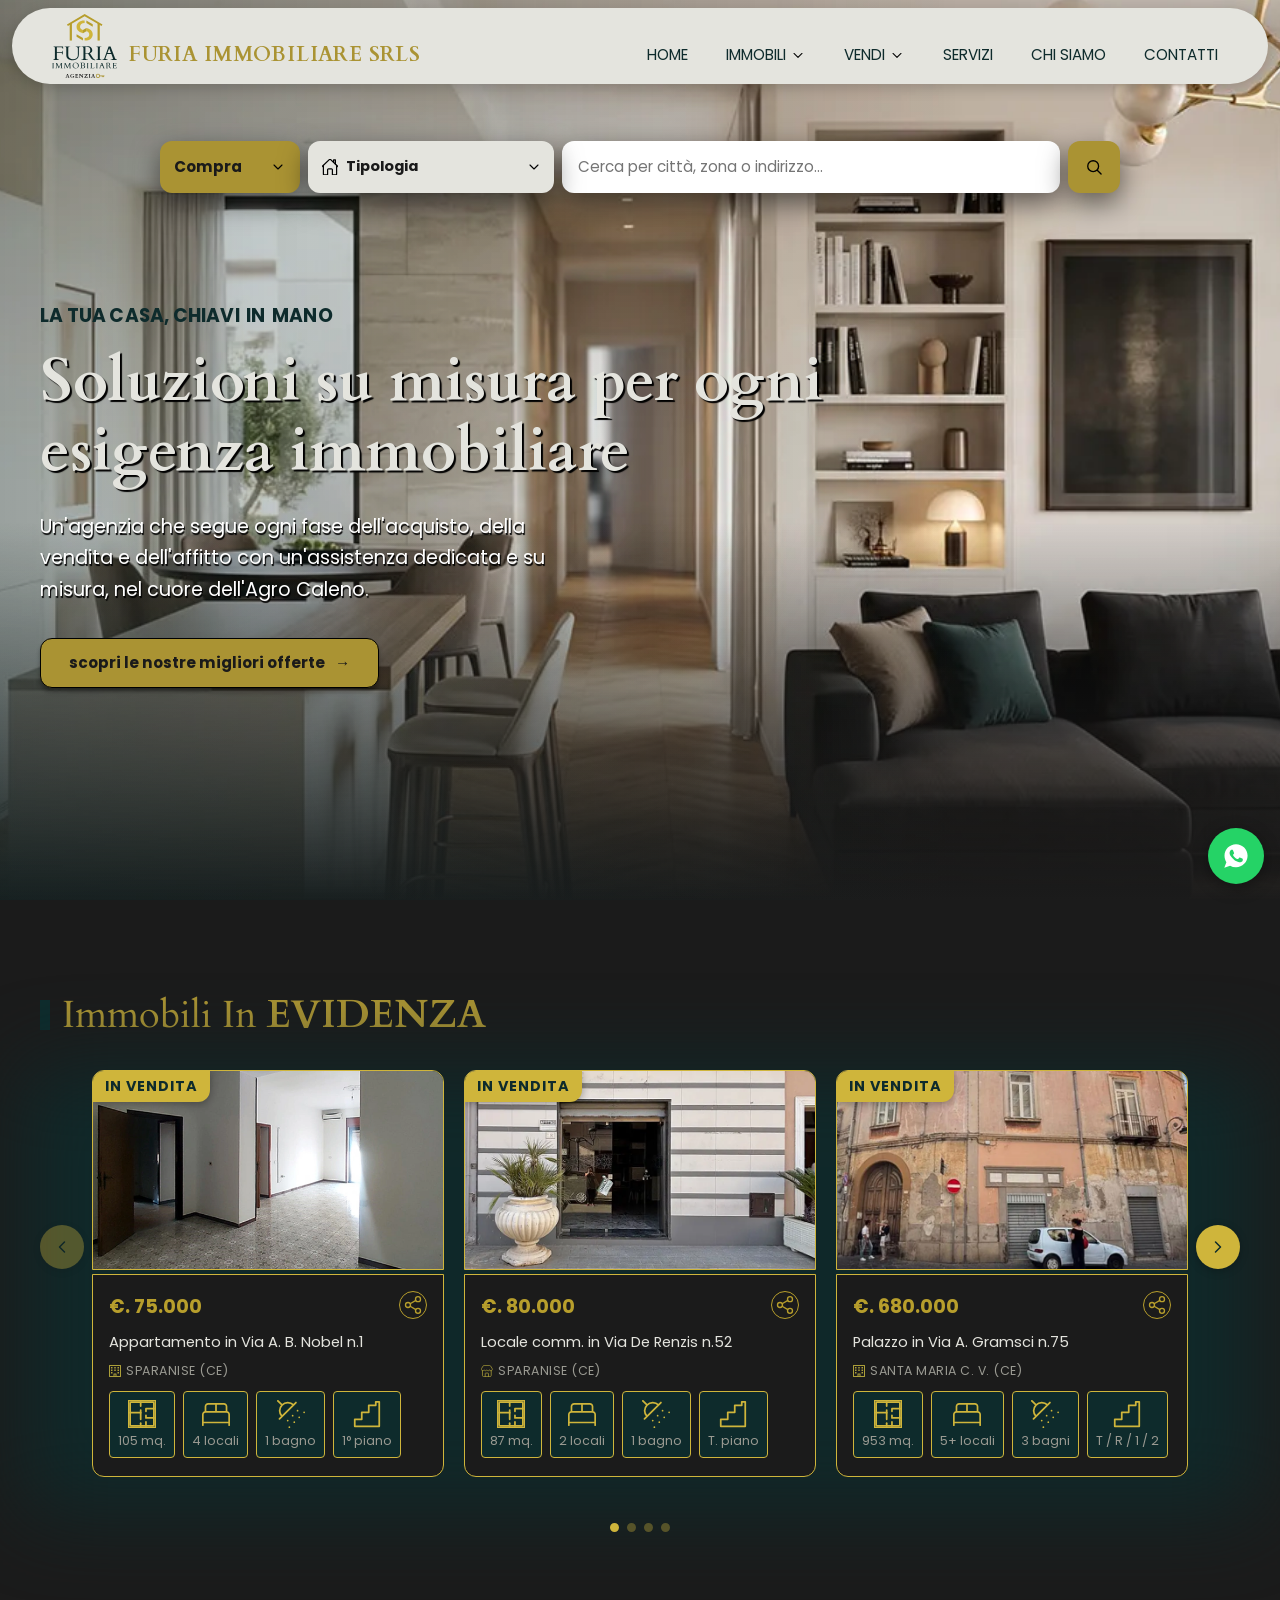
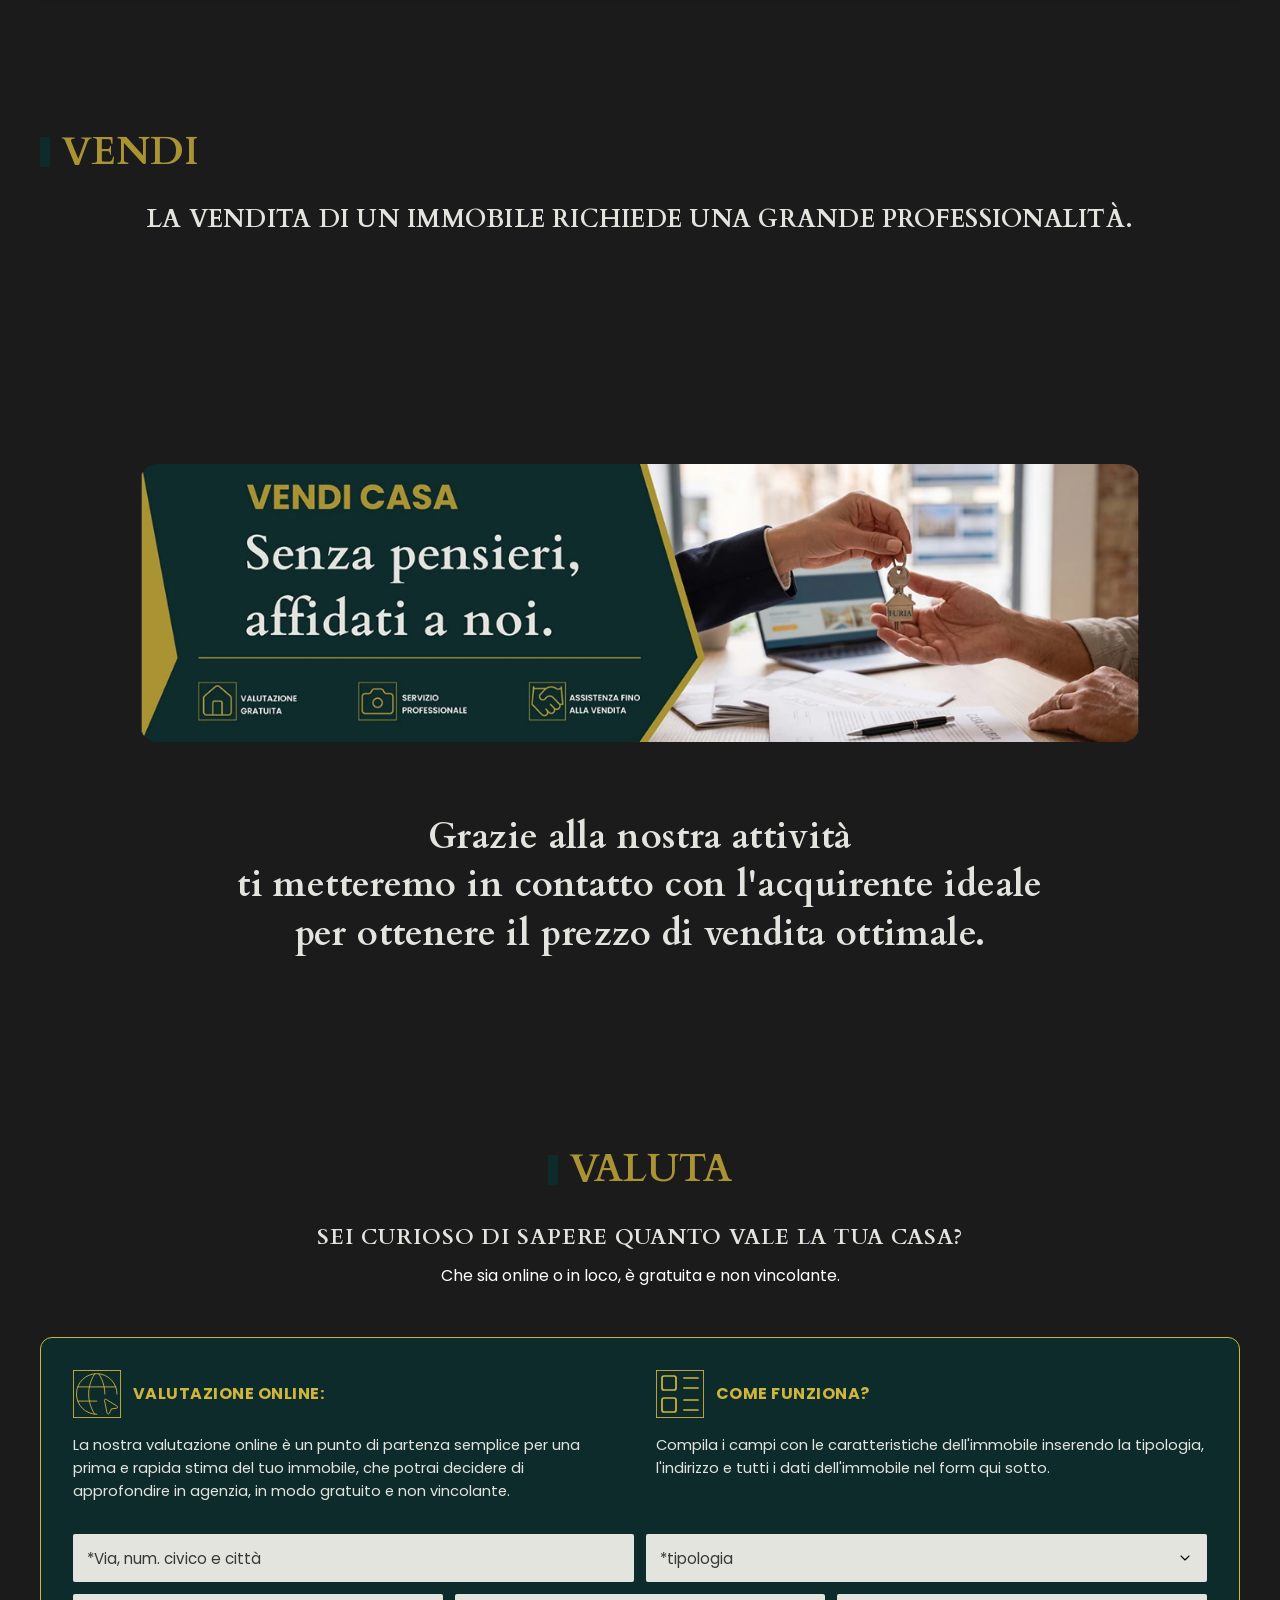
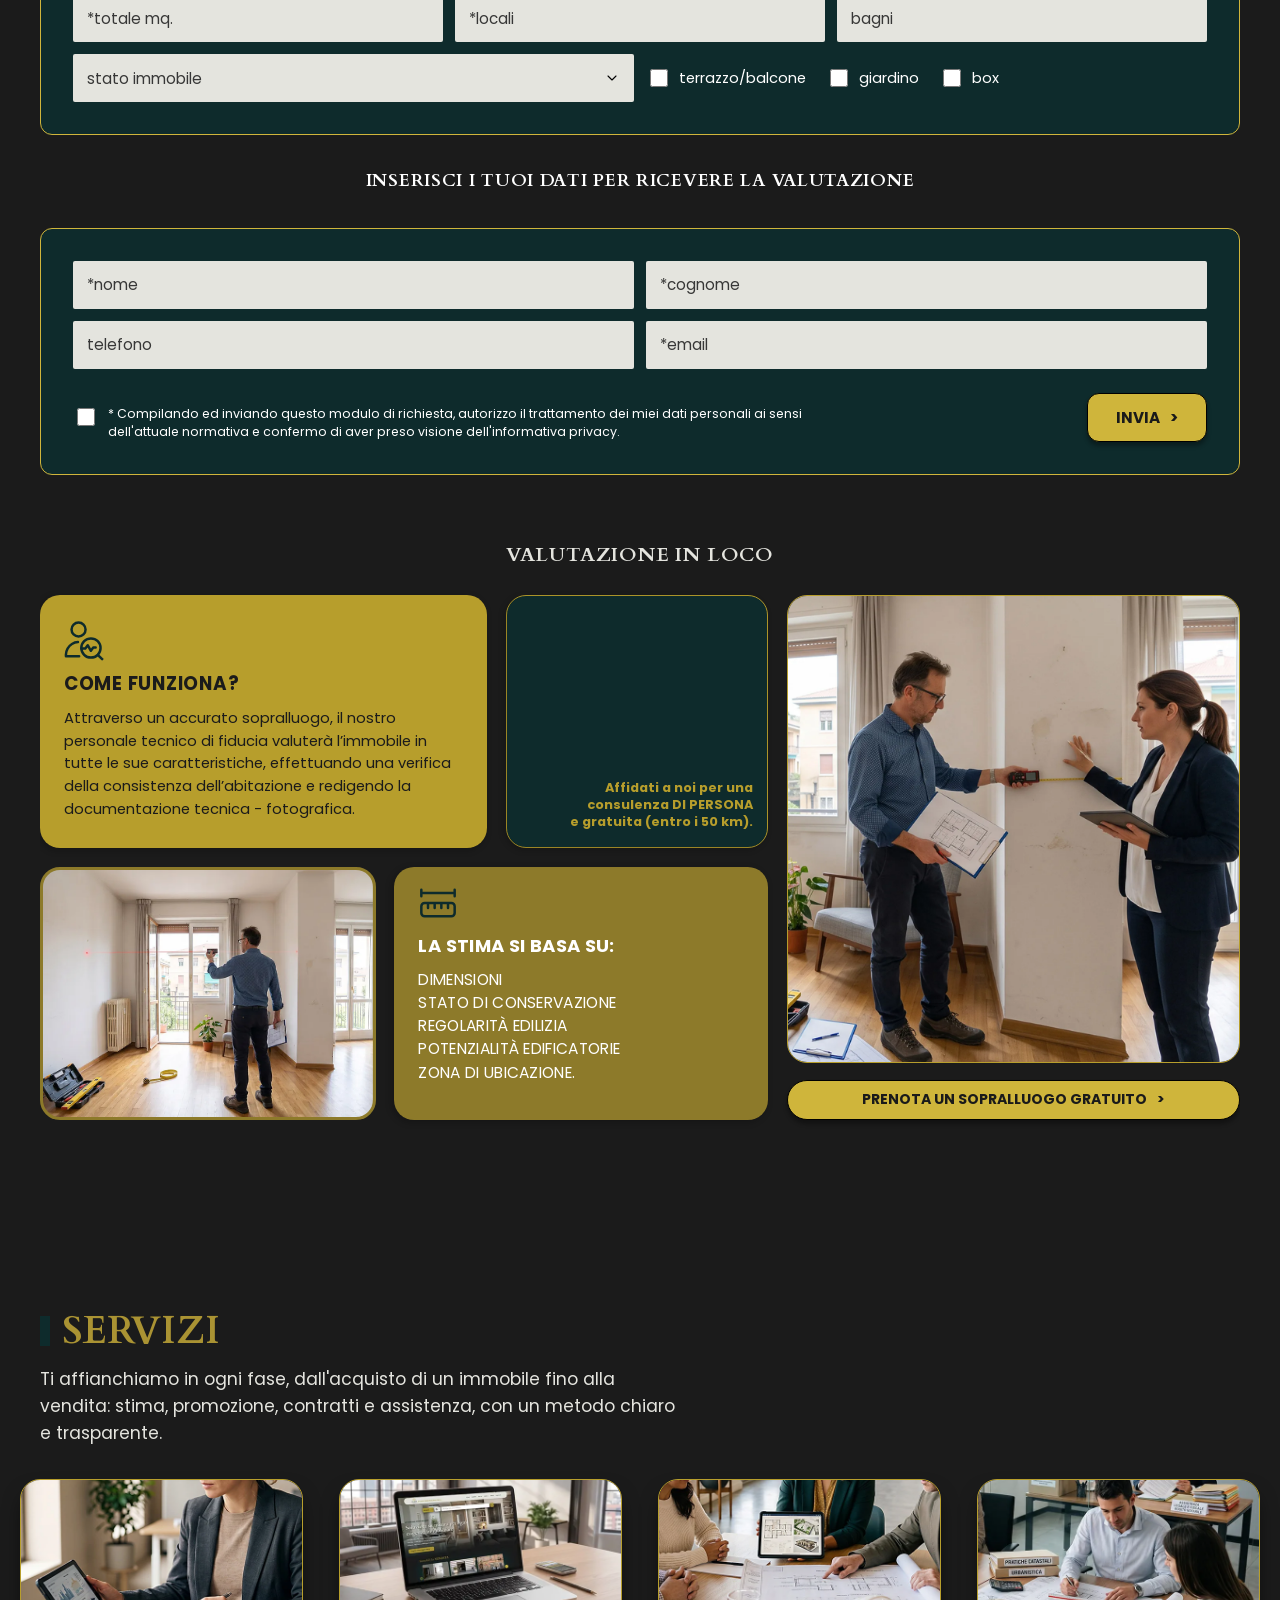
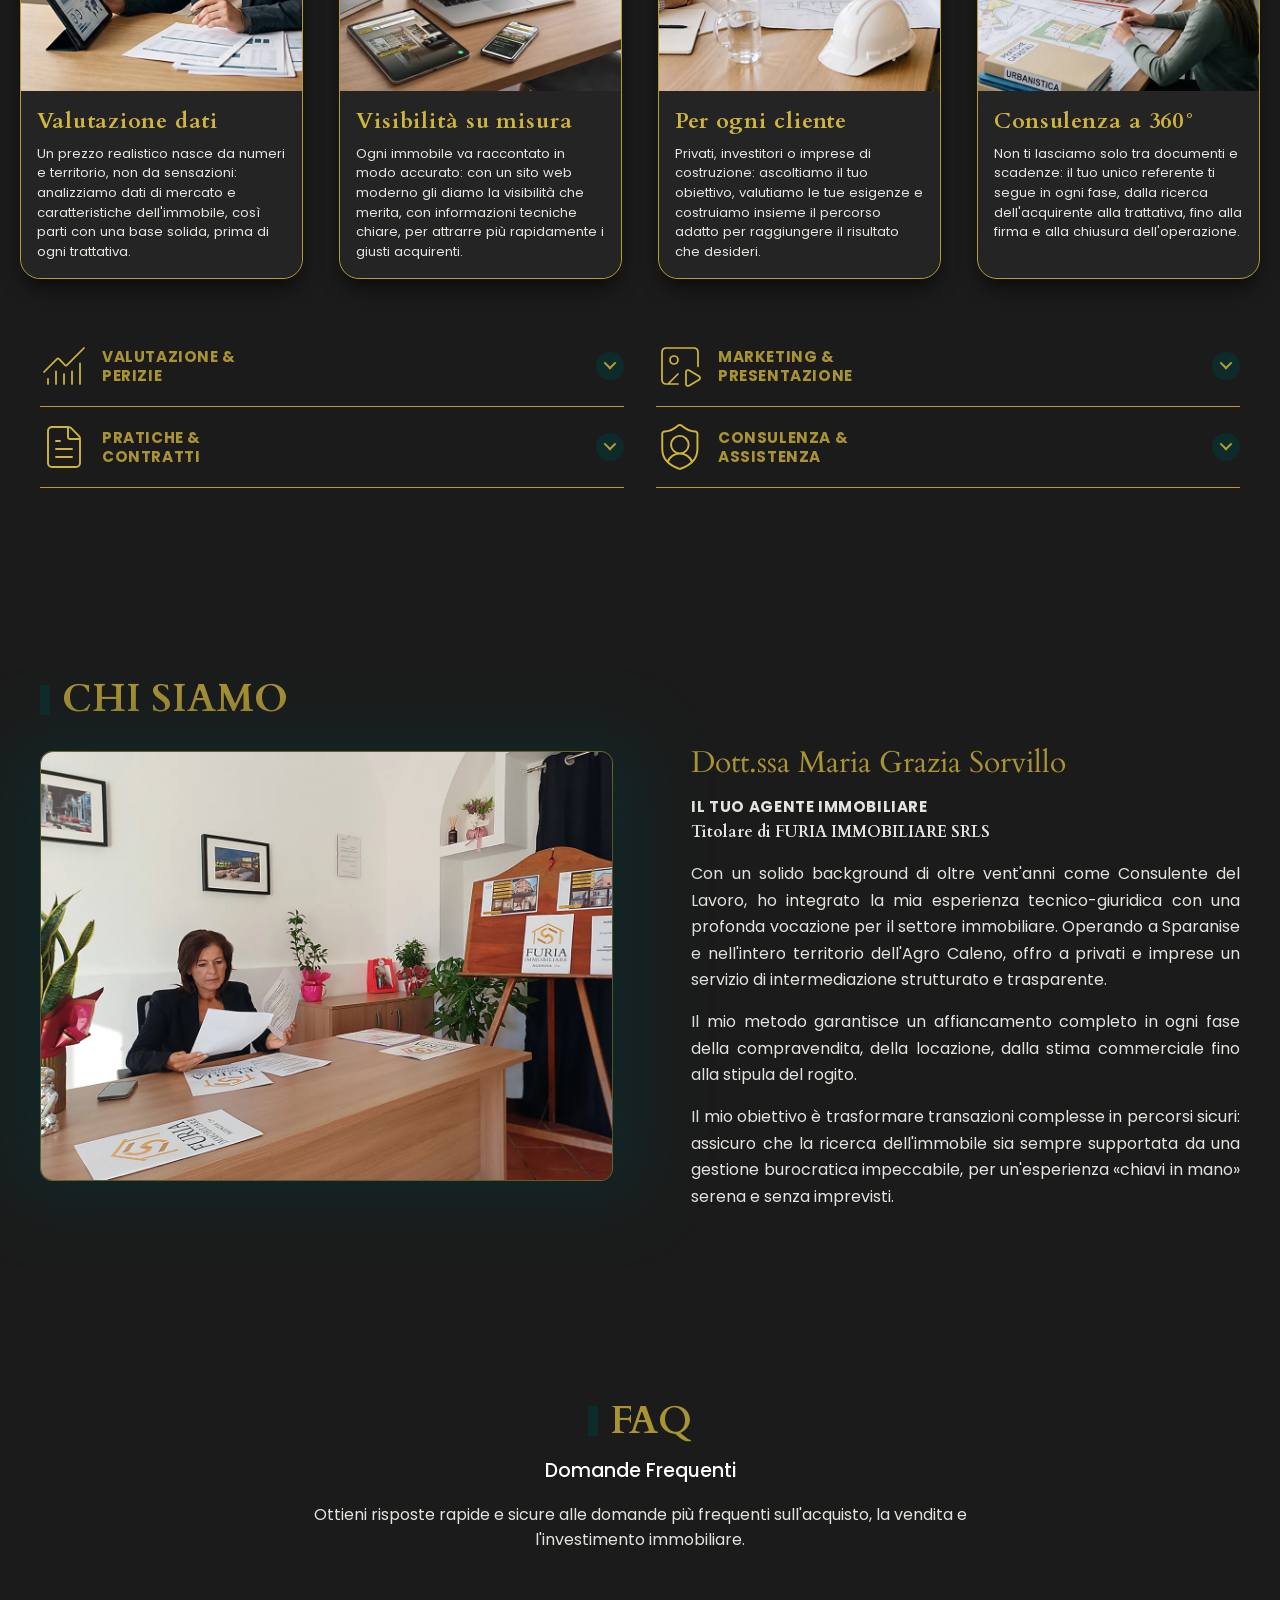
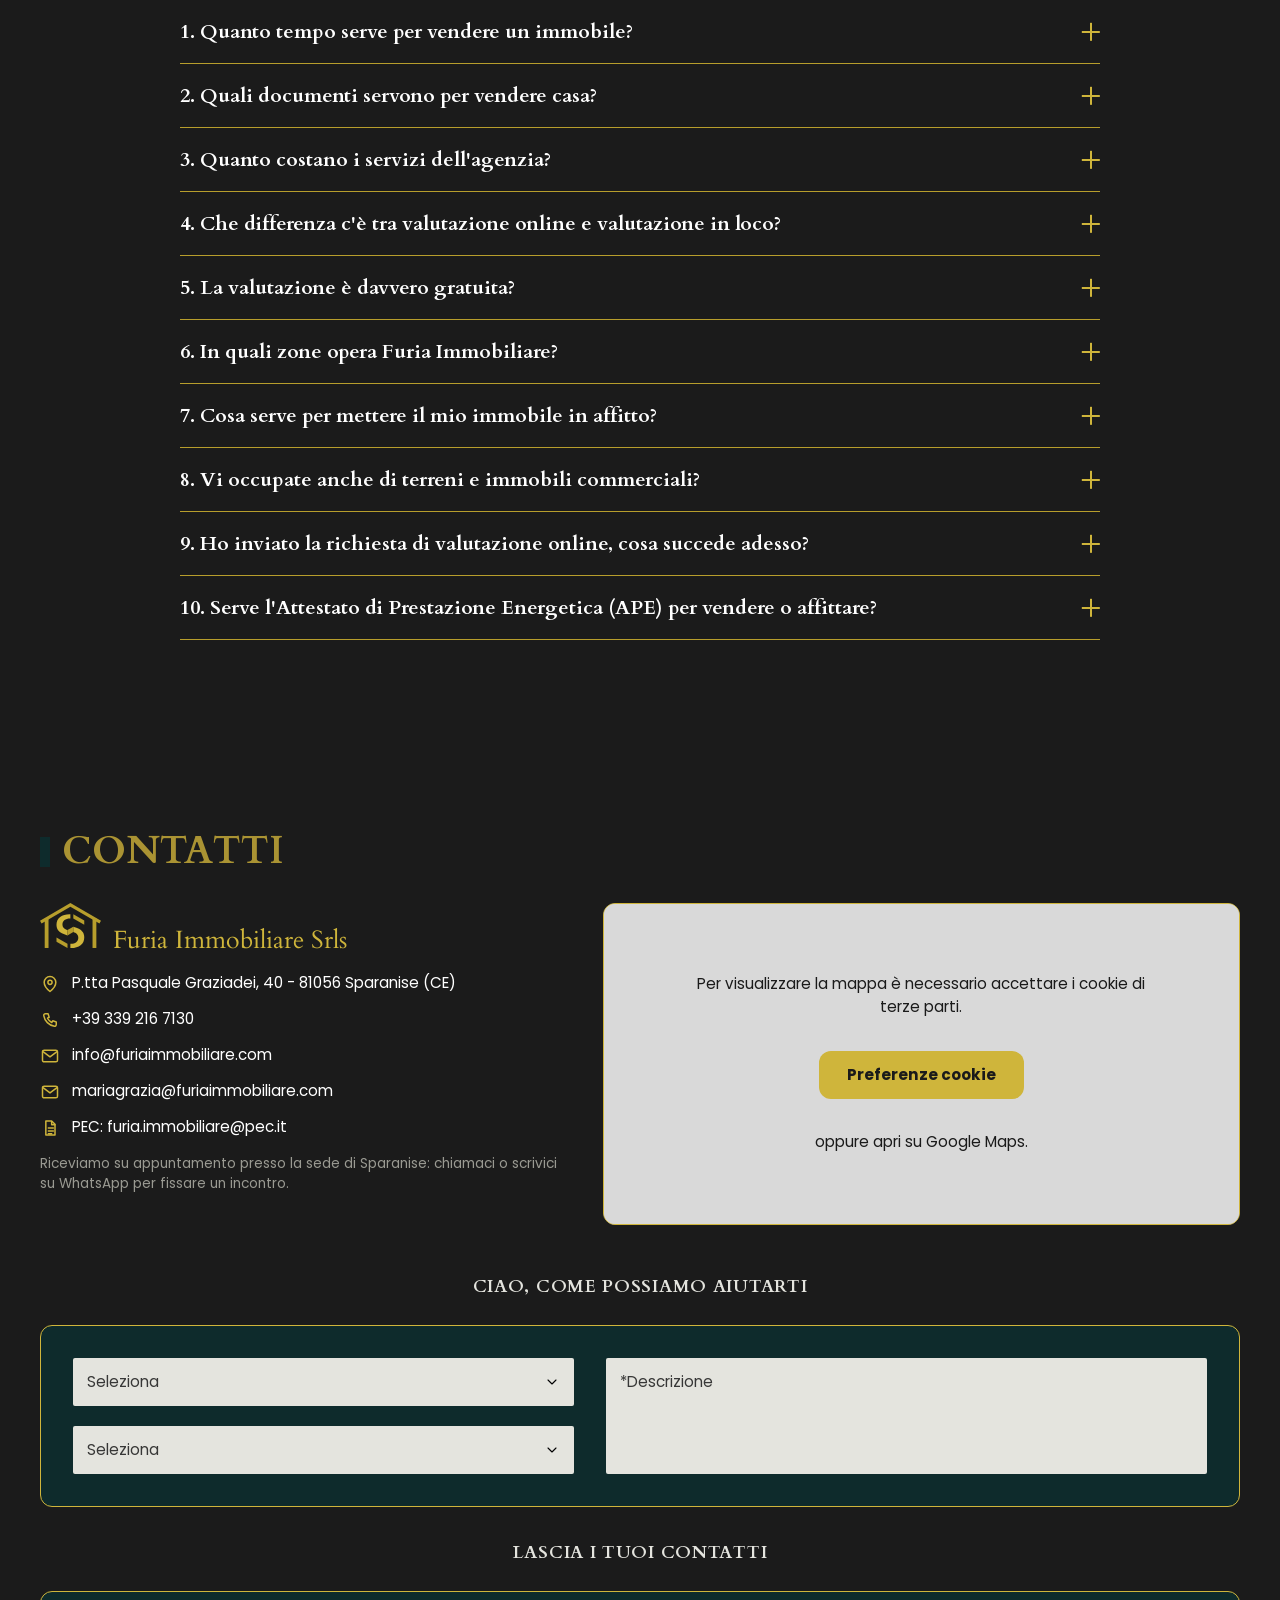
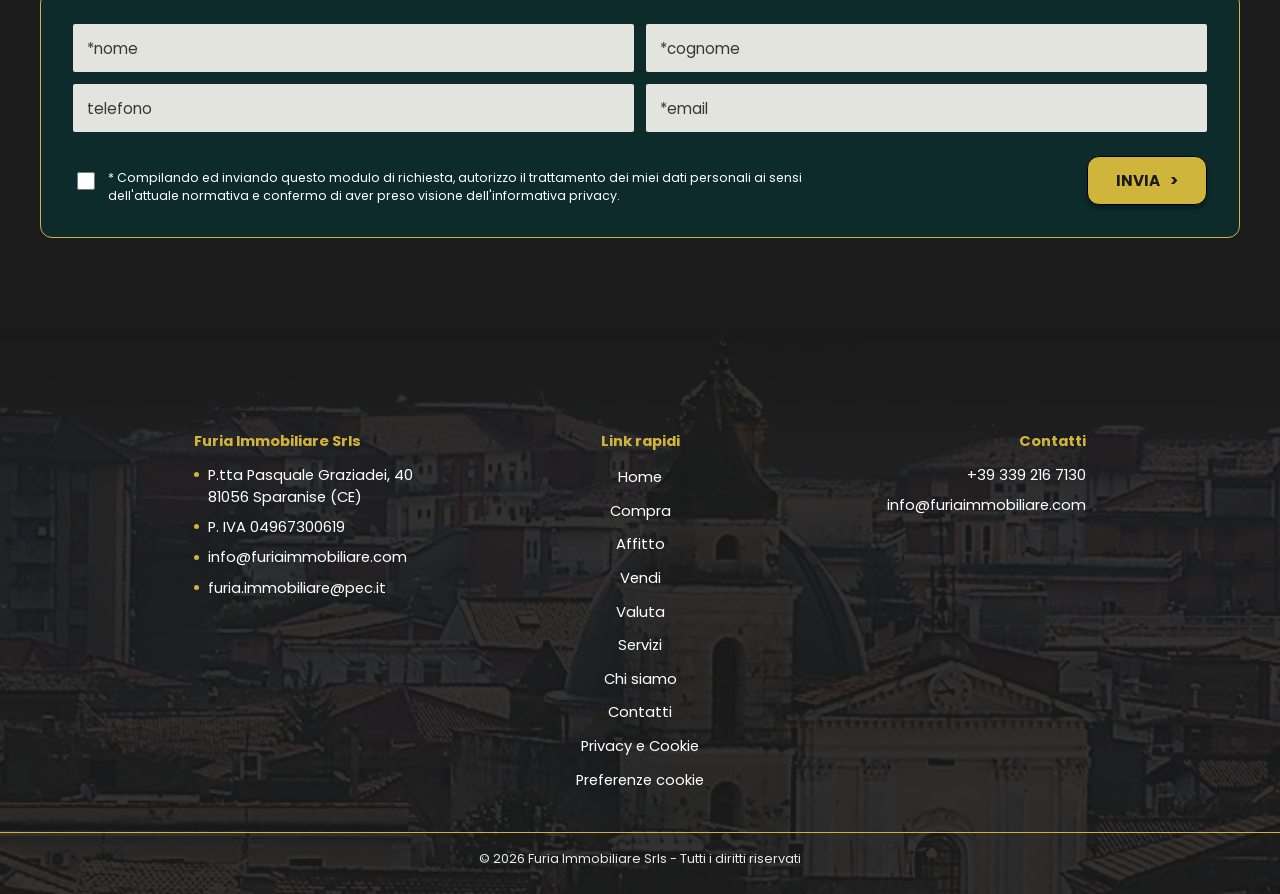
==== commit bb31f1b5: "Animazioni scroll Vendi, chiusura immediata drawer e scroll carosello agli estremi. Fade solo in dis" ====
--- a/index.html
+++ b/index.html
@@ -340,13 +340,15 @@
                 </h2>
 
                 <p class="vendi-intro">
-                    <span class="vendi-intro-riga vendi-copy-lead">La vendita di un immobile richiede una grande
-                        professionalità.</span>
-                    <span class="vendi-intro-riga vendi-intro-passo">Come primo passo:</span>
-                    <span class="vendi-intro-riga vendi-intro-supporto">Valuteremo l'intero potenziale del tuo
-                        immobile,</span>
-                    <span class="vendi-intro-riga vendi-intro-supporto">con tutti i suoi dettagli e le sue
-                        caratteristiche.</span>
+                    <span class="vendi-intro-riga vendi-copy-lead vendi-scroll-fade-down">La vendita di un immobile
+                        richiede una grande professionalità.</span>
+                    <span class="vendi-intro-blocco vendi-scroll-fade-down">
+                        <span class="vendi-intro-riga vendi-intro-passo">Come primo passo:</span>
+                        <span class="vendi-intro-riga vendi-intro-supporto">Valuteremo l'intero potenziale del tuo
+                            immobile,</span>
+                        <span class="vendi-intro-riga vendi-intro-supporto">con tutti i suoi dettagli e le sue
+                            caratteristiche.</span>
+                    </span>
                 </p>
             </div>
 
--- a/style.css
+++ b/style.css
@@ -2405,6 +2405,29 @@
   font-family: var(--font-titoli);
   font-weight: 700;
   text-align: center;
+  /* Fade-up allo scroll (blocco intero; tutti i viewport) */
+  opacity: 0;
+  transform: translateY(4.5rem);
+  transition: opacity 1.15s ease-in-out, transform 1.15s cubic-bezier(0.22, 1, 0.36, 1);
+}
+
+.vendi-tagline.is-in-view {
+  opacity: 1;
+  transform: translateY(0);
+}
+
+/* Salita: mostra subito senza rilanciare la transizione */
+.vendi-tagline.is-no-trans,
+.vendi-scroll-fade-down.is-no-trans {
+  transition: none;
+}
+
+@media (prefers-reduced-motion: reduce) {
+  .vendi-tagline {
+    opacity: 1;
+    transform: none;
+    transition: none;
+  }
 }
 
 .vendi-intro-riga,
@@ -2434,9 +2457,33 @@
   text-transform: uppercase;
 }
 
-/* Aria tra headline e le righe successive */
-.vendi-copy-lead+.vendi-intro-riga:not(.vendi-copy-lead) {
+/* Aria tra headline e il blocco successivo */
+.vendi-copy-lead+.vendi-intro-blocco {
   margin-top: 0.65em;
+}
+
+.vendi-intro-blocco {
+  display: block;
+}
+
+/* Fade-down allo scroll (frase singola + blocco «Come primo passo») */
+.vendi-scroll-fade-down {
+  opacity: 0;
+  transform: translateY(-4.5rem);
+  transition: opacity 1.15s ease-in-out, transform 1.15s cubic-bezier(0.22, 1, 0.36, 1);
+}
+
+.vendi-scroll-fade-down.is-in-view {
+  opacity: 1;
+  transform: translateY(0);
+}
+
+@media (prefers-reduced-motion: reduce) {
+  .vendi-scroll-fade-down {
+    opacity: 1;
+    transform: none;
+    transition: none;
+  }
 }
 
 /* Tagline: tutte le righe Cardo Bold, grandi, colore testo */
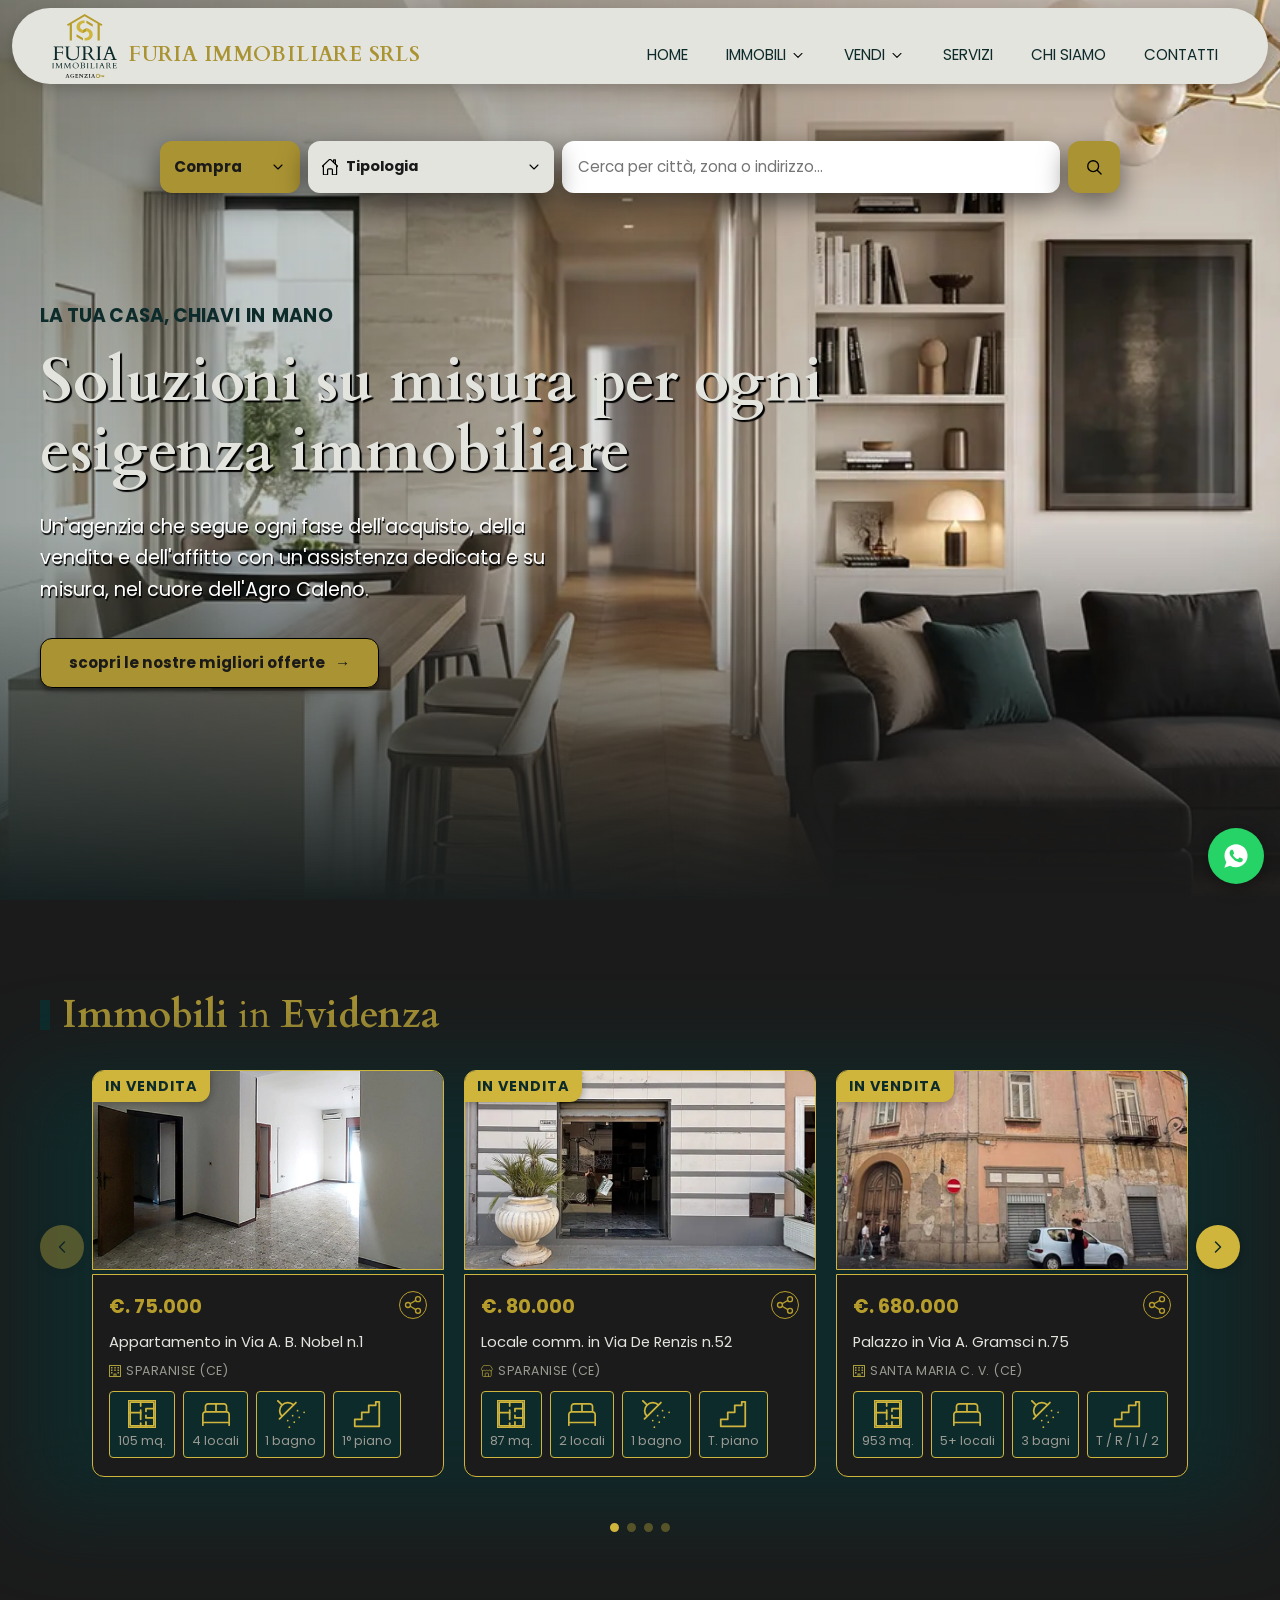
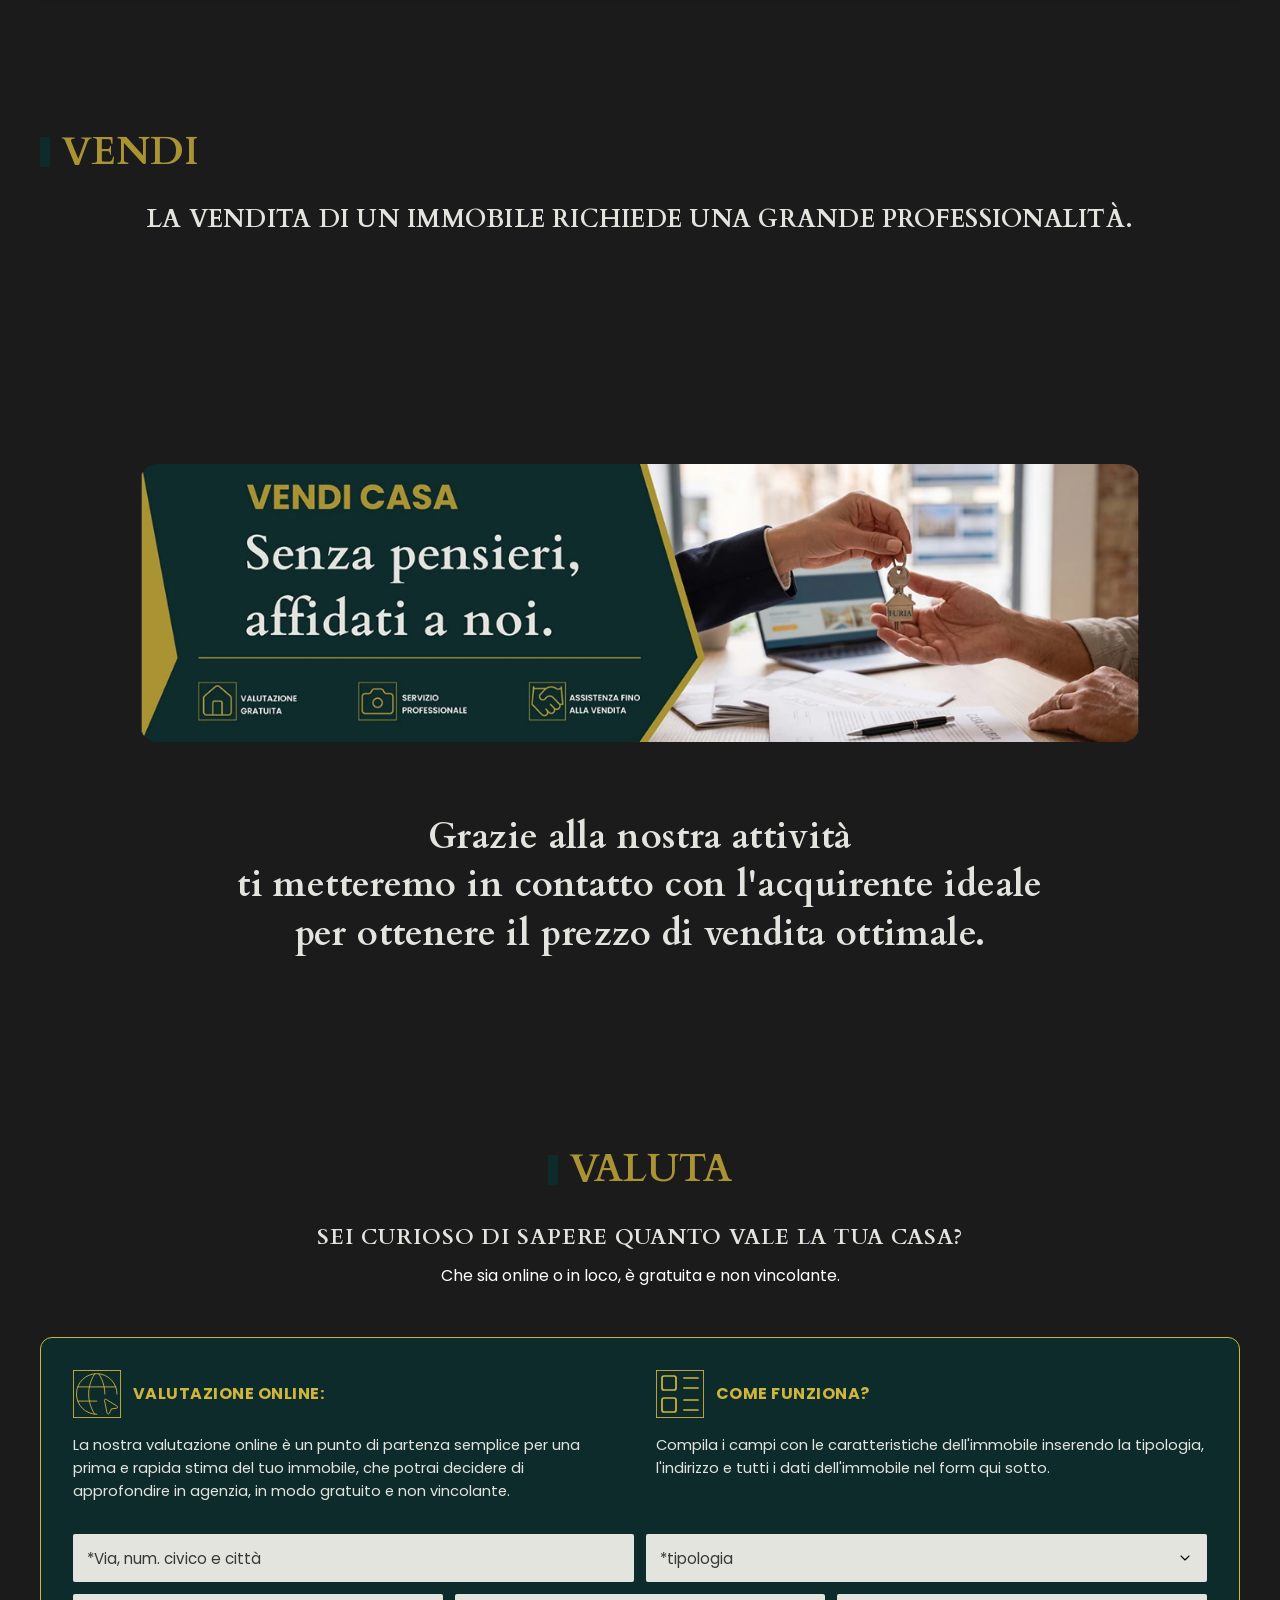
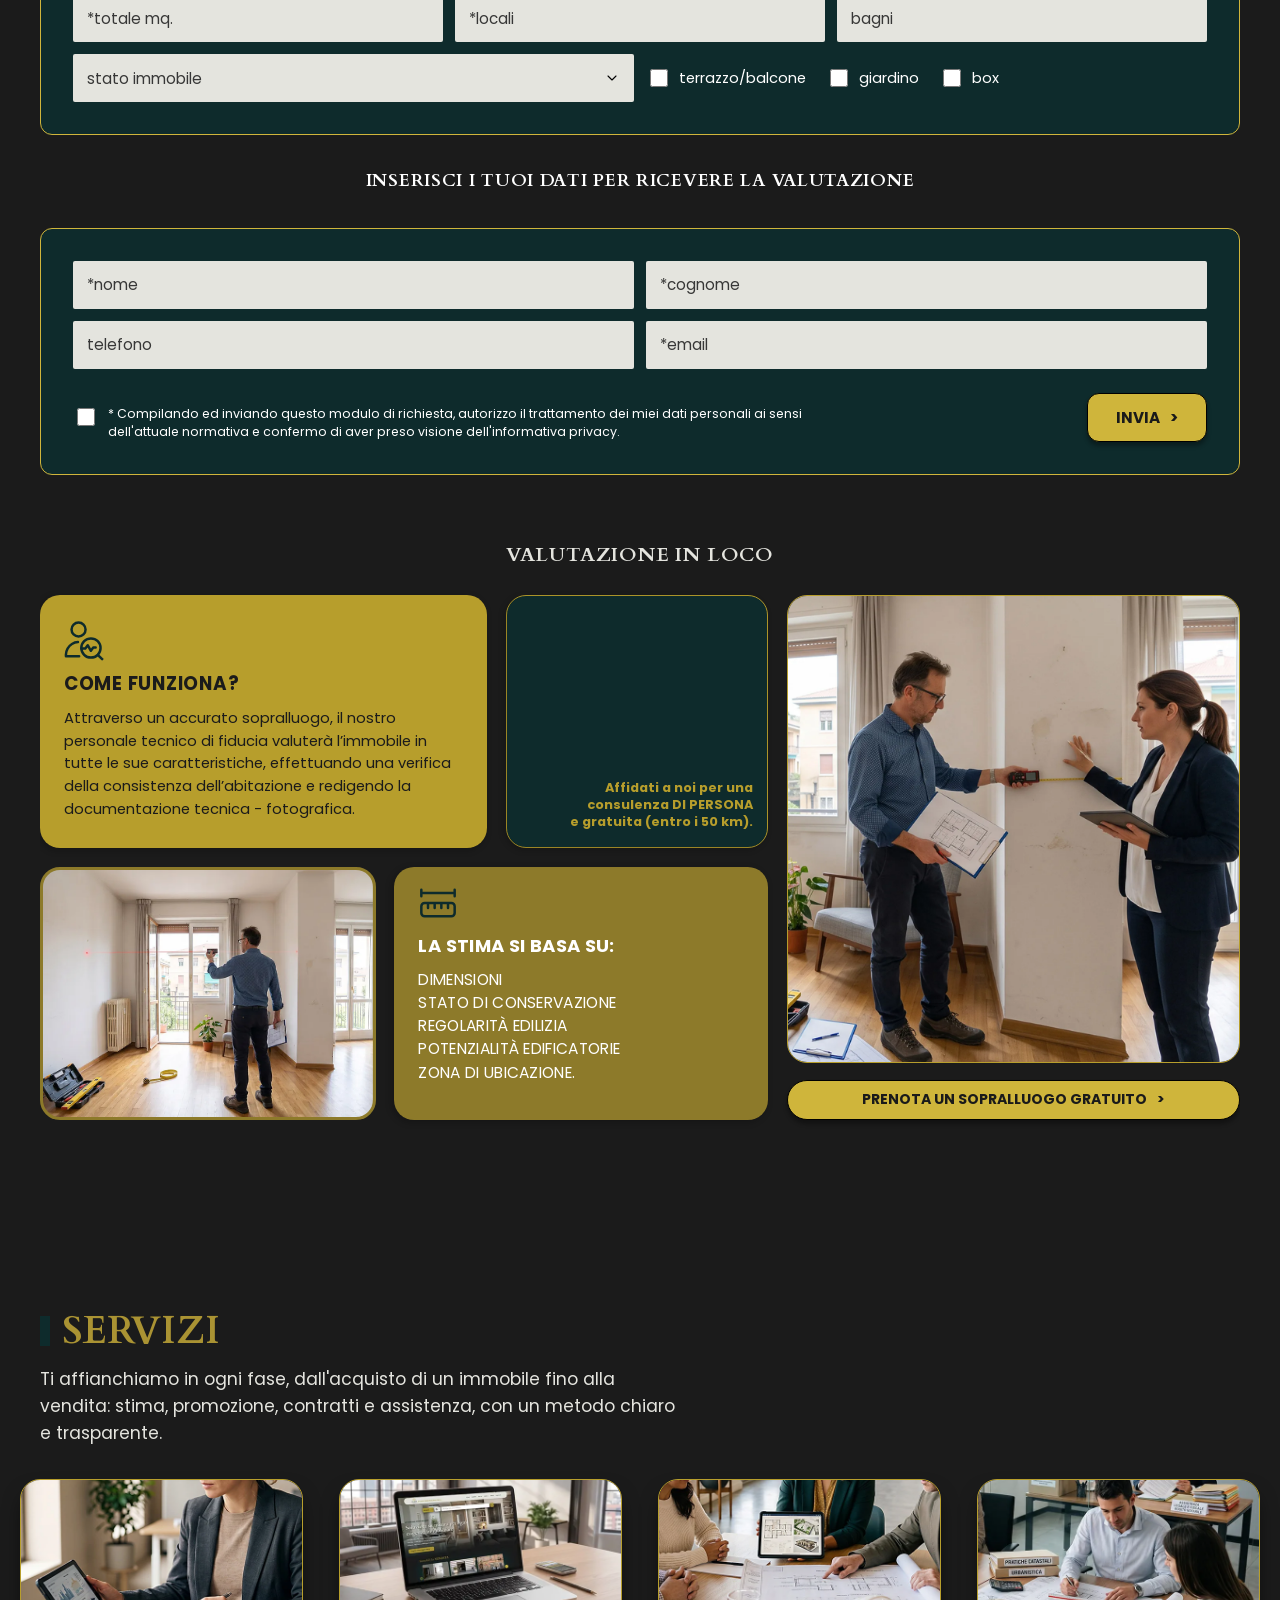
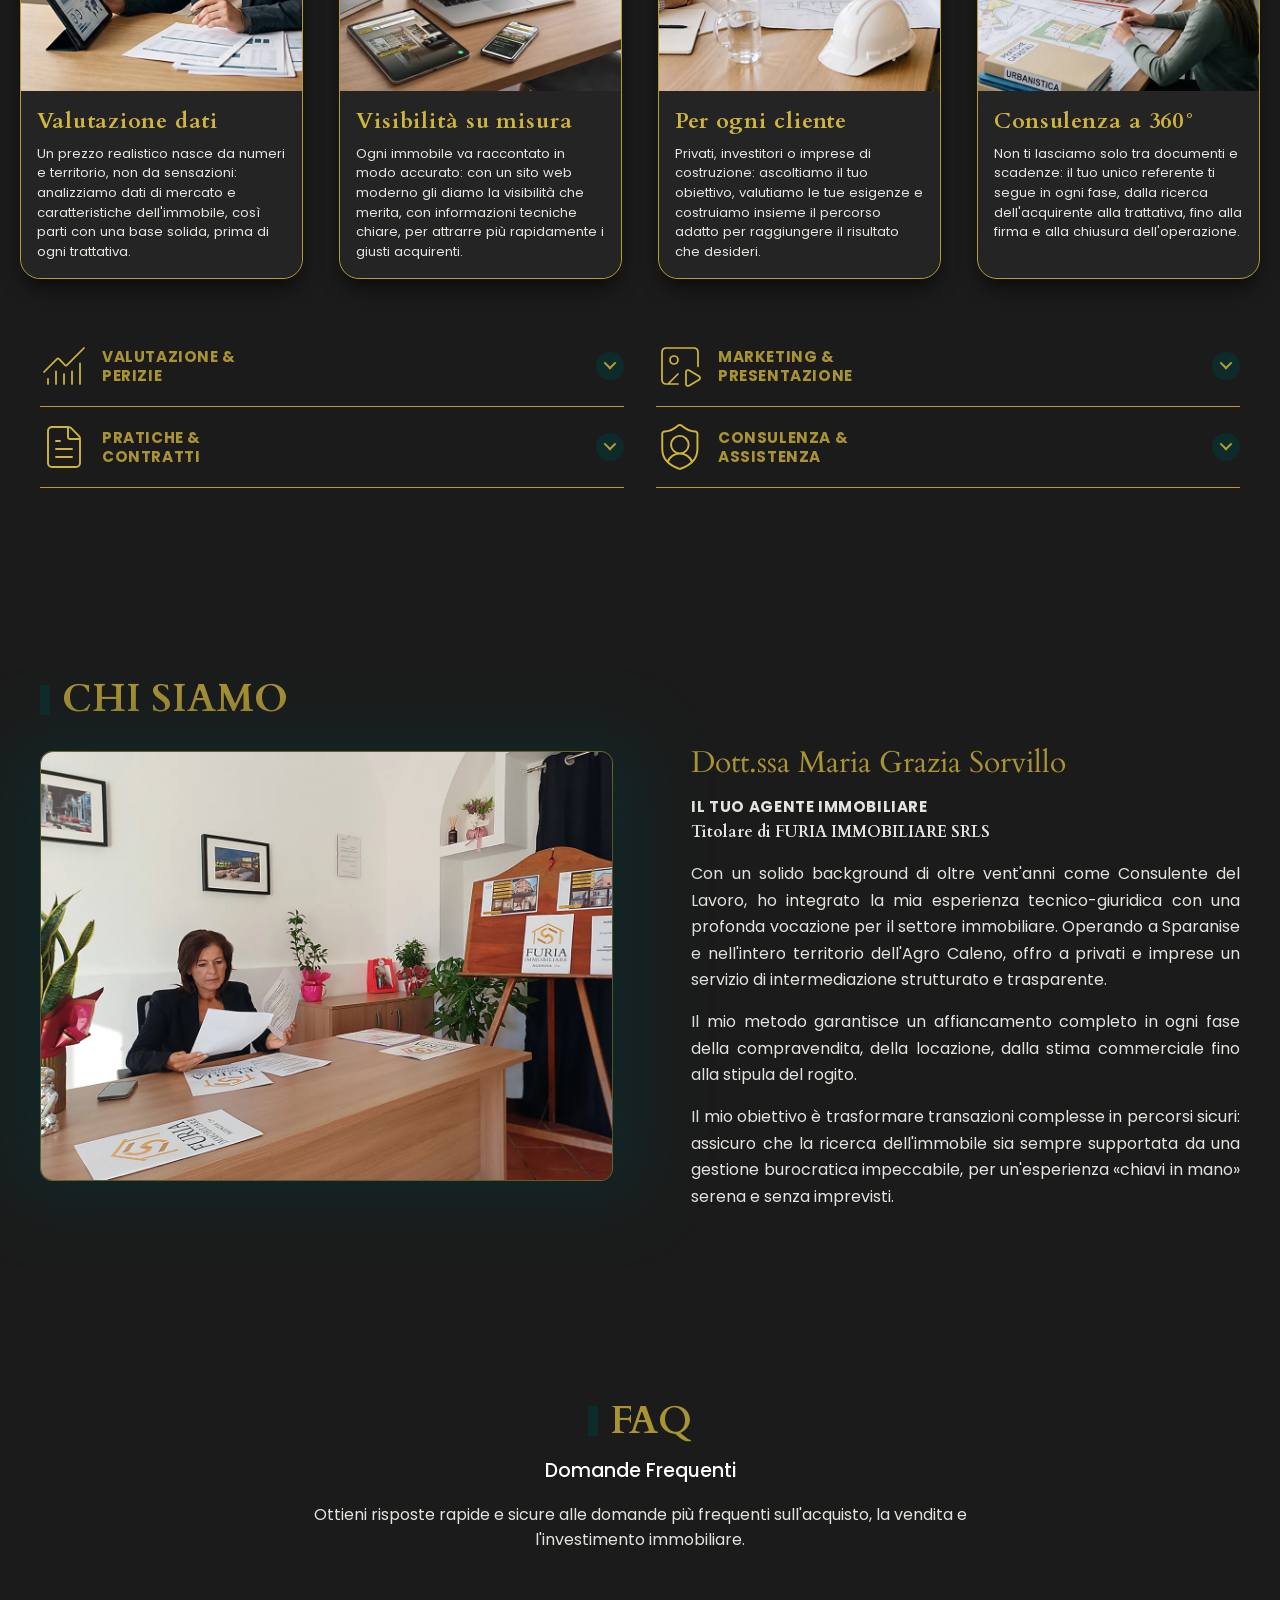
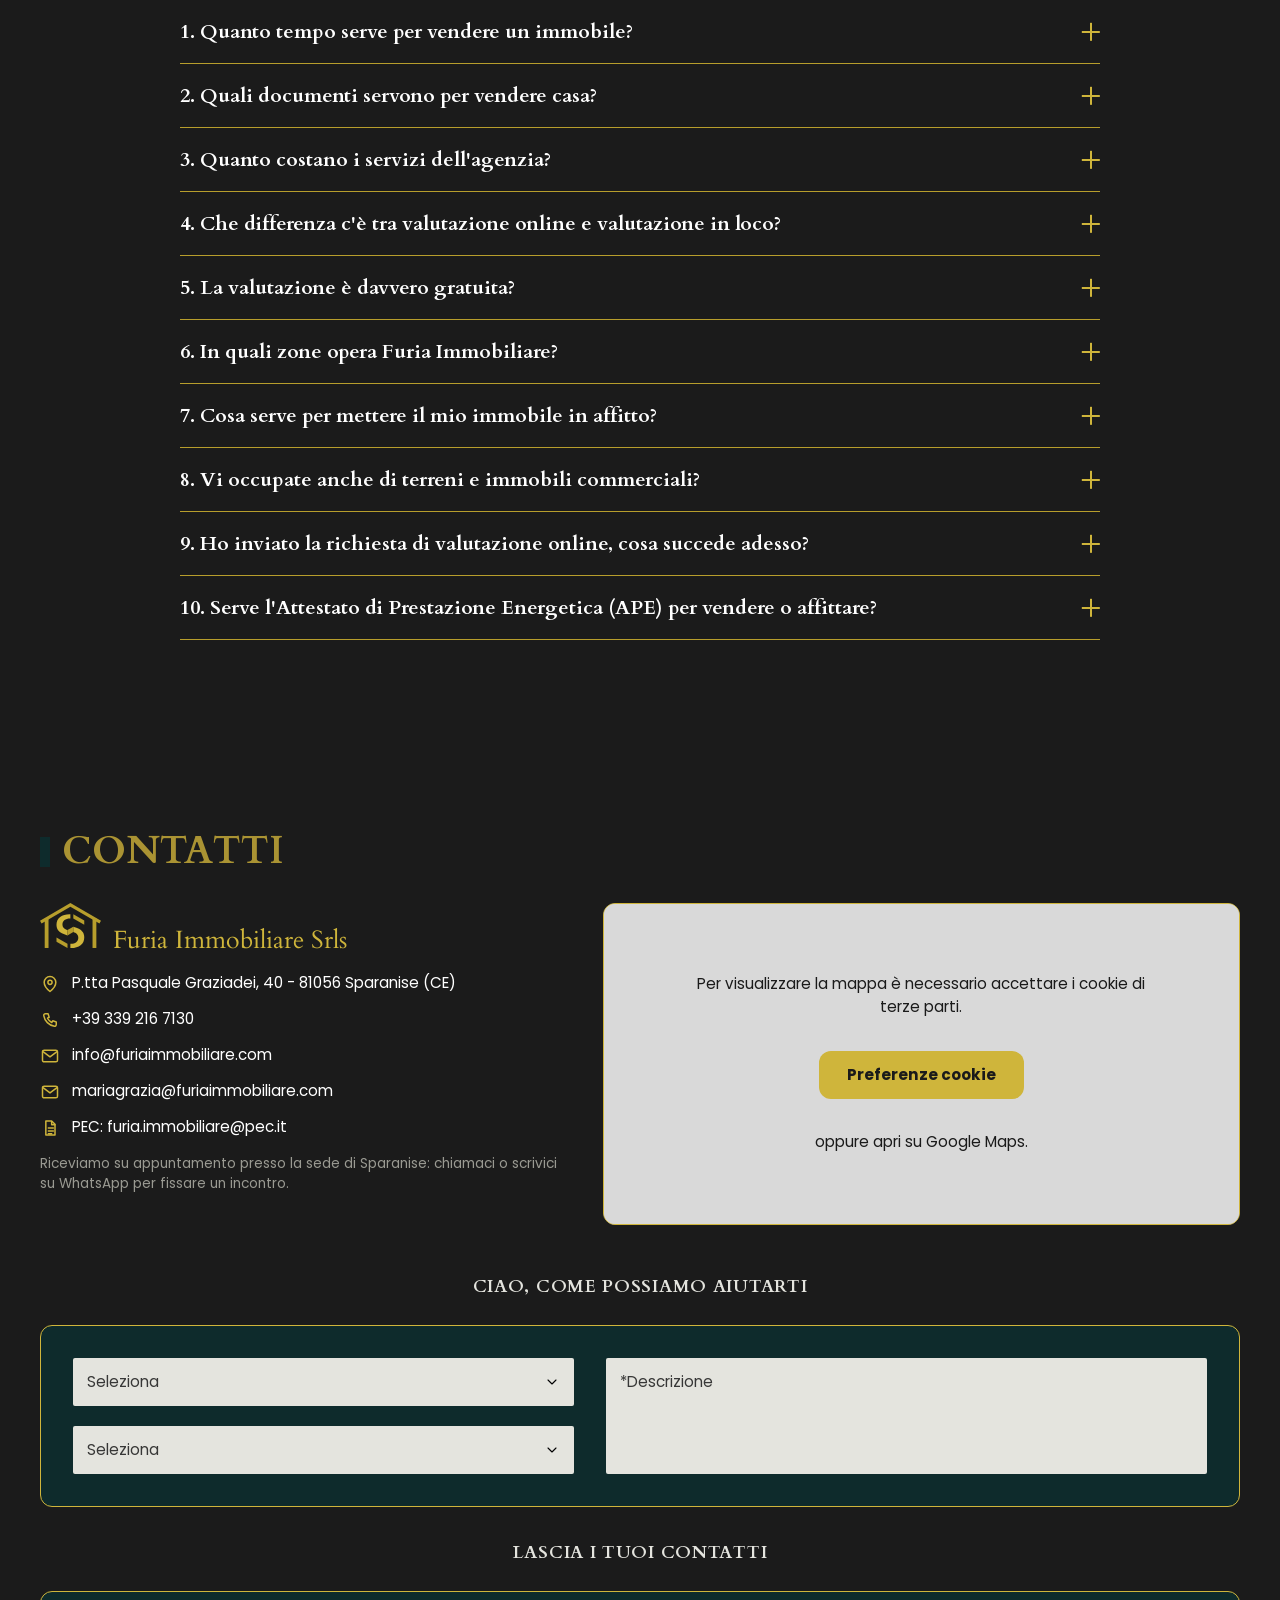
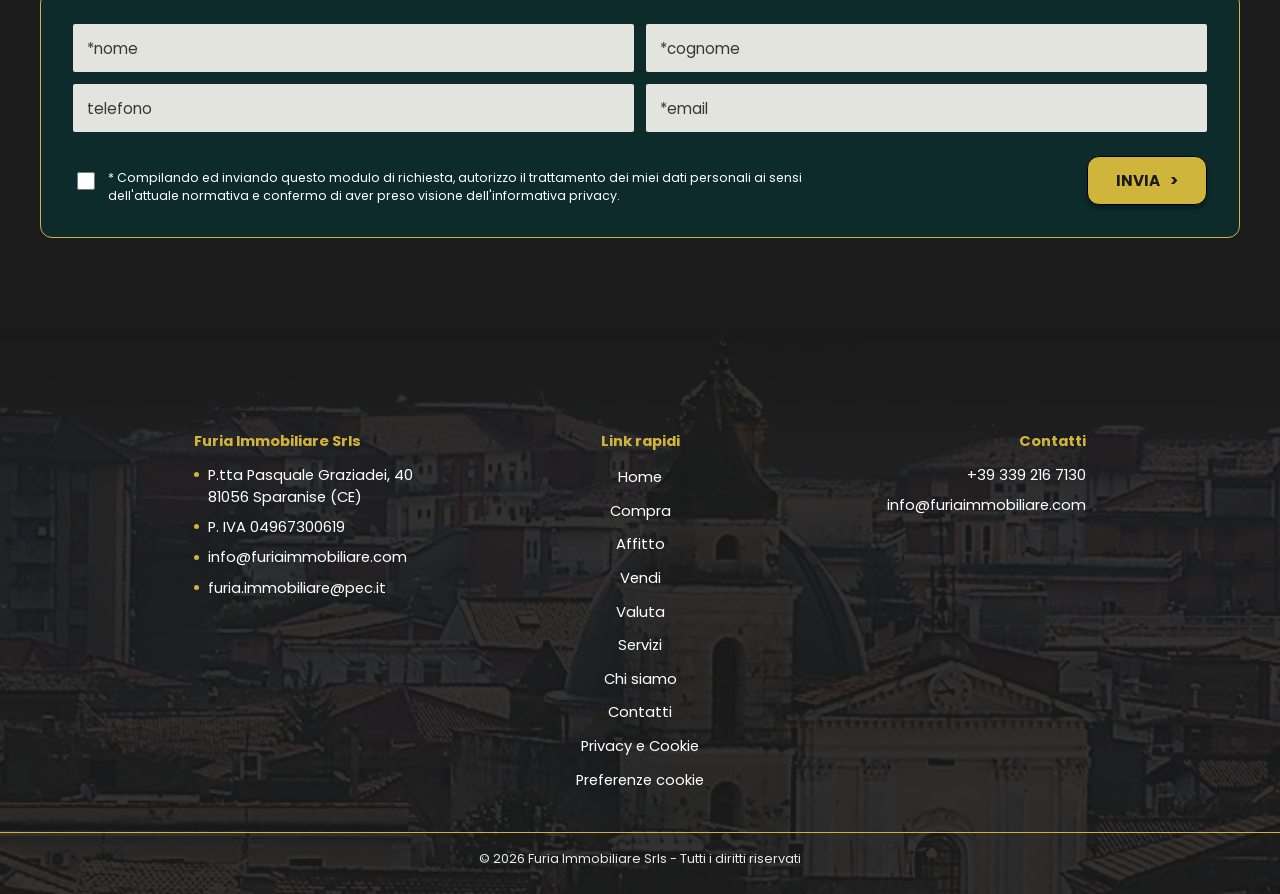
==== commit 77fe7b8d: "Animazioni mobile portrait su Valuta in loco e Servizi; ritocchi titoli e trigger Vendi. Sequenza fl" ====
--- a/index.html
+++ b/index.html
@@ -299,7 +299,7 @@
         <section class="sezione-annunci" id="immobili-vendita" aria-labelledby="titolo-vendita">
             <div class="container">
                 <h2 class="sezione-titolo" id="titolo-vendita">
-                    <span class="sezione-titolo-testo">Immobili In <span>Evidenza</span></span>
+                    <span class="sezione-titolo-testo"><span>Immobili</span> in <span>Evidenza</span></span>
                 </h2>
 
                 <div class="carousel" data-carousel="vendita">
--- a/style.css
+++ b/style.css
@@ -1690,6 +1690,11 @@
   text-transform: uppercase;
 }
 
+/* Immobili in Evidenza: solo iniziale maiuscola su «Evidenza» */
+#titolo-vendita .sezione-titolo-testo span {
+  text-transform: none;
+}
+
 .carousel {
   position: relative;
   display: grid;
@@ -4061,10 +4066,26 @@
 
   .valuta-loco-card--come {
     grid-area: come;
+    /* Flip-up allo scroll */
+    opacity: 0;
+    transform: perspective(900px) rotateX(55deg) translateY(1.25rem);
+    transform-origin: center bottom;
+    transition: opacity 0.85s ease-out, transform 0.85s cubic-bezier(0.22, 1, 0.36, 1);
   }
 
   .valuta-loco-card--stima-testo {
     grid-area: stima;
+    /* Flip-up allo scroll (dopo «Come funziona») */
+    opacity: 0;
+    transform: perspective(900px) rotateX(55deg) translateY(1.25rem);
+    transform-origin: center bottom;
+    transition: opacity 0.85s ease-out, transform 0.85s cubic-bezier(0.22, 1, 0.36, 1);
+  }
+
+  .valuta-loco-card--come.is-in-view,
+  .valuta-loco-card--stima-testo.is-in-view {
+    opacity: 1;
+    transform: perspective(900px) rotateX(0deg) translateY(0);
   }
 
   .valuta-loco-card--stima-lato {
@@ -4096,6 +4117,15 @@
   }
 }
 
+@media (max-width: 599px) and (orientation: portrait) and (prefers-reduced-motion: reduce) {
+  .valuta-loco-card--come,
+  .valuta-loco-card--stima-testo {
+    opacity: 1;
+    transform: none;
+    transition: none;
+  }
+}
+
 /* Mobile portrait ≥344px: terza riga a metà — foto-stima | Affidati */
 @media (min-width: 344px) and (max-width: 599px) and (orientation: portrait) {
   .valuta-loco-cards {
@@ -4113,8 +4143,14 @@
     overflow: hidden;
     border: 3px solid #8D7A2A;
     box-sizing: border-box;
+    width: 100%;
+    min-width: 0;
     height: calc(var(--valuta-stima-h, 10.5rem) * 2 / 3);
     min-height: 0;
+    /* Fade-right: entra da sinistra (translate, non transform: evita conflitti) */
+    opacity: 0;
+    translate: -2.75rem 0;
+    transition: opacity 0.9s ease-out, translate 0.9s cubic-bezier(0.22, 1, 0.36, 1);
   }
 
   .valuta-loco-card--stima-lato .valuta-loco-card-foto {
@@ -4123,6 +4159,30 @@
     height: 100%;
     object-fit: cover;
     object-position: center;
+  }
+
+  /* Fade-left: entra da destra (simultaneo alla foto) */
+  article.valuta-loco-card.valuta-loco-card--lato {
+    width: 100%;
+    min-width: 0;
+    opacity: 0;
+    translate: 2.75rem 0;
+    transition: opacity 0.9s ease-out, translate 0.9s cubic-bezier(0.22, 1, 0.36, 1);
+  }
+
+  .valuta-loco-card--stima-lato.is-in-view,
+  article.valuta-loco-card.valuta-loco-card--lato.is-in-view {
+    opacity: 1;
+    translate: 0 0;
+  }
+}
+
+@media (min-width: 344px) and (max-width: 599px) and (orientation: portrait) and (prefers-reduced-motion: reduce) {
+  .valuta-loco-card--stima-lato,
+  article.valuta-loco-card.valuta-loco-card--lato {
+    opacity: 1;
+    translate: none;
+    transition: none;
   }
 }
 
@@ -4613,6 +4673,30 @@
 /* Spazio tra le card overview e l'accordion dettaglio */
 .sezione-servizi .vendi-cards {
   margin-bottom: var(--spazio-6);
+}
+
+/* Solo mobile portrait: fade-up tipo AOS (atterraggio con saltello) */
+@media (max-width: 599px) and (orientation: portrait) {
+  .sezione-servizi .vendi-card {
+    opacity: 0;
+    transform: translate3d(0, 3.25rem, 0);
+    transition:
+      opacity 0.7s ease,
+      transform 0.95s cubic-bezier(0.22, 1.85, 0.36, 1);
+  }
+
+  .sezione-servizi .vendi-card.is-in-view {
+    opacity: 1;
+    transform: translate3d(0, 0, 0);
+  }
+}
+
+@media (max-width: 599px) and (orientation: portrait) and (prefers-reduced-motion: reduce) {
+  .sezione-servizi .vendi-card {
+    opacity: 1;
+    transform: none;
+    transition: none;
+  }
 }
 
 .servizi-accordion {
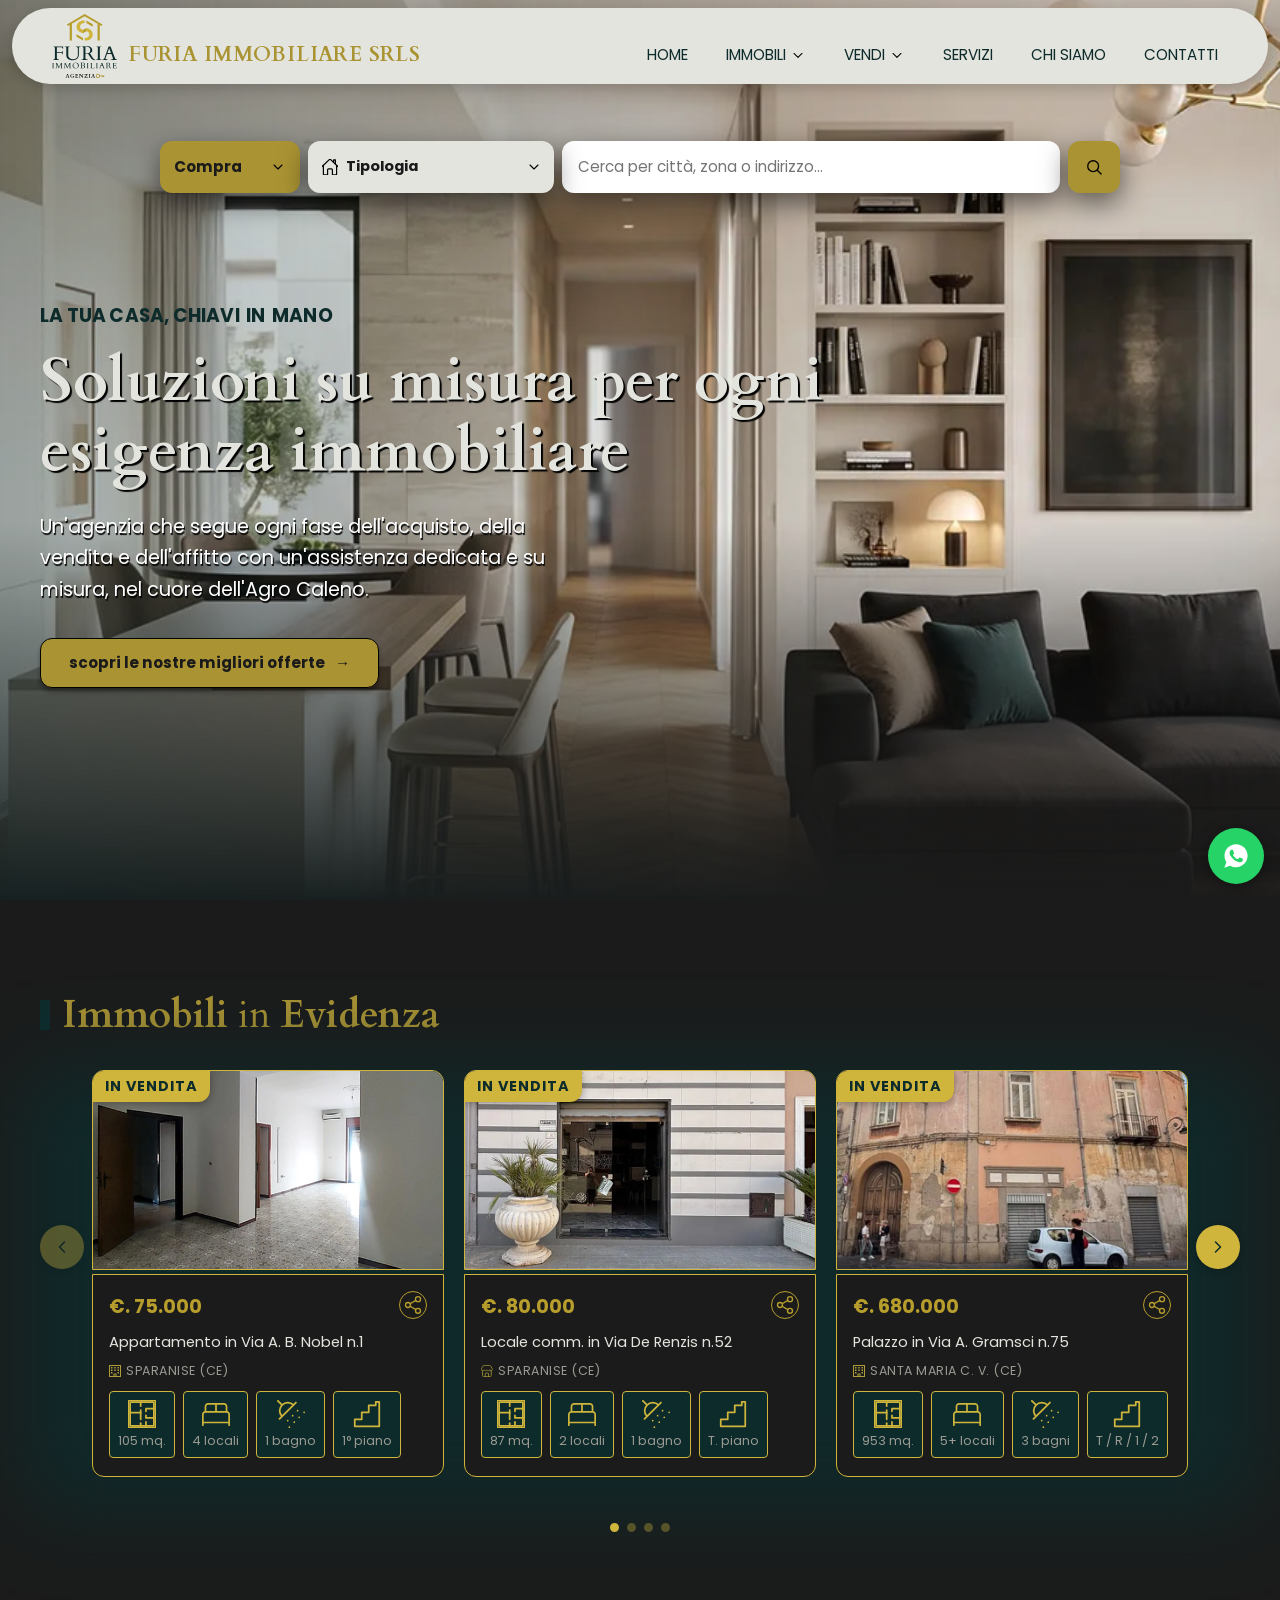
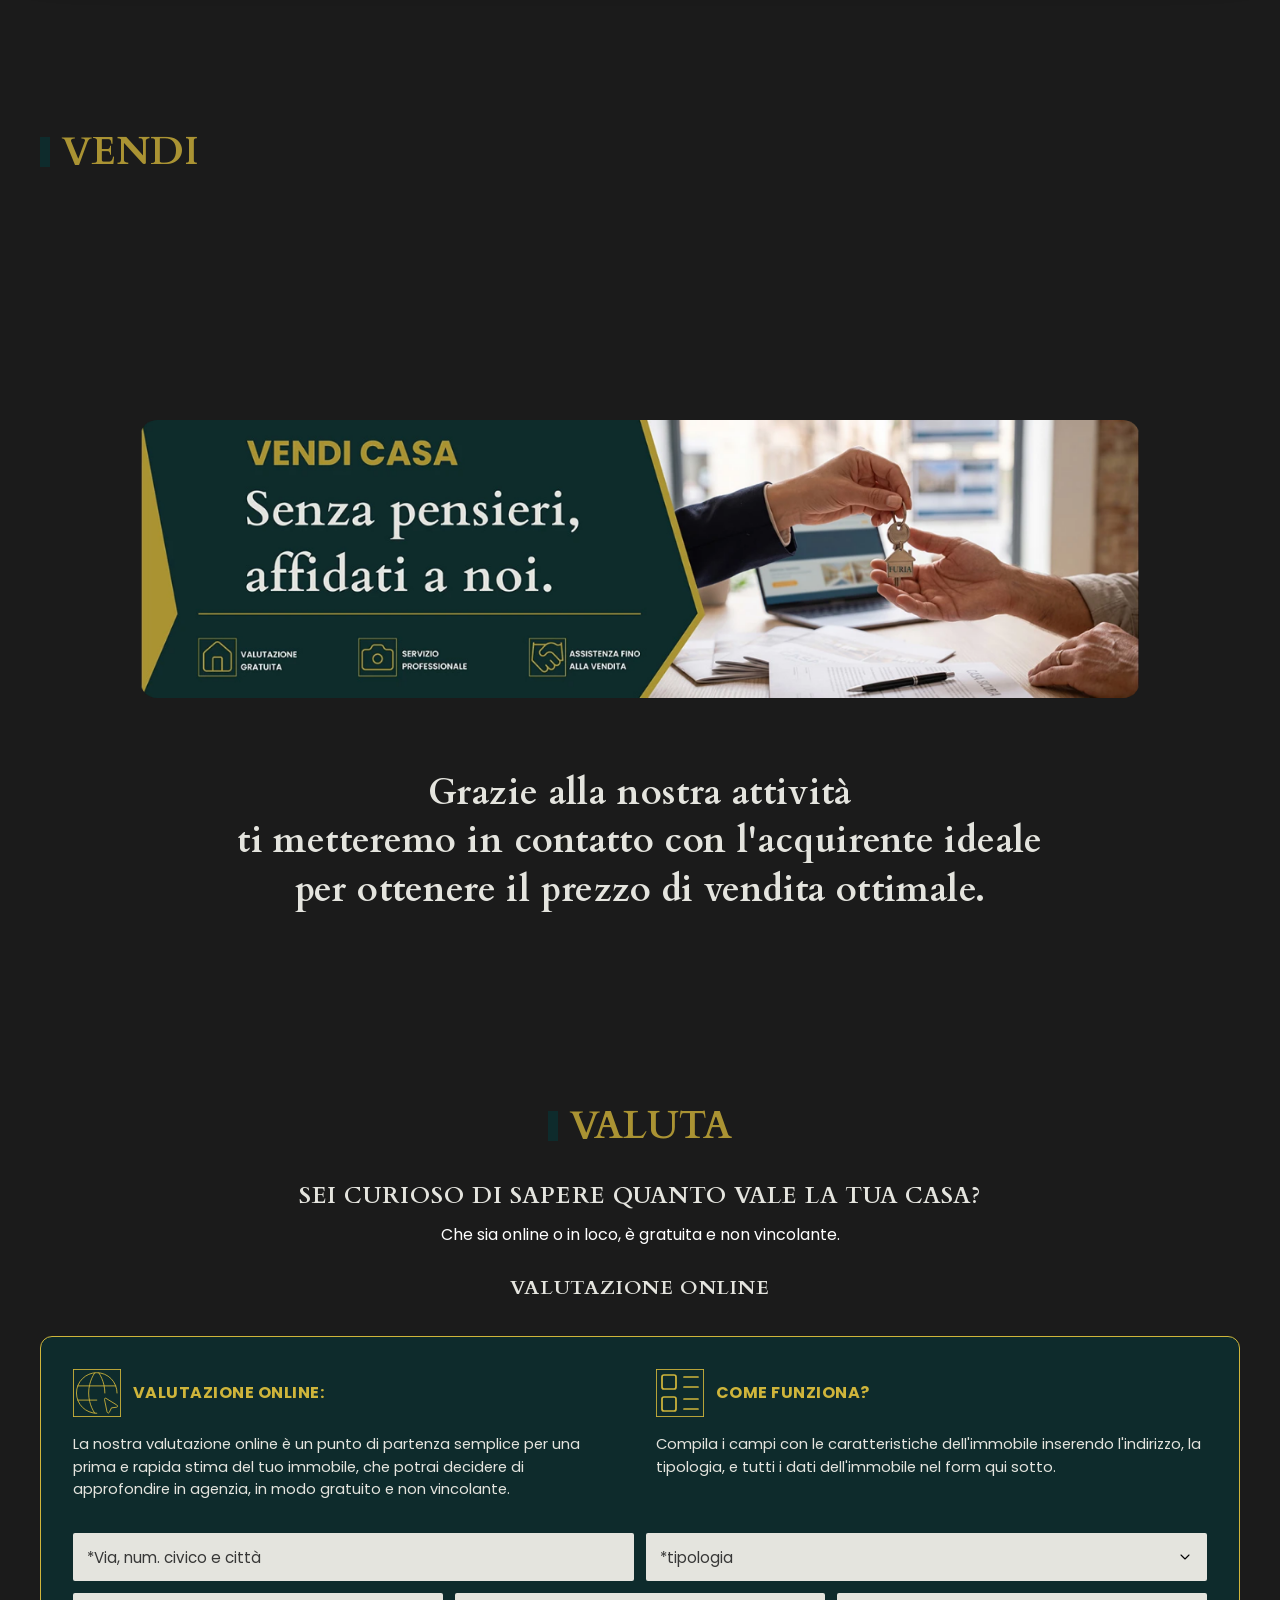
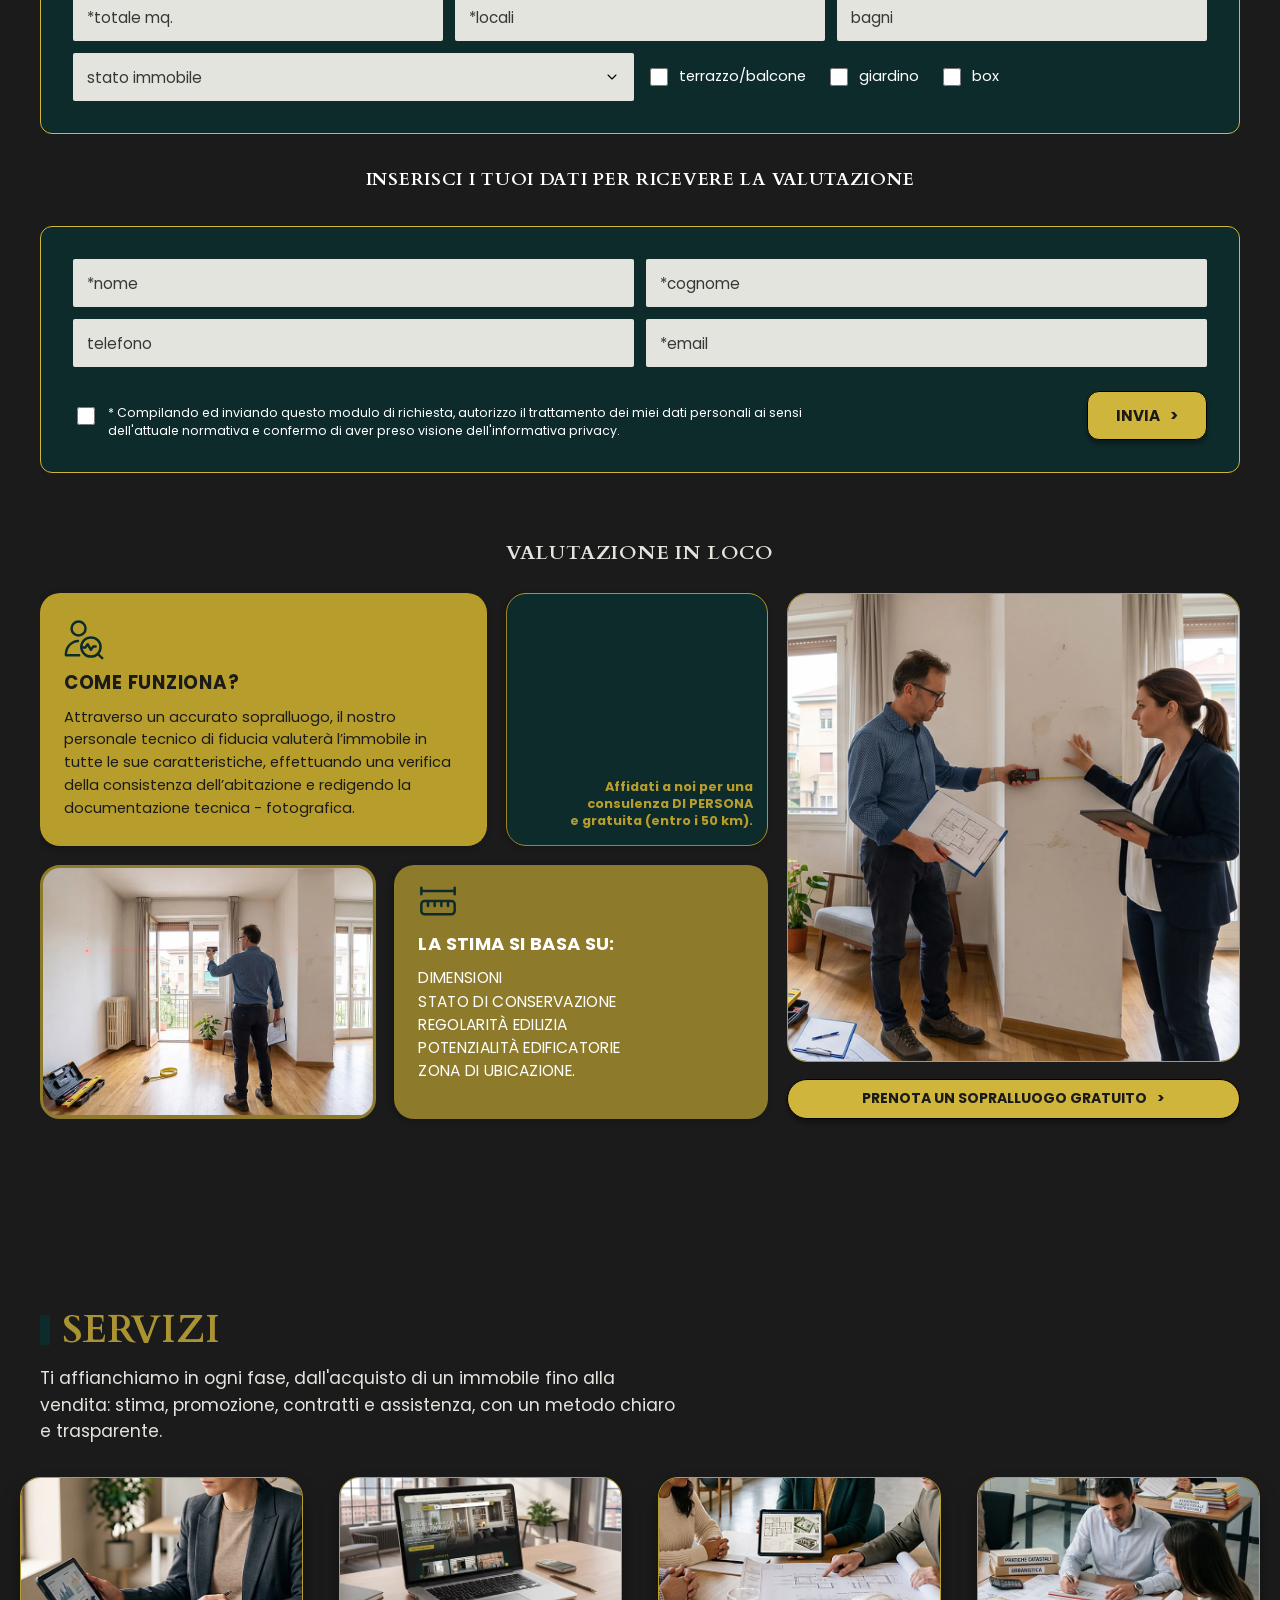
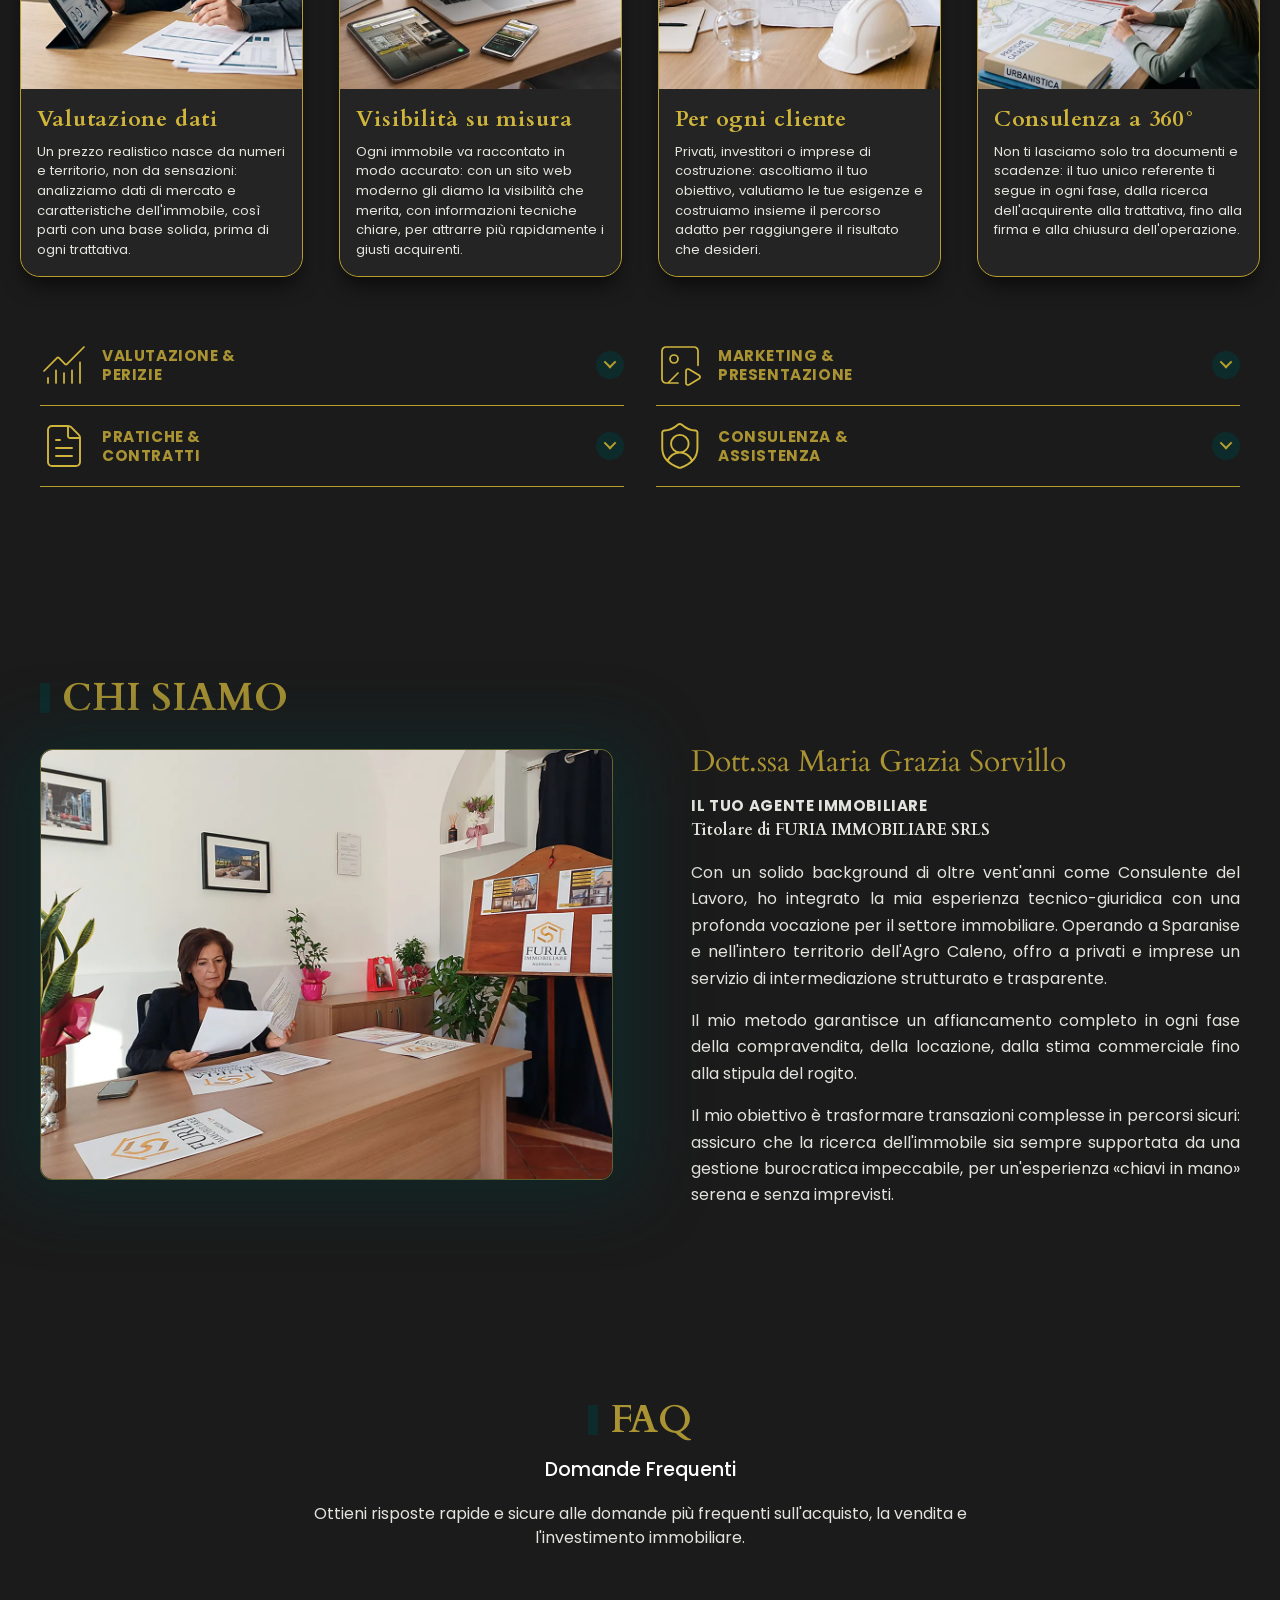
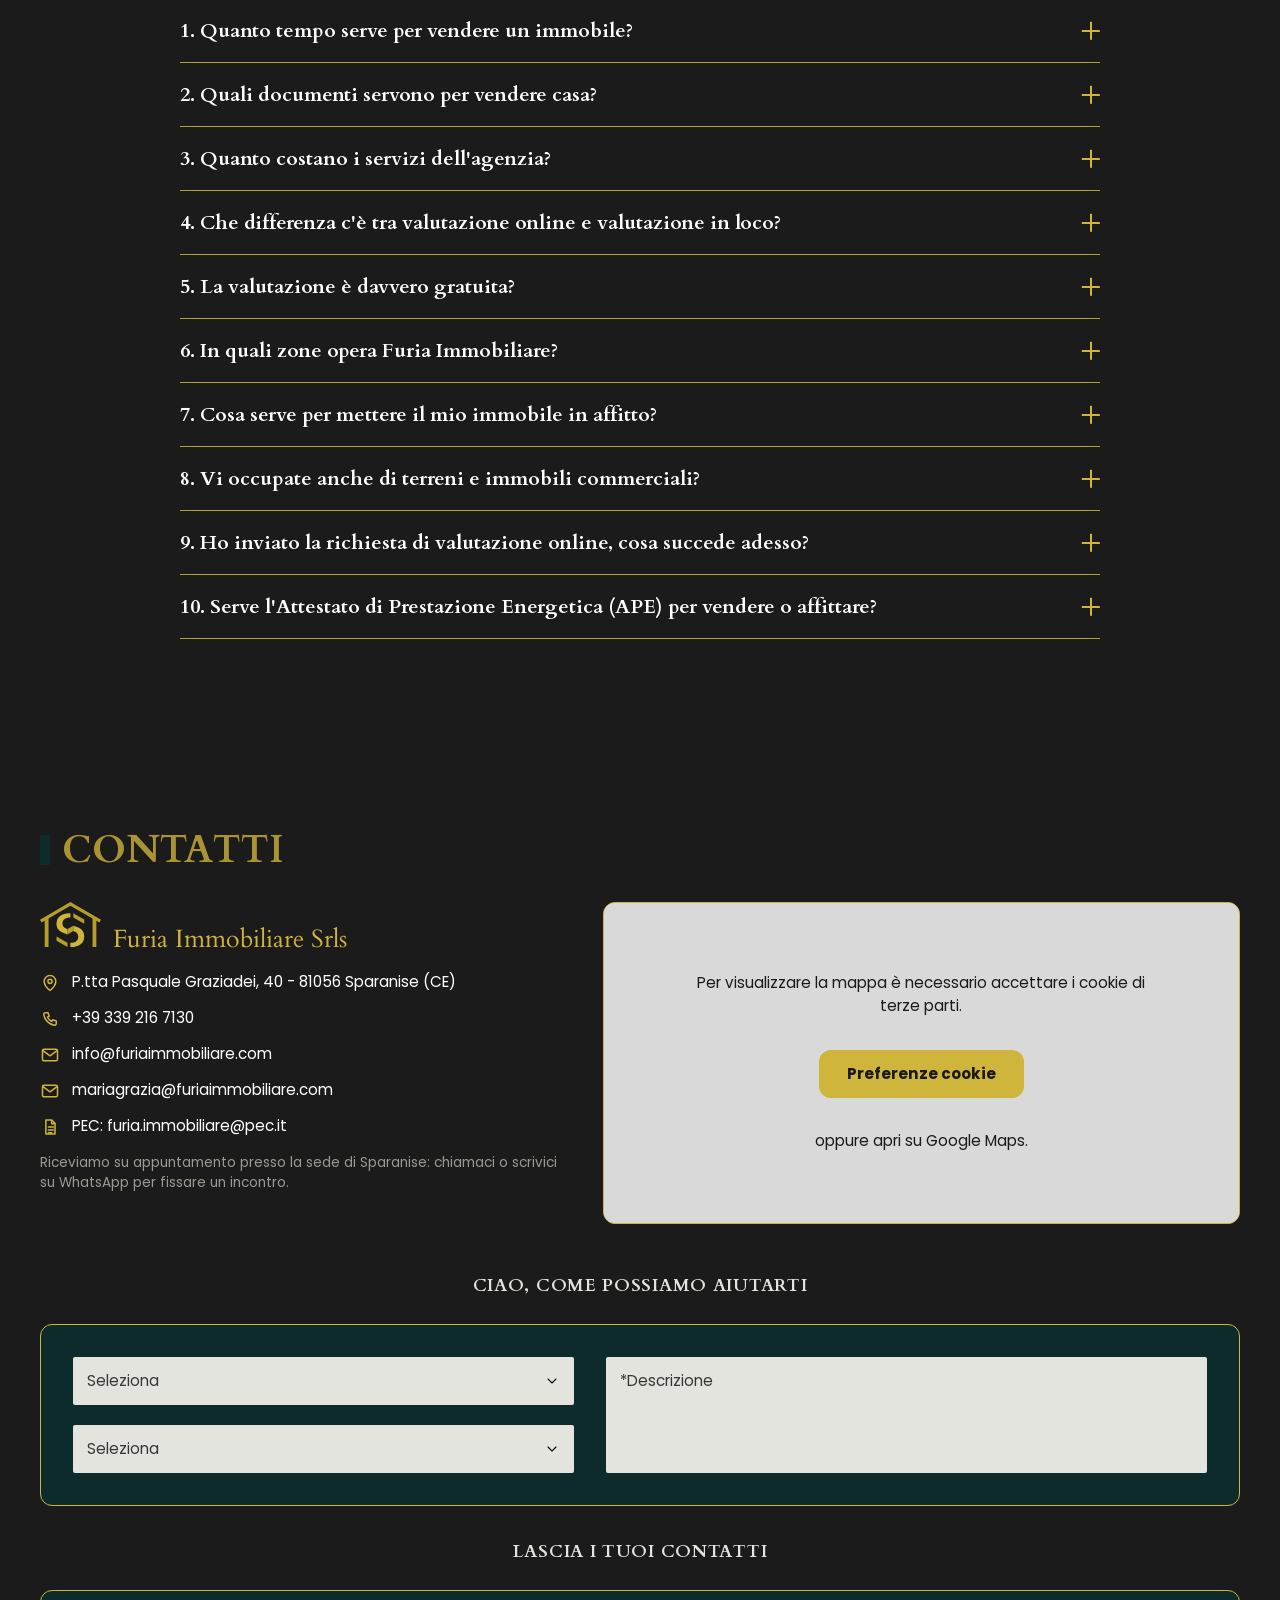
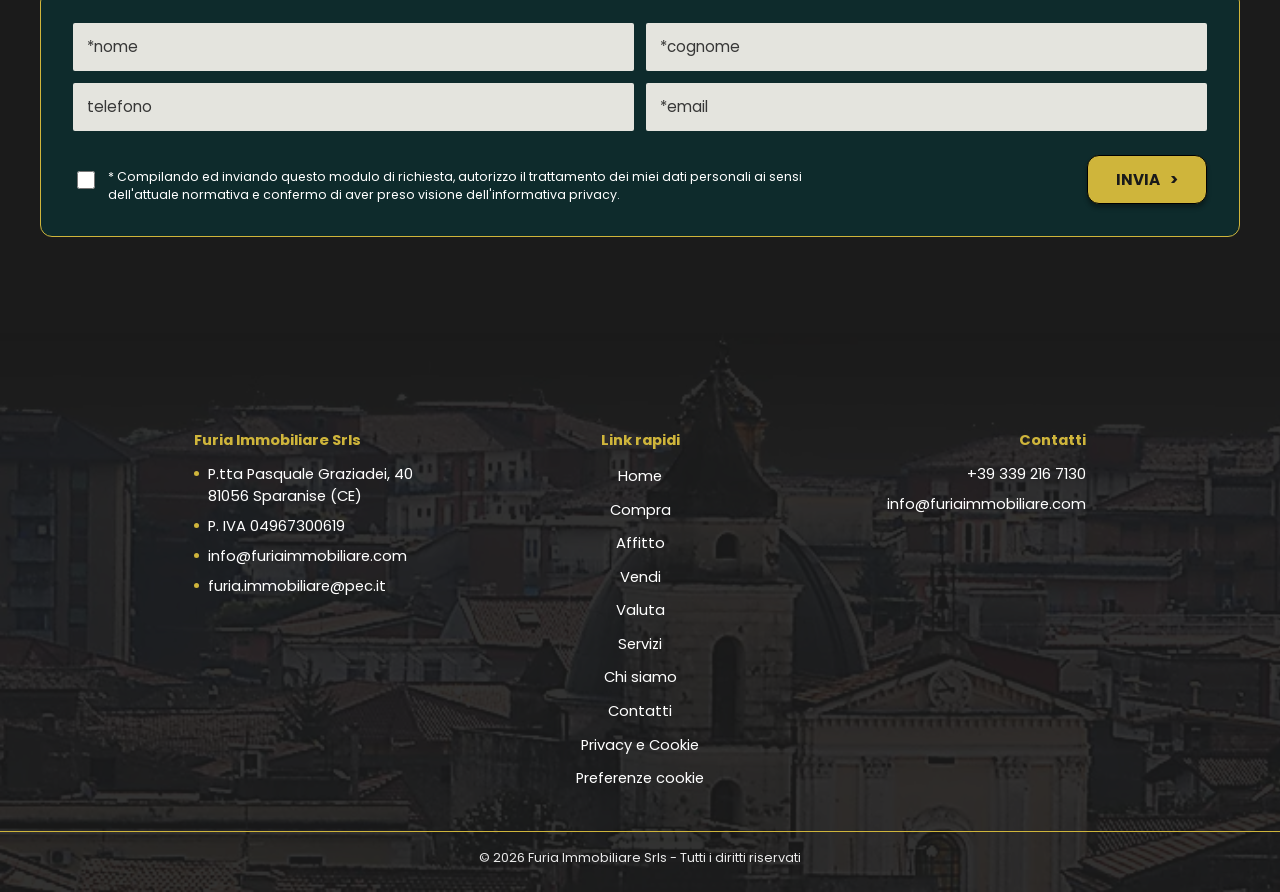
==== commit 9f8b0a7b: "Animazioni scroll/hero per device, ritocchi Valuta/Servizi/Chi siamo e carosello touch. Reveal AOS s" ====
--- a/index.html
+++ b/index.html
@@ -229,13 +229,13 @@
                         <ul class="search-dropdown-menu search-dropdown-menu--tipo" id="searchTipoMenu" role="listbox"
                             hidden>
                             <li role="option" data-value="" aria-selected="true">
-                                <img src="assets/images/icons/icon-Home.svg" alt=""
-                                    class="icon icon--sm icon--cottage" width="18" height="18">
+                                <img src="assets/images/icons/icon-Home.svg" alt="" class="icon icon--sm icon--cottage"
+                                    width="18" height="18">
                                 Tutte
                             </li>
                             <li role="option" data-value="case-ville" aria-selected="false">
-                                <img src="assets/images/icons/icon-Home.svg" alt=""
-                                    class="icon icon--sm icon--cottage" width="18" height="18">
+                                <img src="assets/images/icons/icon-Home.svg" alt="" class="icon icon--sm icon--cottage"
+                                    width="18" height="18">
                                 Case - Ville
                             </li>
                             <li role="option" data-value="appartamenti" aria-selected="false">
@@ -340,8 +340,6 @@
                 </h2>
 
                 <p class="vendi-intro">
-                    <span class="vendi-intro-riga vendi-copy-lead vendi-scroll-fade-down">La vendita di un immobile
-                        richiede una grande professionalità.</span>
                     <span class="vendi-intro-blocco vendi-scroll-fade-down">
                         <span class="vendi-intro-riga vendi-intro-passo">Come primo passo:</span>
                         <span class="vendi-intro-riga vendi-intro-supporto">Valuteremo l'intero potenziale del tuo
@@ -386,6 +384,7 @@
 
                 <p class="valuta-headline">Sei curioso di sapere quanto vale la tua casa?</p>
                 <p class="valuta-subhead">Che sia online o in loco, è gratuita e non vincolante.</p>
+                <p class="valuta-online-titolo">Valutazione online</p>
 
                 <!-- Box 1: Valutazione online + dati immobile -->
                 <form class="valuta-form" id="formValutazioneOnline" novalidate>
@@ -405,16 +404,17 @@
                                     <img src="assets/images/icons/icon-layout-list.svg" alt="" width="48" height="48">
                                     <h3>Come funziona?</h3>
                                 </div>
-                                <p>Compila i campi con le caratteristiche dell'immobile inserendo la tipologia,
-                                    l'indirizzo e tutti i dati dell'immobile nel form qui sotto.</p>
+                                <p>Compila i campi con le caratteristiche dell'immobile inserendo l'indirizzo, la
+                                    tipologia,
+                                    e tutti i dati dell'immobile nel form qui sotto.</p>
                             </div>
                         </div>
 
                         <div class="valuta-campi">
                             <label class="valuta-field valuta-field--full">
                                 <span class="sr-only">Indirizzo (obbligatorio)</span>
-                                <input type="text" name="indirizzo" required
-                                    placeholder="*Via, num. civico e città" autocomplete="street-address">
+                                <input type="text" name="indirizzo" required placeholder="*Via, num. civico e città"
+                                    autocomplete="street-address">
                             </label>
 
                             <div class="valuta-field valuta-field--full valuta-dropdown" data-valuta-dropdown>
@@ -561,9 +561,11 @@
                                     </div>
                                 </article>
                                 <article class="valuta-loco-card valuta-loco-card--lato">
-                                    <p class="valuta-loco-card-lato-testo">Affidati a noi per una<br>
+                                    <p class="valuta-loco-card-lato-testo"><span class="valuta-loco-affidati-prima"><span class="valuta-loco-affidati-riga">Affidati a noi per</span><br
+                                            class="valuta-loco-br--dopo-per"> <span class="valuta-loco-affidati-una">una</span></span><br
+                                        class="valuta-loco-br--dopo-una">
                                         consulenza DI PERSONA<br>
-                                        e gratuita (entro i 50&nbsp;km).</p>
+                                        e gratuita <span class="valuta-loco-km">(entro i 50&nbsp;km).</span></p>
                                 </article>
                             </div>
                             <div class="valuta-loco-card-riga valuta-loco-card-riga--stima">
@@ -628,7 +630,7 @@
                             <div class="vendi-card-media-hover" aria-hidden="true"
                                 style="background-image: url('assets/images/vendi/Valutazione-dati.webp')"></div>
                             <div class="vendi-card-body">
-                                <h3 class="vendi-card-titolo">Valutazione dati</h3>
+                                <h3 class="vendi-card-titolo">Valutazione<br class="vendi-card-titolo-br"> dati</h3>
                                 <p>Un prezzo realistico nasce da numeri e territorio, non da sensazioni:
                                     analizziamo dati di mercato e caratteristiche dell'immobile, così parti con una
                                     base solida, prima di ogni trattativa.</p>
@@ -645,7 +647,7 @@
                             <div class="vendi-card-media-hover" aria-hidden="true"
                                 style="background-image: url('assets/images/vendi/Visibilita-su-misura.webp')"></div>
                             <div class="vendi-card-body">
-                                <h3 class="vendi-card-titolo">Visibilità su misura</h3>
+                                <h3 class="vendi-card-titolo">Visibilità<br class="vendi-card-titolo-br"> su misura</h3>
                                 <p>Ogni immobile va raccontato in modo accurato: con un sito web moderno gli diamo la
                                     visibilità che merita, con informazioni tecniche chiare, per attrarre più
                                     rapidamente i giusti acquirenti.</p>
@@ -662,7 +664,7 @@
                             <div class="vendi-card-media-hover" aria-hidden="true"
                                 style="background-image: url('assets/images/vendi/Per-ogni-cliente.webp')"></div>
                             <div class="vendi-card-body">
-                                <h3 class="vendi-card-titolo">Per ogni cliente</h3>
+                                <h3 class="vendi-card-titolo">Per ogni<br class="vendi-card-titolo-br"> cliente</h3>
                                 <p>Privati, investitori o imprese di costruzione: ascoltiamo il tuo obiettivo,
                                     valutiamo le tue esigenze e costruiamo insieme il percorso adatto per raggiungere
                                     il risultato che desideri.</p>
@@ -679,7 +681,7 @@
                             <div class="vendi-card-media-hover" aria-hidden="true"
                                 style="background-image: url('assets/images/vendi/Consulenza-360.webp')"></div>
                             <div class="vendi-card-body">
-                                <h3 class="vendi-card-titolo">Consulenza a 360°</h3>
+                                <h3 class="vendi-card-titolo">Consulenza<br class="vendi-card-titolo-br"> a 360°</h3>
                                 <p>Non ti lasciamo solo tra documenti e scadenze: il tuo unico referente ti segue in
                                     ogni fase, dalla ricerca dell'acquirente alla trattativa, fino alla firma e alla
                                     chiusura dell'operazione.</p>
@@ -1060,7 +1062,8 @@
                                 <span>PEC: <a href="mailto:furia.immobiliare@pec.it">furia.immobiliare@pec.it</a></span>
                             </li>
                         </ul>
-                        <p class="contatti-nota">Riceviamo su appuntamento presso la sede di Sparanise: chiamaci o scrivici su WhatsApp per fissare un incontro.</p>
+                        <p class="contatti-nota">Riceviamo su appuntamento presso la sede di Sparanise: chiamaci o
+                            scrivici su WhatsApp per fissare un incontro.</p>
                     </div>
 
                     <div class="contatti-mappa">
@@ -1076,8 +1079,7 @@
                             </p>
                         </div>
                         <iframe title="Mappa Furia Immobiliare Srls — Sparanise" loading="lazy"
-                            referrerpolicy="no-referrer-when-downgrade"
-                            class="_iub_cs_activate" data-iub-purposes="3"
+                            referrerpolicy="no-referrer-when-downgrade" class="_iub_cs_activate" data-iub-purposes="3"
                             suppressedsrc="https://www.google.com/maps/embed?pb=!1m18!1m12!1m3!1d1510!2d14.0928183!3d41.18634!2m3!1f0!2f0!3f0!3m2!1i1024!2i768!4f13.1!3m3!1m2!1s0x133ae5368b532e81%3A0x58b1526210bbbf80!2sPiazzetta%20Pasquale%20Graziadei%2C%2040%2C%2081056%20Sparanise%20CE!5e0!3m2!1sit!2sit!4v0!5m2!1sit!2sit"
                             src="about:blank">
                         </iframe>
--- a/style.css
+++ b/style.css
@@ -1245,6 +1245,65 @@
   text-shadow: 1px 2px 1px #000;
 }
 
+/* Mobile / tablet / iPad: fade-right lento e fluido — no desktop mouse */
+@media (max-width: 1366px) {
+  .hero-payoff,
+  .hero-title,
+  .hero-sub {
+    opacity: 0;
+    transform: translate3d(-3.5rem, 0, 0);
+    transition:
+      opacity 1.15s cubic-bezier(0.33, 1, 0.68, 1),
+      transform 1.2s cubic-bezier(0.22, 1, 0.36, 1);
+  }
+
+  .hero-payoff.is-in-view,
+  .hero-title.is-in-view,
+  .hero-sub.is-in-view {
+    opacity: 1;
+    transform: translate3d(0, 0, 0);
+  }
+
+  /* CTA: fade-up, stesso ritmo */
+  .hero a.btn.btn--oro.hero-cta {
+    opacity: 0;
+    transform: translate3d(0, 2.5rem, 0);
+    transition:
+      opacity 1.15s cubic-bezier(0.33, 1, 0.68, 1),
+      transform 1.2s cubic-bezier(0.22, 1, 0.36, 1),
+      background 0.2s ease,
+      box-shadow 0.2s ease,
+      filter 0.2s ease;
+  }
+
+  .hero a.btn.btn--oro.hero-cta.is-in-view {
+    opacity: 1;
+    transform: translate3d(0, 0, 0);
+  }
+}
+
+@media (max-width: 1366px) and (prefers-reduced-motion: reduce) {
+  .hero-payoff,
+  .hero-title,
+  .hero-sub,
+  .hero a.btn.btn--oro.hero-cta {
+    opacity: 1;
+    transform: none;
+    transition: none;
+  }
+}
+
+/* Desktop mouse: niente fade hero (annulla la regola ≤1366) */
+@media (min-width: 1024px) and (hover: hover) and (pointer: fine) {
+  .hero-payoff,
+  .hero-title,
+  .hero-sub,
+  .hero a.btn.btn--oro.hero-cta {
+    opacity: 1;
+    transform: none;
+  }
+}
+
 .hero-cta {
   text-transform: lowercase;
   border: 1px solid #000;
@@ -1289,14 +1348,16 @@
   text-transform: lowercase;
 }
 
-/* Mobile portrait stretti: CTA hero su un solo rigo */
-@media (max-width: 349px) and (orientation: portrait) {
+/* Mobile portrait: CTA hero sempre su un solo rigo */
+@media (max-width: 599px) and (orientation: portrait) {
   .hero a.btn.btn--oro.hero-cta {
     white-space: nowrap;
-    font-size: 0.78rem;
+    font-size: clamp(0.72rem, 3.6vw, 0.88rem);
     padding-left: 12px;
     padding-right: 12px;
     gap: 6px;
+    max-width: 100%;
+    width: fit-content;
   }
 }
 
@@ -1816,6 +1877,9 @@
   -ms-overflow-style: none;
   padding: 4px 2px 12px;
   cursor: grab;
+  /* Swipe orizzontale nativo (phone landscape / Android) */
+  -webkit-overflow-scrolling: touch;
+  touch-action: pan-x pan-y;
 }
 
 .carousel-track::-webkit-scrollbar {
@@ -2456,22 +2520,11 @@
   color: var(--colore-testo);
 }
 
-/* Solo la prima riga: un filo più piccola, maiuscolo */
-.vendi-intro-riga.vendi-copy-lead {
-  font-size: clamp(0.95rem, 2vw, 1.55rem);
-  text-transform: uppercase;
-}
-
-/* Aria tra headline e il blocco successivo */
-.vendi-copy-lead+.vendi-intro-blocco {
-  margin-top: 0.65em;
-}
-
 .vendi-intro-blocco {
   display: block;
 }
 
-/* Fade-down allo scroll (frase singola + blocco «Come primo passo») */
+/* Fade-down allo scroll (blocco «Come primo passo») */
 .vendi-scroll-fade-down {
   opacity: 0;
   transform: translateY(-4.5rem);
@@ -3130,7 +3183,7 @@
 .valuta-headline {
   margin: 0 0 var(--spazio-2);
   font-family: var(--font-titoli);
-  font-size: clamp(1.05rem, 2.2vw, 1.35rem);
+  font-size: clamp(1.05rem, 2.5vw, 1.45rem);
   font-weight: 700;
   letter-spacing: 0.04em;
   text-transform: uppercase;
@@ -3139,10 +3192,22 @@
 }
 
 .valuta-subhead {
-  margin: 0 0 var(--spazio-6);
+  margin: 0 0 var(--spazio-4);
   text-align: center;
   font-size: 1rem;
   color: #fff;
+}
+
+/* Stessa misura di «Valutazione in loco» */
+.valuta-online-titolo {
+  margin: 0 0 var(--spazio-5);
+  font-family: var(--font-titoli);
+  font-size: clamp(1.05rem, 2vw, 1.25rem);
+  font-weight: 700;
+  letter-spacing: 0.04em;
+  text-transform: uppercase;
+  text-align: center;
+  color: #E4E4DE;
 }
 
 .valuta-form {
@@ -3545,8 +3610,9 @@
   }
 }
 
-/* Reveal allo scroll: solo desktop mouse (no tablet/iPad touch) */
-@media (min-width: 1024px) and (hover: hover) and (pointer: fine) {
+/* Reveal allo scroll: desktop mouse + tablet/iPad landscape ≥1220px */
+@media (min-width: 1024px) and (hover: hover) and (pointer: fine),
+(min-width: 1220px) and (orientation: landscape) {
 
   /* Clip spento fino a fine animazione (se torna subito, restano nel box) */
   .sezione-valuta:has(.valuta-loco:not(.is-reveal-done)),
@@ -3618,7 +3684,8 @@
   }
 }
 
-@media (min-width: 1024px) and (hover: hover) and (pointer: fine) and (prefers-reduced-motion: reduce) {
+@media (min-width: 1024px) and (hover: hover) and (pointer: fine) and (prefers-reduced-motion: reduce),
+(min-width: 1220px) and (orientation: landscape) and (prefers-reduced-motion: reduce) {
 
   .valuta-loco-card--stima-testo,
   .valuta-loco-card--stima-lato,
@@ -4114,6 +4181,22 @@
     white-space: normal;
     max-width: 100%;
     overflow-wrap: break-word;
+  }
+
+  /* «(entro i 50 km).» sempre su un solo rigo */
+  .valuta-loco-km {
+    white-space: nowrap;
+  }
+}
+
+/* Sotto i 345px: «Affidati a noi per una» su un solo rigo */
+@media (max-width: 344px) and (orientation: portrait) {
+  .valuta-loco-br--dopo-per {
+    display: none;
+  }
+
+  .valuta-loco-affidati-prima {
+    white-space: nowrap;
   }
 }
 
@@ -4175,6 +4258,30 @@
     opacity: 1;
     translate: 0 0;
   }
+
+  /* Default ≥344px: «Affidati a noi per una» su un rigo */
+  .valuta-loco-br--dopo-per {
+    display: none;
+  }
+
+  .valuta-loco-affidati-prima {
+    white-space: nowrap;
+  }
+}
+
+/* 345–365px: «Affidati a noi per» / «una consulenza…» */
+@media (min-width: 345px) and (max-width: 365px) and (orientation: portrait) {
+  .valuta-loco-br--dopo-per {
+    display: block;
+  }
+
+  .valuta-loco-br--dopo-una {
+    display: none;
+  }
+
+  .valuta-loco-affidati-prima {
+    white-space: normal;
+  }
 }
 
 @media (min-width: 344px) and (max-width: 599px) and (orientation: portrait) and (prefers-reduced-motion: reduce) {
@@ -4335,6 +4442,74 @@
     align-self: auto;
     max-width: calc(100% - 24px);
     width: fit-content;
+  }
+}
+
+/* Tablet / iPad portrait ≥600px: «Affidati a noi per una» su un solo rigo */
+@media (min-width: 600px) and (max-width: 1366px) and (orientation: portrait) {
+  .valuta-loco-br--dopo-per {
+    display: none;
+  }
+
+  .valuta-loco-affidati-prima {
+    white-space: nowrap;
+  }
+}
+
+/* Da 768px in poi (tutti i modelli): «Affidati a noi per una» su un solo rigo */
+@media (min-width: 768px) {
+  .valuta-loco-br--dopo-per {
+    display: none;
+  }
+
+  .valuta-loco-affidati-prima {
+    white-space: nowrap;
+  }
+}
+
+/* Tablet / iPad portrait 600–1024: reveal AOS card Valuta in loco */
+@media (min-width: 600px) and (max-width: 1024px) and (orientation: portrait) {
+  .valuta-loco-card--come {
+    opacity: 0;
+    transform: translate3d(0, -2.5rem, 0);
+    transition: opacity 0.7s ease, transform 0.7s ease;
+  }
+
+  .valuta-loco-card--stima-testo {
+    opacity: 0;
+    transform: translate3d(-2.5rem, 0, 0);
+    transition: opacity 0.7s ease, transform 0.7s ease;
+  }
+
+  .valuta-loco-card--stima-lato {
+    opacity: 0;
+    transform: translate3d(2.5rem, 0, 0);
+    transition: opacity 0.7s ease, transform 0.7s ease;
+  }
+
+  article.valuta-loco-card.valuta-loco-card--lato {
+    opacity: 0;
+    transform: translate3d(0, 2.5rem, 0);
+    transition: opacity 0.7s ease, transform 0.7s ease;
+  }
+
+  .valuta-loco-card--come.is-in-view,
+  .valuta-loco-card--stima-testo.is-in-view,
+  .valuta-loco-card--stima-lato.is-in-view,
+  article.valuta-loco-card.valuta-loco-card--lato.is-in-view {
+    opacity: 1;
+    transform: translate3d(0, 0, 0);
+  }
+}
+
+@media (min-width: 600px) and (max-width: 1024px) and (orientation: portrait) and (prefers-reduced-motion: reduce) {
+  .valuta-loco-card--come,
+  .valuta-loco-card--stima-testo,
+  .valuta-loco-card--stima-lato,
+  article.valuta-loco-card.valuta-loco-card--lato {
+    opacity: 1;
+    transform: none;
+    transition: none;
   }
 }
 
@@ -4675,6 +4850,18 @@
   margin-bottom: var(--spazio-6);
 }
 
+/* Default: titoli card su una riga (br nascosto) */
+.sezione-servizi .vendi-card-titolo-br {
+  display: none;
+}
+
+/* Landscape <1107px: titoli sempre su due righe */
+@media (max-width: 1106px) and (orientation: landscape) {
+  .sezione-servizi .vendi-card-titolo-br {
+    display: block;
+  }
+}
+
 /* Solo mobile portrait: fade-up tipo AOS (atterraggio con saltello) */
 @media (max-width: 599px) and (orientation: portrait) {
   .sezione-servizi .vendi-card {
@@ -4931,6 +5118,28 @@
   border-radius: var(--raggio-md);
 }
 
+/* Solo mobile portrait: fade-left tipo AOS (duration 500) */
+@media (max-width: 599px) and (orientation: portrait) {
+  .chi-siamo-foto {
+    opacity: 0;
+    transform: translate3d(100px, 0, 0);
+    transition: opacity 500ms ease, transform 500ms ease;
+  }
+
+  .chi-siamo-foto.is-in-view {
+    opacity: 1;
+    transform: translate3d(0, 0, 0);
+  }
+}
+
+@media (max-width: 599px) and (orientation: portrait) and (prefers-reduced-motion: reduce) {
+  .chi-siamo-foto {
+    opacity: 1;
+    transform: none;
+    transition: none;
+  }
+}
+
 .chi-siamo-bio-nome {
   margin: 0 0 var(--spazio-2);
   font-family: var(--font-titoli);
@@ -5009,11 +5218,72 @@
     width: 95%;
     max-width: 95%;
     justify-self: start;
+    /* Fade-right tipo AOS (duration 500) */
+    opacity: 0;
+    transform: translate3d(-100px, 0, 0);
+    transition: opacity 500ms ease, transform 500ms ease;
+  }
+
+  .chi-siamo-foto.is-in-view {
+    opacity: 1;
+    transform: translate3d(0, 0, 0);
   }
 
   /* Bio 3mm più in alto */
   .chi-siamo-bio {
     margin-top: -3mm;
+  }
+}
+
+@media (min-width: 1024px) and (prefers-reduced-motion: reduce) {
+  .chi-siamo-foto {
+    opacity: 1;
+    transform: none;
+    transition: none;
+  }
+}
+
+/* Tablet / iPad portrait: fade-right tipo AOS (duration 500; dopo desktop per iPad Pro) */
+@media (min-width: 600px) and (max-width: 1366px) and (orientation: portrait) {
+  .chi-siamo-foto {
+    opacity: 0;
+    transform: translate3d(-100px, 0, 0);
+    transition: opacity 500ms ease, transform 500ms ease;
+  }
+
+  .chi-siamo-foto.is-in-view {
+    opacity: 1;
+    transform: translate3d(0, 0, 0);
+  }
+}
+
+@media (min-width: 600px) and (max-width: 1366px) and (orientation: portrait) and (prefers-reduced-motion: reduce) {
+  .chi-siamo-foto {
+    opacity: 1;
+    transform: none;
+    transition: none;
+  }
+}
+
+/* Mobile / tablet / iPad landscape: fade-right tipo AOS (duration 500) */
+@media (max-width: 1366px) and (orientation: landscape) {
+  .chi-siamo-foto {
+    opacity: 0;
+    transform: translate3d(-100px, 0, 0);
+    transition: opacity 500ms ease, transform 500ms ease;
+  }
+
+  .chi-siamo-foto.is-in-view {
+    opacity: 1;
+    transform: translate3d(0, 0, 0);
+  }
+}
+
+@media (max-width: 1366px) and (orientation: landscape) and (prefers-reduced-motion: reduce) {
+  .chi-siamo-foto {
+    opacity: 1;
+    transform: none;
+    transition: none;
   }
 }
 
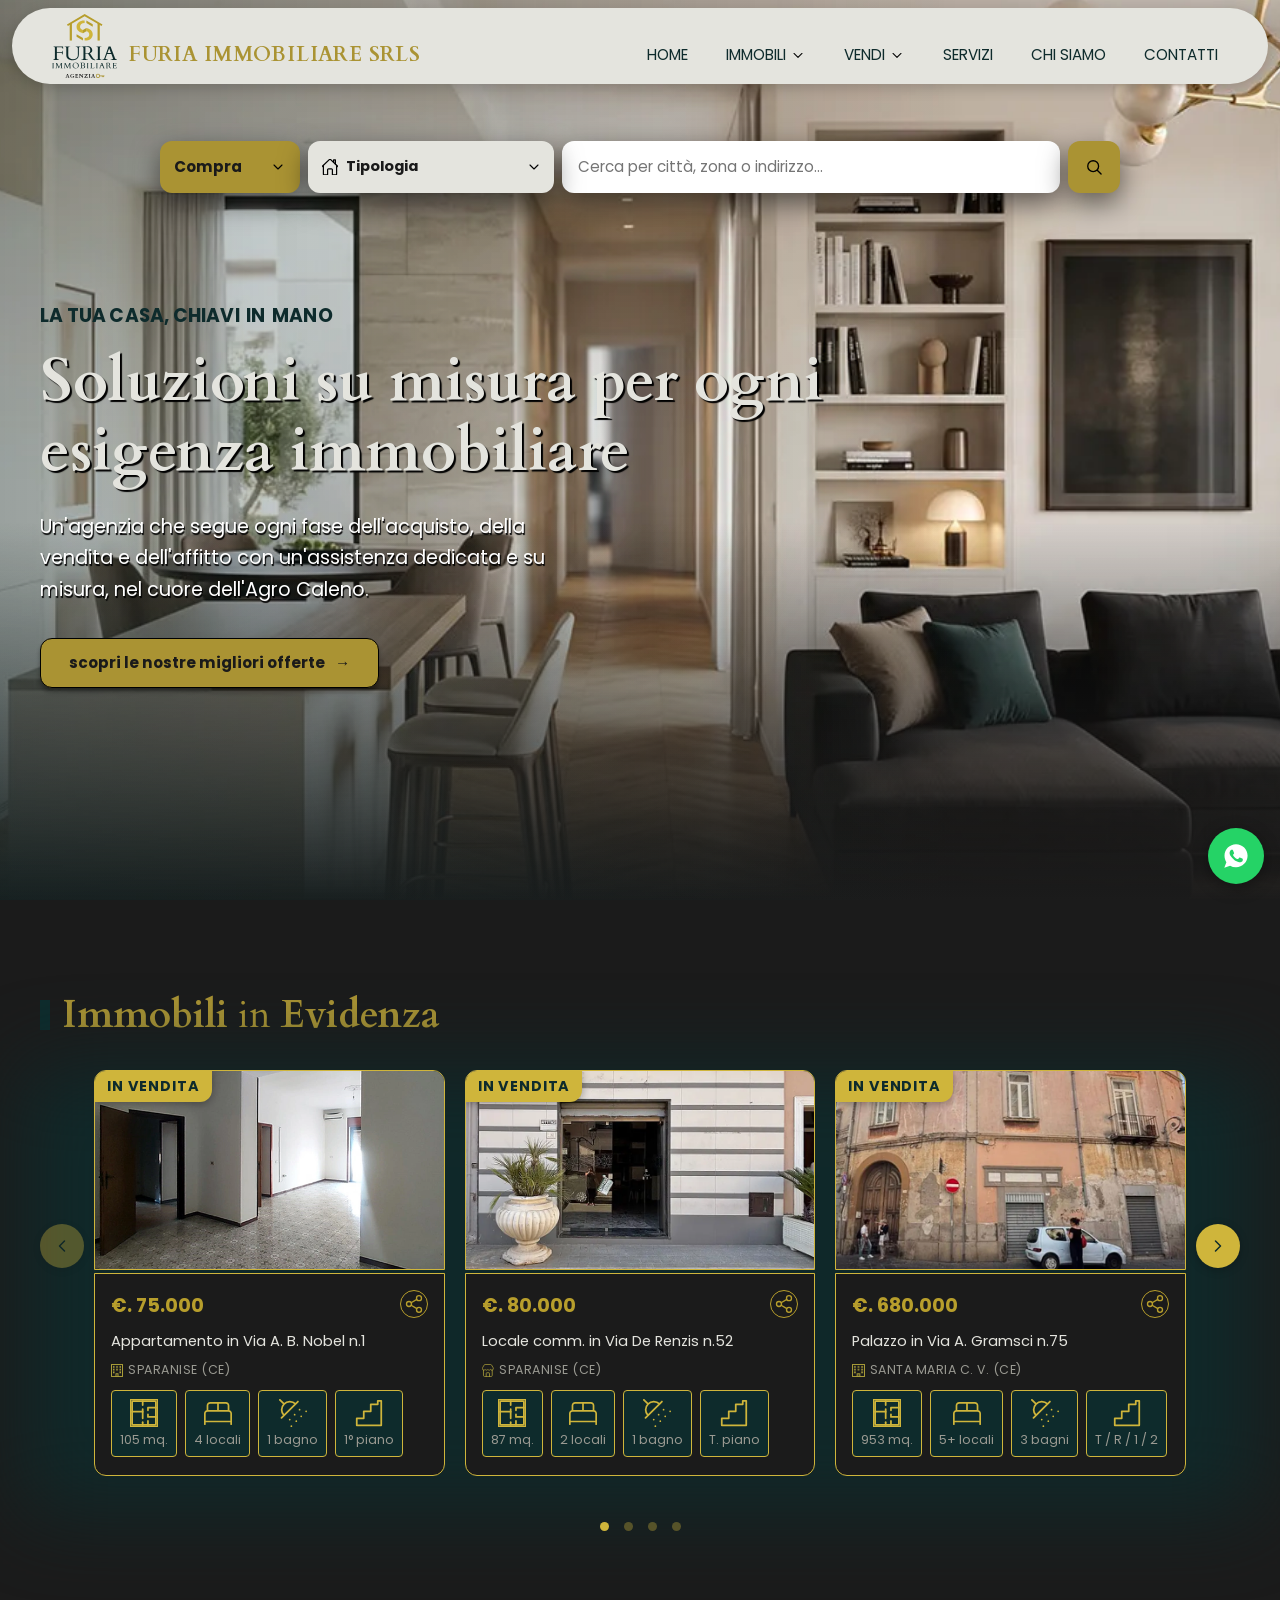
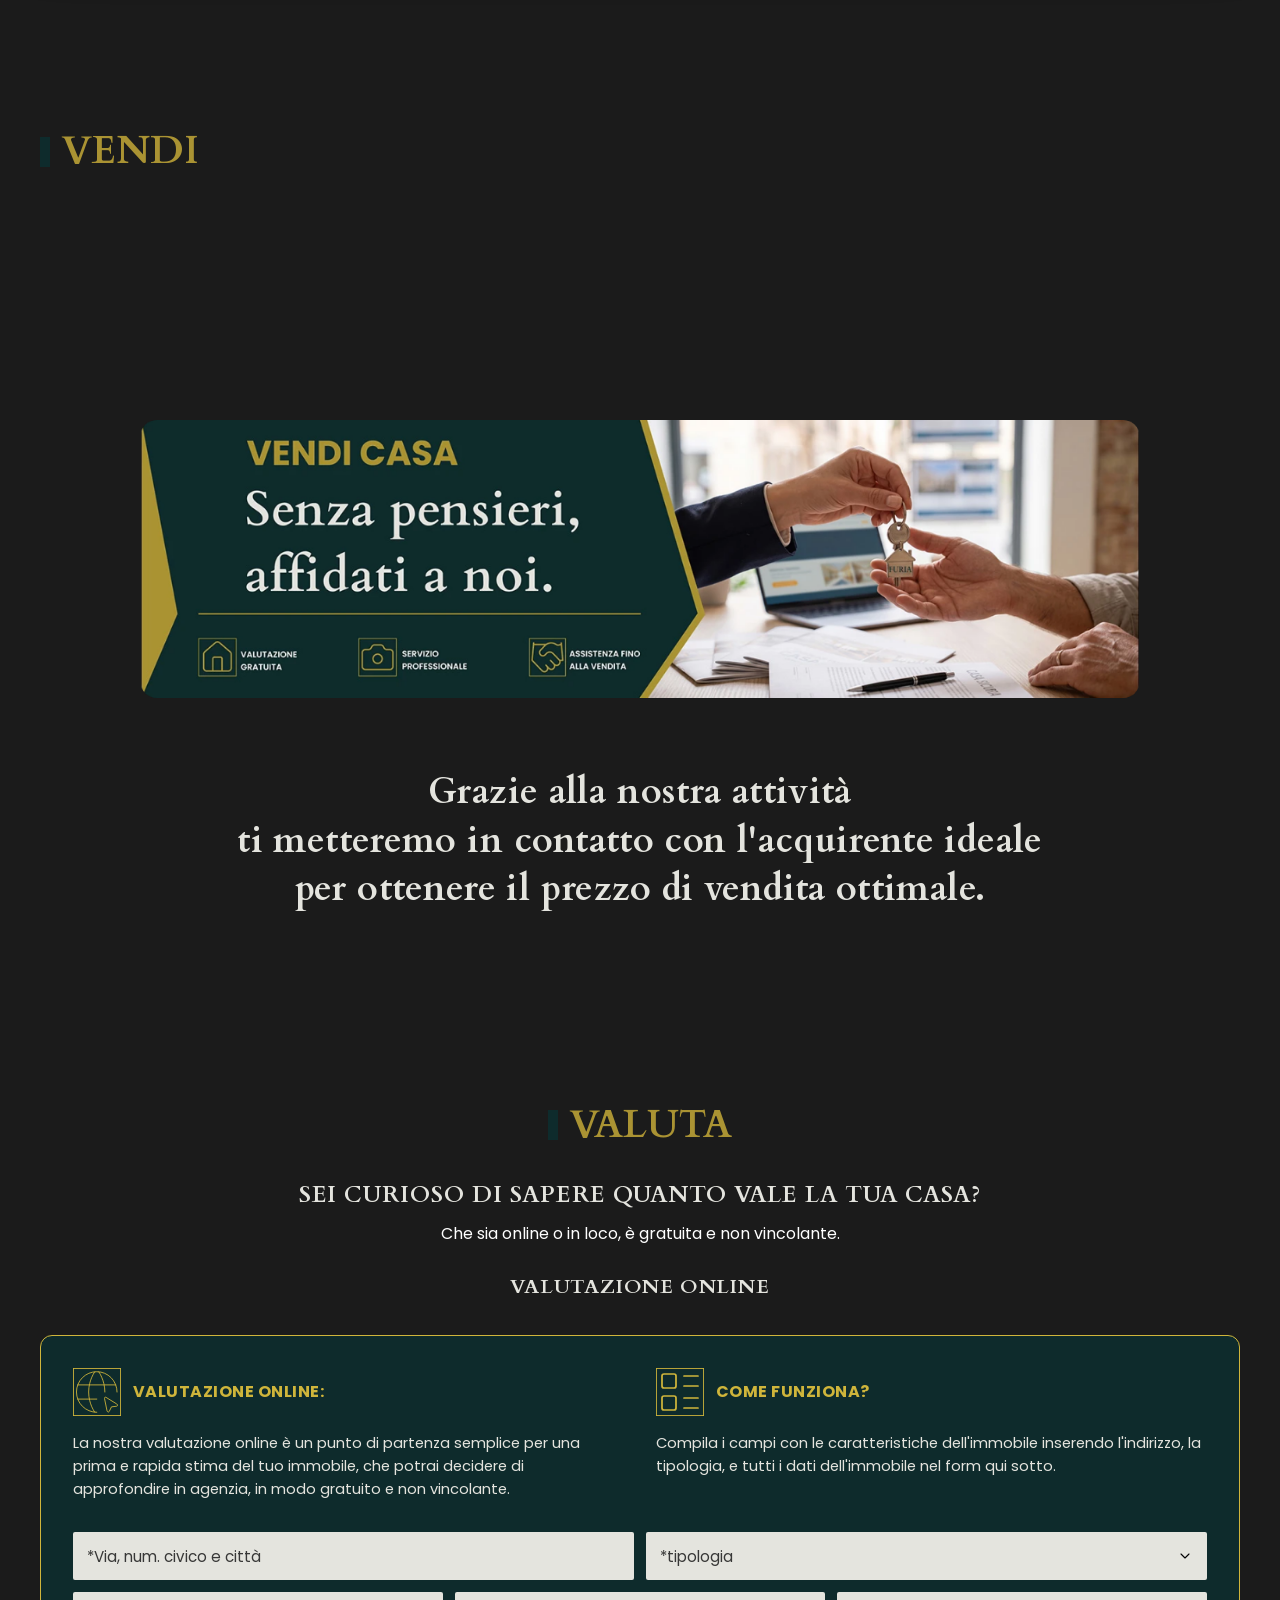
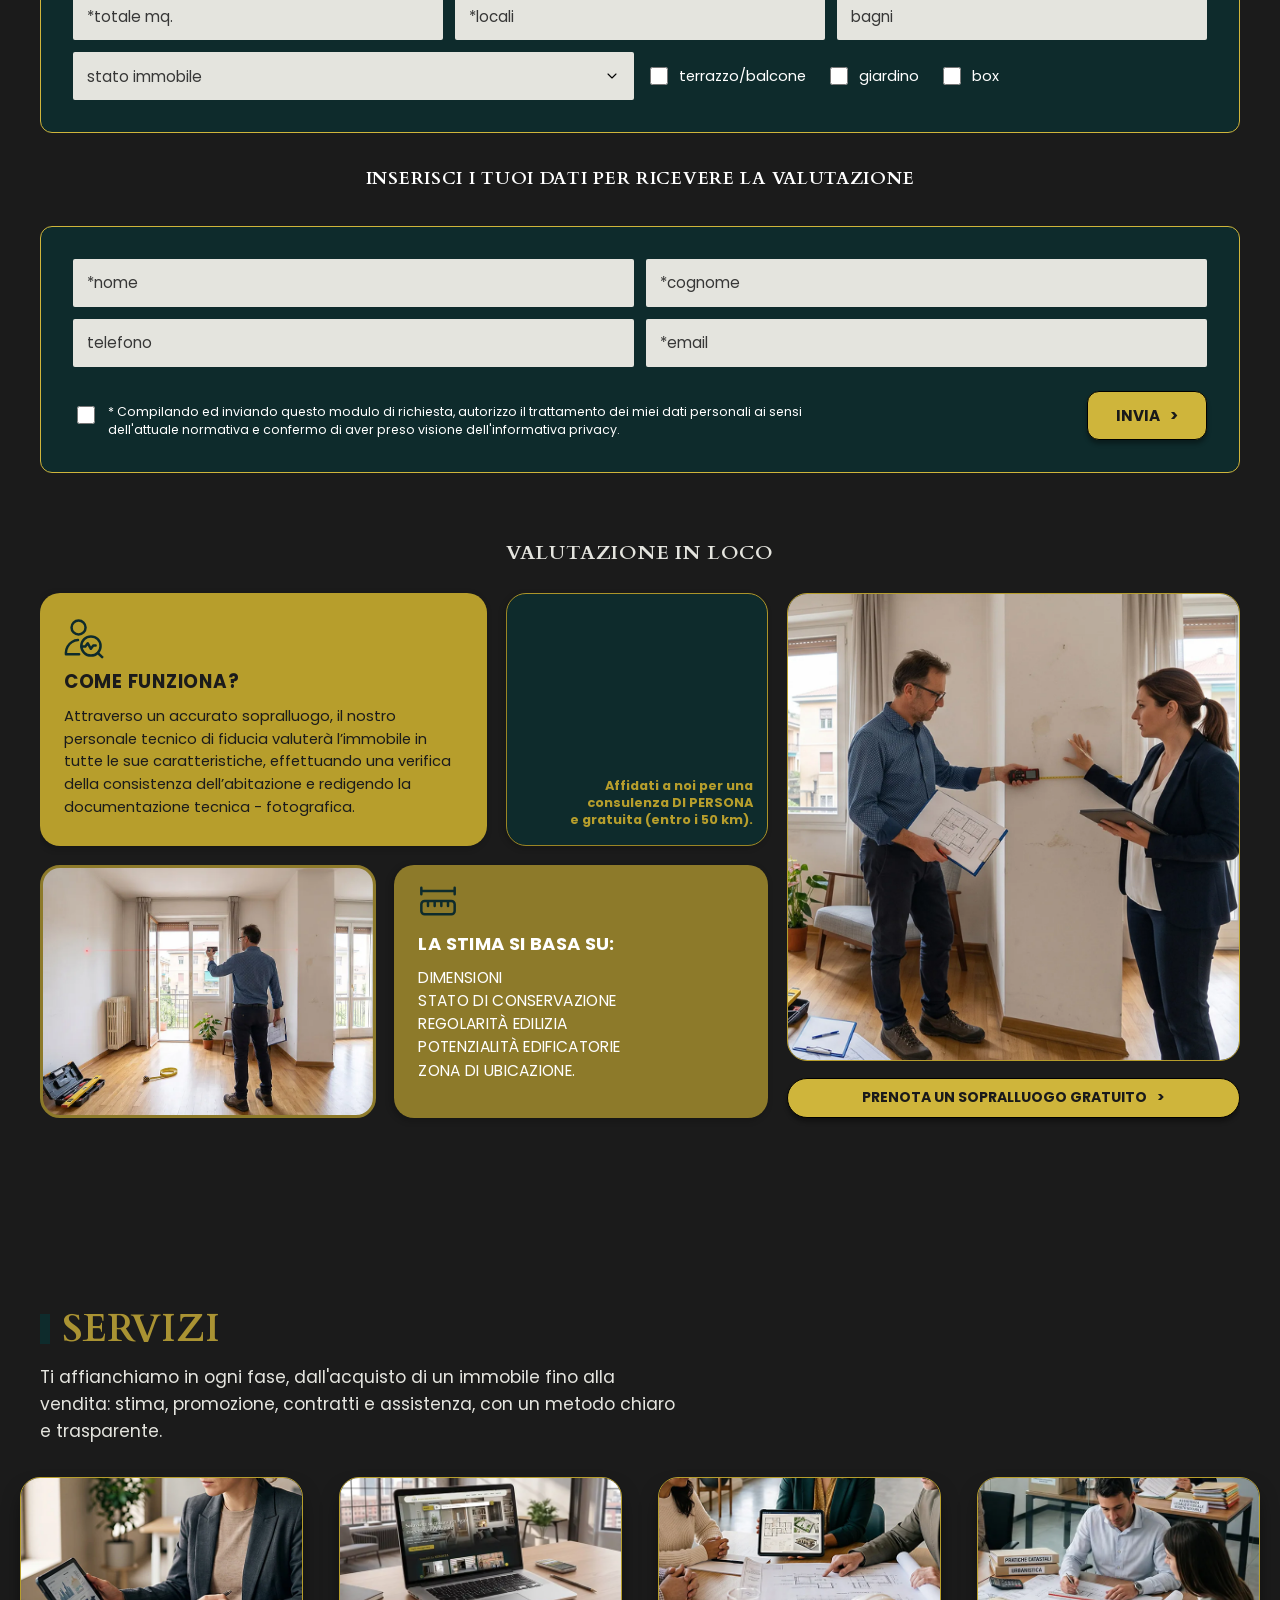
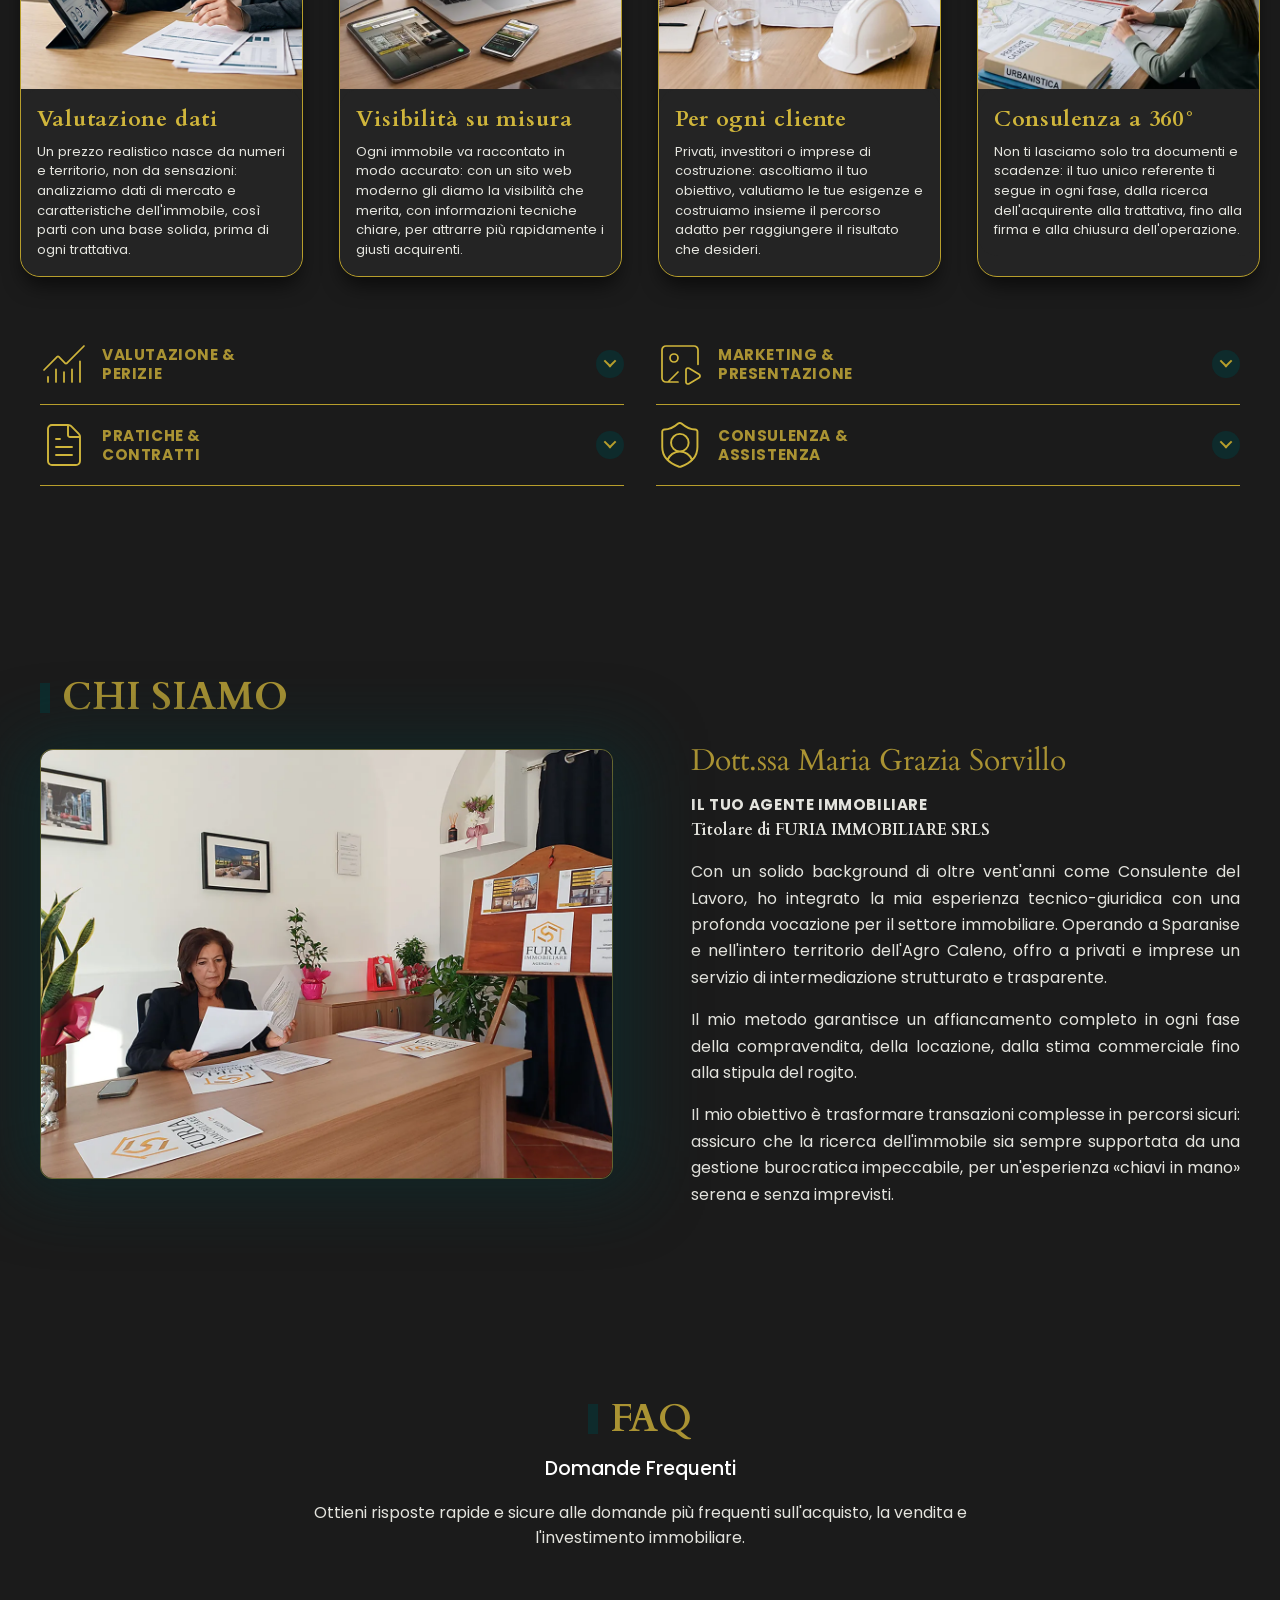
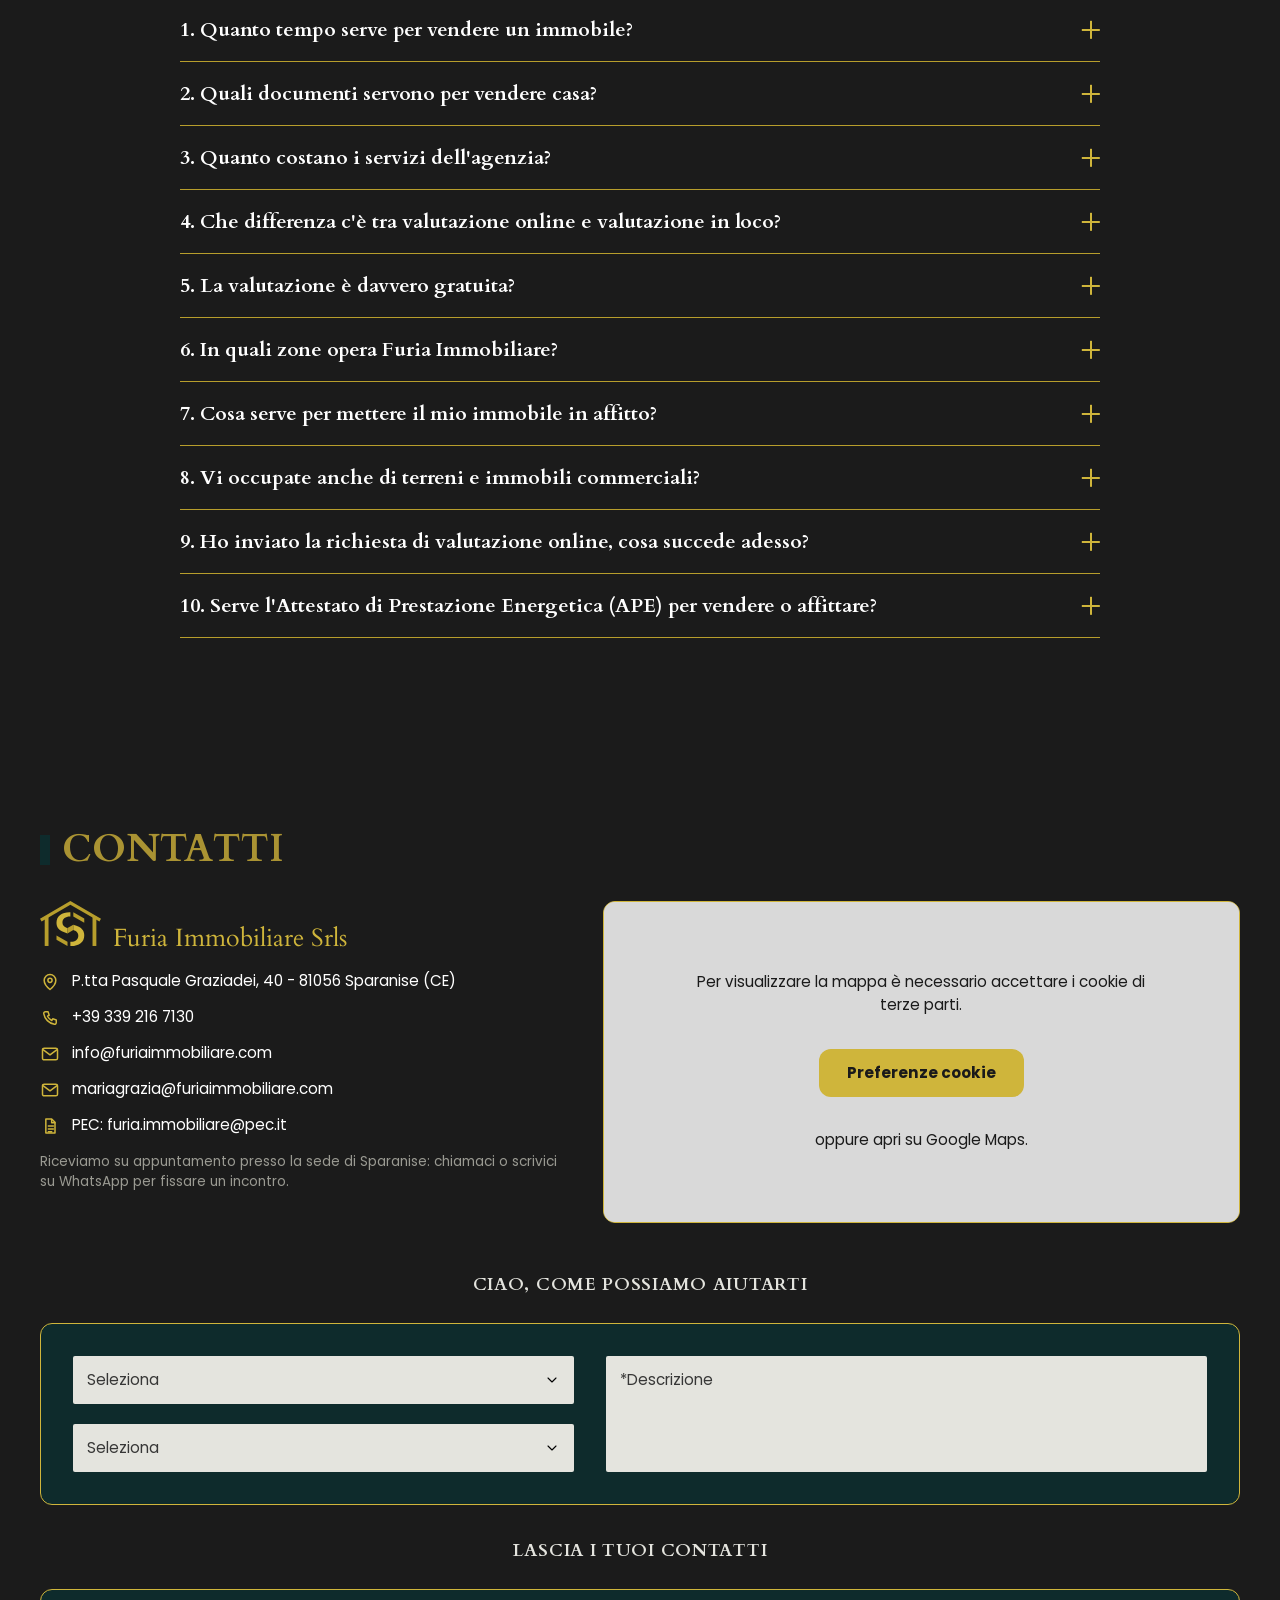
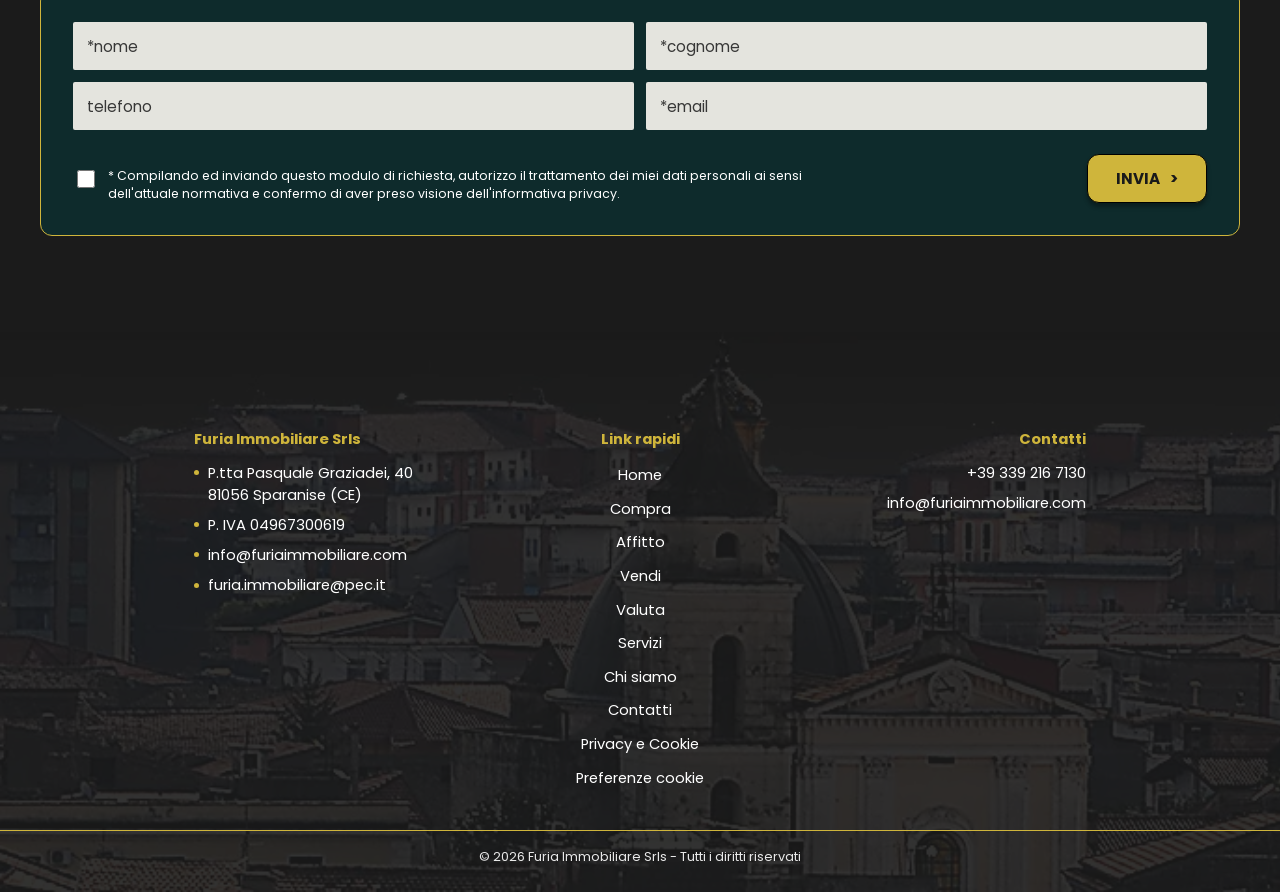
==== commit eb8b0254: "Fix Lighthouse, hero a 110% e effetti di comparsa una sola volta per sessione - Banner Vendi: width/" ====
--- a/index.html
+++ b/index.html
@@ -354,7 +354,7 @@
             <div class="vendi-banner" id="vendiBannerTrack">
                 <div class="vendi-banner-scala" id="vendiBannerScala">
                     <img class="vendi-banner-desktop" src="assets/images/banner-vendi-casa.webp"
-                        alt="Vendi casa senza pensieri, affidati a noi" width="1920" height="700" loading="lazy">
+                        alt="Vendi casa senza pensieri, affidati a noi" width="1440" height="400" loading="lazy">
                 </div>
 
                 <div class="vendi-banner-mobile">
--- a/style.css
+++ b/style.css
@@ -770,9 +770,9 @@
 /* Cinematico solo ≥1280px in landscape (desktop + tablet/iPad larghi) */
 @media (min-width: 1280px) and (orientation: landscape) {
   .hero {
-    height: 100dvh;
+    height: auto;
     min-height: 100dvh;
-    max-height: 100dvh;
+    max-height: none;
   }
 
   /* Stato a riposo (visite successive): solo interno + UI, niente animazione */
@@ -1563,7 +1563,7 @@
   }
 
   .hero-content {
-    margin-left: -3cm;
+    margin-left: max(-3cm, calc(-8px - (100vw - 1280px) / 2));
   }
 }
 
@@ -2306,23 +2306,35 @@
 
 .carousel-dots {
   display: flex;
-  gap: 8px;
+  gap: 0;
   align-items: center;
   justify-content: center;
 }
 
 .carousel-dot {
+  width: 24px;
+  height: 24px;
+  border-radius: 50%;
+  border: none;
+  padding: 0;
+  background: transparent;
+  opacity: 1;
+  cursor: pointer;
+  display: flex;
+  align-items: center;
+  justify-content: center;
+}
+
+.carousel-dot::after {
+  content: "";
   width: 9px;
   height: 9px;
   border-radius: 50%;
-  border: none;
-  padding: 0;
   background: var(--colore-primario);
   opacity: 0.35;
-  cursor: pointer;
-}
-
-.carousel-dot.is-active {
+}
+
+.carousel-dot.is-active::after {
   opacity: 1;
 }
 
@@ -2489,6 +2501,16 @@
 .vendi-tagline.is-no-trans,
 .vendi-scroll-fade-down.is-no-trans {
   transition: none;
+}
+
+/* Elemento già visto in questa sessione: compare subito, senza animazione (hero, valuta, servizi, chi siamo) */
+.is-no-trans,
+.valuta-loco.is-no-trans .valuta-loco-card--stima-testo,
+.valuta-loco.is-no-trans .valuta-loco-card--stima-lato,
+.valuta-loco.is-no-trans .valuta-loco-card--come,
+.valuta-loco.is-no-trans .valuta-loco-card--lato,
+.valuta-loco.is-no-trans .valuta-loco-foto-wrap {
+  transition: none !important;
 }
 
 @media (prefers-reduced-motion: reduce) {
@@ -2974,9 +2996,9 @@
 @media (min-width: 1024px) and (orientation: landscape),
 (min-width: 1367px) {
   #immobili-vendita .carousel-track {
-    padding-left: 0;
-    padding-right: 0;
-    scroll-padding-inline: 0;
+    padding-left: 2px;
+    padding-right: 2px;
+    scroll-padding-inline: 2px;
   }
 
   /* (100% − 2 gap da 20px) / 3 = larghezza esatta di ogni card */
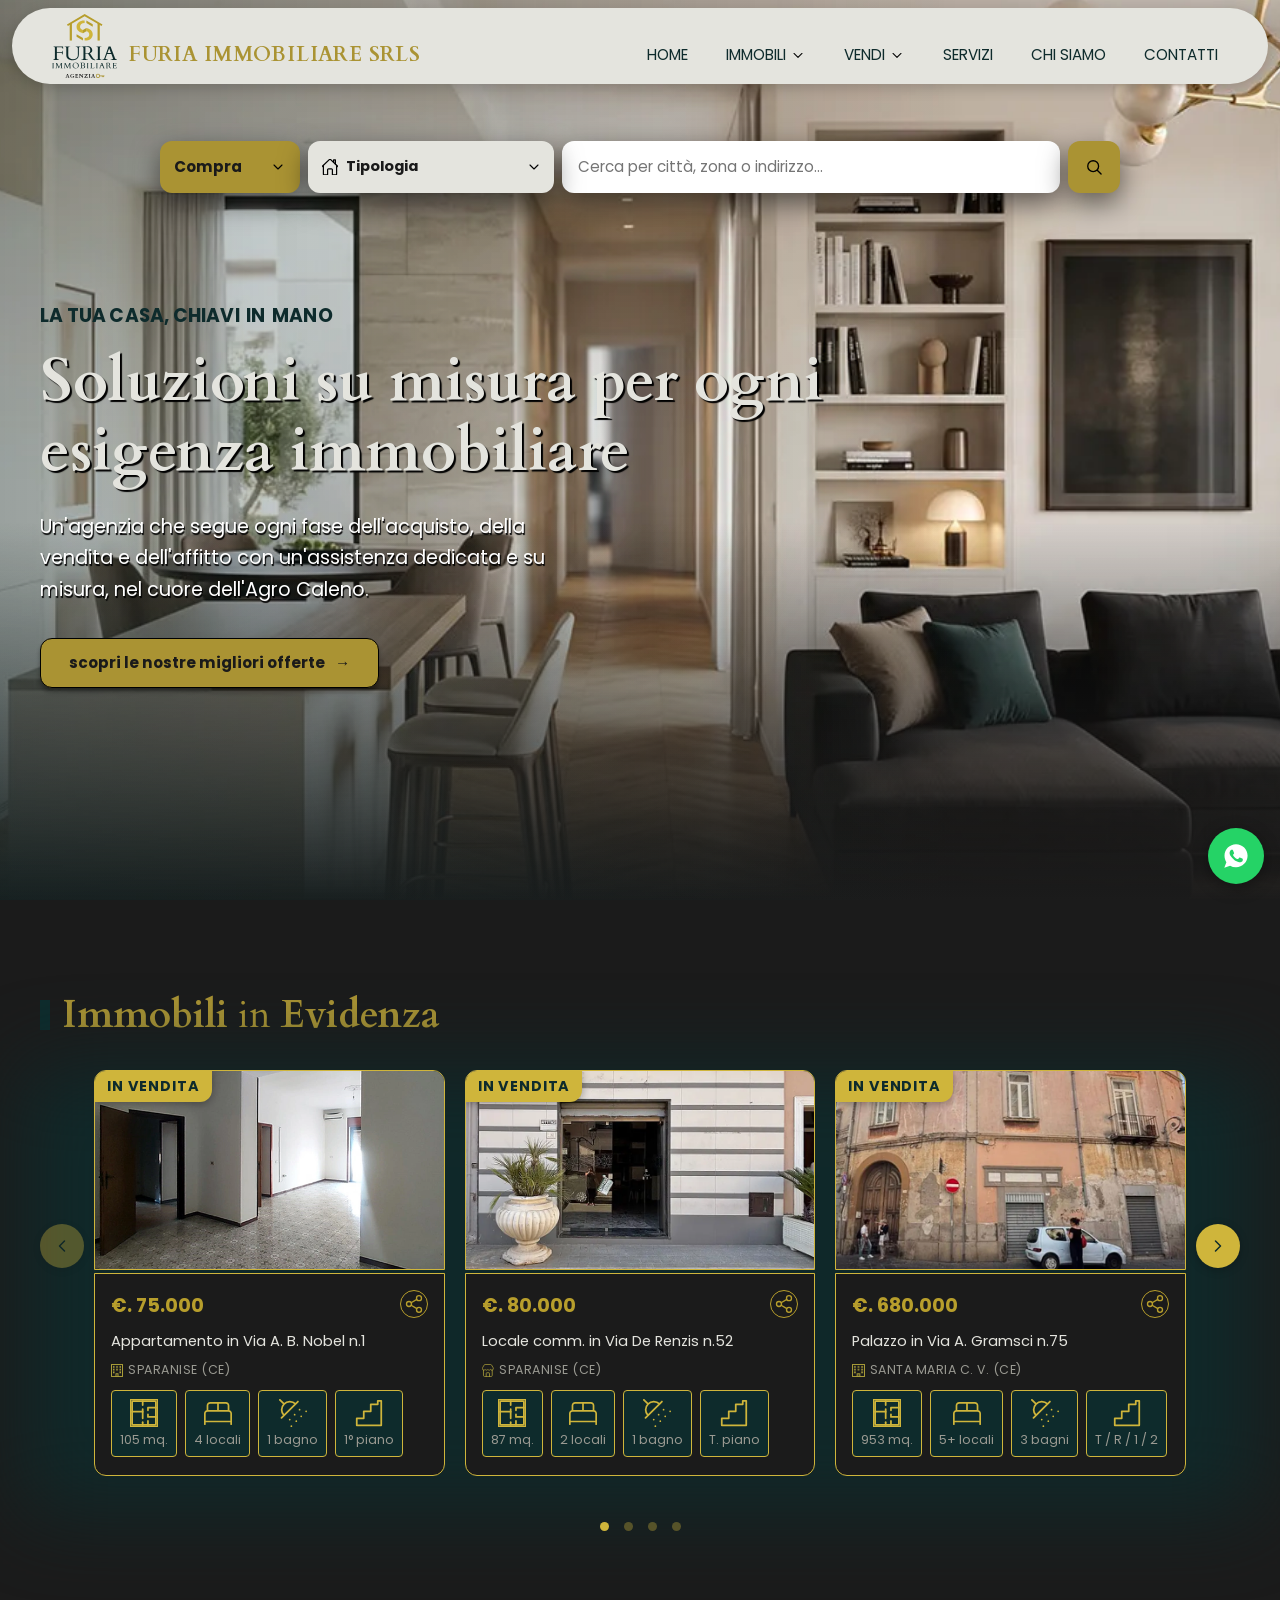
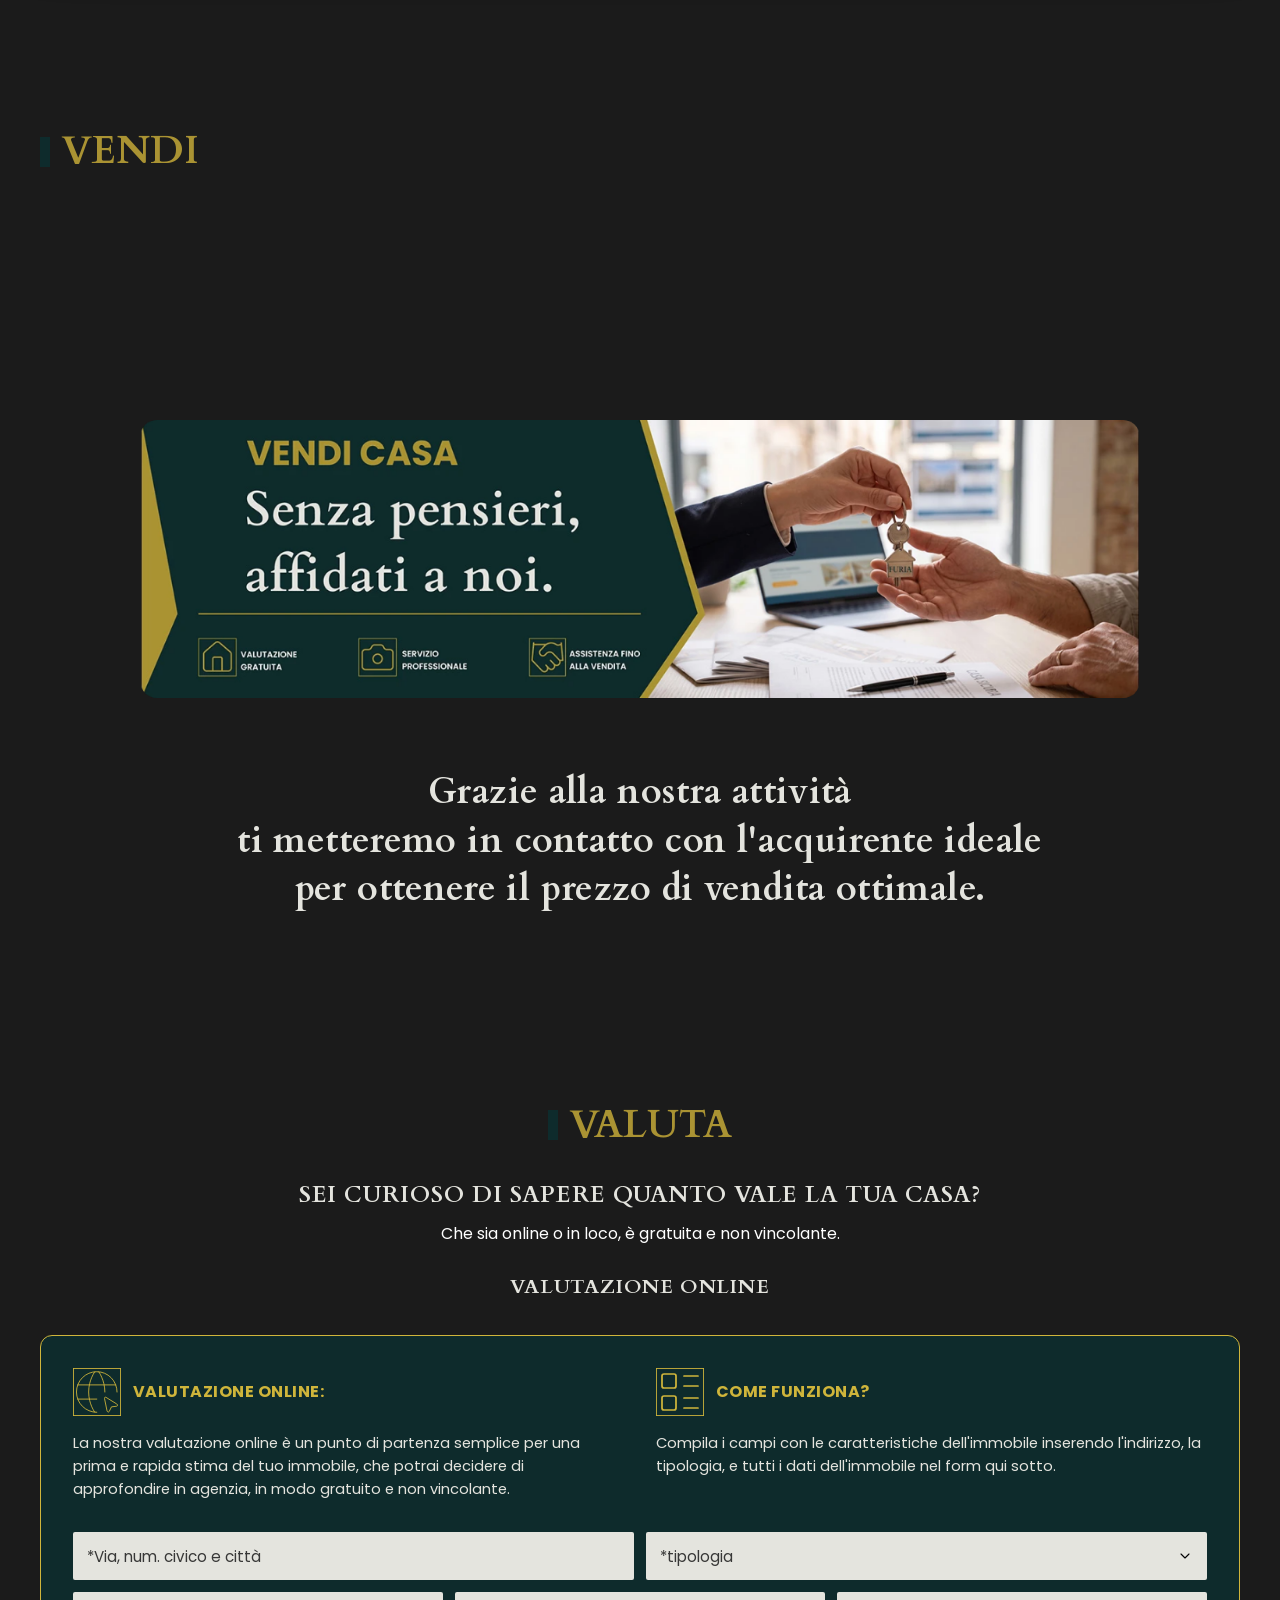
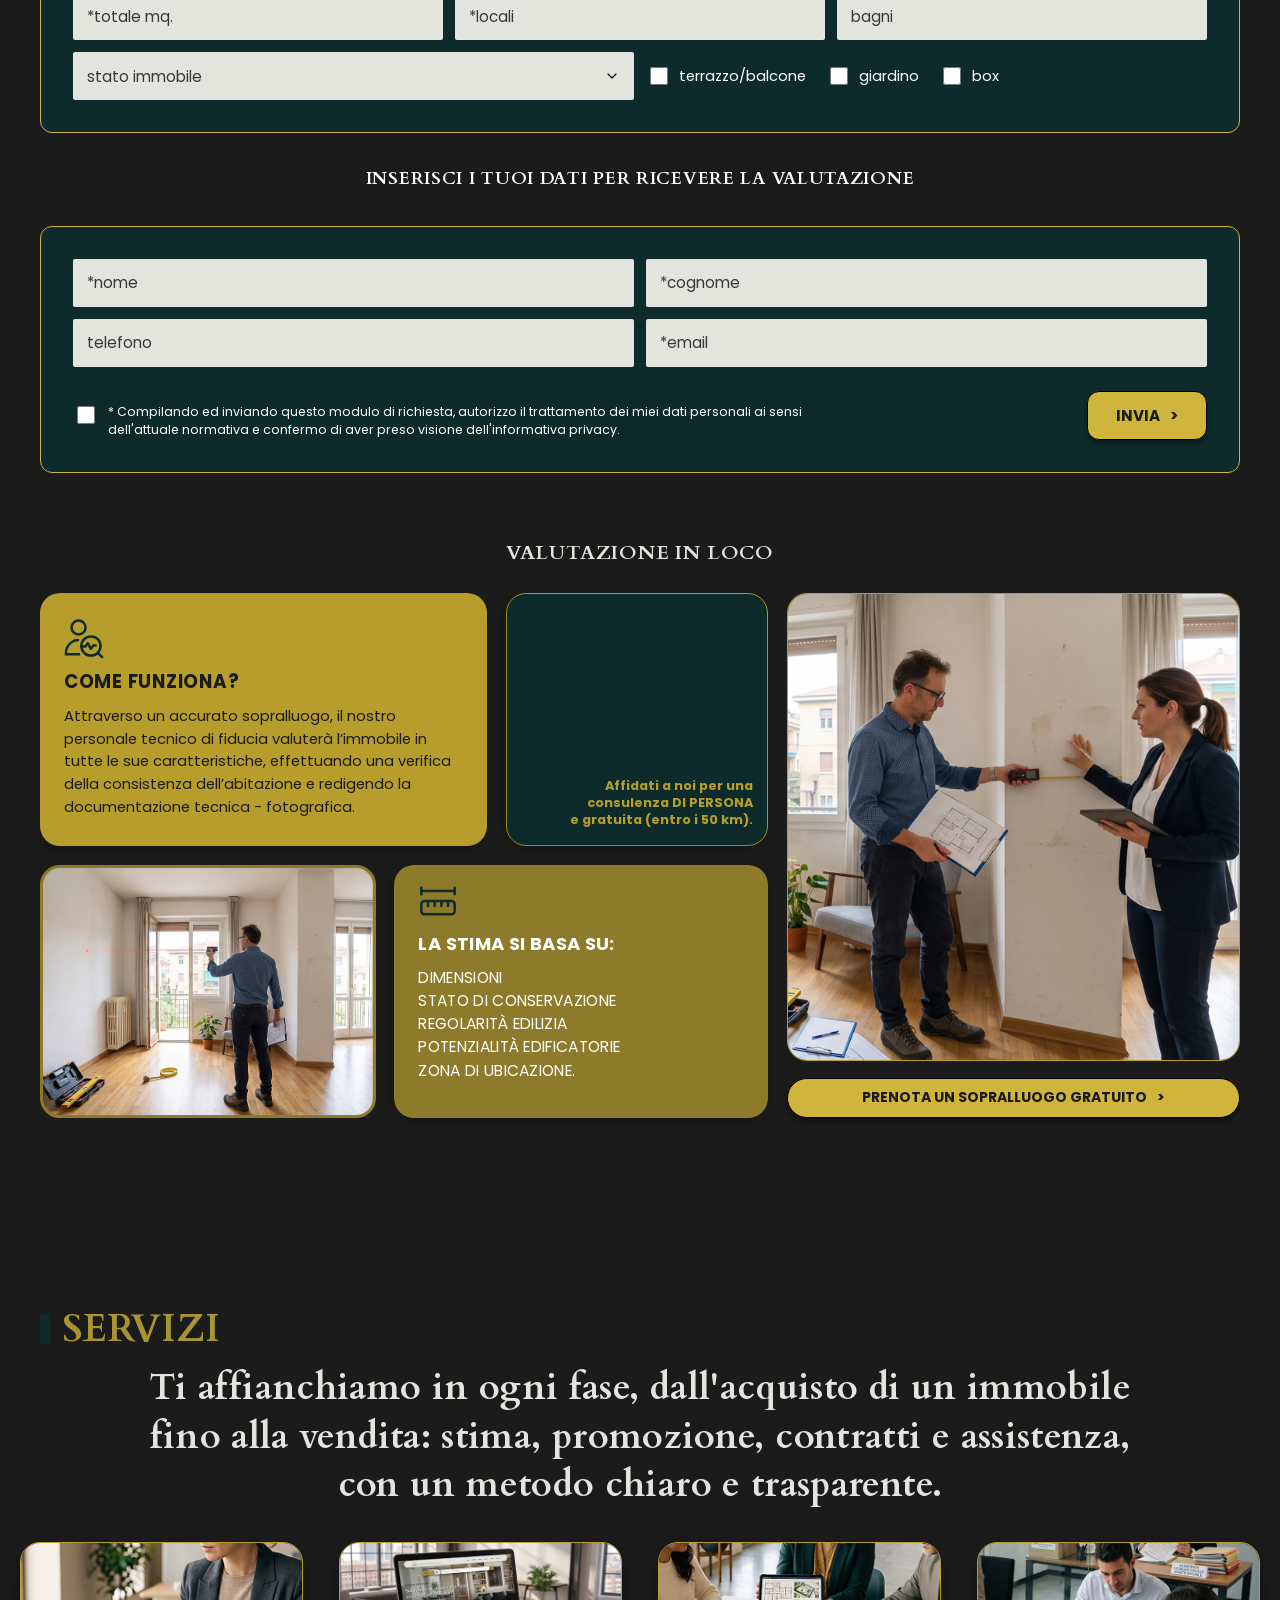
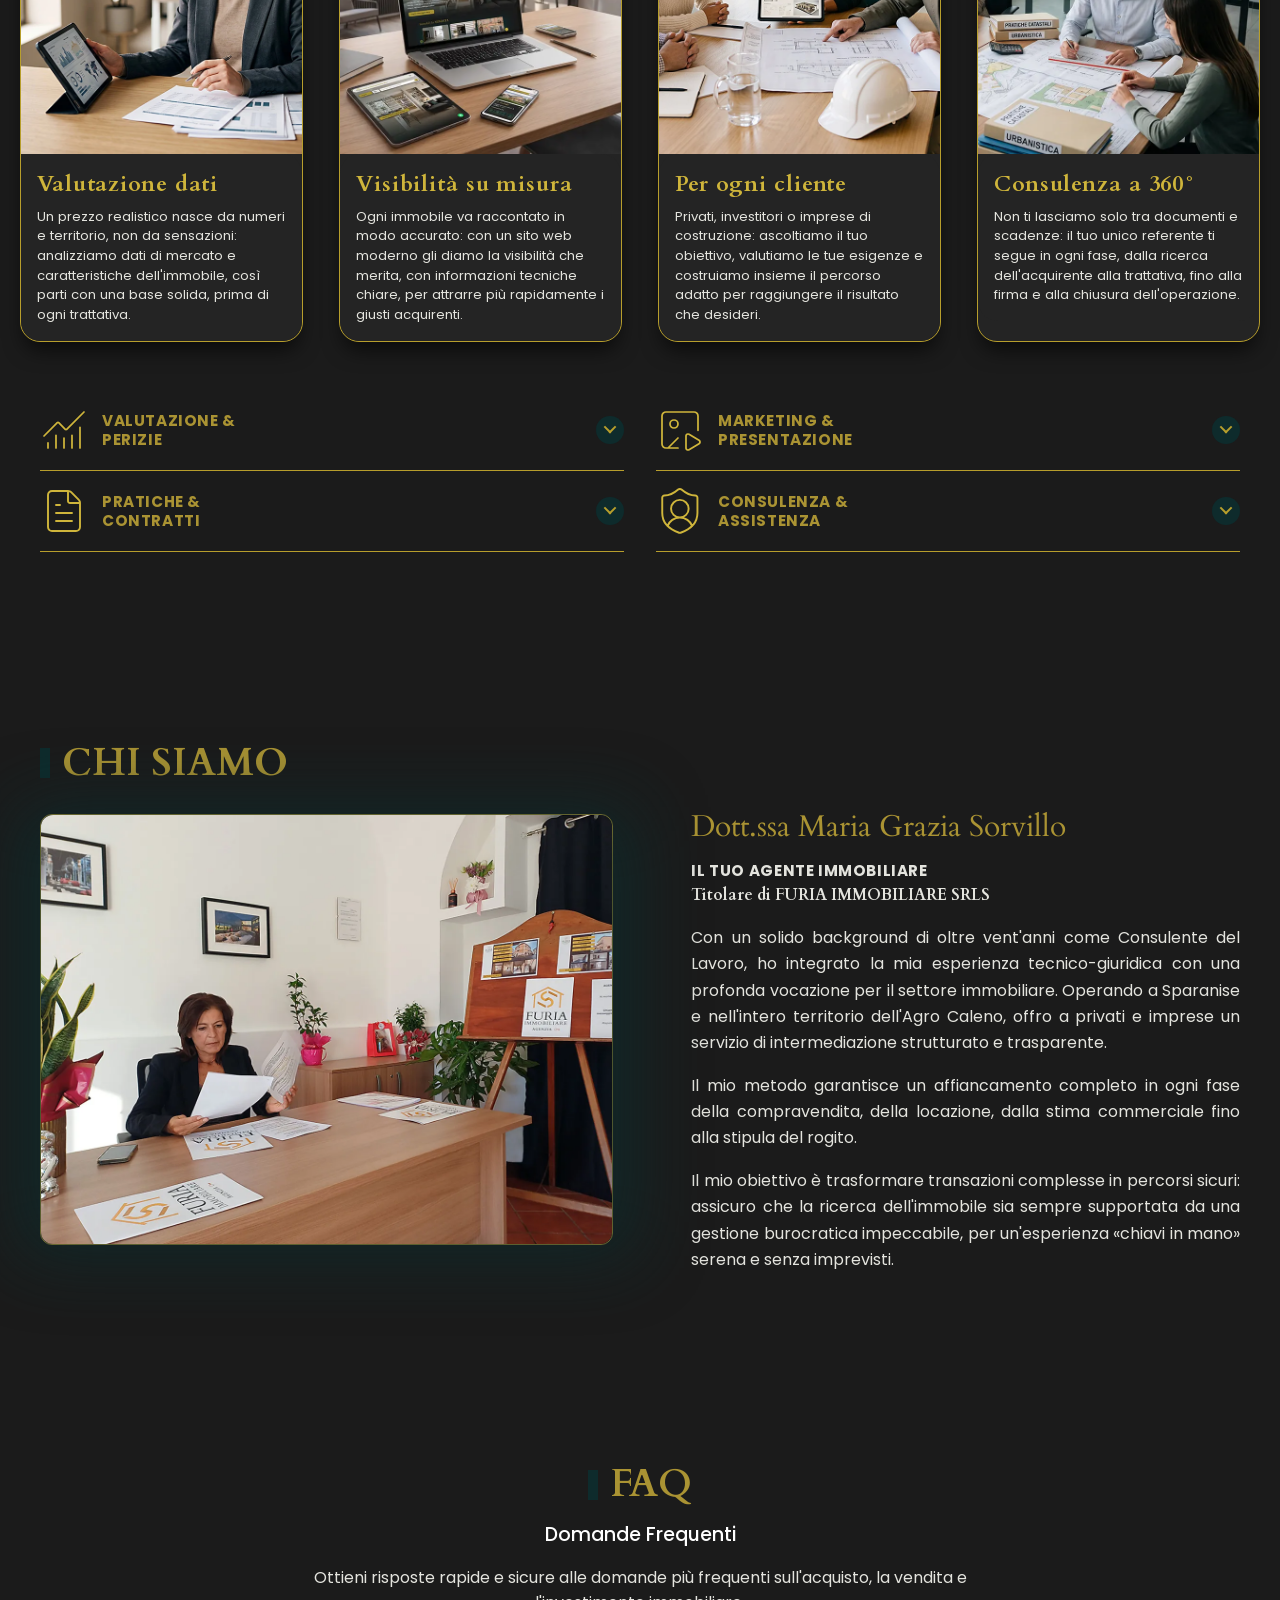
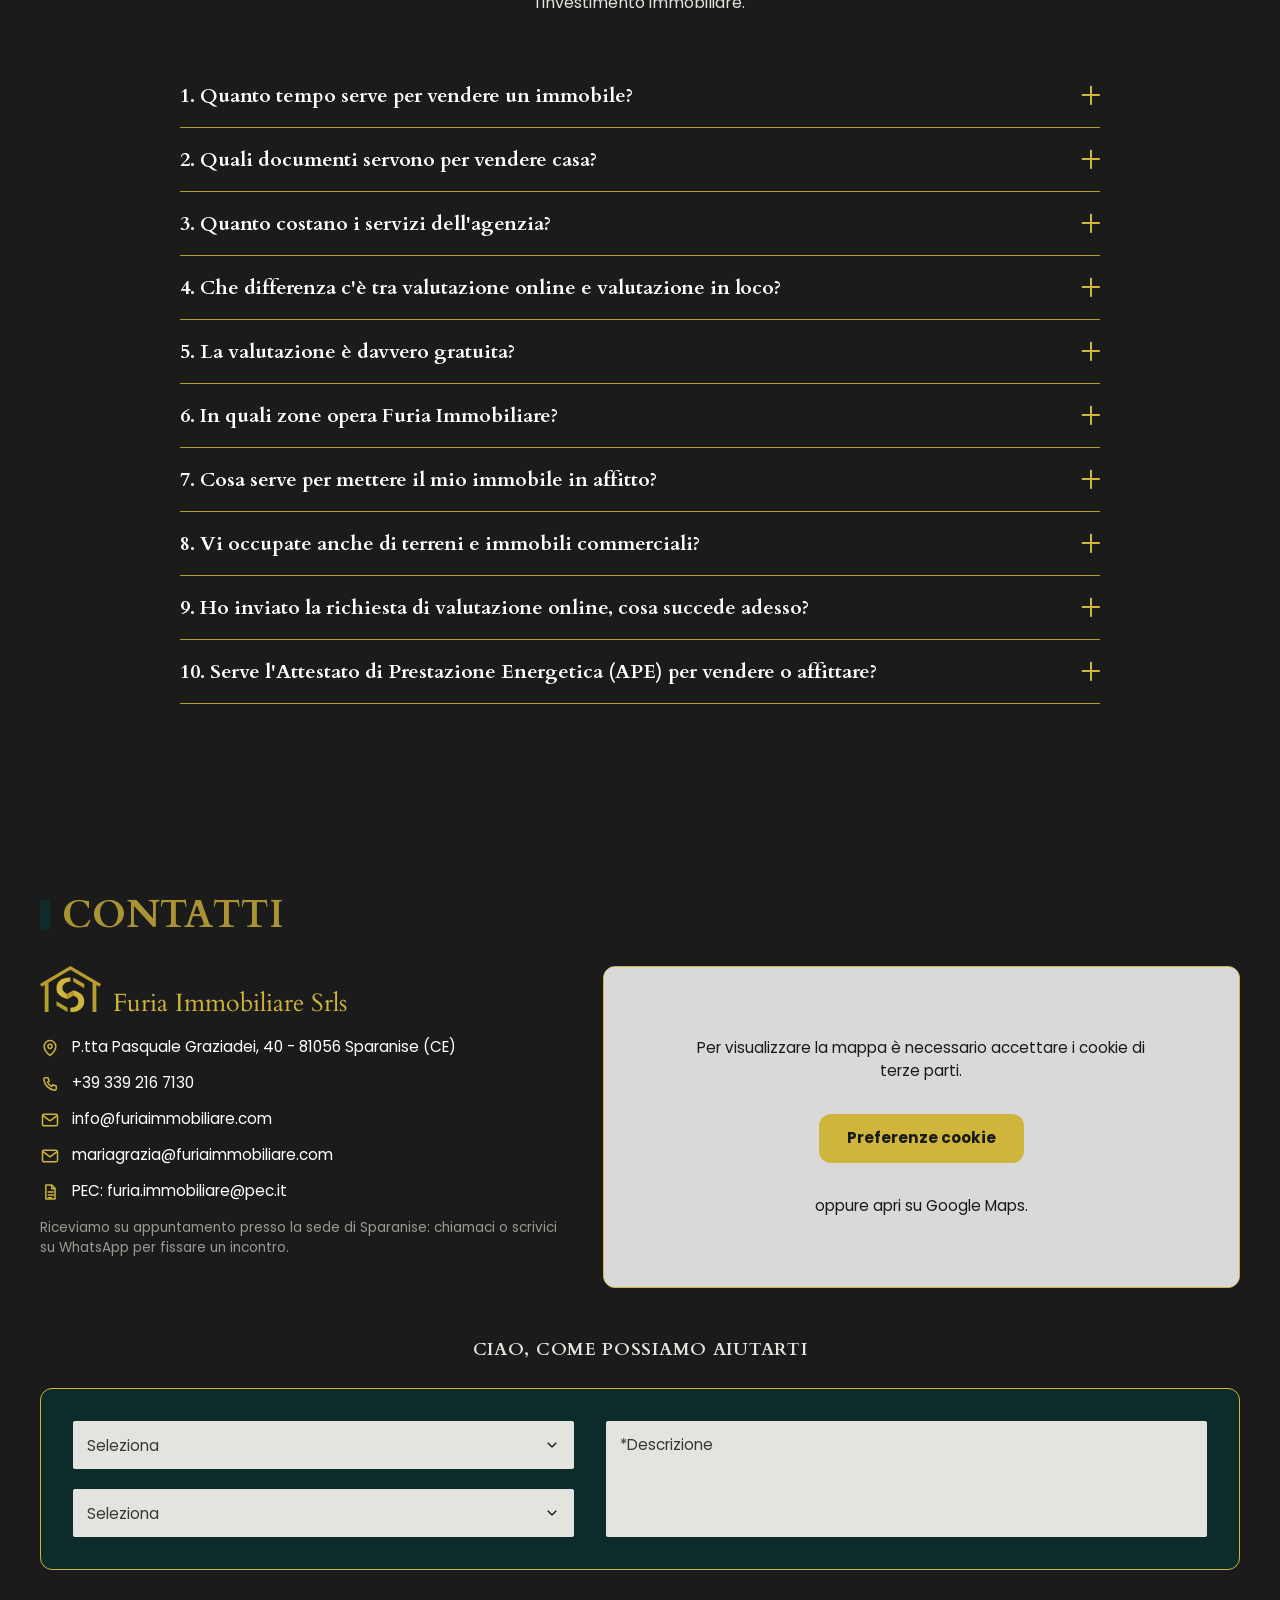
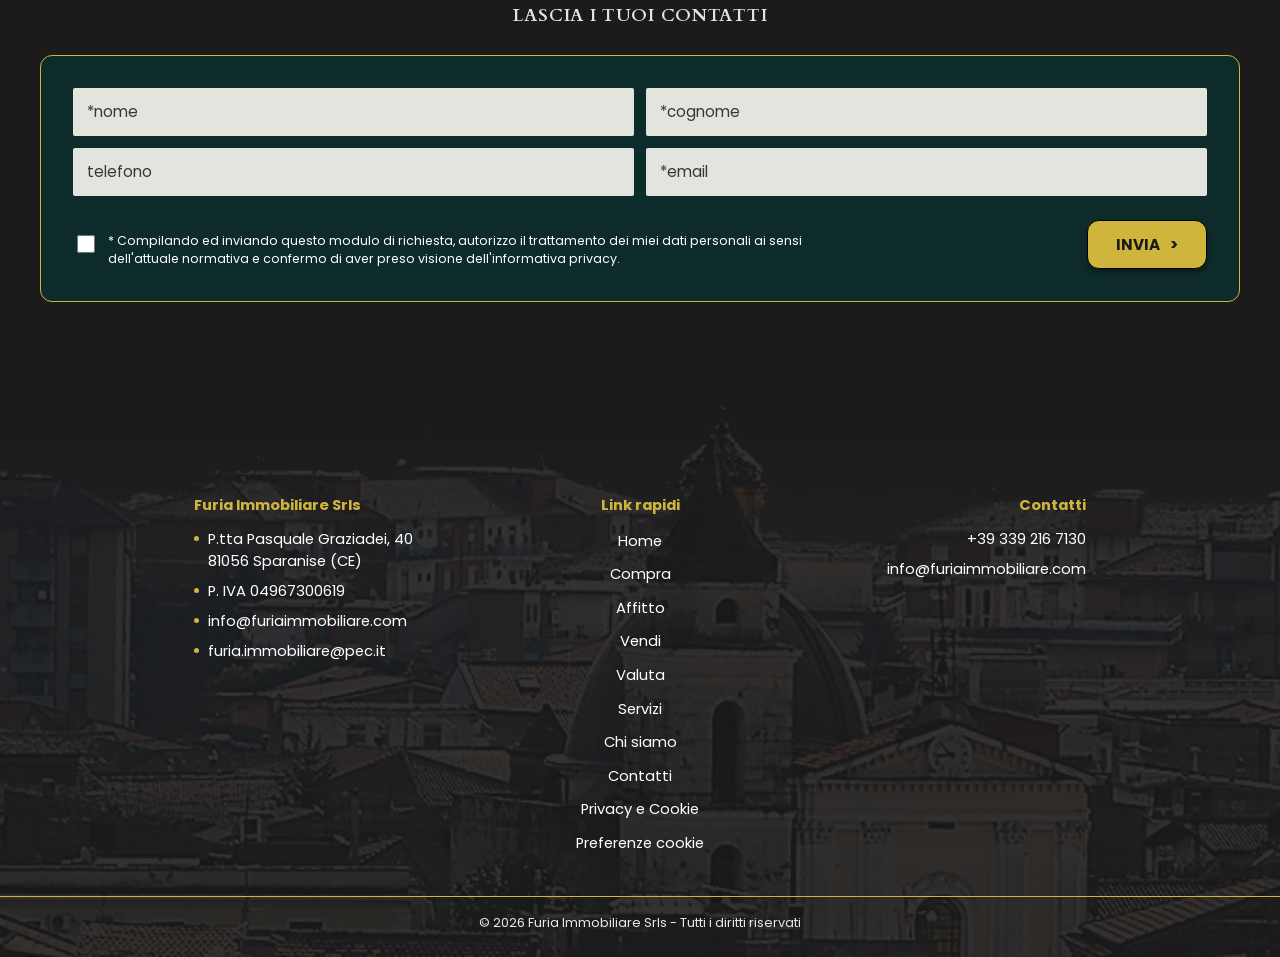
==== commit 144b26a1: "Prefazione Servizi, fill allo scroll e ritmi Valuta/Vendi su mobile e desktop - Servizi: testo centr" ====
--- a/index.html
+++ b/index.html
@@ -616,8 +616,9 @@
                 </h2>
 
                 <p class="servizi-prefazione">
-                    Ti affianchiamo in ogni fase, dall'acquisto di un immobile fino alla vendita:
-                    stima, promozione, contratti e assistenza, con un metodo chiaro e trasparente.
+                    <span class="servizi-prefazione-riga">Ti affianchiamo in ogni fase, dall'acquisto di un immobile</span>
+                    <span class="servizi-prefazione-riga">fino alla vendita: stima, promozione, contratti e assistenza,</span>
+                    <span class="servizi-prefazione-riga">con un metodo chiaro e trasparente.</span>
                 </p>
 
                 <div class="vendi-cards">
--- a/style.css
+++ b/style.css
@@ -4857,14 +4857,52 @@
 }
 
 /* Prefazione breve prima delle card overview */
+/* Come le frasi Vendi (intro + tagline): Cardo Bold, centrata, stessa misura */
 .servizi-prefazione {
+  width: 100%;
+  max-width: none;
   margin: calc(var(--spazio-3) * -1) 0 var(--spazio-5);
-  max-width: 40rem;
-  font-family: var(--font-corpo);
-  font-size: clamp(0.95rem, 1.6vw, 1.08rem);
-  font-weight: 400;
-  line-height: 1.55;
+  padding-inline: 0;
+  box-sizing: border-box;
+  font-family: var(--font-titoli);
+  font-size: clamp(1.35rem, 3.2vw, 2.25rem);
+  font-weight: 700;
+  line-height: 1.35;
+  letter-spacing: 0.01em;
+  text-align: center;
+  text-transform: none;
   color: var(--colore-testo);
+}
+
+/* Mobile / tablet / iPad: flusso continuo; 3 righe solo desktop mouse */
+.servizi-prefazione-riga {
+  display: inline;
+}
+
+@media (min-width: 1024px) and (hover: hover) and (pointer: fine) {
+  .servizi-prefazione-riga {
+    display: block;
+  }
+}
+
+/* Riempimento colore allo scroll (desktop + touch): tono spento → testo (--fill 0→1 via JS) */
+.servizi-prefazione.is-fill-scroll .servizi-prefazione-riga {
+  /* #252525: grigio più spento (prima #2e2e2e), ancora leggermente sopra lo sfondo #1B1B1B */
+  color: color-mix(
+    in srgb,
+    var(--colore-testo) calc(var(--fill, 0) * 100%),
+    #252525
+  );
+}
+
+.servizi-prefazione.is-fill-done .servizi-prefazione-riga {
+  color: var(--colore-testo);
+}
+
+@media (prefers-reduced-motion: reduce) {
+  .servizi-prefazione.is-fill-scroll .servizi-prefazione-riga {
+    color: var(--colore-testo);
+  }
 }
 
 /* Spazio tra le card overview e l'accordion dettaglio */
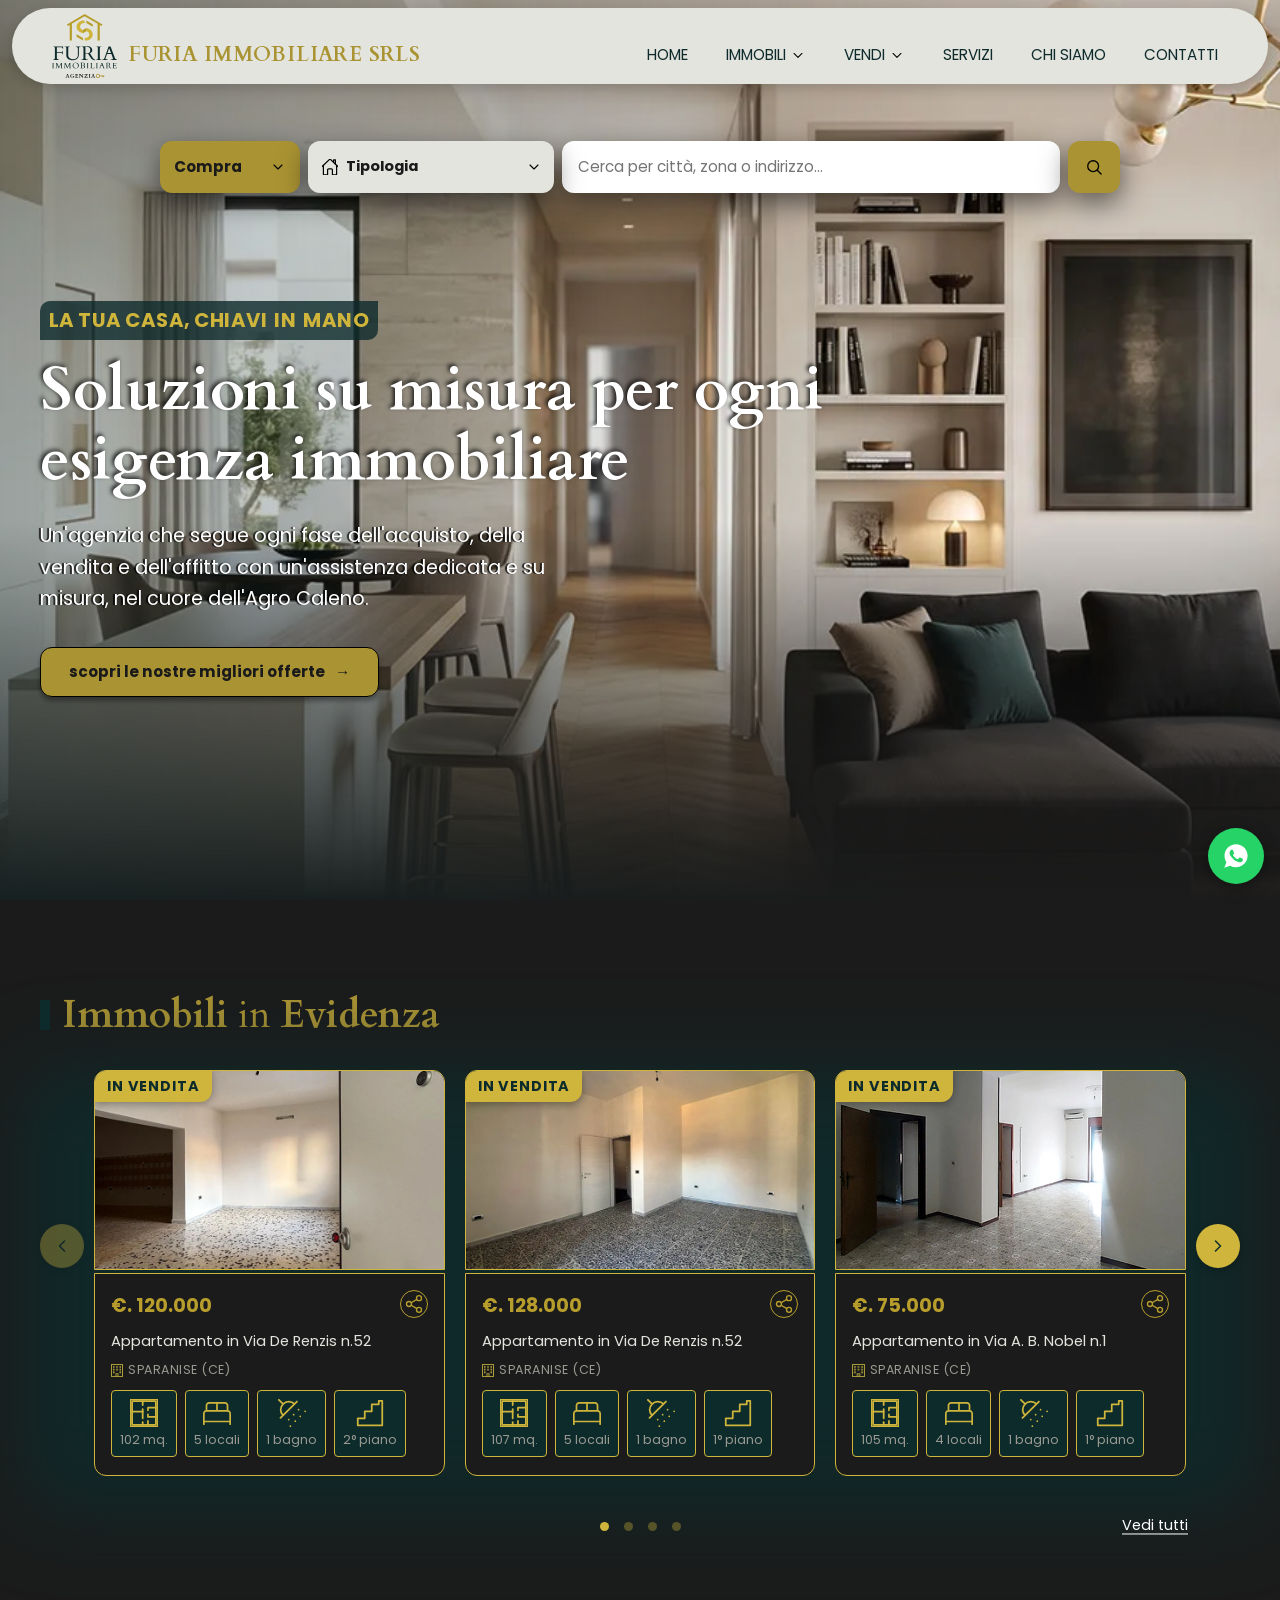
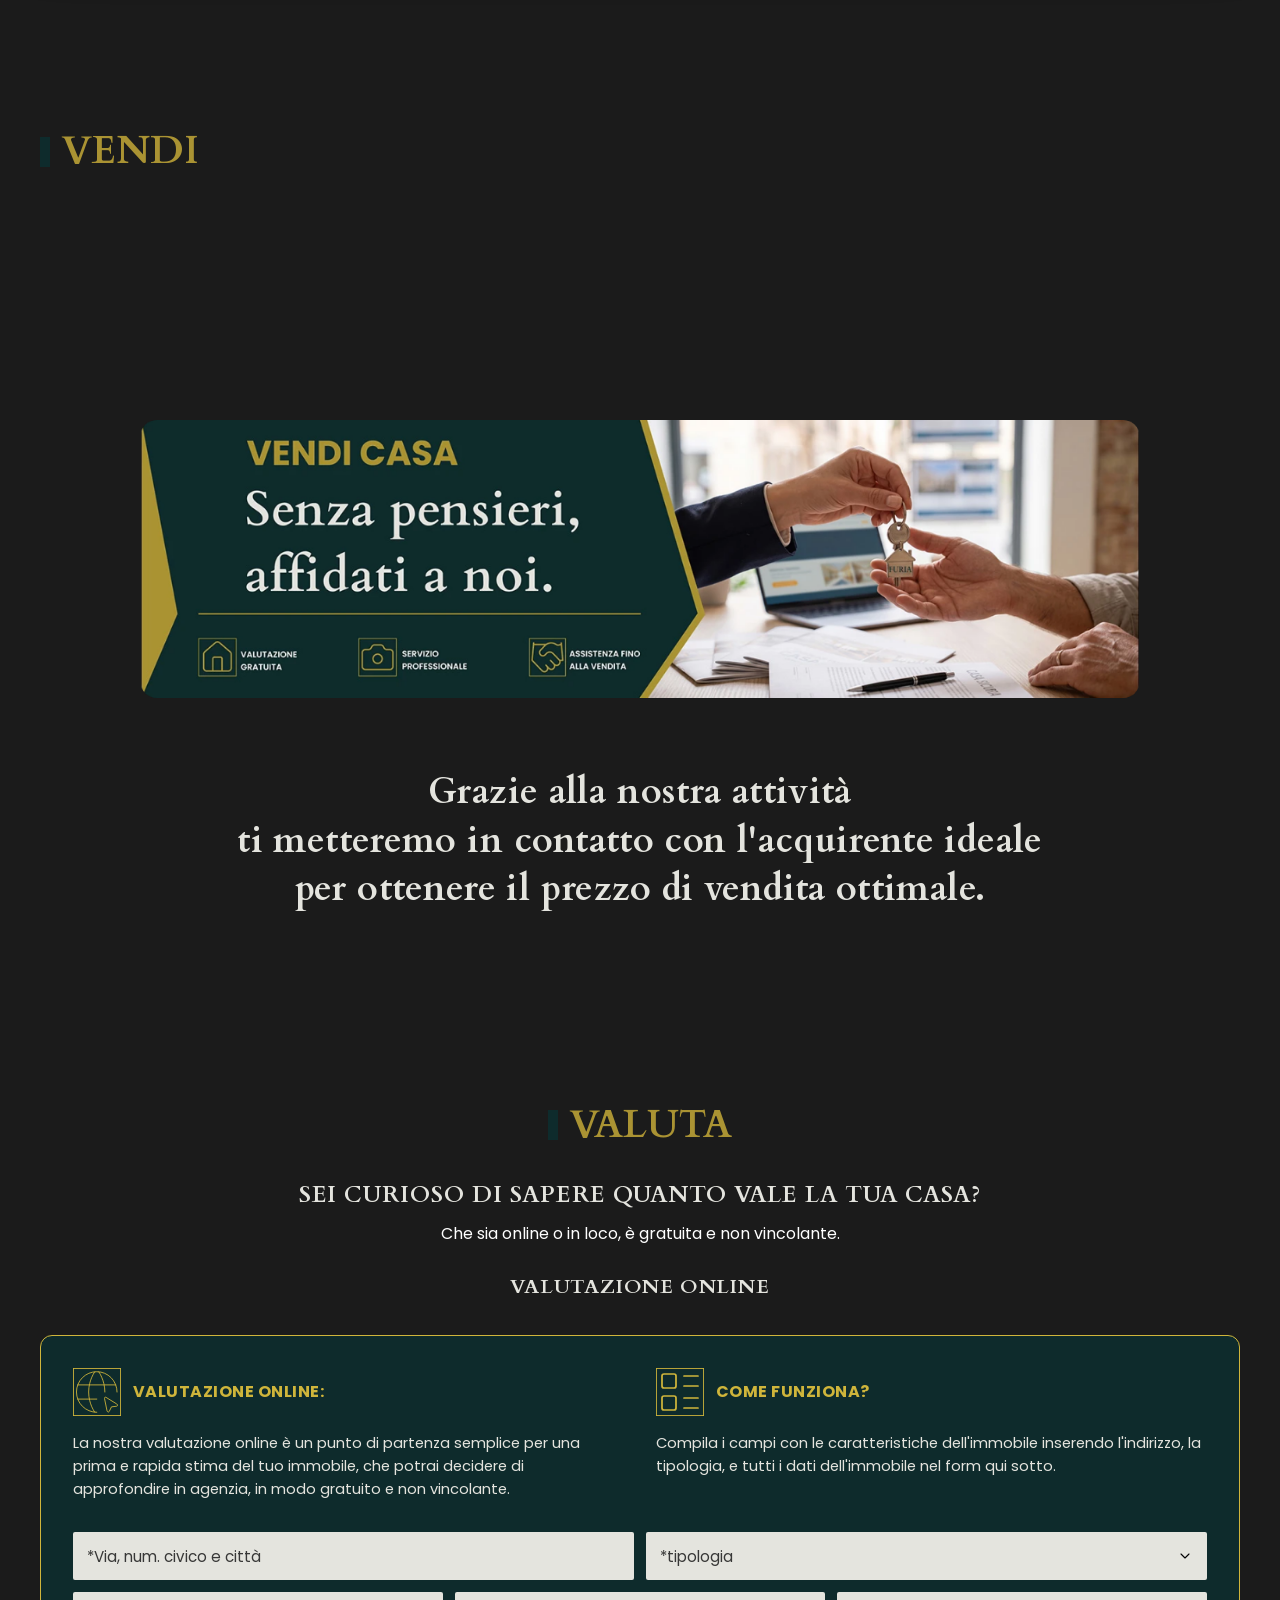
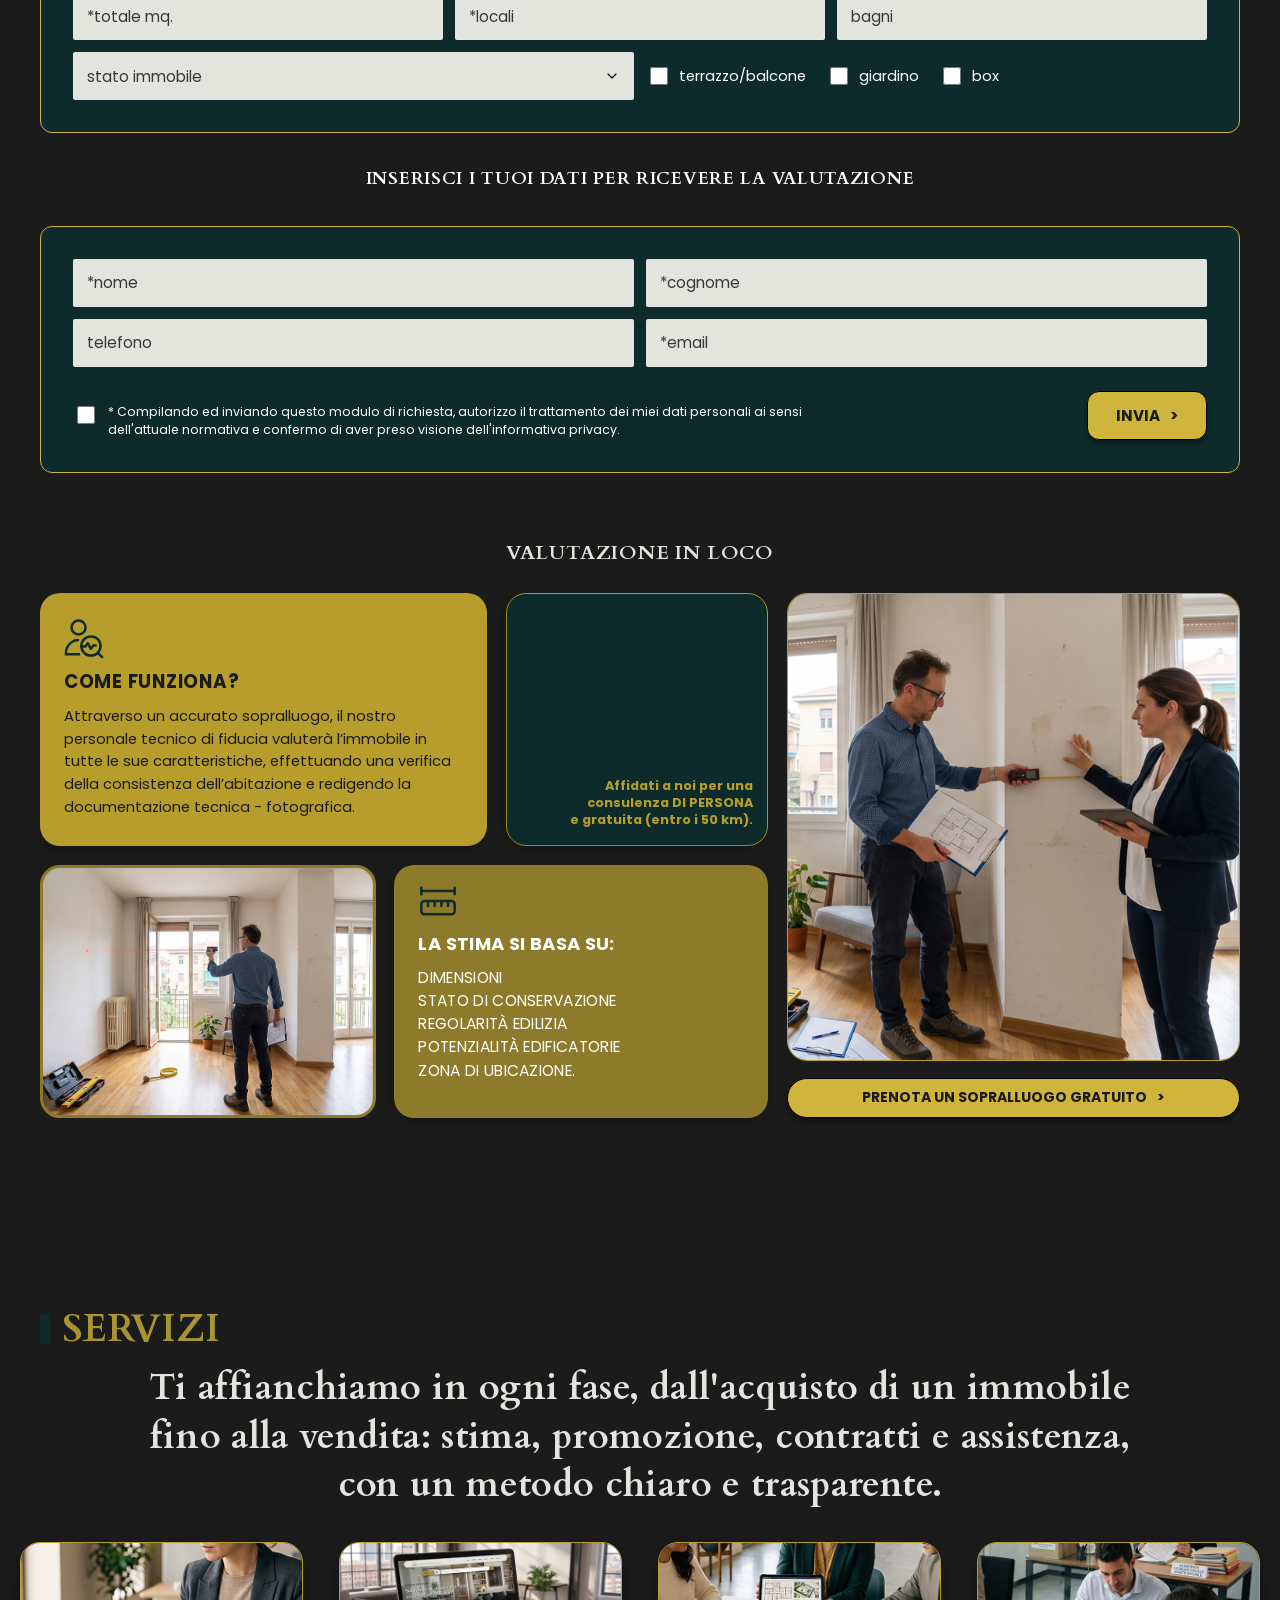
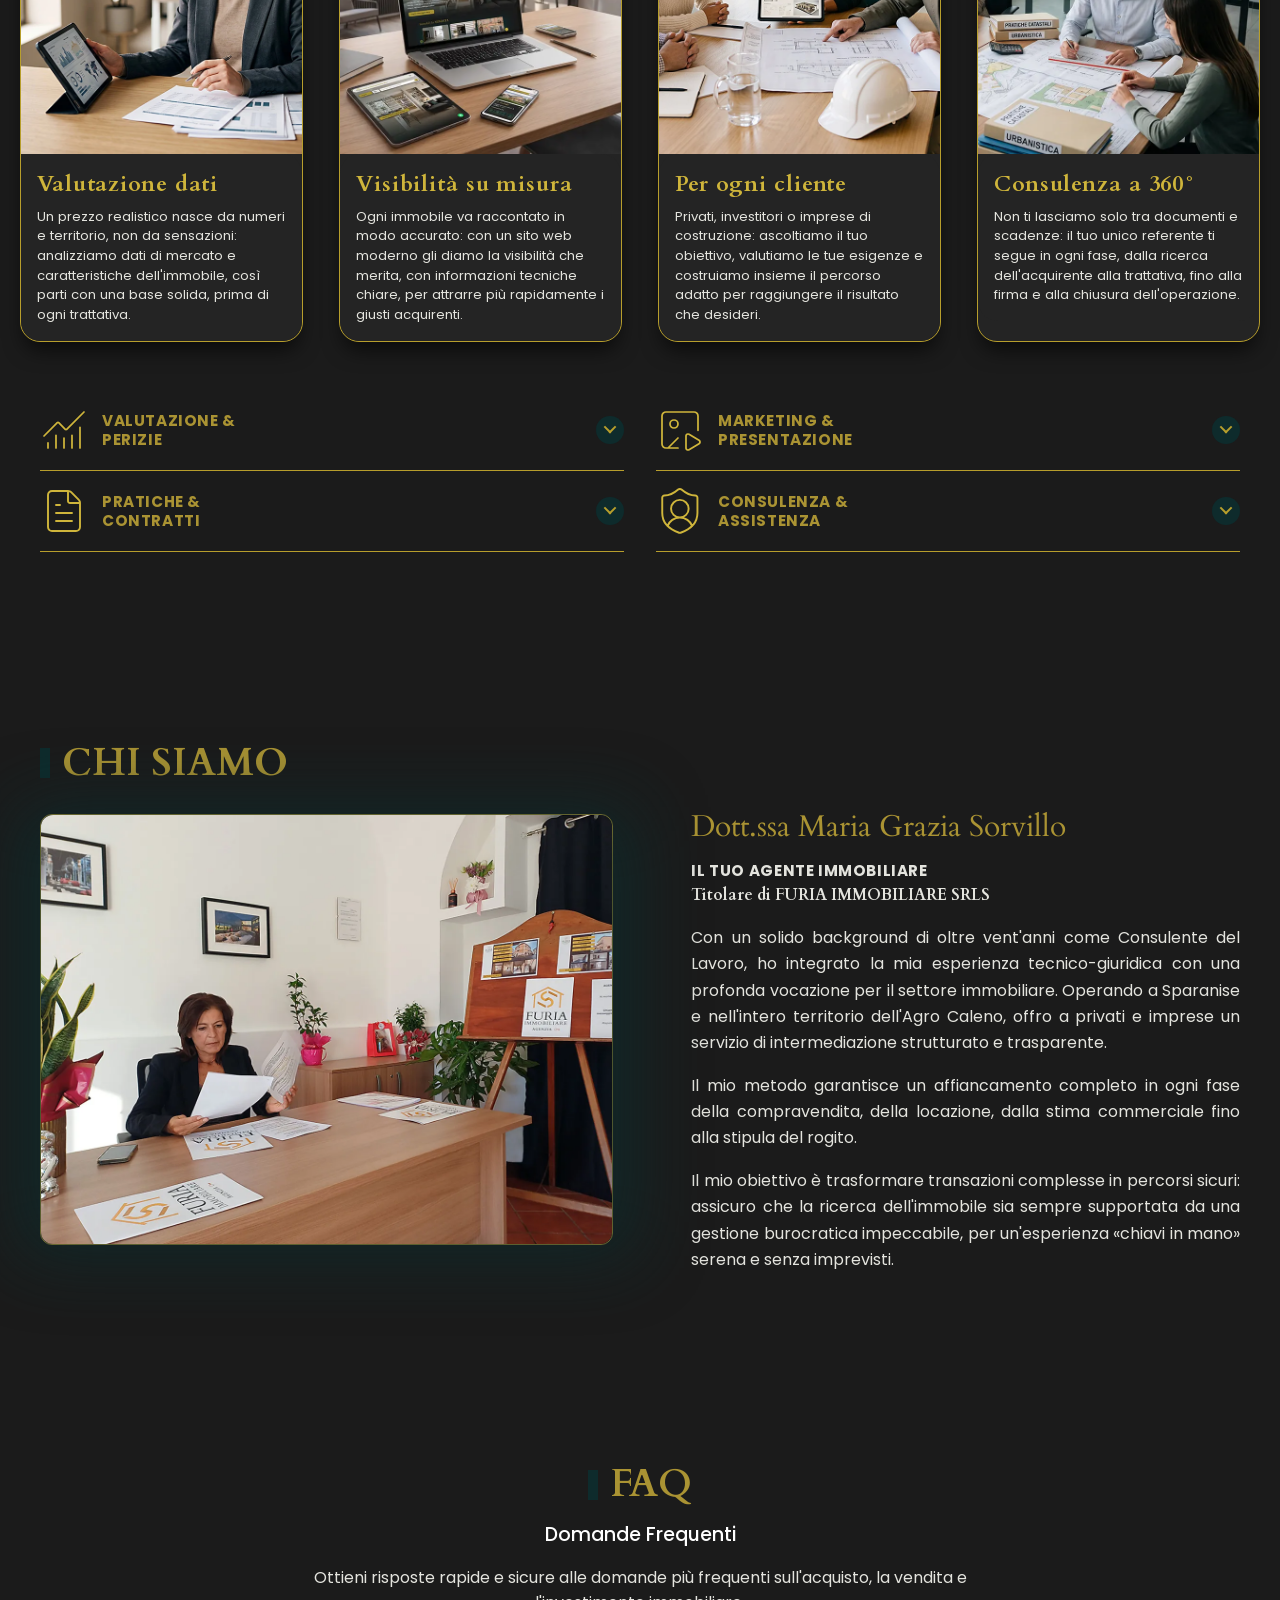
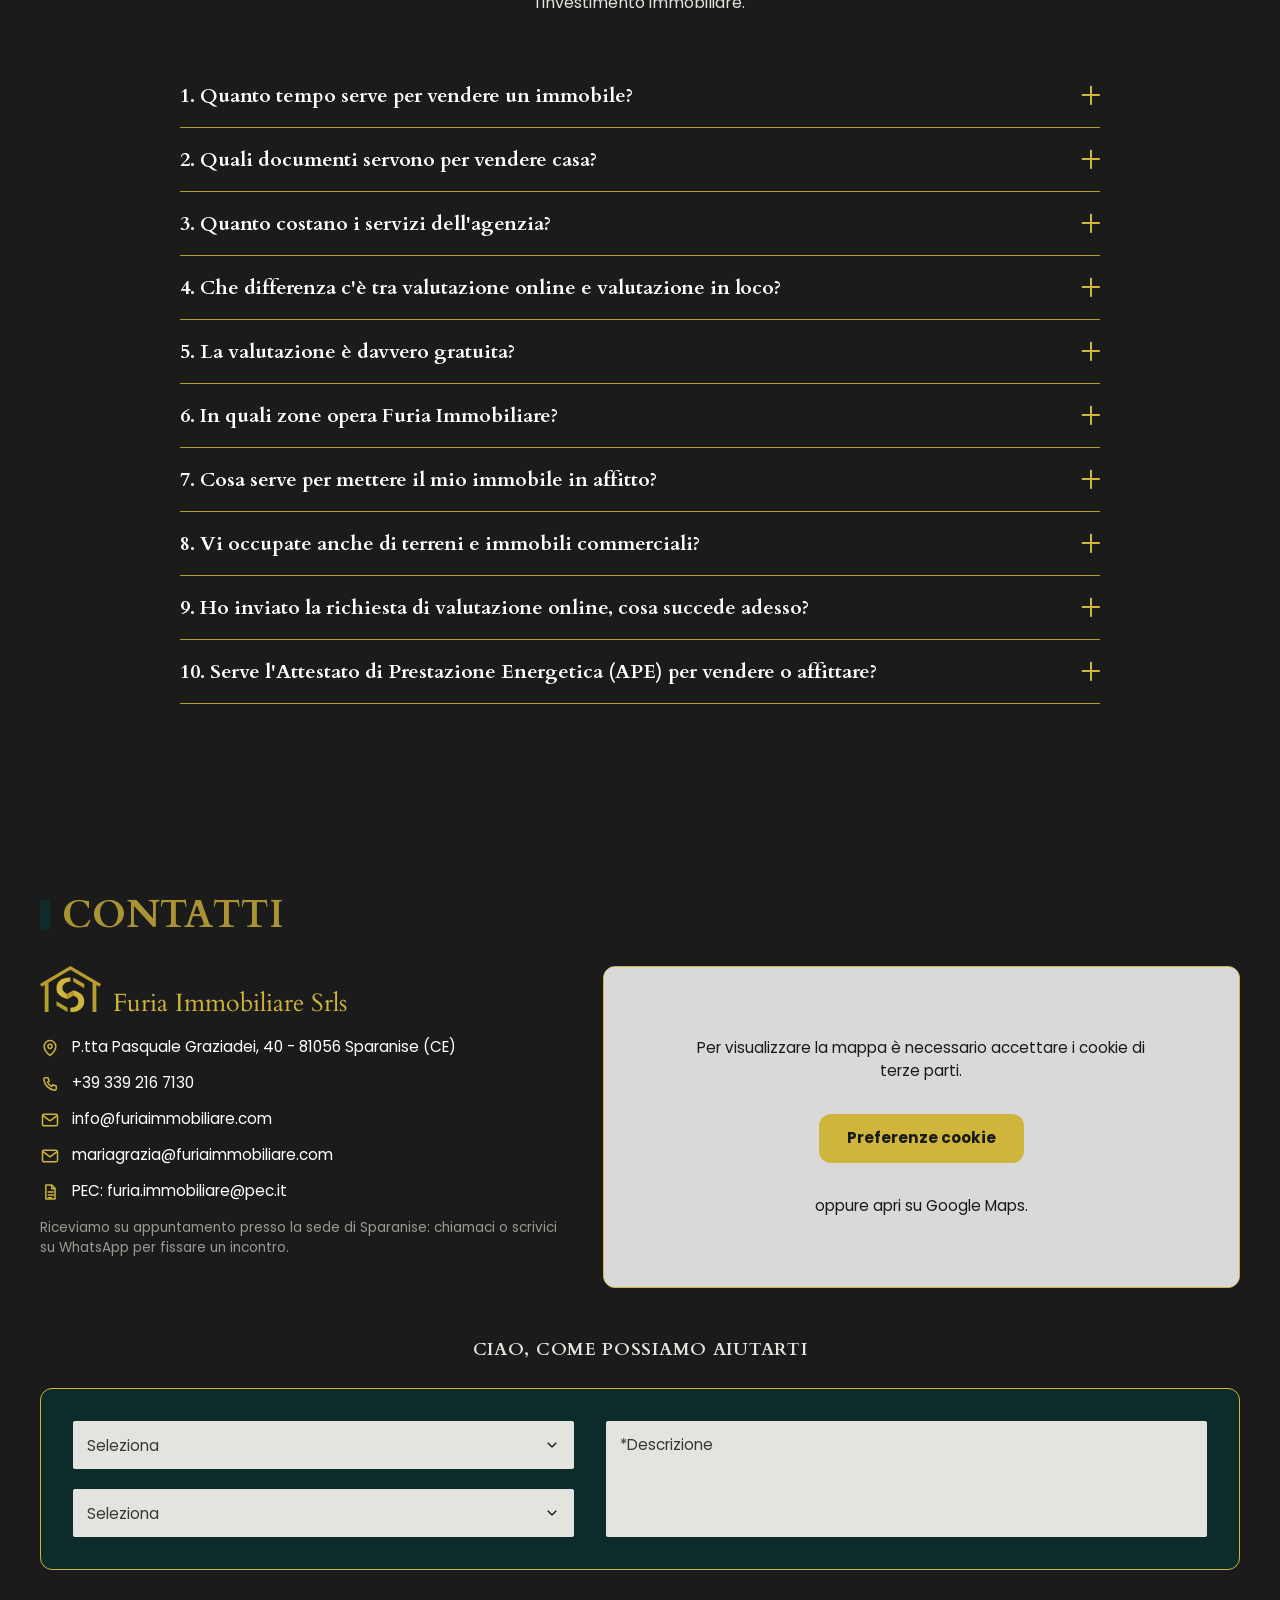
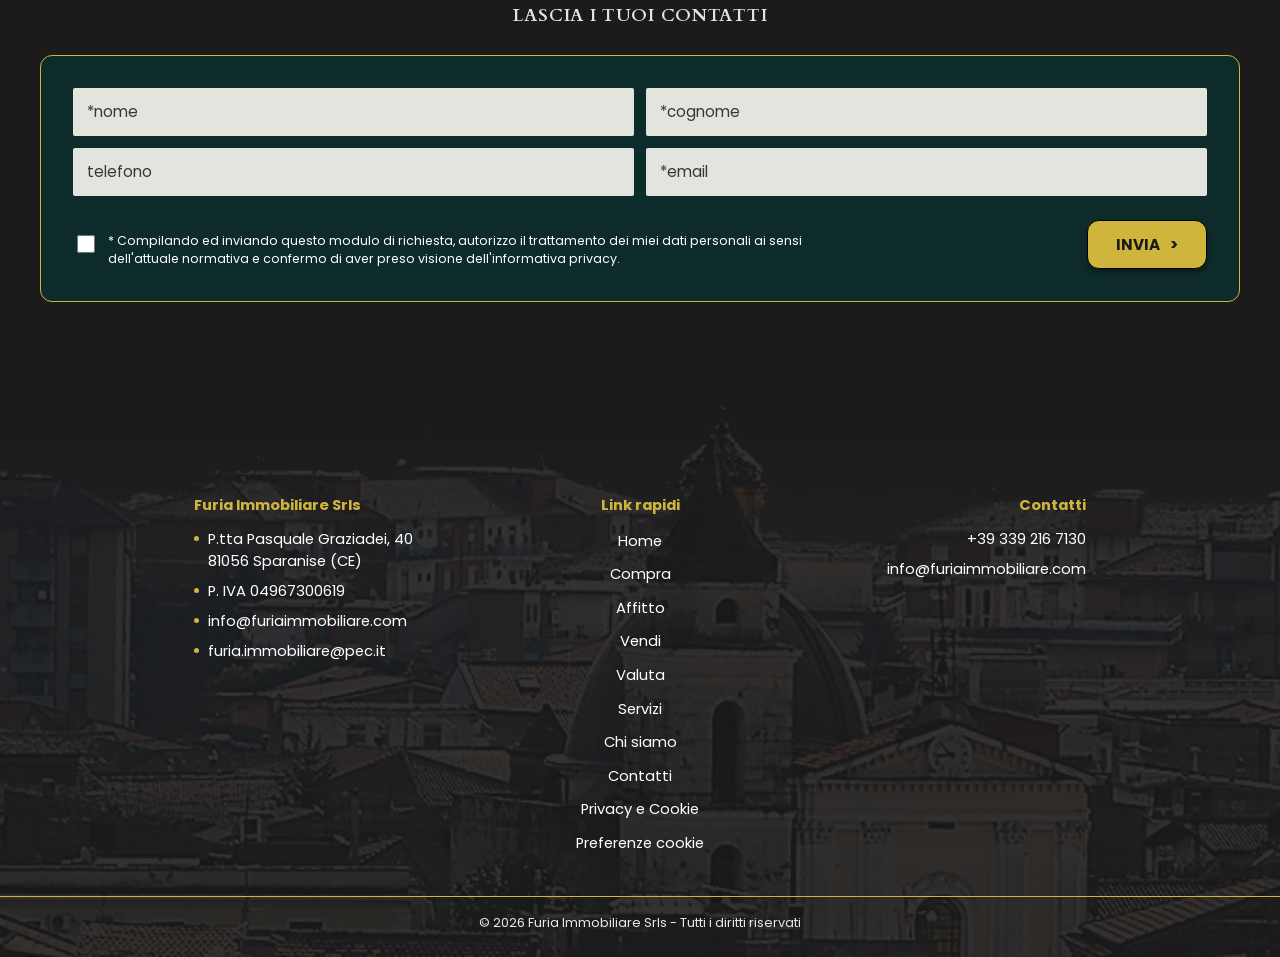
==== commit f952e12c: "Aggiunge appartamenti Di Maio 1° e 2° piano, Vedi tutti e Balcone in scheda. Nuovi annunci in eviden" ====
--- a/index.html
+++ b/index.html
@@ -77,13 +77,13 @@
     <!-- ===== NAVBAR ===== -->
     <header class="navbar" id="navbar">
         <div class="container navbar-inner">
-            <a href="index.html" class="navbar-brand" aria-label="Furia Immobiliare Srls — Home">
+            <a href="/" class="navbar-brand" aria-label="Furia Immobiliare Srls — Home">
                 <img src="assets/logo-furia.svg" alt="" class="navbar-logo" width="40" height="40">
                 <span class="navbar-wordmark">FURIA IMMOBILIARE SRLS</span>
             </a>
 
             <nav class="navbar-links" aria-label="Menu principale">
-                <a href="index.html" class="is-active">Home</a>
+                <a href="/" class="is-active">Home</a>
 
                 <div class="nav-dropdown">
                     <button type="button" class="nav-dropdown-toggle" id="navImmobiliToggle" aria-expanded="false"
@@ -129,7 +129,7 @@
     <!-- Drawer mobile (stessa struttura della navbar desktop) -->
     <div class="drawer-overlay" id="drawerOverlay" hidden></div>
     <nav class="mobile-drawer" id="mobileDrawer" aria-label="Menu mobile" hidden>
-        <a href="index.html" class="is-active">Home</a>
+        <a href="/" class="is-active">Home</a>
 
         <div class="mobile-drawer-group">
             <button type="button" class="mobile-drawer-toggle" id="drawerImmobiliToggle" aria-expanded="false"
@@ -327,6 +327,7 @@
 
                     <div class="carousel-footer">
                         <div class="carousel-dots" id="carouselVenditaDots" aria-label="Paginazione carosello"></div>
+                        <a href="vendita.html" class="carousel-vedi-tutti">Vedi tutti</a>
                     </div>
                 </div>
             </div>
@@ -1193,14 +1194,14 @@
             <div class="footer-col footer-col--link">
                 <p class="footer-titolo">Link rapidi</p>
                 <ul class="footer-link">
-                    <li><a href="index.html">Home</a></li>
+                    <li><a href="/">Home</a></li>
                     <li><a href="vendita.html">Compra</a></li>
                     <li><a href="affitto.html">Affitto</a></li>
-                    <li><a href="index.html#vendi">Vendi</a></li>
-                    <li><a href="index.html#valuta">Valuta</a></li>
-                    <li><a href="index.html#servizi">Servizi</a></li>
-                    <li><a href="index.html#chi-siamo">Chi siamo</a></li>
-                    <li><a href="index.html#contatti">Contatti</a></li>
+                    <li><a href="/#vendi">Vendi</a></li>
+                    <li><a href="/#valuta">Valuta</a></li>
+                    <li><a href="/#servizi">Servizi</a></li>
+                    <li><a href="/#chi-siamo">Chi siamo</a></li>
+                    <li><a href="/#contatti">Contatti</a></li>
                     <li><a href="privacy.html">Privacy e Cookie</a></li>
                     <li><a href="#" class="iubenda-cs-preferences-link">Preferenze cookie</a></li>
                 </ul>
--- a/style.css
+++ b/style.css
@@ -1211,8 +1211,9 @@
 
 .hero-title {
   margin: 0 0 var(--spazio-4);
-  color: #E4E4DE;
-  text-shadow: 2px 2px 1px #000;
+  color: #ffffff;
+  /* Ombra: nero, angolo -145°, distanza 3px, blur 4px, opacity 80% */
+  text-shadow: -2.46px -1.72px 4px rgba(0, 0, 0, 0.8);
 }
 
 /* Due span in HTML; nowrap solo da desktop per evitare overflow */
@@ -1221,12 +1222,18 @@
 }
 
 .hero-payoff {
+  display: inline-block;
   margin: 0 0 var(--spazio-3);
-  color: var(--colore-secondario);
+  padding: 0.2em 0.45em;
+  color: var(--colore-primario);
+  background: color-mix(in srgb, var(--colore-secondario) 80%, transparent);
+  /* Solo angoli alto-sx e basso-dx */
+  border-radius: 10px 0 10px 0;
   font-family: var(--font-corpo);
-  font-size: calc(1.05rem + 2px);
+  font-size: calc(1.05rem + 3px);
   font-weight: 700;
-  letter-spacing: 0.01em;
+  /* Tracking 25 (Photoshop) = 0.025em */
+  letter-spacing: 0.025em;
   word-spacing: -0.05em;
   text-transform: uppercase;
   text-shadow: none;
@@ -1242,7 +1249,8 @@
   font-size: 1.2rem;
   line-height: 1.65;
   max-width: 540px;
-  text-shadow: 1px 2px 1px #000;
+  /* Ombra: nero, angolo 180° (sx), distanza 2px, blur 1px, opacity 80% */
+  text-shadow: -2px 0 1px rgba(0, 0, 0, 0.8);
 }
 
 /* Mobile / tablet / iPad: fade-right lento e fluido — no desktop mouse */
@@ -1358,6 +1366,19 @@
     gap: 6px;
     max-width: 100%;
     width: fit-content;
+  }
+}
+
+/* Mobile portrait: payoff sempre su un solo rigo (stretto → largo) */
+@media (max-width: 767px) and (orientation: portrait) {
+  .hero-payoff {
+    white-space: nowrap;
+    max-width: 100%;
+    box-sizing: border-box;
+    /* Scala il font sui viewport stretti così non va a capo */
+    font-size: clamp(0.68rem, 2.8vw + 0.35rem, calc(1.05rem + 3px));
+    padding-left: clamp(0.25em, 1.5vw, 0.45em);
+    padding-right: clamp(0.25em, 1.5vw, 0.45em);
   }
 }
 
@@ -6503,7 +6524,7 @@
   background: var(--colore-secondario);
 }
 
-/* Box unità in evidenza (es. terreno Francolise) */
+/* Box unità in evidenza (es. terreno) */
 .immobile-unita-box--evidenza {
   border: 2px solid var(--colore-primario);
   background: var(--colore-secondario);
